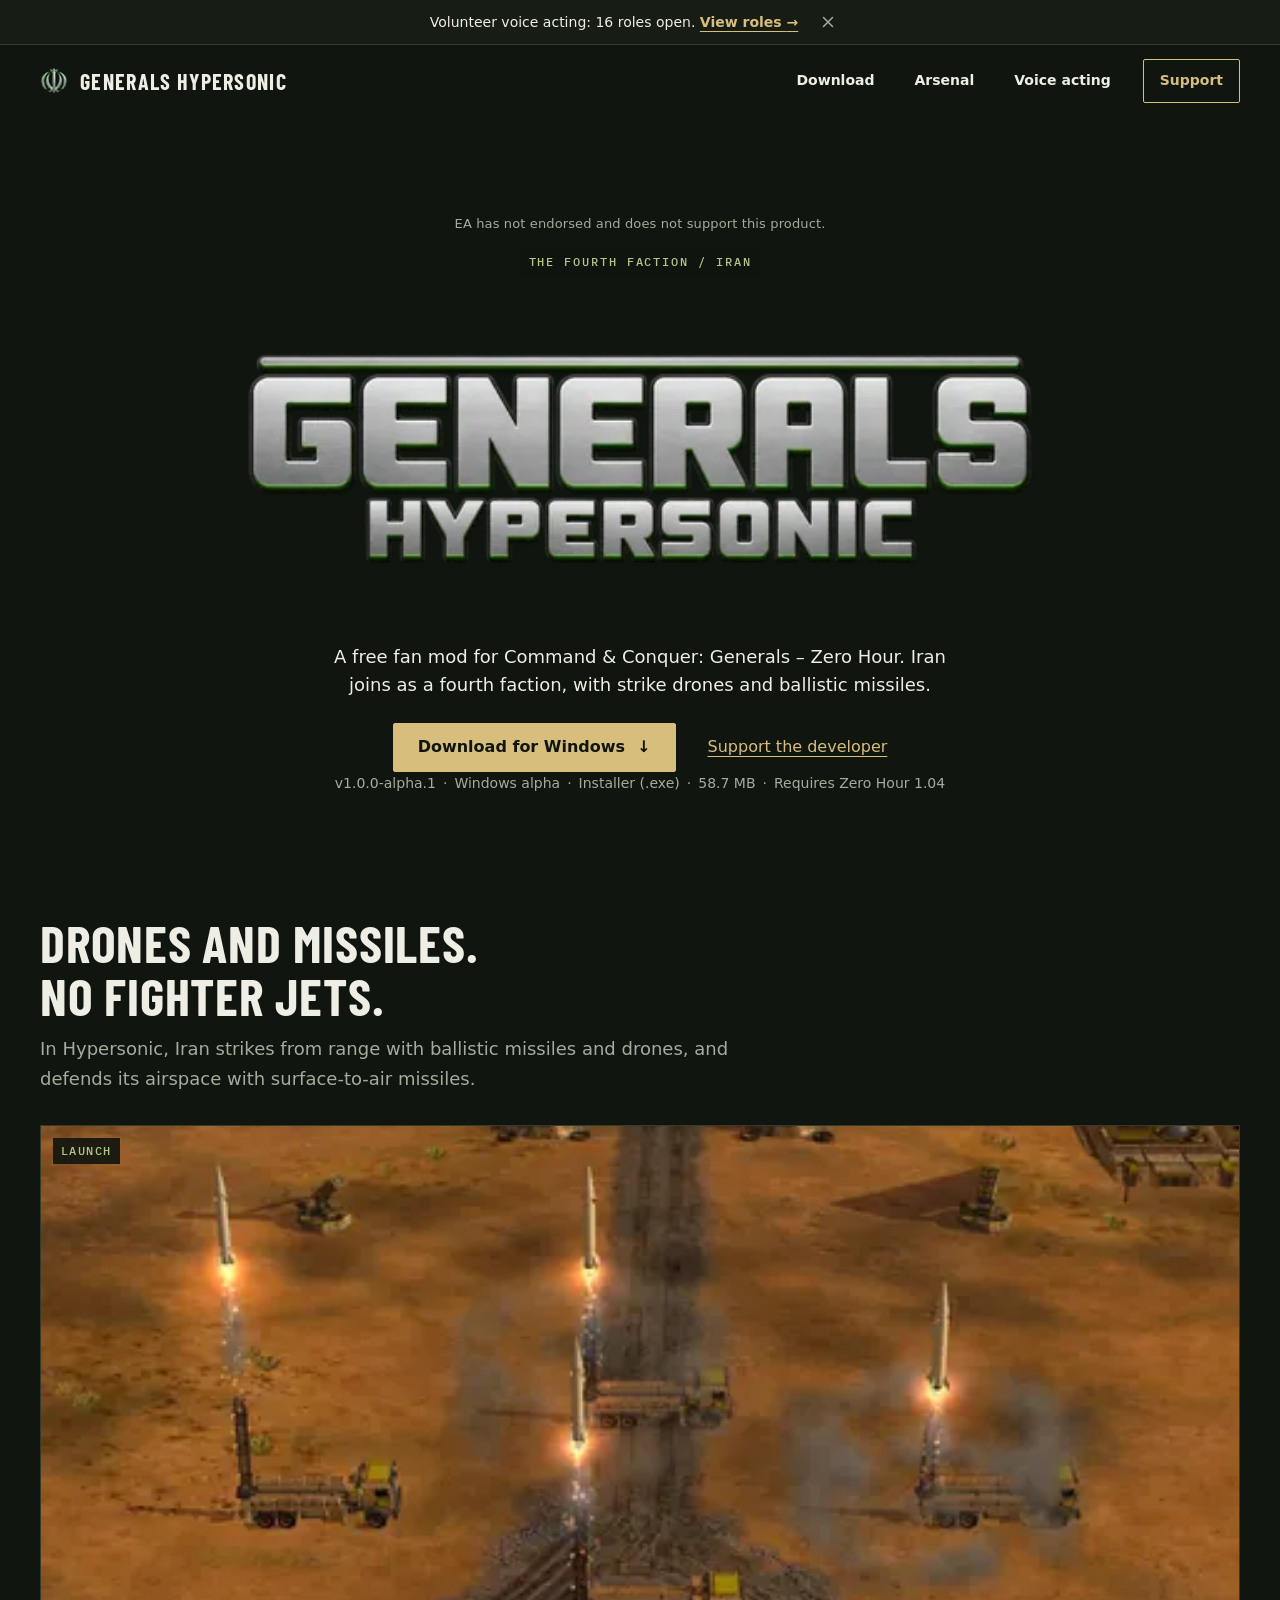
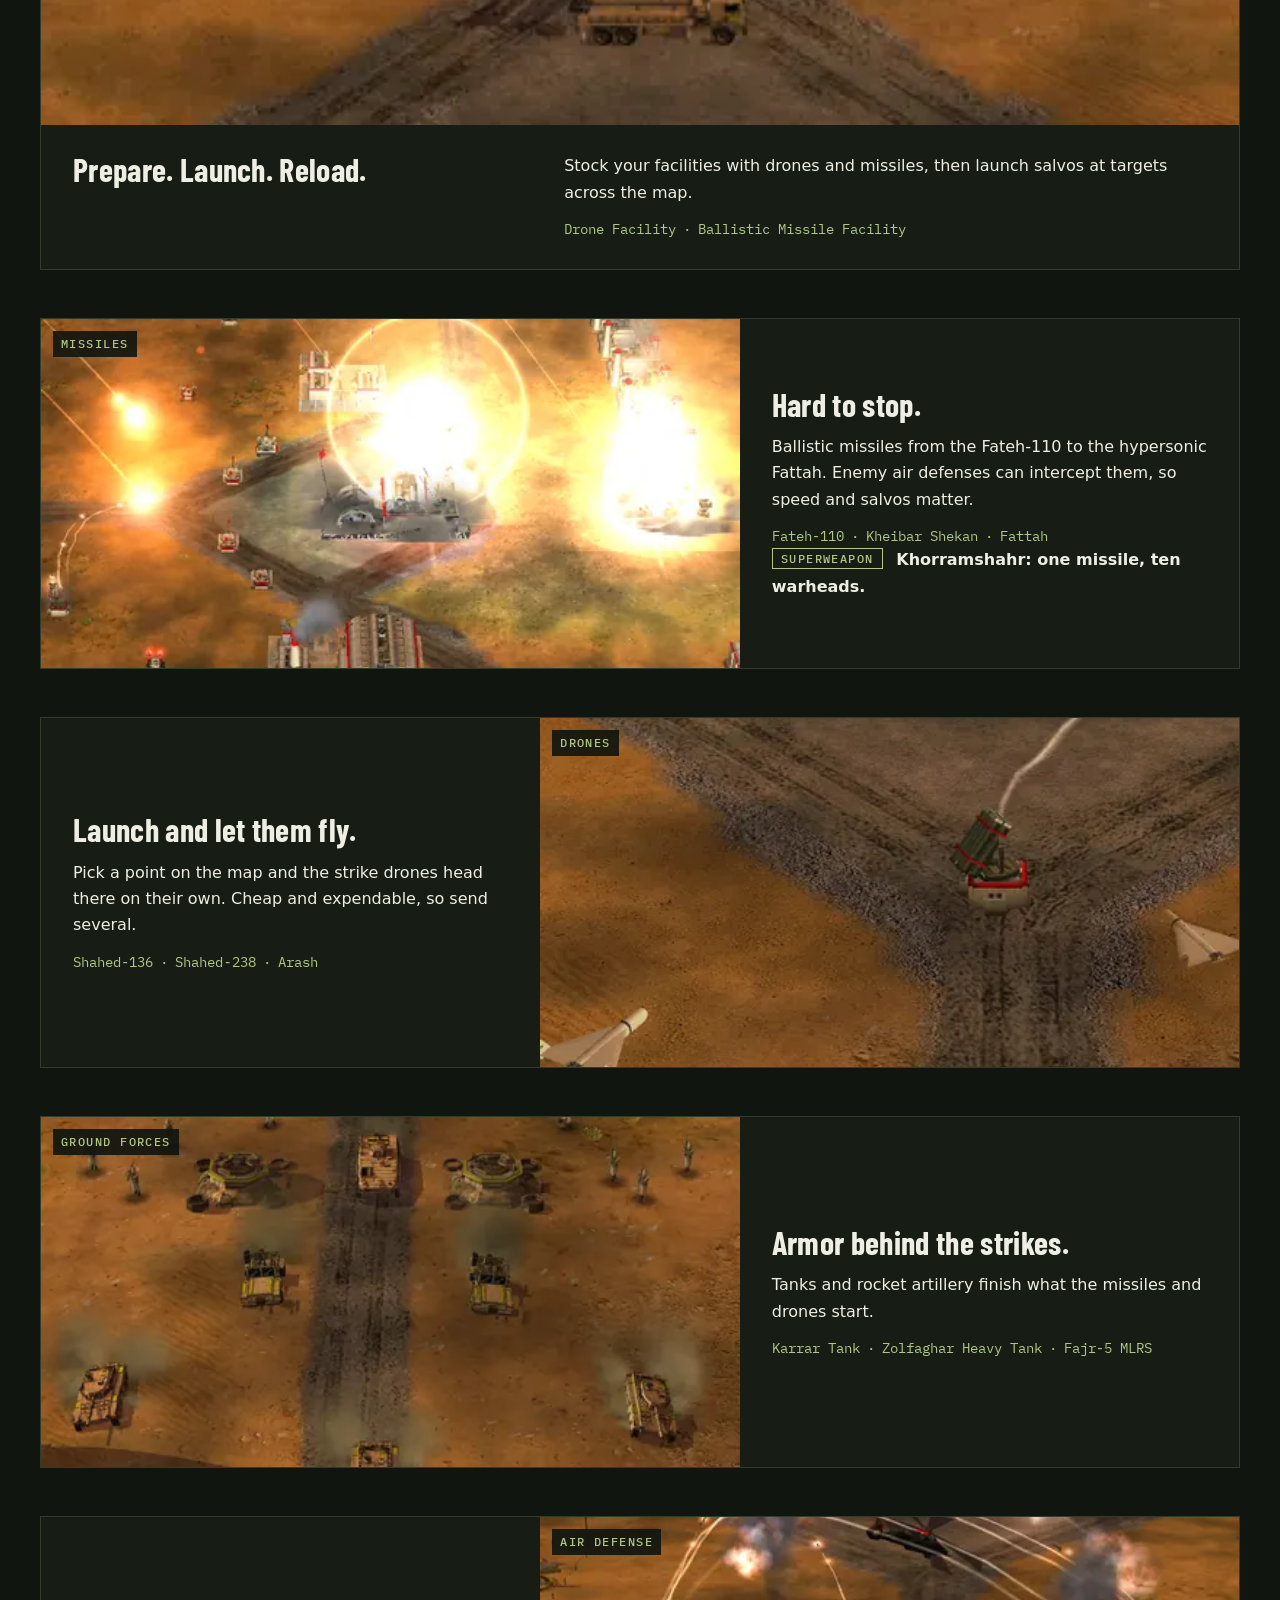
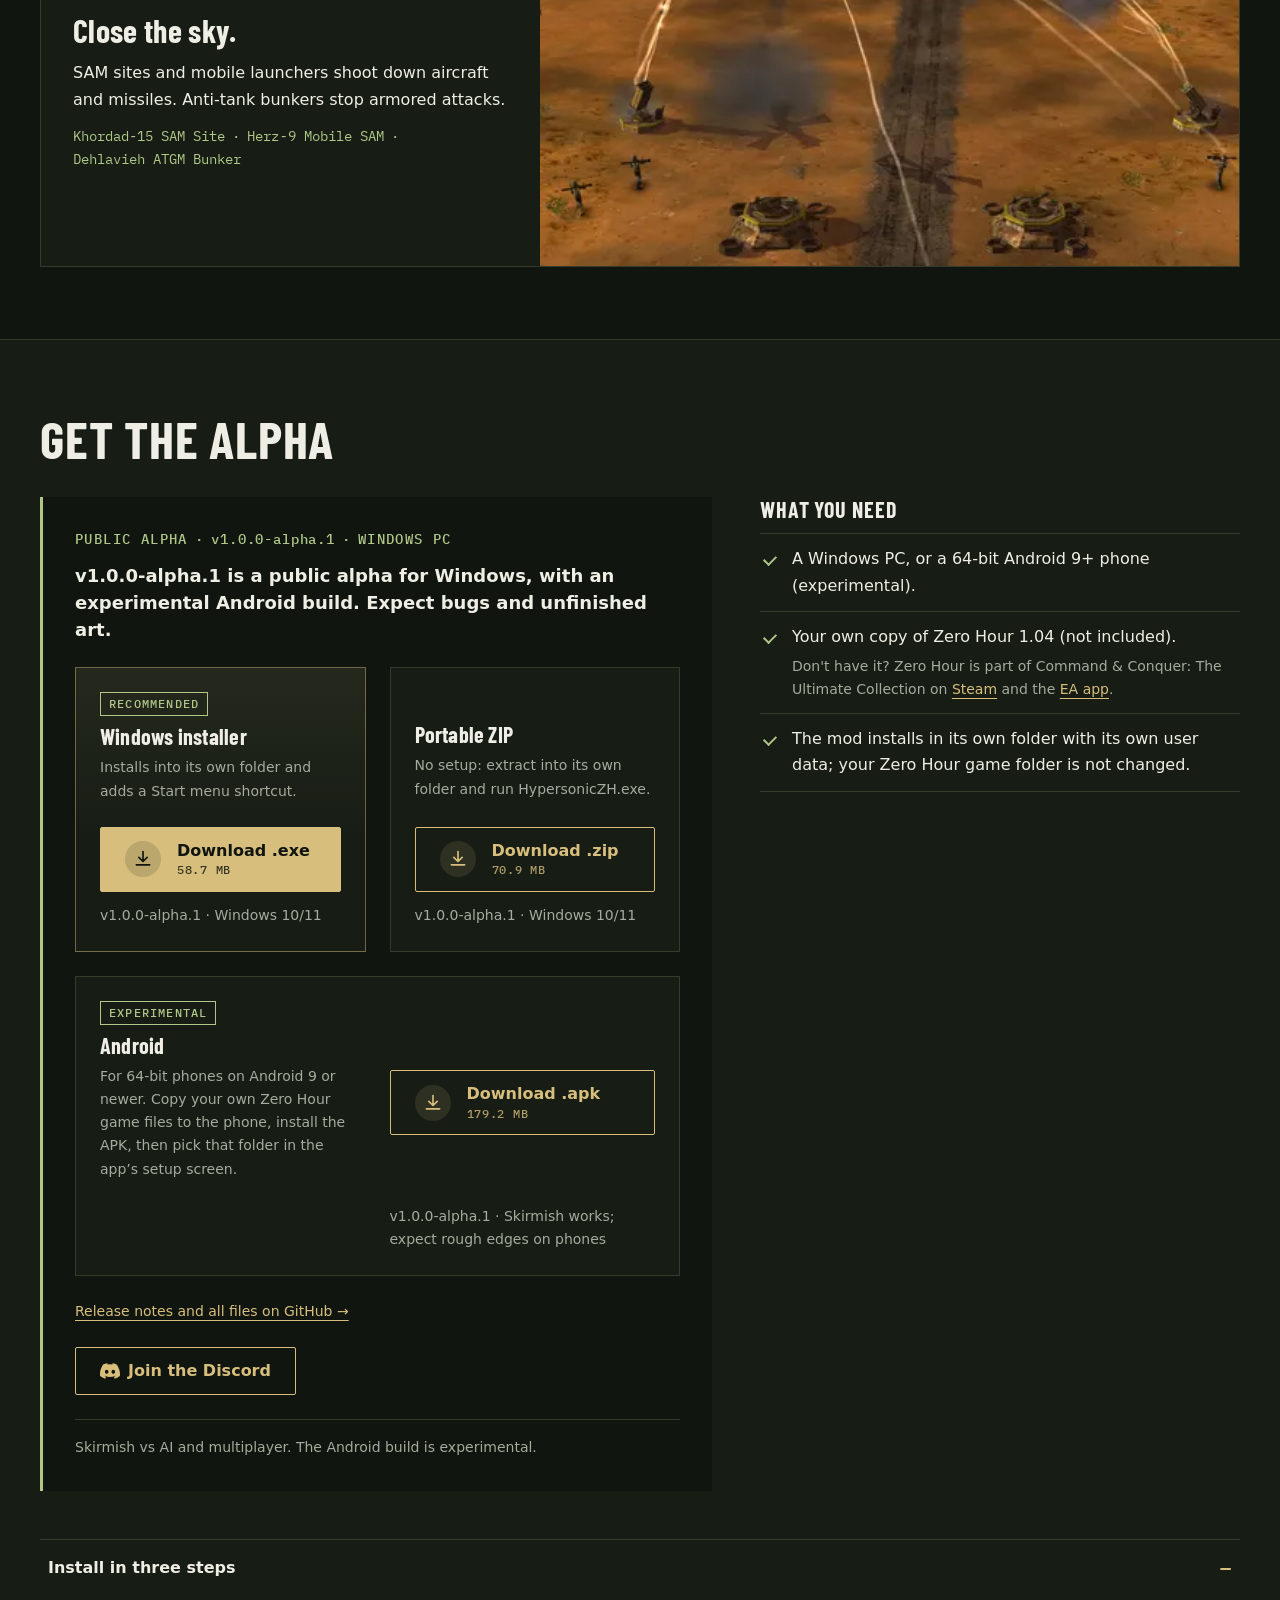
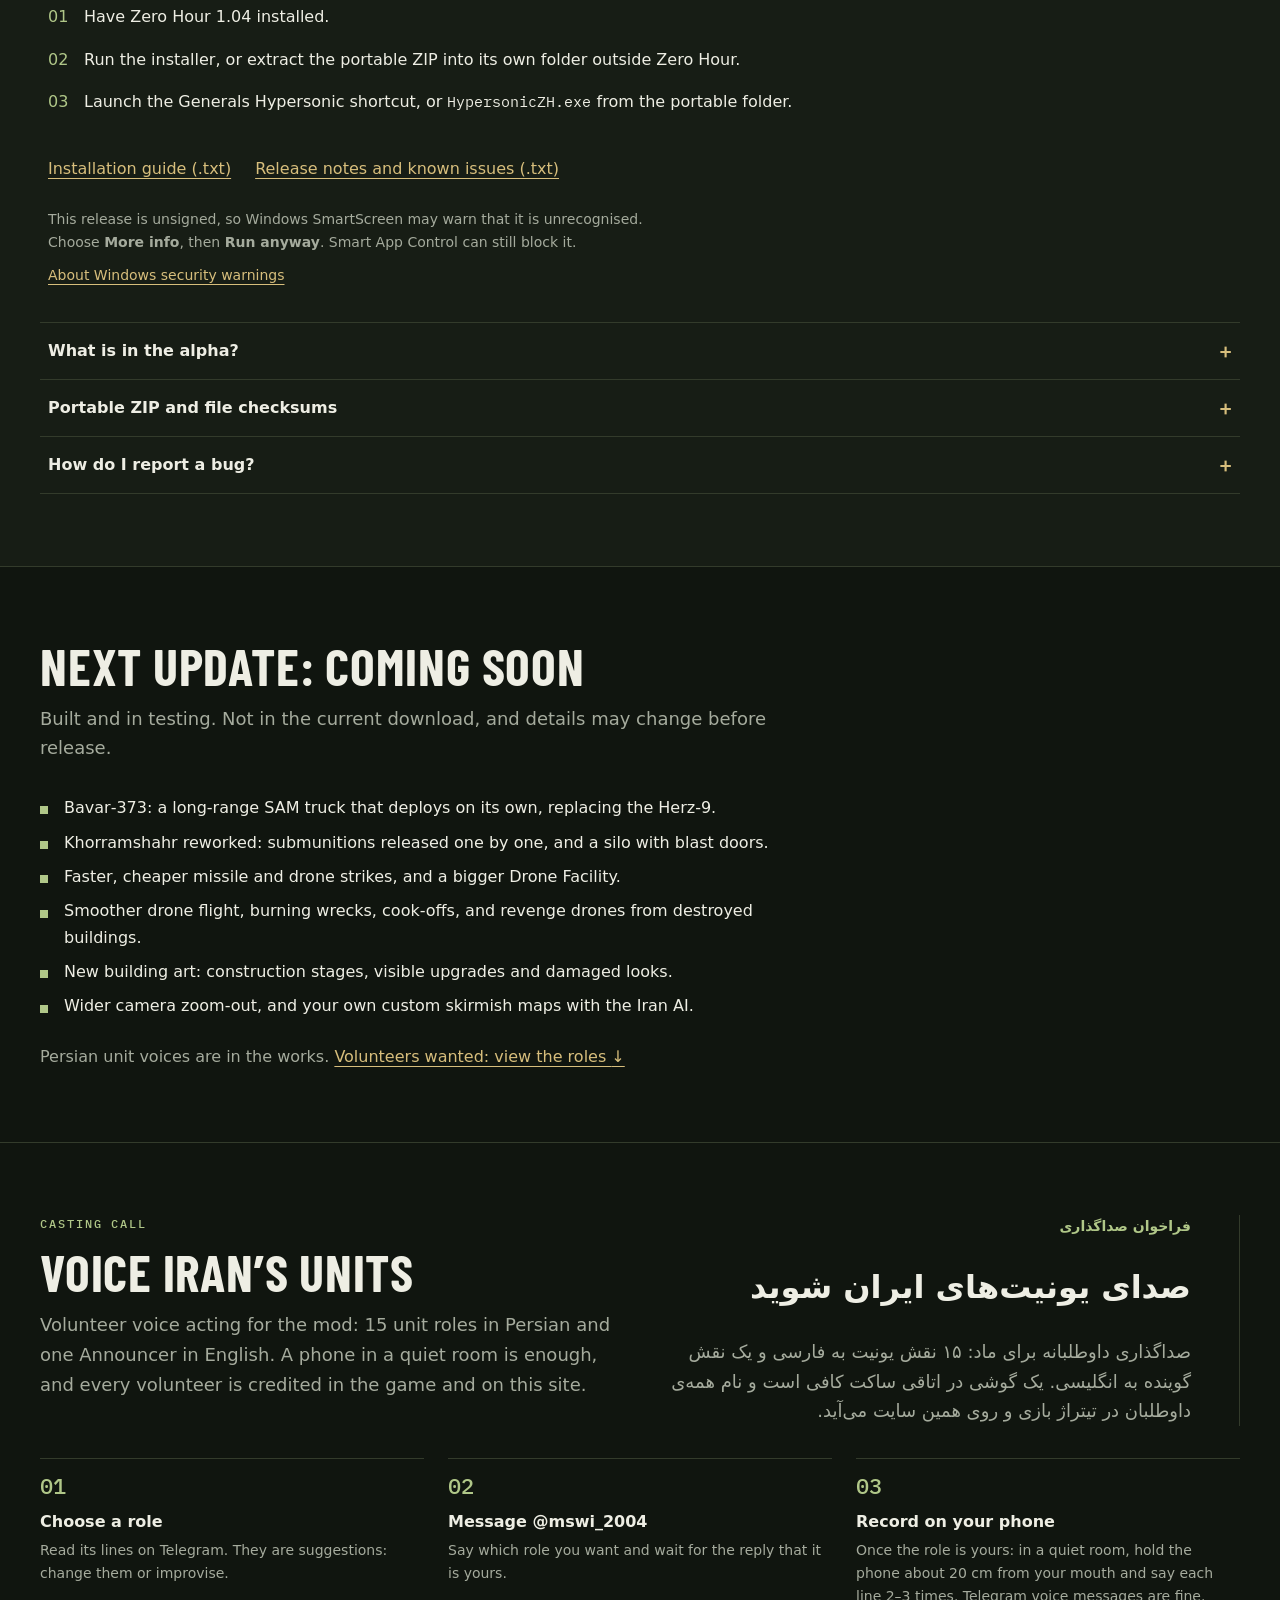
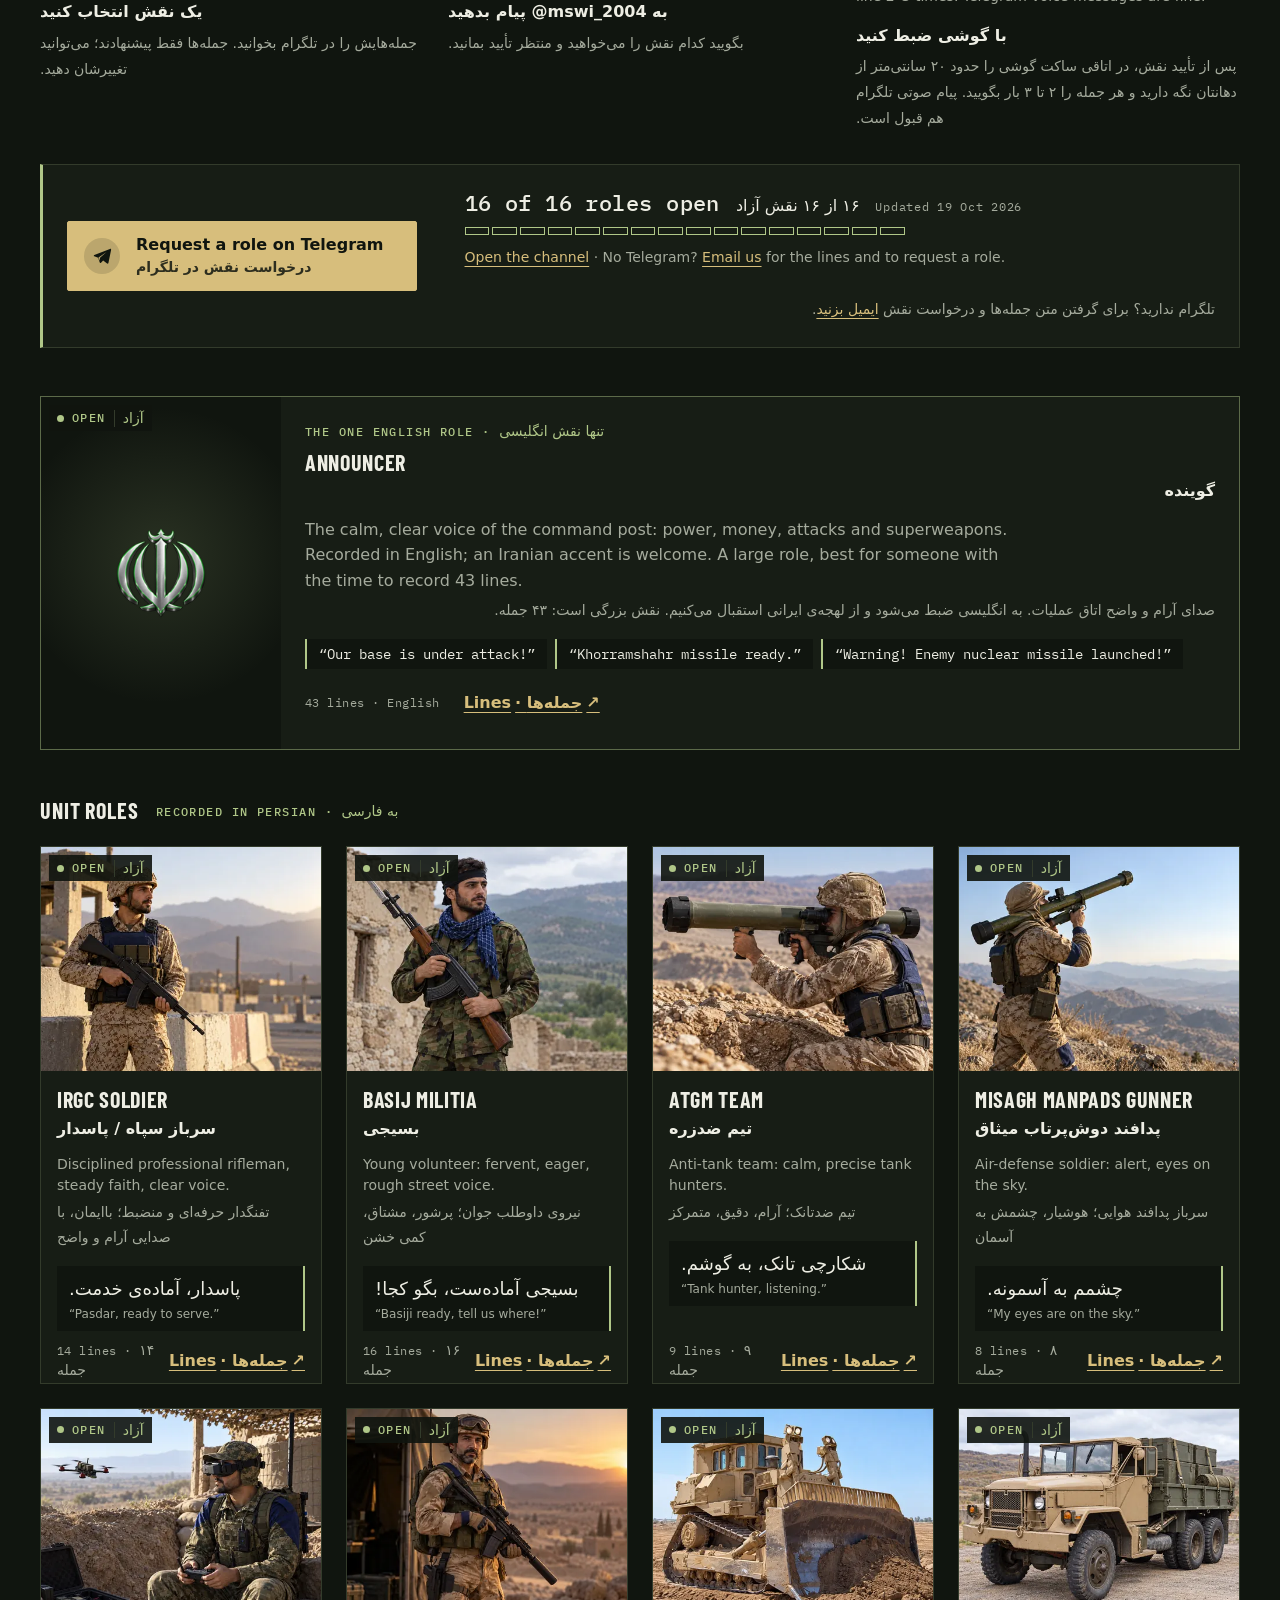
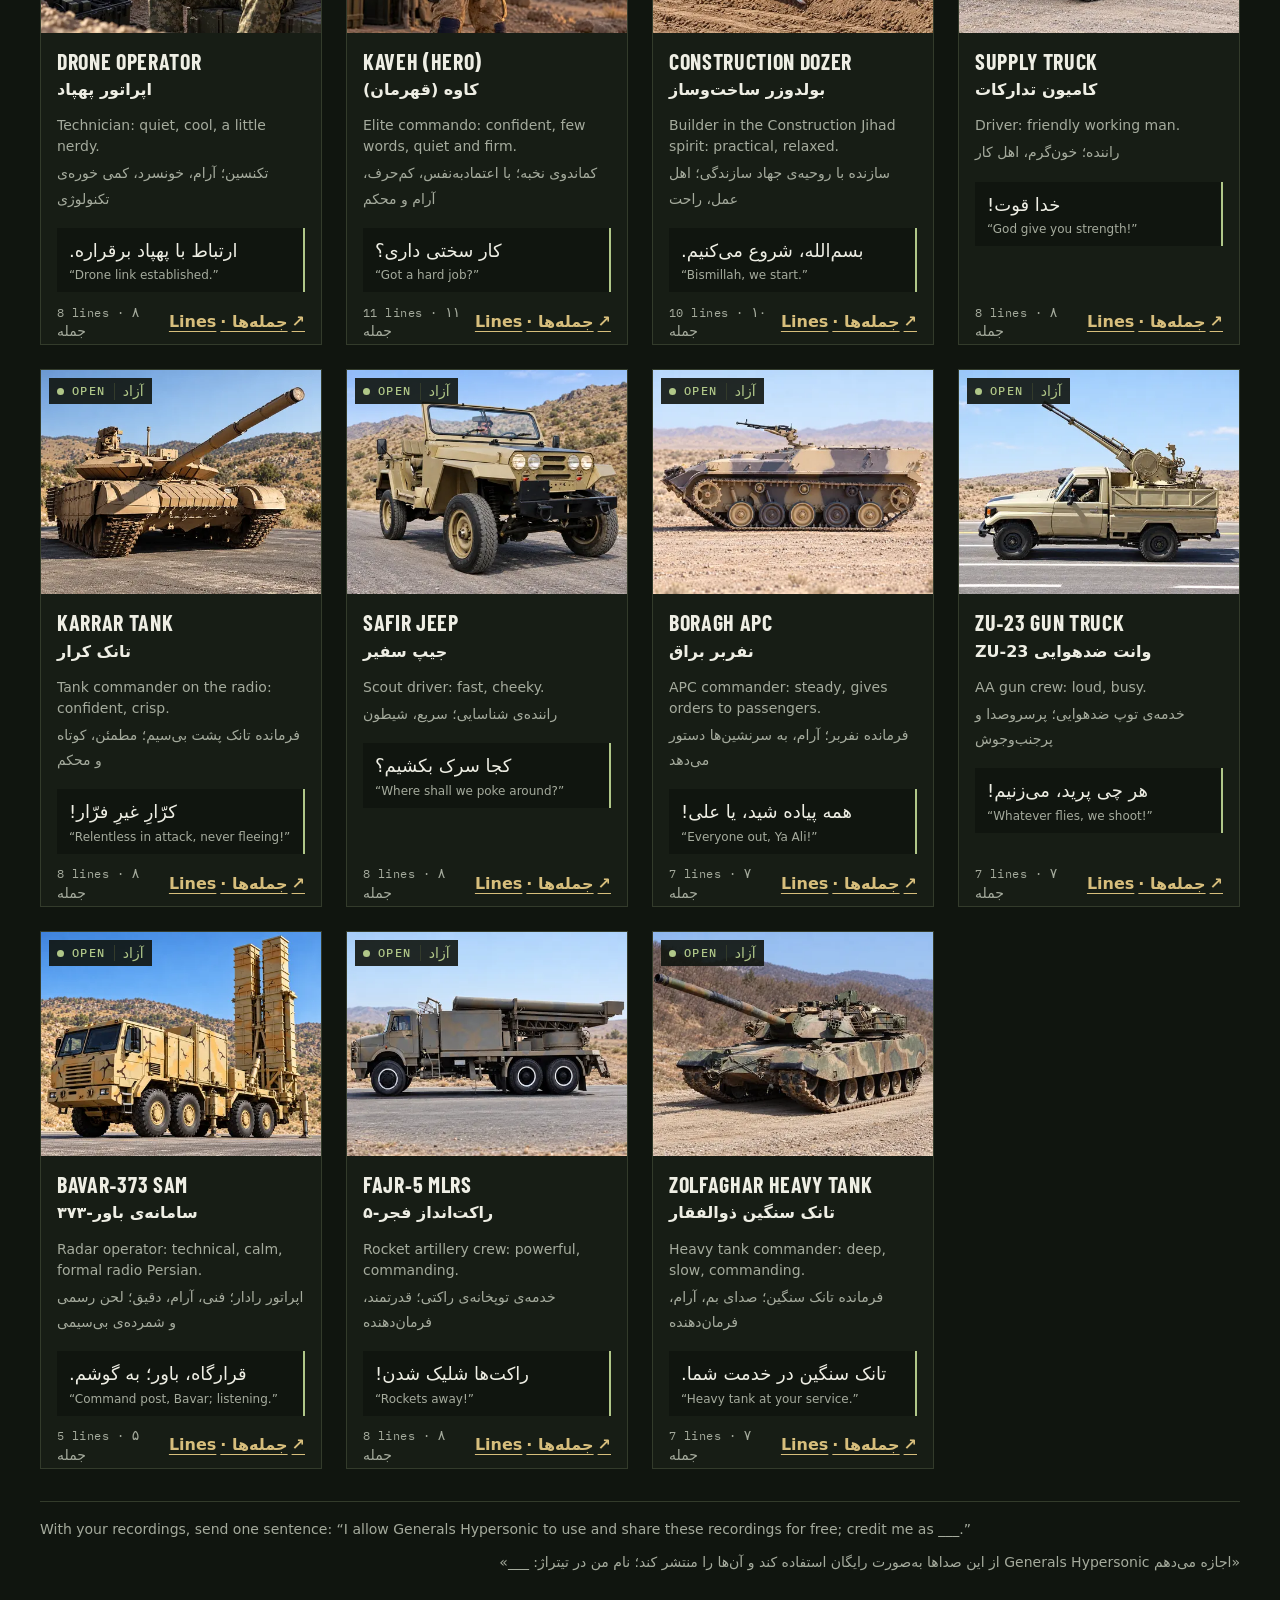
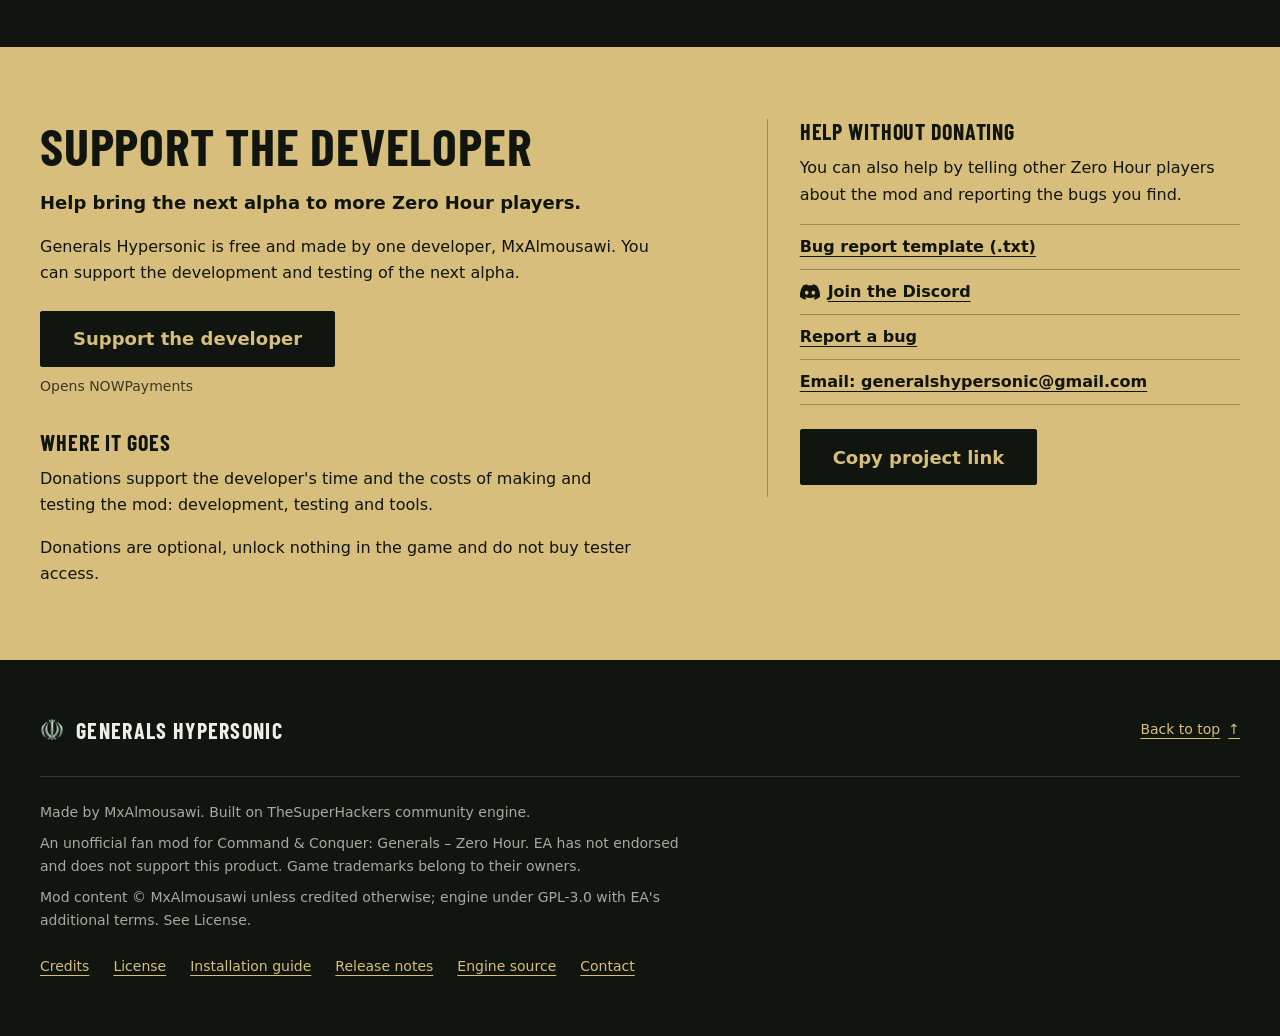
==== index.html @ f2d11898 "Voice acting casting call, announcement bar and next-update teaser Separate commit on purpose (owner" ====
<!doctype html>
<html lang="en">
<head>
  <meta charset="utf-8">
  <meta name="viewport" content="width=device-width, initial-scale=1, viewport-fit=cover">
  <meta name="description" content="A free fan mod for Command &amp; Conquer: Generals – Zero Hour. Iran joins as a fourth faction, with strike drones and ballistic missiles. Public Windows alpha; requires your own Zero Hour 1.04.">
  <meta name="color-scheme" content="dark">
  <title>Generals Hypersonic – Iran faction mod for Zero Hour</title>
  <link rel="canonical" href="https://mxalmousawi.github.io/generals-hypersonic-site/">
  <meta property="og:type" content="website">
  <meta property="og:site_name" content="Generals Hypersonic">
  <meta property="og:title" content="Generals Hypersonic – Iran faction mod for Zero Hour">
  <meta property="og:description" content="A free fan mod for Command &amp; Conquer: Generals – Zero Hour. Iran joins as a fourth faction, with strike drones and ballistic missiles.">
  <meta property="og:url" content="https://mxalmousawi.github.io/generals-hypersonic-site/">
  <meta property="og:image" content="https://mxalmousawi.github.io/generals-hypersonic-site/assets/generated/og-image.jpg">
  <meta property="og:image:width" content="1200">
  <meta property="og:image:height" content="630">
  <meta property="og:image:alt" content="Gameplay screenshot: missiles strike an enemy base, with bright explosions among the buildings.">
  <meta name="twitter:card" content="summary_large_image">
  <meta name="twitter:title" content="Generals Hypersonic – Iran faction mod for Zero Hour">
  <meta name="twitter:description" content="A free fan mod for Command &amp; Conquer: Generals – Zero Hour. Iran joins as a fourth faction, with strike drones and ballistic missiles.">
  <meta name="twitter:image" content="https://mxalmousawi.github.io/generals-hypersonic-site/assets/generated/og-image.jpg">
  <meta name="twitter:image:alt" content="Gameplay screenshot: missiles strike an enemy base, with bright explosions among the buildings.">
  <meta name="theme-color" content="#10150f">
  <link rel="icon" href="assets/generated/favicon.ico" sizes="any">
  <link rel="icon" type="image/png" sizes="32x32" href="assets/generated/iran-emblem-32.png">
  <link rel="icon" type="image/png" sizes="192x192" href="assets/generated/iran-emblem-192.png">
  <link rel="apple-touch-icon" href="assets/generated/apple-touch-icon.png">
  <script type="application/ld+json">{"@context":"https://schema.org","@type":"WebSite","name":"Generals Hypersonic","alternateName":"Hypersonic","url":"https://mxalmousawi.github.io/generals-hypersonic-site/"}</script>
  <link rel="preload" as="image" type="image/webp" imagesrcset="assets/generated/title-logo-480.webp 480w, assets/generated/title-logo-960.webp 960w, assets/generated/title-logo-1600.webp 1600w" imagesizes="(min-width: 864px) 800px, (min-width: 768px) calc(100vw - 64px), calc(100vw - 40px)" fetchpriority="high">
  <link rel="stylesheet" href="style.css">
  <script src="config.js"></script><!-- not deferred: the announcement bar below is decided before the first paint -->
  <script defer src="app.js"></script>
</head>
<body id="top">
  <a class="skip-link" href="#main">Skip to content</a>
  <div class="hero-backdrop" aria-hidden="true">
    <picture><source media="(max-width: 767px)" srcset="assets/generated/operations-map-768.webp"><img src="assets/generated/operations-map-1600.webp" width="1600" height="688" alt="" fetchpriority="high" decoding="async"></picture>
  </div>
  <!-- announce:start  Top announcement bar, shown by the script below (no JavaScript = no bar). Switch it off or start
       a new campaign (a new id shows it again to everyone) in config.js `announcement`; the count comes from `voices`. -->
  <section class="announce" id="announce" aria-label="Voice acting announcement" hidden>
    <div class="wrap announce-inner">
      <p>Volunteer voice acting: <span id="announce-count">roles open</span>. <a id="announce-link" href="#voices">View roles <span aria-hidden="true">→</span></a></p>
      <button class="announce-close" id="announce-close" type="button" aria-label="Dismiss announcement"><svg viewBox="0 0 24 24" aria-hidden="true"><path d="m6 6 12 12M18 6 6 18" fill="none" stroke="currentColor" stroke-width="2" stroke-linecap="round"/></svg></button>
    </div>
  </section>
  <script>
    /* Runs before the first paint, so the page does not jump. Shown when switched on, with a valid campaign id and
       link, not closed before in this browser, and at least one role open. */
    (function () {
      try {
        var config = window.HYPERSONIC_CONFIG || {}, notice = config.announcement || {}, roles = (config.voices || {}).roles || {};
        var open = Object.keys(roles).filter(function (key) { return roles[key] && roles[key].status === 'open'; }).length;
        var key = 'hypersonic.announce.' + notice.id;
        if (notice.enabled !== true || !/^[\w-]{1,40}$/.test(notice.id || '') || !/^#[A-Za-z][\w-]*$/.test(notice.href || '') || !open) return;
        try { if (localStorage.getItem(key)) return; } catch (error) { /* storage blocked: show it */ }
        var bar = document.getElementById('announce'), root = document.documentElement;
        document.getElementById('announce-count').textContent = open + (open === 1 ? ' role open' : ' roles open');
        document.getElementById('announce-link').href = notice.href;
        bar.hidden = false;
        root.style.setProperty('--announce-height', Math.ceil(bar.getBoundingClientRect().height) + 'px');
        document.getElementById('announce-close').addEventListener('click', function () {
          var hadFocus = bar.contains(document.activeElement);
          try { localStorage.setItem(key, '1'); } catch (error) { /* closed for this page view */ }
          bar.remove();
          root.style.setProperty('--announce-height', '0px');
          if (hadFocus) document.querySelector('.site-header .brand').focus({ preventScroll: true });
          dispatchEvent(new Event('resize'));
        });
      } catch (error) { /* no bar */ }
    })();
  </script>
  <!-- announce:end -->
  <header class="site-header">
    <div class="wrap header-inner">
      <a class="brand" href="#top"><img src="assets/generated/iran-emblem-64.png" srcset="assets/generated/iran-emblem-32.png 32w, assets/generated/iran-emblem-64.png 64w, assets/generated/iran-emblem-128.png 128w" sizes="28px" width="28" height="28" alt=""><span>Generals Hypersonic</span></a>
      <nav aria-label="Main navigation"><a href="#download">Download</a><a href="#arsenal">Arsenal</a><a href="#voices"><span class="nav-long">Voice acting</span><span class="nav-short" aria-hidden="true">Voices</span></a><a class="nav-support" href="#support">Support</a></nav>
    </div>
  </header>
  <main id="main">
    <section class="hero" aria-labelledby="site-title">
      <div class="wrap hero-content">
        <p class="ea-statement">EA has not endorsed and does not support this product.</p>
        <p class="eyebrow">The fourth faction / Iran</p>
        <h1 id="site-title"><span class="sr-only">Generals Hypersonic</span><picture class="title-picture" data-wordmark="Generals Hypersonic"><source type="image/webp" srcset="assets/generated/title-logo-480.webp 480w, assets/generated/title-logo-960.webp 960w, assets/generated/title-logo-1600.webp 1600w" sizes="(min-width: 864px) 800px, (min-width: 768px) calc(100vw - 64px), calc(100vw - 40px)"><img id="title-art" src="assets/generated/title-logo-960.png" srcset="assets/generated/title-logo-480.png 480w, assets/generated/title-logo-960.png 960w, assets/generated/title-logo-1600.png 1600w" sizes="(min-width: 864px) 800px, (min-width: 768px) calc(100vw - 64px), calc(100vw - 40px)" width="1600" height="688" alt="" fetchpriority="high" decoding="async"></picture><span id="title-fallback" hidden aria-hidden="true">Generals Hypersonic</span></h1>
        <p class="hero-pitch">A free fan mod for Command &amp; Conquer: Generals – Zero&nbsp;Hour. Iran joins as a fourth faction, with strike drones and ballistic missiles.</p>
        <div class="hero-actions"><a class="button primary" data-release-cta href="#download">How to get the alpha <span aria-hidden="true">↓</span></a><a class="quiet-link" href="#support">Support the developer</a></div>
        <p class="hero-meta sep" id="hero-release"><span>v1.0.0-alpha.1</span><span>Closed Windows alpha</span><span>Requires Zero&nbsp;Hour&nbsp;1.04</span><span>Android planned</span></p>
      </div>
    </section>

    <section class="section arsenal" id="arsenal" aria-labelledby="arsenal-title">
      <div class="wrap">
        <div class="section-heading"><h2 id="arsenal-title">Drones and missiles. No fighter jets.</h2><p>In Hypersonic, Iran strikes from range with ballistic missiles and drones, and defends its airspace with surface-to-air missiles.</p></div>
        <div class="scenes">
          <article class="scene launch" data-scene="launch" aria-labelledby="scene-launch">
            <div class="scene-frame"><a class="scene-view" href="assets/generated/showcase_launch-full-1920.webp" data-slot="launch" aria-label="View larger image: Prepare. Launch. Reload.">
              <div class="capture" data-nosnippet><!-- asset:launch --><picture data-full="assets/generated/showcase_launch-full-1440.webp 1440w, assets/generated/showcase_launch-full-1920.webp 1920w"><source media="(max-width: 767px)" type="image/webp" srcset="assets/generated/showcase_launch-phone-480.webp 480w, assets/generated/showcase_launch-phone-960.webp 960w" sizes="calc(100vw - 40px)"><source media="(max-width: 767px)" type="image/jpeg" srcset="assets/generated/showcase_launch-phone-480.jpg 480w, assets/generated/showcase_launch-phone-960.jpg 960w" sizes="calc(100vw - 40px)"><source type="image/webp" srcset="assets/generated/showcase_launch-wide-960.webp 960w, assets/generated/showcase_launch-wide-1440.webp 1440w, assets/generated/showcase_launch-wide-1520.webp 1520w" sizes="(min-width: 1264px) 1200px, calc(100vw - 64px)"><img src="assets/generated/showcase_launch-wide-960.jpg" srcset="assets/generated/showcase_launch-wide-960.jpg 960w, assets/generated/showcase_launch-wide-1440.jpg 1440w, assets/generated/showcase_launch-wide-1520.jpg 1520w" sizes="(min-width: 1264px) 1200px, calc(100vw - 64px)" width="1520" height="760" loading="lazy" decoding="async" alt="Gameplay screenshot: four truck-mounted launchers on a desert base fire ballistic missiles straight up, trailing smoke."></picture><!-- /asset:launch --><span class="category">Launch</span><span class="view-icon" aria-hidden="true"><svg viewBox="0 0 16 16" width="16" height="16"><path d="M9.5 2.5h4v4M13.5 2.5 9 7M6.5 13.5h-4v-4M2.5 13.5 7 9" fill="none" stroke="currentColor" stroke-width="1.5"/></svg></span></div>
            </a></div>
            <div class="briefing"><h3 id="scene-launch">Prepare. Launch. Reload.</h3><div class="briefing-text"><p>Stock your facilities with drones and missiles, then launch salvos at targets across the map.</p><ul class="names sep"><li>Drone&nbsp;Facility</li><li>Ballistic&nbsp;Missile&nbsp;Facility</li></ul></div></div>
          </article>
          <article class="scene row" data-scene="missiles" aria-labelledby="scene-missiles">
            <div class="scene-frame"><a class="scene-view" href="assets/generated/showcase_missiles-full-1920.webp" data-slot="missiles" aria-label="View larger image: Hard to stop.">
              <div class="capture" data-nosnippet><!-- asset:missiles --><picture data-full="assets/generated/showcase_missiles-full-1440.webp 1440w, assets/generated/showcase_missiles-full-1920.webp 1920w"><source media="(max-width: 767px)" type="image/webp" srcset="assets/generated/showcase_missiles-phone-480.webp 480w, assets/generated/showcase_missiles-phone-960.webp 960w" sizes="calc(100vw - 40px)"><source media="(max-width: 767px)" type="image/jpeg" srcset="assets/generated/showcase_missiles-phone-480.jpg 480w, assets/generated/showcase_missiles-phone-960.jpg 960w" sizes="calc(100vw - 40px)"><source type="image/webp" srcset="assets/generated/showcase_missiles-wide-960.webp 960w, assets/generated/showcase_missiles-wide-1440.webp 1440w" sizes="(min-width: 1264px) 700px, (min-width: 1024px) calc((100vw - 64px) * 7 / 12), calc(100vw - 64px)"><img src="assets/generated/showcase_missiles-wide-960.jpg" srcset="assets/generated/showcase_missiles-wide-960.jpg 960w, assets/generated/showcase_missiles-wide-1440.jpg 1440w" sizes="(min-width: 1264px) 700px, (min-width: 1024px) calc((100vw - 64px) * 7 / 12), calc(100vw - 64px)" width="1440" height="720" loading="lazy" decoding="async" alt="Gameplay screenshot: missiles strike an enemy base, with two bright explosions among the buildings and tracer lines crossing the sky."></picture><!-- /asset:missiles --><span class="category">Missiles</span><span class="view-icon" aria-hidden="true"><svg viewBox="0 0 16 16" width="16" height="16"><path d="M9.5 2.5h4v4M13.5 2.5 9 7M6.5 13.5h-4v-4M2.5 13.5 7 9" fill="none" stroke="currentColor" stroke-width="1.5"/></svg></span></div>
            </a></div>
            <div class="briefing"><h3 id="scene-missiles">Hard to stop.</h3><p>Ballistic missiles from the Fateh-110 to the hypersonic Fattah. Enemy air defenses can intercept them, so speed and salvos matter.</p><ul class="names sep"><li>Fateh&#8209;110</li><li>Kheibar&nbsp;Shekan</li><li>Fattah</li></ul><p class="hook"><span class="hook-label">Superweapon</span> Khorramshahr: one missile, ten warheads.</p></div>
          </article>
          <article class="scene row reverse" data-scene="drones" aria-labelledby="scene-drones">
            <div class="scene-frame"><a class="scene-view" href="assets/generated/showcase_drones-full-1920.webp" data-slot="drones" aria-label="View larger image: Launch and let them fly.">
              <div class="capture" data-nosnippet><!-- asset:drones --><picture data-full="assets/generated/showcase_drones-full-1440.webp 1440w, assets/generated/showcase_drones-full-1920.webp 1920w"><source media="(max-width: 767px)" type="image/webp" srcset="assets/generated/showcase_drones-phone-480.webp 480w, assets/generated/showcase_drones-phone-887.webp 887w" sizes="calc(100vw - 40px)"><source media="(max-width: 767px)" type="image/jpeg" srcset="assets/generated/showcase_drones-phone-480.jpg 480w, assets/generated/showcase_drones-phone-887.jpg 887w" sizes="calc(100vw - 40px)"><source type="image/webp" srcset="assets/generated/showcase_drones-wide-960.webp 960w, assets/generated/showcase_drones-wide-1350.webp 1350w" sizes="(min-width: 1264px) 700px, (min-width: 1024px) calc((100vw - 64px) * 7 / 12), calc(100vw - 64px)"><img src="assets/generated/showcase_drones-wide-960.jpg" srcset="assets/generated/showcase_drones-wide-960.jpg 960w, assets/generated/showcase_drones-wide-1350.jpg 1350w" sizes="(min-width: 1264px) 700px, (min-width: 1024px) calc((100vw - 64px) * 7 / 12), calc(100vw - 64px)" width="1350" height="675" loading="lazy" decoding="async" alt="Gameplay screenshot: delta-wing strike drones fly over a desert crossroads while a launcher at the junction fires toward a burning enemy building."></picture><!-- /asset:drones --><span class="category">Drones</span><span class="view-icon" aria-hidden="true"><svg viewBox="0 0 16 16" width="16" height="16"><path d="M9.5 2.5h4v4M13.5 2.5 9 7M6.5 13.5h-4v-4M2.5 13.5 7 9" fill="none" stroke="currentColor" stroke-width="1.5"/></svg></span></div>
            </a></div>
            <div class="briefing"><h3 id="scene-drones">Launch and let them fly.</h3><p>Pick a point on the map and the strike drones head there on their own. Cheap and expendable, so send several.</p><ul class="names sep"><li>Shahed&#8209;136</li><li>Shahed&#8209;238</li><li>Arash</li></ul></div>
          </article>
          <article class="scene row" data-scene="ground" aria-labelledby="scene-ground">
            <div class="scene-frame"><a class="scene-view" href="assets/generated/showcase_ground-full-1920.webp" data-slot="ground" aria-label="View larger image: Armor behind the strikes.">
              <div class="capture" data-nosnippet><!-- asset:ground --><picture data-full="assets/generated/showcase_ground-full-1440.webp 1440w, assets/generated/showcase_ground-full-1920.webp 1920w"><source media="(max-width: 767px)" type="image/webp" srcset="assets/generated/showcase_ground-phone-480.webp 480w, assets/generated/showcase_ground-phone-840.webp 840w" sizes="calc(100vw - 40px)"><source media="(max-width: 767px)" type="image/jpeg" srcset="assets/generated/showcase_ground-phone-480.jpg 480w, assets/generated/showcase_ground-phone-840.jpg 840w" sizes="calc(100vw - 40px)"><source type="image/webp" srcset="assets/generated/showcase_ground-wide-960.webp 960w, assets/generated/showcase_ground-wide-1260.webp 1260w" sizes="(min-width: 1264px) 700px, (min-width: 1024px) calc((100vw - 64px) * 7 / 12), calc(100vw - 64px)"><img src="assets/generated/showcase_ground-wide-960.jpg" srcset="assets/generated/showcase_ground-wide-960.jpg 960w, assets/generated/showcase_ground-wide-1260.jpg 1260w" sizes="(min-width: 1264px) 700px, (min-width: 1024px) calc((100vw - 64px) * 7 / 12), calc(100vw - 64px)" width="1260" height="630" loading="lazy" decoding="async" alt="Gameplay screenshot: tanks, armored vehicles and infantry stand in formation on both sides of a desert road, with rocket launchers behind them."></picture><!-- /asset:ground --><span class="category">Ground forces</span><span class="view-icon" aria-hidden="true"><svg viewBox="0 0 16 16" width="16" height="16"><path d="M9.5 2.5h4v4M13.5 2.5 9 7M6.5 13.5h-4v-4M2.5 13.5 7 9" fill="none" stroke="currentColor" stroke-width="1.5"/></svg></span></div>
            </a></div>
            <div class="briefing"><h3 id="scene-ground">Armor behind the strikes.</h3><p>Tanks and rocket artillery finish what the missiles and drones start.</p><ul class="names sep"><li>Karrar&nbsp;Tank</li><li>Zolfaghar&nbsp;Heavy&nbsp;Tank</li><li>Fajr&#8209;5&nbsp;MLRS</li></ul></div>
          </article>
          <article class="scene row reverse" data-scene="defense" aria-labelledby="scene-defense">
            <div class="scene-frame"><a class="scene-view" href="assets/generated/showcase_defense-full-1920.webp" data-slot="defense" aria-label="View larger image: Close the sky.">
              <div class="capture" data-nosnippet><!-- asset:defense --><picture data-full="assets/generated/showcase_defense-full-1440.webp 1440w, assets/generated/showcase_defense-full-1920.webp 1920w"><source media="(max-width: 767px)" type="image/webp" srcset="assets/generated/showcase_defense-phone-480.webp 480w, assets/generated/showcase_defense-phone-960.webp 960w" sizes="calc(100vw - 40px)"><source media="(max-width: 767px)" type="image/jpeg" srcset="assets/generated/showcase_defense-phone-480.jpg 480w, assets/generated/showcase_defense-phone-960.jpg 960w" sizes="calc(100vw - 40px)"><source type="image/webp" srcset="assets/generated/showcase_defense-wide-960.webp 960w, assets/generated/showcase_defense-wide-1440.webp 1440w" sizes="(min-width: 1264px) 700px, (min-width: 1024px) calc((100vw - 64px) * 7 / 12), calc(100vw - 64px)"><img src="assets/generated/showcase_defense-wide-960.jpg" srcset="assets/generated/showcase_defense-wide-960.jpg 960w, assets/generated/showcase_defense-wide-1440.jpg 1440w" sizes="(min-width: 1264px) 700px, (min-width: 1024px) calc((100vw - 64px) * 7 / 12), calc(100vw - 64px)" width="1440" height="720" loading="lazy" decoding="async" alt="Gameplay screenshot: surface-to-air missiles arc up from launchers on both sides of a road and burst in smoke around an enemy helicopter."></picture><!-- /asset:defense --><span class="category">Air defense</span><span class="view-icon" aria-hidden="true"><svg viewBox="0 0 16 16" width="16" height="16"><path d="M9.5 2.5h4v4M13.5 2.5 9 7M6.5 13.5h-4v-4M2.5 13.5 7 9" fill="none" stroke="currentColor" stroke-width="1.5"/></svg></span></div>
            </a></div>
            <div class="briefing"><h3 id="scene-defense">Close the sky.</h3><p>SAM sites and mobile launchers shoot down aircraft and missiles. Anti-tank bunkers stop armored attacks.</p><ul class="names sep"><li>Khordad&#8209;15&nbsp;SAM&nbsp;Site</li><li>Herz&#8209;9&nbsp;Mobile&nbsp;SAM</li><li>Dehlavieh&nbsp;ATGM&nbsp;Bunker</li></ul></div>
          </article>
        </div>
      </div>
    </section>

    <section class="section download" id="download" aria-labelledby="download-title">
      <div class="wrap">
        <h2 id="download-title">Alpha availability</h2>
        <div class="download-grid">
        <div class="status-card" id="status-card">
          <p class="status-label sep" id="status-label"><span>Closed alpha</span><span class="version">v1.0.0-alpha.1</span><span>Windows PC</span></p>
          <p class="status-lead" id="release-banner">This alpha is available by invitation only. Invited testers receive access instructions.</p>
          <p class="status-next" id="status-next">There is no public download or tester sign-up form on this site yet. The public download will be posted here when it is ready.</p>
                    <div id="public-packages" class="packages" hidden></div>
          <div id="tester-routes" class="routes" hidden></div>
          <noscript><p class="status-next">JavaScript is off: get the files from the <a href="https://github.com/MxAlmousawi/generals-hypersonic-site/releases/latest">GitHub release page</a>.</p></noscript>
          <div id="request-feedback" class="request-feedback" hidden><p id="request-status" role="status" aria-live="polite"></p><div id="request-links"></div></div>
          <p class="status-foot" id="status-foot">Skirmish vs AI and multiplayer. The Android build is experimental.</p>
        </div>

        <div class="requirements">
          <h3>What you need</h3>
          <ul>
            <li>A Windows PC, or a 64-bit Android&nbsp;9+ phone (experimental).</li>
            <li>Your own copy of Zero&nbsp;Hour&nbsp;1.04 (not included). <span id="store-help">Don't have it? Zero&nbsp;Hour is part of Command &amp; Conquer: The Ultimate Collection on <a id="store-steam" href="https://store.steampowered.com/bundle/39394/Command_Conquer_The_Ultimate_Collection/">Steam</a> and the <a id="store-ea" href="https://www.ea.com/games/command-and-conquer/command-and-conquer-the-ultimate-collection">EA app</a>.</span></li>
            <li>The mod installs in its own folder with its own user data; your Zero&nbsp;Hour game folder is not changed.</li>
          </ul>
        </div>
        </div>

        <div class="help">
          <details class="install" id="install"><summary id="install-summary">Installation for invited testers</summary><div class="detail-body">
            <ol class="steps"><li>Have Zero&nbsp;Hour&nbsp;1.04 installed.</li><li id="setup-two">Run the installer, or extract the portable ZIP into its own folder outside Zero&nbsp;Hour.</li><li id="setup-three">Launch the Generals Hypersonic shortcut, or <code>HypersonicZH.exe</code> from the portable folder.</li></ol>
            <p class="local-links"><a href="installation-guide.txt">Installation guide (.txt)</a><a href="release-notes.txt">Release notes and known issues (.txt)</a></p>
            <p id="signing-note" hidden>This release is unsigned, so Windows SmartScreen may warn that it is unrecognised. Choose <strong>More info</strong>, then <strong>Run anyway</strong>. Smart App Control can still block it. <a href="https://learn.microsoft.com/en-us/windows/apps/package-and-deploy/smartscreen-reputation">About Windows security warnings</a></p>
          </div></details>
          <details><summary>What is in the alpha?</summary><div class="detail-body"><p>This alpha includes skirmish against the AI and multiplayer. Expect bugs, unfinished art and balance changes. Multiplayer requires everyone to use the same mod and engine build. Campaign missions and Generals Challenge are not included.</p></div></details>
          <details><summary>Portable ZIP and file checksums</summary><div class="detail-body"><p>Extract the ZIP into its own folder, outside your Zero&nbsp;Hour folder, and run <code>HypersonicZH.exe</code>. If the game is not found, follow the <a href="installation-guide.txt">portable setup instructions</a>.</p><div id="file-verification"><p>Checksums will accompany the release packages.</p></div></div></details>
          <details><summary>How do I report a bug?</summary><div class="detail-body"><p>Include your mod version, the steps to reproduce the problem, what happened and what you expected. Add the map, factions and AI difficulty, if they apply. Attach a replay if you have one and, after a crash, <code>ReleaseCrashInfo.txt</code> from <code>Documents\Generals Hypersonic Data</code>.</p><p><a href="bug-report-template.txt">Bug report template (.txt)</a><span id="help-bug-link"></span></p><p id="bug-helper">Use the template to prepare your report. A submission link is not available on this site yet.</p></div></details>
        </div>
      </div>
    </section>

    <!-- next-update:start  Teaser of the unreleased next version. At release: delete this block and the
         "Next update" CSS block in style.css. -->
    <section class="section next" id="next" aria-labelledby="next-title">
      <div class="wrap">
        <div class="section-heading"><h2 id="next-title">Next update: coming soon</h2><p>Built and in testing. Not in the current download, and details may change before release.</p></div>
        <ul class="next-list">
          <li>Bavar&#8209;373: a long-range SAM truck that deploys on its own, replacing the Herz&#8209;9.</li>
          <li>Khorramshahr reworked: submunitions released one by one, and a silo with blast doors.</li>
          <li>Faster, cheaper missile and drone strikes, and a bigger Drone Facility.</li>
          <li>Smoother drone flight, burning wrecks, cook-offs, and revenge drones from destroyed buildings.</li>
          <li>New building art: construction stages, visible upgrades and damaged looks.</li>
          <li>Wider camera zoom-out, and your own custom skirmish maps with the Iran AI.</li>
        </ul>
        <p class="next-voices">Persian unit voices are in the works. <a href="#voices">Volunteers wanted: view the roles <span aria-hidden="true">↓</span></a></p>
      </div>
    </section>
    <!-- next-update:end -->

    <!-- voices:start -->
    <section class="section voices" id="voices" aria-labelledby="voices-title">
      <div class="wrap">
        <div class="voices-head">
          <div class="voices-intro">
            <p class="kicker">Casting call</p>
            <h2 id="voices-title">Voice Iran’s units</h2>
            <p class="voices-lead">Volunteer voice acting for the mod: 15 unit roles in Persian and one Announcer in English. A phone in a quiet room is enough, and every volunteer is credited in the game and on this site.</p>
          </div>
          <div class="voices-intro" lang="fa" dir="rtl">
            <p class="kicker">فراخوان صداگذاری</p>
            <p class="voices-title-fa">صدای یونیت‌های ایران شوید</p>
            <p class="voices-lead">صداگذاری داوطلبانه برای ماد: ۱۵ نقش یونیت به فارسی و یک نقش گوینده به انگلیسی. یک گوشی در اتاقی ساکت کافی است و نام همه‌ی داوطلبان در تیتراژ بازی و روی همین سایت می‌آید.</p>
          </div>
        </div>
        <ol class="steps-strip"><li class="step"><span class="step-no" aria-hidden="true">01</span><div class="step-text"><p class="step-title">Choose a role</p><p>Read its lines on Telegram. They are suggestions: change them or improvise.</p></div><div class="step-text" lang="fa" dir="rtl"><p class="step-title">یک نقش انتخاب کنید</p><p>جمله‌هایش را در تلگرام بخوانید. جمله‌ها فقط پیشنهادند؛ می‌توانید تغییرشان دهید.</p></div></li><li class="step"><span class="step-no" aria-hidden="true">02</span><div class="step-text"><p class="step-title">Message <bdi>@mswi_2004</bdi></p><p>Say which role you want and wait for the reply that it is yours.</p></div><div class="step-text" lang="fa" dir="rtl"><p class="step-title">به <bdi dir="ltr">@mswi_2004</bdi> پیام بدهید</p><p>بگویید کدام نقش را می‌خواهید و منتظر تأیید بمانید.</p></div></li><li class="step"><span class="step-no" aria-hidden="true">03</span><div class="step-text"><p class="step-title">Record on your phone</p><p>Once the role is yours: in a quiet room, hold the phone about 20&nbsp;cm from your mouth and say each line 2–3 times. Telegram voice messages are fine.</p></div><div class="step-text" lang="fa" dir="rtl"><p class="step-title">با گوشی ضبط کنید</p><p>پس از تأیید نقش، در اتاقی ساکت گوشی را حدود ۲۰ سانتی‌متر از دهانتان نگه دارید و هر جمله را ۲ تا ۳ بار بگویید. پیام صوتی تلگرام هم قبول است.</p></div></li></ol>
        <div class="voices-actions">
          <a class="button primary cast-button" href="https://t.me/mswi_2004"><span class="dl-icon"><svg viewBox="0 0 24 24" aria-hidden="true"><path d="M21.5 3.5 2.8 10.7c-.8.3-.8 1.4 0 1.7l4.6 1.6 1.8 5.6c.2.7 1.1.9 1.6.4l2.6-2.5 4.7 3.5c.6.4 1.4.1 1.6-.6L22.9 4.8c.2-.9-.6-1.6-1.4-1.3ZM9.6 14.2l-.5 3.6-1.3-4 9.6-6.6-7.8 7Z" fill="currentColor"/></svg></span><span class="dl-text"><span class="dl-label">Request a role on Telegram</span><span class="dl-meta" lang="fa" dir="rtl">درخواست نقش در تلگرام</span></span></a>
          <div class="voices-status">
            <p class="cast-count" id="cast-count">See which roles are open in the <a href="https://t.me/HypersonicVoices/19">role list on Telegram</a>.</p>
            <ol class="cast-strip" id="cast-strip" aria-hidden="true" hidden></ol>
            <p class="voices-alt"><a href="https://t.me/HypersonicVoices">Open the channel</a><span aria-hidden="true"> · </span>No Telegram? <a href="mailto:generalshypersonic@gmail.com?subject=Voice%20acting">Email us</a> for the lines and to request a role.</p>
            <p class="voices-alt" lang="fa" dir="rtl">تلگرام ندارید؟ برای گرفتن متن جمله‌ها و درخواست نقش <a href="mailto:generalshypersonic@gmail.com?subject=Voice%20acting">ایمیل بزنید</a>.</p>
          </div>
        </div>
        <div class="board">
          <div class="announcer role" data-role="announcer"><div class="role-portrait announcer-mark"><img src="assets/generated/iran-emblem-128.png" width="128" height="128" loading="lazy" decoding="async" alt=""><span class="role-status" hidden></span></div><div class="role-body"><p class="group-label">The one English role <span aria-hidden="true">·</span> <span lang="fa" dir="rtl">تنها نقش انگلیسی</span></p><h3 class="role-name">Announcer</h3><p class="role-name-fa" lang="fa" dir="rtl">گوینده</p><p class="role-brief">The calm, clear voice of the command post: power, money, attacks and superweapons. Recorded in English; an Iranian accent is welcome. A large role, best for someone with the time to record 43 lines.</p><p class="role-brief-fa" lang="fa" dir="rtl">صدای آرام و واضح اتاق عملیات. به انگلیسی ضبط می‌شود و از لهجه‌ی ایرانی استقبال می‌کنیم. نقش بزرگی است: ۴۳ جمله.</p><ul class="announcer-lines" aria-label="Sample lines"><li>“Our base is under attack!”</li><li>“Khorramshahr missile ready.”</li><li>“Warning! Enemy nuclear missile launched!”</li></ul><p class="role-credit" hidden></p><p class="role-foot"><span class="role-count">43 lines · English</span><a href="https://t.me/HypersonicVoices/18" aria-label="Announcer: read the 43 lines on Telegram">Lines <span lang="fa">· جمله‌ها</span> <span aria-hidden="true">↗</span></a></p></div></div>
          <h3 class="board-title">Unit roles <span class="board-title-meta">recorded in Persian <span aria-hidden="true">·</span> <span lang="fa" dir="rtl">به فارسی</span></span></h3>
          <ul class="roles"><li class="role" data-role="irgc"><div class="role-portrait"><img src="assets/generated/voice-irgc-240.webp" srcset="assets/generated/voice-irgc-240.webp 240w, assets/generated/voice-irgc-480.webp 480w" sizes="(max-width: 559px) 120px, (max-width: 1023px) calc((100vw - 104px) / 3), 280px" width="240" height="192" loading="lazy" decoding="async" alt=""><span class="role-status" hidden></span></div><div class="role-body"><h4 class="role-name">IRGC Soldier</h4><p class="role-name-fa" lang="fa" dir="rtl">سرباز سپاه / پاسدار</p><p class="role-brief">Disciplined professional rifleman, steady faith, clear voice.</p><p class="role-brief-fa" lang="fa" dir="rtl">تفنگدار حرفه‌ای و منضبط؛ باایمان، با صدایی آرام و واضح</p><figure class="role-line"><blockquote lang="fa" dir="rtl"><p>پاسدار، آماده‌ی خدمت.</p></blockquote><figcaption>“Pasdar, ready to serve.”</figcaption></figure><p class="role-credit" hidden></p><p class="role-foot"><span class="role-count">14 lines · <span lang="fa">۱۴ جمله</span></span><a href="https://t.me/HypersonicVoices/3" aria-label="IRGC Soldier: read the 14 lines on Telegram">Lines <span lang="fa">· جمله‌ها</span> <span aria-hidden="true">↗</span></a></p></div></li><li class="role" data-role="basij"><div class="role-portrait"><img src="assets/generated/voice-basij-240.webp" srcset="assets/generated/voice-basij-240.webp 240w, assets/generated/voice-basij-480.webp 480w" sizes="(max-width: 559px) 120px, (max-width: 1023px) calc((100vw - 104px) / 3), 280px" width="240" height="192" loading="lazy" decoding="async" alt=""><span class="role-status" hidden></span></div><div class="role-body"><h4 class="role-name">Basij Militia</h4><p class="role-name-fa" lang="fa" dir="rtl">بسیجی</p><p class="role-brief">Young volunteer: fervent, eager, rough street voice.</p><p class="role-brief-fa" lang="fa" dir="rtl">نیروی داوطلب جوان؛ پرشور، مشتاق، کمی خشن</p><figure class="role-line"><blockquote lang="fa" dir="rtl"><p>بسیجی آماده‌ست، بگو کجا!</p></blockquote><figcaption>“Basiji ready, tell us where!”</figcaption></figure><p class="role-credit" hidden></p><p class="role-foot"><span class="role-count">16 lines · <span lang="fa">۱۶ جمله</span></span><a href="https://t.me/HypersonicVoices/4" aria-label="Basij Militia: read the 16 lines on Telegram">Lines <span lang="fa">· جمله‌ها</span> <span aria-hidden="true">↗</span></a></p></div></li><li class="role" data-role="atgm"><div class="role-portrait"><img src="assets/generated/voice-atgm-240.webp" srcset="assets/generated/voice-atgm-240.webp 240w, assets/generated/voice-atgm-480.webp 480w" sizes="(max-width: 559px) 120px, (max-width: 1023px) calc((100vw - 104px) / 3), 280px" width="240" height="192" loading="lazy" decoding="async" alt=""><span class="role-status" hidden></span></div><div class="role-body"><h4 class="role-name">ATGM Team</h4><p class="role-name-fa" lang="fa" dir="rtl">تیم ضدزره</p><p class="role-brief">Anti-tank team: calm, precise tank hunters.</p><p class="role-brief-fa" lang="fa" dir="rtl">تیم ضدتانک؛ آرام، دقیق، متمرکز</p><figure class="role-line"><blockquote lang="fa" dir="rtl"><p>شکارچی تانک، به گوشم.</p></blockquote><figcaption>“Tank hunter, listening.”</figcaption></figure><p class="role-credit" hidden></p><p class="role-foot"><span class="role-count">9 lines · <span lang="fa">۹ جمله</span></span><a href="https://t.me/HypersonicVoices/5" aria-label="ATGM Team: read the 9 lines on Telegram">Lines <span lang="fa">· جمله‌ها</span> <span aria-hidden="true">↗</span></a></p></div></li><li class="role" data-role="misagh"><div class="role-portrait"><img src="assets/generated/voice-misagh-240.webp" srcset="assets/generated/voice-misagh-240.webp 240w, assets/generated/voice-misagh-480.webp 480w" sizes="(max-width: 559px) 120px, (max-width: 1023px) calc((100vw - 104px) / 3), 280px" width="240" height="192" loading="lazy" decoding="async" alt=""><span class="role-status" hidden></span></div><div class="role-body"><h4 class="role-name">Misagh MANPADS Gunner</h4><p class="role-name-fa" lang="fa" dir="rtl">پدافند دوش‌پرتاب میثاق</p><p class="role-brief">Air-defense soldier: alert, eyes on the sky.</p><p class="role-brief-fa" lang="fa" dir="rtl">سرباز پدافند هوایی؛ هوشیار، چشمش به آسمان</p><figure class="role-line"><blockquote lang="fa" dir="rtl"><p>چشمم به آسمونه.</p></blockquote><figcaption>“My eyes are on the sky.”</figcaption></figure><p class="role-credit" hidden></p><p class="role-foot"><span class="role-count">8 lines · <span lang="fa">۸ جمله</span></span><a href="https://t.me/HypersonicVoices/6" aria-label="Misagh MANPADS Gunner: read the 8 lines on Telegram">Lines <span lang="fa">· جمله‌ها</span> <span aria-hidden="true">↗</span></a></p></div></li><li class="role" data-role="drone-operator"><div class="role-portrait"><img src="assets/generated/voice-drone-operator-240.webp" srcset="assets/generated/voice-drone-operator-240.webp 240w, assets/generated/voice-drone-operator-480.webp 480w" sizes="(max-width: 559px) 120px, (max-width: 1023px) calc((100vw - 104px) / 3), 280px" width="240" height="192" loading="lazy" decoding="async" alt=""><span class="role-status" hidden></span></div><div class="role-body"><h4 class="role-name">Drone Operator</h4><p class="role-name-fa" lang="fa" dir="rtl">اپراتور پهپاد</p><p class="role-brief">Technician: quiet, cool, a little nerdy.</p><p class="role-brief-fa" lang="fa" dir="rtl">تکنسین؛ آرام، خونسرد، کمی خوره‌ی تکنولوژی</p><figure class="role-line"><blockquote lang="fa" dir="rtl"><p>ارتباط با پهپاد برقراره.</p></blockquote><figcaption>“Drone link established.”</figcaption></figure><p class="role-credit" hidden></p><p class="role-foot"><span class="role-count">8 lines · <span lang="fa">۸ جمله</span></span><a href="https://t.me/HypersonicVoices/7" aria-label="Drone Operator: read the 8 lines on Telegram">Lines <span lang="fa">· جمله‌ها</span> <span aria-hidden="true">↗</span></a></p></div></li><li class="role" data-role="kaveh"><div class="role-portrait"><img src="assets/generated/voice-kaveh-240.webp" srcset="assets/generated/voice-kaveh-240.webp 240w, assets/generated/voice-kaveh-480.webp 480w" sizes="(max-width: 559px) 120px, (max-width: 1023px) calc((100vw - 104px) / 3), 280px" width="240" height="192" loading="lazy" decoding="async" alt=""><span class="role-status" hidden></span></div><div class="role-body"><h4 class="role-name">Kaveh (hero)</h4><p class="role-name-fa" lang="fa" dir="rtl">کاوه (قهرمان)</p><p class="role-brief">Elite commando: confident, few words, quiet and firm.</p><p class="role-brief-fa" lang="fa" dir="rtl">کماندوی نخبه؛ با اعتمادبه‌نفس، کم‌حرف، آرام و محکم</p><figure class="role-line"><blockquote lang="fa" dir="rtl"><p>کار سختی داری؟</p></blockquote><figcaption>“Got a hard job?”</figcaption></figure><p class="role-credit" hidden></p><p class="role-foot"><span class="role-count">11 lines · <span lang="fa">۱۱ جمله</span></span><a href="https://t.me/HypersonicVoices/8" aria-label="Kaveh (hero): read the 11 lines on Telegram">Lines <span lang="fa">· جمله‌ها</span> <span aria-hidden="true">↗</span></a></p></div></li><li class="role" data-role="dozer"><div class="role-portrait"><img src="assets/generated/voice-dozer-240.webp" srcset="assets/generated/voice-dozer-240.webp 240w, assets/generated/voice-dozer-480.webp 480w" sizes="(max-width: 559px) 120px, (max-width: 1023px) calc((100vw - 104px) / 3), 280px" width="240" height="192" loading="lazy" decoding="async" alt=""><span class="role-status" hidden></span></div><div class="role-body"><h4 class="role-name">Construction Dozer</h4><p class="role-name-fa" lang="fa" dir="rtl">بولدوزر ساخت‌وساز</p><p class="role-brief">Builder in the Construction Jihad spirit: practical, relaxed.</p><p class="role-brief-fa" lang="fa" dir="rtl">سازنده با روحیه‌ی جهاد سازندگی؛ اهل عمل، راحت</p><figure class="role-line"><blockquote lang="fa" dir="rtl"><p>بسم‌الله، شروع می‌کنیم.</p></blockquote><figcaption>“Bismillah, we start.”</figcaption></figure><p class="role-credit" hidden></p><p class="role-foot"><span class="role-count">10 lines · <span lang="fa">۱۰ جمله</span></span><a href="https://t.me/HypersonicVoices/9" aria-label="Construction Dozer: read the 10 lines on Telegram">Lines <span lang="fa">· جمله‌ها</span> <span aria-hidden="true">↗</span></a></p></div></li><li class="role" data-role="supply-truck"><div class="role-portrait"><img src="assets/generated/voice-supply-truck-240.webp" srcset="assets/generated/voice-supply-truck-240.webp 240w, assets/generated/voice-supply-truck-480.webp 480w" sizes="(max-width: 559px) 120px, (max-width: 1023px) calc((100vw - 104px) / 3), 280px" width="240" height="192" loading="lazy" decoding="async" alt=""><span class="role-status" hidden></span></div><div class="role-body"><h4 class="role-name">Supply Truck</h4><p class="role-name-fa" lang="fa" dir="rtl">کامیون تدارکات</p><p class="role-brief">Driver: friendly working man.</p><p class="role-brief-fa" lang="fa" dir="rtl">راننده؛ خون‌گرم، اهل کار</p><figure class="role-line"><blockquote lang="fa" dir="rtl"><p>خدا قوت!</p></blockquote><figcaption>“God give you strength!”</figcaption></figure><p class="role-credit" hidden></p><p class="role-foot"><span class="role-count">8 lines · <span lang="fa">۸ جمله</span></span><a href="https://t.me/HypersonicVoices/10" aria-label="Supply Truck: read the 8 lines on Telegram">Lines <span lang="fa">· جمله‌ها</span> <span aria-hidden="true">↗</span></a></p></div></li><li class="role" data-role="karrar"><div class="role-portrait"><img src="assets/generated/voice-karrar-240.webp" srcset="assets/generated/voice-karrar-240.webp 240w, assets/generated/voice-karrar-480.webp 480w" sizes="(max-width: 559px) 120px, (max-width: 1023px) calc((100vw - 104px) / 3), 280px" width="240" height="192" loading="lazy" decoding="async" alt=""><span class="role-status" hidden></span></div><div class="role-body"><h4 class="role-name">Karrar Tank</h4><p class="role-name-fa" lang="fa" dir="rtl">تانک کرار</p><p class="role-brief">Tank commander on the radio: confident, crisp.</p><p class="role-brief-fa" lang="fa" dir="rtl">فرمانده تانک پشت بی‌سیم؛ مطمئن، کوتاه و محکم</p><figure class="role-line"><blockquote lang="fa" dir="rtl"><p>کرّارِ غیرِ فرّار!</p></blockquote><figcaption>“Relentless in attack, never fleeing!”</figcaption></figure><p class="role-credit" hidden></p><p class="role-foot"><span class="role-count">8 lines · <span lang="fa">۸ جمله</span></span><a href="https://t.me/HypersonicVoices/11" aria-label="Karrar Tank: read the 8 lines on Telegram">Lines <span lang="fa">· جمله‌ها</span> <span aria-hidden="true">↗</span></a></p></div></li><li class="role" data-role="safir"><div class="role-portrait"><img src="assets/generated/voice-safir-240.webp" srcset="assets/generated/voice-safir-240.webp 240w, assets/generated/voice-safir-480.webp 480w" sizes="(max-width: 559px) 120px, (max-width: 1023px) calc((100vw - 104px) / 3), 280px" width="240" height="192" loading="lazy" decoding="async" alt=""><span class="role-status" hidden></span></div><div class="role-body"><h4 class="role-name">Safir Jeep</h4><p class="role-name-fa" lang="fa" dir="rtl">جیپ سفیر</p><p class="role-brief">Scout driver: fast, cheeky.</p><p class="role-brief-fa" lang="fa" dir="rtl">راننده‌ی شناسایی؛ سریع، شیطون</p><figure class="role-line"><blockquote lang="fa" dir="rtl"><p>کجا سرک بکشیم؟</p></blockquote><figcaption>“Where shall we poke around?”</figcaption></figure><p class="role-credit" hidden></p><p class="role-foot"><span class="role-count">8 lines · <span lang="fa">۸ جمله</span></span><a href="https://t.me/HypersonicVoices/12" aria-label="Safir Jeep: read the 8 lines on Telegram">Lines <span lang="fa">· جمله‌ها</span> <span aria-hidden="true">↗</span></a></p></div></li><li class="role" data-role="boragh"><div class="role-portrait"><img src="assets/generated/voice-boragh-240.webp" srcset="assets/generated/voice-boragh-240.webp 240w, assets/generated/voice-boragh-480.webp 480w" sizes="(max-width: 559px) 120px, (max-width: 1023px) calc((100vw - 104px) / 3), 280px" width="240" height="192" loading="lazy" decoding="async" alt=""><span class="role-status" hidden></span></div><div class="role-body"><h4 class="role-name">Boragh APC</h4><p class="role-name-fa" lang="fa" dir="rtl">نفربر براق</p><p class="role-brief">APC commander: steady, gives orders to passengers.</p><p class="role-brief-fa" lang="fa" dir="rtl">فرمانده نفربر؛ آرام، به سرنشین‌ها دستور می‌دهد</p><figure class="role-line"><blockquote lang="fa" dir="rtl"><p>همه پیاده شید، یا علی!</p></blockquote><figcaption>“Everyone out, Ya Ali!”</figcaption></figure><p class="role-credit" hidden></p><p class="role-foot"><span class="role-count">7 lines · <span lang="fa">۷ جمله</span></span><a href="https://t.me/HypersonicVoices/13" aria-label="Boragh APC: read the 7 lines on Telegram">Lines <span lang="fa">· جمله‌ها</span> <span aria-hidden="true">↗</span></a></p></div></li><li class="role" data-role="zu23"><div class="role-portrait"><img src="assets/generated/voice-zu23-240.webp" srcset="assets/generated/voice-zu23-240.webp 240w, assets/generated/voice-zu23-480.webp 480w" sizes="(max-width: 559px) 120px, (max-width: 1023px) calc((100vw - 104px) / 3), 280px" width="240" height="192" loading="lazy" decoding="async" alt=""><span class="role-status" hidden></span></div><div class="role-body"><h4 class="role-name">ZU&#8209;23 Gun Truck</h4><p class="role-name-fa" lang="fa" dir="rtl">وانت ضدهوایی ZU-23</p><p class="role-brief">AA gun crew: loud, busy.</p><p class="role-brief-fa" lang="fa" dir="rtl">خدمه‌ی توپ ضدهوایی؛ پرسروصدا و پرجنب‌وجوش</p><figure class="role-line"><blockquote lang="fa" dir="rtl"><p>هر چی پرید، می‌زنیم!</p></blockquote><figcaption>“Whatever flies, we shoot!”</figcaption></figure><p class="role-credit" hidden></p><p class="role-foot"><span class="role-count">7 lines · <span lang="fa">۷ جمله</span></span><a href="https://t.me/HypersonicVoices/14" aria-label="ZU-23 Gun Truck: read the 7 lines on Telegram">Lines <span lang="fa">· جمله‌ها</span> <span aria-hidden="true">↗</span></a></p></div></li><li class="role" data-role="bavar"><div class="role-portrait"><img src="assets/generated/voice-bavar-240.webp" srcset="assets/generated/voice-bavar-240.webp 240w, assets/generated/voice-bavar-480.webp 480w" sizes="(max-width: 559px) 120px, (max-width: 1023px) calc((100vw - 104px) / 3), 280px" width="240" height="192" loading="lazy" decoding="async" alt=""><span class="role-status" hidden></span></div><div class="role-body"><h4 class="role-name">Bavar&#8209;373 SAM</h4><p class="role-name-fa" lang="fa" dir="rtl">سامانه‌ی باور-۳۷۳</p><p class="role-brief">Radar operator: technical, calm, formal radio Persian.</p><p class="role-brief-fa" lang="fa" dir="rtl">اپراتور رادار؛ فنی، آرام، دقیق؛ لحن رسمی و شمرده‌ی بی‌سیمی</p><figure class="role-line"><blockquote lang="fa" dir="rtl"><p>قرارگاه، باور؛ به گوشم.</p></blockquote><figcaption>“Command post, Bavar; listening.”</figcaption></figure><p class="role-credit" hidden></p><p class="role-foot"><span class="role-count">5 lines · <span lang="fa">۵ جمله</span></span><a href="https://t.me/HypersonicVoices/15" aria-label="Bavar-373 SAM: read the 5 lines on Telegram">Lines <span lang="fa">· جمله‌ها</span> <span aria-hidden="true">↗</span></a></p></div></li><li class="role" data-role="fajr5"><div class="role-portrait"><img src="assets/generated/voice-fajr5-240.webp" srcset="assets/generated/voice-fajr5-240.webp 240w, assets/generated/voice-fajr5-480.webp 480w" sizes="(max-width: 559px) 120px, (max-width: 1023px) calc((100vw - 104px) / 3), 280px" width="240" height="192" loading="lazy" decoding="async" alt=""><span class="role-status" hidden></span></div><div class="role-body"><h4 class="role-name">Fajr&#8209;5 MLRS</h4><p class="role-name-fa" lang="fa" dir="rtl">راکت‌انداز فجر-۵</p><p class="role-brief">Rocket artillery crew: powerful, commanding.</p><p class="role-brief-fa" lang="fa" dir="rtl">خدمه‌ی توپخانه‌ی راکتی؛ قدرتمند، فرمان‌دهنده</p><figure class="role-line"><blockquote lang="fa" dir="rtl"><p>راکت‌ها شلیک شدن!</p></blockquote><figcaption>“Rockets away!”</figcaption></figure><p class="role-credit" hidden></p><p class="role-foot"><span class="role-count">8 lines · <span lang="fa">۸ جمله</span></span><a href="https://t.me/HypersonicVoices/16" aria-label="Fajr-5 MLRS: read the 8 lines on Telegram">Lines <span lang="fa">· جمله‌ها</span> <span aria-hidden="true">↗</span></a></p></div></li><li class="role" data-role="zolfaghar"><div class="role-portrait"><img src="assets/generated/voice-zolfaghar-240.webp" srcset="assets/generated/voice-zolfaghar-240.webp 240w, assets/generated/voice-zolfaghar-480.webp 480w" sizes="(max-width: 559px) 120px, (max-width: 1023px) calc((100vw - 104px) / 3), 280px" width="240" height="192" loading="lazy" decoding="async" alt=""><span class="role-status" hidden></span></div><div class="role-body"><h4 class="role-name">Zolfaghar Heavy Tank</h4><p class="role-name-fa" lang="fa" dir="rtl">تانک سنگین ذوالفقار</p><p class="role-brief">Heavy tank commander: deep, slow, commanding.</p><p class="role-brief-fa" lang="fa" dir="rtl">فرمانده تانک سنگین؛ صدای بم، آرام، فرمان‌دهنده</p><figure class="role-line"><blockquote lang="fa" dir="rtl"><p>تانک سنگین در خدمت شما.</p></blockquote><figcaption>“Heavy tank at your service.”</figcaption></figure><p class="role-credit" hidden></p><p class="role-foot"><span class="role-count">7 lines · <span lang="fa">۷ جمله</span></span><a href="https://t.me/HypersonicVoices/17" aria-label="Zolfaghar Heavy Tank: read the 7 lines on Telegram">Lines <span lang="fa">· جمله‌ها</span> <span aria-hidden="true">↗</span></a></p></div></li></ul>
        </div>
        <div class="cast-credits" id="cast-credits" hidden><h3>Voices so far</h3><ul class="sep" id="cast-names"></ul></div>
        <p class="voices-consent">With your recordings, send one sentence: “I allow Generals Hypersonic to use and share these recordings for free; credit me as ___.” <span lang="fa" dir="rtl">«اجازه می‌دهم Generals Hypersonic از این صداها به‌صورت رایگان استفاده کند و آن‌ها را منتشر کند؛ نام من در تیتراژ: ___»</span></p>
      </div>
    </section>
    <!-- voices:end -->

    <section class="section support" id="support" aria-labelledby="support-title">
      <div class="wrap support-grid">
        <div class="support-copy">
          <h2 id="support-title">Support the developer</h2>
          <p class="support-lead">Help bring the next alpha to more Zero&nbsp;Hour players.</p>
          <p>Generals Hypersonic is free and made by one developer, MxAlmousawi. You can support the development and testing of the next alpha.</p>
          <div id="donation-action"><p class="donation-pending">Donations are not open yet. The donation link will appear here.</p></div>
          <h3>Where it goes</h3>
          <p>Donations support the developer's time and the costs of making and testing the mod: development, testing and tools.</p>
          <p id="confirmed-costs" hidden></p>
          <p>Donations are optional, unlock nothing in the game and do not buy tester access.</p>
        </div>
        <div class="help-without">
          <h3>Help without donating</h3>
          <p>You can also help by telling other Zero&nbsp;Hour players about the mod and reporting the bugs you find.</p>
          <ul class="help-links"><li><a href="bug-report-template.txt">Bug report template (.txt)</a></li><li id="community-links"><span class="pending-note">A community link will be added here.</span></li></ul>
          <div id="share-action" hidden><button class="button dark" id="copy-project" type="button">Copy project link</button><p id="share-status" role="status" aria-live="polite"></p><input id="share-url" aria-label="Public project URL, select and copy" readonly hidden></div>
        </div>
      </div>
    </section>
  </main>

  <footer class="footer"><div class="wrap">
    <div class="footer-top"><span class="footer-brand"><img src="assets/generated/iran-emblem-64.png" width="24" height="24" alt="">Generals Hypersonic</span><a href="#top">Back to top <span aria-hidden="true">↑</span></a></div>
    <p>Made by MxAlmousawi. Built on TheSuperHackers community engine.</p>
    <p>An unofficial fan mod for Command &amp; Conquer: Generals – Zero&nbsp;Hour. EA has not endorsed and does not support this product. Game trademarks belong to their owners.</p>
    <p>Mod content © MxAlmousawi unless credited otherwise; engine under GPL-3.0 with EA's additional terms. See License.</p>
    <div class="footer-links"><a href="credits.txt">Credits</a><a href="LICENSE.txt">License</a><a href="installation-guide.txt">Installation guide</a><span id="footer-config-links"></span></div>
    <p id="footer-source" hidden></p>
  </div></footer>
  <dialog id="image-dialog" aria-labelledby="dialog-caption"><div class="dialog-content"><div class="dialog-bar"><p id="dialog-caption"></p><button id="dialog-close" type="button" autofocus aria-label="Close larger image">×</button></div><img id="dialog-image" alt=""><p id="dialog-status"></p></div></dialog>
</body>
</html>
---- style.css ----
/* Generals Hypersonic site, revision 2.
   Layout: one centred column (max 1200px). Hero = logo over the operations map; arsenal = one wide launch
   card, then four alternating 7/5 image-and-briefing rows; download = status card + requirements, then
   disclosures; support = the one brass slab; footer. Single deliberate dark look (no light theme). */

@font-face{font-family:"Barlow Condensed";font-style:normal;font-weight:700;font-display:swap;src:url("assets/fonts/barlow-condensed-700.woff2") format("woff2")}
@font-face{font-family:"IBM Plex Mono";font-style:normal;font-weight:400;font-display:swap;src:url("assets/fonts/ibm-plex-mono-400.woff2") format("woff2")}
@font-face{font-family:"IBM Plex Mono";font-style:normal;font-weight:500;font-display:swap;src:url("assets/fonts/ibm-plex-mono-500.woff2") format("woff2")}

:root{
  color-scheme:dark;
  /* Colour: olive-black ground, field-olive labels, brass reserved for things you can click. */
  --bg:#10150f;
  --surface:#171d15;
  --ink:#eeeee4;
  --muted:#a5ab9d;
  --rule:#333b2b;
  --olive:#b0c788;
  --brass:#d7be7c;
  --brass-hover:#e5d09b;
  --on-brass:#10150f;
  --on-brass-muted:#3a3a24;
  --rule-on-brass:rgb(16 21 15 / .3);
  --dark-hover:#26311d;
  --overlay:rgb(16 21 15 / .9);
  --overlay-clear:rgb(16 21 15 / .38);
  --overlay-mid:rgb(16 21 15 / .85);
  --backdrop:rgb(5 9 5 / .95);
  --radius:2px;
  /* Type: condensed display for headings, system sans for reading, Plex Mono for labels and data. */
  --font-display:"Barlow Condensed","Arial Narrow","Roboto Condensed",Arial,sans-serif;
  --font-body:"Segoe UI",system-ui,-apple-system,Roboto,Arial,sans-serif;
  --font-mono:"IBM Plex Mono",ui-monospace,"Cascadia Mono",Menlo,Consolas,monospace;
  /* Persian: system fonts with Persian glyphs (Windows, Android, Apple); no web font download. */
  --font-fa:"Segoe UI","Tahoma","Noto Naskh Arabic","Noto Sans Arabic","Geeza Pro",system-ui,sans-serif;
  --text-xs:.75rem;      /* 12  labels, chips */
  --text-legal:.8125rem; /* 13  EA line */
  --text-sm:.875rem;     /* 14  meta, notes */
  --text-base:1rem;      /* 16  body */
  --text-md:1.125rem;    /* 18  leads */
  --text-lg:1.375rem;    /* 22  utility headings */
  --text-xl:clamp(1.625rem,1.2rem + 1vw,2rem);    /* 26-32  card slogans */
  --text-2xl:clamp(2.125rem,1.4rem + 2.4vw,3.25rem); /* 34-52  section headings */
  /* Space: 4-based steps. */
  --space-1:4px;--space-2:8px;--space-3:12px;--space-4:16px;--space-5:24px;--space-6:32px;--space-7:48px;--space-8:64px;--space-9:72px;
  --gutter:32px;
  --header-min:72px;   /* fixed design height; app.js measures the real one into --header-height */
  --header-height:73px;
  --anchor-offset:73px;
  --announce-height:0px; /* app.js: height of the announcement bar while it is shown */
}

*{box-sizing:border-box}
html{scroll-behavior:smooth;scroll-padding-top:var(--anchor-offset);-webkit-text-size-adjust:100%}
body{margin:0;background:var(--bg);color:var(--ink);font:var(--text-base)/1.65 var(--font-body)}
[hidden]{display:none!important}
h1,h2,h3,h4,p,ul,ol,figure,blockquote{margin:0}
ul,ol{padding:0;list-style:none}
img{display:block;max-width:100%}
button,input{font:inherit}
button{cursor:pointer}
a{color:var(--brass);text-underline-offset:4px;text-decoration-thickness:1px}
a:hover{color:var(--brass-hover)}
a,button,input,summary{touch-action:manipulation}
a:focus-visible,button:focus-visible,summary:focus-visible,input:focus-visible{outline:3px solid var(--brass);outline-offset:3px}
code{font-family:var(--font-mono);font-size:.92em;overflow-wrap:anywhere}
h2,h3{font-family:var(--font-display);font-weight:700;font-synthesis:none;text-wrap:balance}
h2{font-size:var(--text-2xl);line-height:1.02;text-transform:uppercase;letter-spacing:.015em}
h3{font-size:var(--text-xl);line-height:1.1;letter-spacing:.01em}
p+p{margin-top:var(--space-4)}

.wrap{width:calc(100% - 2 * var(--gutter));max-width:1200px;margin-inline:auto}
.sr-only{position:absolute;width:1px;height:1px;padding:0;margin:-1px;overflow:hidden;clip:rect(0,0,0,0);white-space:nowrap;border:0}
.skip-link{position:fixed;z-index:100;left:var(--space-4);top:var(--space-4);background:var(--brass);color:var(--on-brass);padding:var(--space-3) var(--space-5);transform:translateY(-160%)}
.skip-link:focus{transform:none}

/* Buttons and quiet links */
.button{display:inline-flex;align-items:center;justify-content:center;gap:var(--space-3);min-height:48px;padding:var(--space-3) var(--space-5);border:1px solid var(--brass);border-radius:var(--radius);font-size:var(--text-base);font-weight:600;line-height:1.4;text-decoration:none;color:var(--brass);background:transparent}
.button:hover{color:var(--brass-hover);border-color:var(--brass-hover)}
.button.primary{background:var(--brass);color:var(--on-brass)}
.button.primary:hover{background:var(--brass-hover);color:var(--on-brass)}
.quiet-link{display:inline-flex;align-items:center;min-height:44px}

/* Header: transparent over the hero scrim, solid once scrolled. */
.hero-backdrop{position:absolute;inset:0 0 auto;height:760px;height:max(760px,100svh);overflow:hidden;pointer-events:none}
.hero-backdrop picture,.hero-backdrop img{width:100%;height:100%}
.hero-backdrop img{object-fit:cover;object-position:center 30%}
.hero-backdrop::after{content:"";position:absolute;inset:0;background:linear-gradient(to bottom,var(--overlay) 0,var(--overlay) calc(var(--header-height) + 40px),var(--overlay-clear) calc(var(--header-height) + 110px),var(--overlay-clear) calc(var(--header-height) + 330px),var(--overlay-mid) calc(var(--header-height) + 390px),var(--overlay) 82%,var(--bg) 100%)}
.site-header{position:sticky;top:0;z-index:20;background:var(--bg);border-bottom:1px solid var(--rule)}
.site-header.at-top{background:transparent;border-bottom-color:transparent}
.header-inner{display:flex;align-items:center;justify-content:space-between;gap:var(--space-5);min-height:var(--header-min)}
.brand{display:flex;align-items:center;gap:var(--space-3);min-height:44px;text-decoration:none;color:var(--ink);font:700 var(--text-lg)/1 var(--font-display);text-transform:uppercase;letter-spacing:.06em}
.brand:hover{color:var(--ink)}
.brand img{flex:0 0 28px}
nav{display:flex;align-items:center;gap:var(--space-5)}
nav a{display:flex;align-items:center;justify-content:center;min-height:44px;padding:var(--space-1) var(--space-2);color:var(--ink);text-decoration:none;font-size:var(--text-sm);font-weight:600}
nav a:hover{color:var(--brass-hover)}
.nav-short{display:none}
@media (max-width:399px){.header-inner nav{gap:var(--space-1)}nav a{padding-inline:6px}nav .nav-support{padding-inline:var(--space-3)}}
@media (max-width:309px){.header-inner nav{flex-wrap:wrap;justify-content:center}}
@media (max-width:479px){.nav-long{position:absolute;width:1px;height:1px;overflow:hidden;clip:rect(0,0,0,0);white-space:nowrap}.nav-short{display:inline}}
nav .nav-support{padding-inline:var(--space-4);border:1px solid var(--brass);border-radius:var(--radius);color:var(--brass)}

/* Hero */
.hero{position:relative;text-align:center;padding-block:var(--space-4) var(--space-5);min-height:calc(100vh - var(--header-height));min-height:calc(100svh - var(--header-height));display:flex;flex-direction:column;justify-content:center} /* owner: the first screen ends cleanly, nothing of the next section peeks in */
.hero-content{position:relative;display:flex;flex-direction:column;align-items:center}
.ea-statement{font-size:var(--text-legal);line-height:1.4;color:var(--muted);letter-spacing:.01em}
.eyebrow{margin-top:var(--space-4);padding:var(--space-1) var(--space-2);background:var(--overlay);font:500 var(--text-xs)/1.5 var(--font-mono);color:var(--olive);letter-spacing:.16em;text-transform:uppercase}
h1{width:100%;max-width:800px;max-width:clamp(300px,calc((100svh - 430px) * 2.3),800px);margin-top:var(--space-3);line-height:1}
.title-picture{position:relative;display:block;aspect-ratio:1600/688}
.title-picture img{width:100%;height:auto}
/* While the logo downloads: a blurred preview with a light sweep, then the logo fades in (class set by app.js). */
.title-picture{background:url("assets/generated/title-logo-lqip.webp") center/100% 100% no-repeat}
.title-picture img{transition:opacity .6s ease,filter .6s ease}
.title-picture.pending img{opacity:0;filter:blur(8px)}
.title-picture.pending{filter:blur(6px) saturate(.8)}
.title-picture.pending::after{content:"";position:absolute;inset:0;background:linear-gradient(100deg,transparent 30%,rgb(238 238 228 / .14) 50%,transparent 70%) 0 0/250% 100% no-repeat;animation:sweep 1.4s linear infinite;-webkit-mask:url("assets/generated/title-logo-lqip.webp") center/100% 100%;mask:url("assets/generated/title-logo-lqip.webp") center/100% 100%}
@keyframes sweep{from{background-position:150% 0}to{background-position:-100% 0}}
.title-picture.loaded{background:none}
#title-fallback{display:block;font:700 clamp(2.5rem,7vw,5.5rem)/1.05 var(--font-display);text-transform:uppercase;letter-spacing:.04em;color:var(--ink);padding-block:var(--space-6)}
.hero-pitch{max-width:640px;margin-top:var(--space-3);font-size:var(--text-md);line-height:1.55;text-wrap:pretty}
.hero-actions{display:flex;gap:var(--space-6);align-items:center;justify-content:center;margin-top:var(--space-5)}
.hero-meta{margin-top:var(--space-4);font-size:var(--text-sm);color:var(--muted)}

/* Sections */
.section{padding-block:var(--space-9)}
/* Section head: heading on top, intro under it. Never side by side (a squeezed intro column
   and a bottom-aligned heading left a large hole at wide widths, round 3c). */
.section-heading{display:flex;flex-direction:column;gap:var(--space-3);margin-bottom:var(--space-6)}
.section-heading h2{max-width:24ch}
.section-heading p{margin:0;color:var(--muted);font-size:var(--text-md);max-width:64ch}
.arsenal{position:relative;padding-top:var(--space-4)}

/* Arsenal cards */
.scenes{display:flex;flex-direction:column;gap:var(--space-7)}
.scene{min-width:0;border:1px solid var(--rule);background:var(--surface)}
.scene-frame{min-width:0;position:relative}
.scene-view{position:relative;display:block;cursor:zoom-in}
/* The box is sized by its column width (aspect-ratio on an auto height). Never give it height:100%:
   with a definite height, aspect-ratio derives the WIDTH from a stretched row and the image
   overflows its grid track over the text (round-3 bug). */
.capture{position:relative;width:100%;aspect-ratio:2/1;overflow:hidden;background:var(--bg)}
.capture picture,.capture img{display:block;width:100%;height:100%;object-fit:cover}
.category{position:absolute;top:var(--space-3);left:var(--space-3);padding:var(--space-1) var(--space-2);background:var(--overlay);font:500 var(--text-xs)/1.5 var(--font-mono);letter-spacing:.12em;text-transform:uppercase;color:var(--olive)}
.view-icon{position:absolute;top:var(--space-3);right:var(--space-3);display:grid;place-items:center;width:32px;height:32px;background:var(--overlay);color:var(--brass);opacity:0;transition:opacity .15s}
.view-icon svg{display:block}
.scene-view:hover .view-icon,.scene-view:focus-visible .view-icon{opacity:1}
/* Touch screens have no hover: keep the enlarge mark visible. */
@media (hover:none){.view-icon{opacity:1}}
.scene-view:focus-visible{outline:none}
.scene-view:focus-visible::after{content:"";position:absolute;inset:0;z-index:2;box-shadow:inset 0 0 0 3px var(--brass);pointer-events:none}
.briefing{min-width:0;padding:var(--space-6)}
.briefing h3{margin-bottom:var(--space-3)}
.briefing p{max-width:46ch}
.briefing p+p{margin-top:var(--space-3)}
.briefing .names{margin-top:var(--space-3);font:400 var(--text-sm)/1.6 var(--font-mono);color:var(--olive)}
/* Separated lists (unit names, status label, hero meta): each "·" is drawn after an item, so a
   wrapped line can end with a separator but never start with one. */
.sep{display:flex;flex-wrap:wrap;margin:0;padding:0;list-style:none}
.sep>*{white-space:nowrap}
.sep>:not(:last-child)::after{content:"\00B7";padding-inline:.5em}
.hero-meta.sep{justify-content:center}
.briefing .hook{font-weight:600;color:var(--ink)}
.hook-label{display:inline-block;margin-right:var(--space-2);padding:0 var(--space-2);border:1px solid var(--olive);font:500 var(--text-xs)/1.6 var(--font-mono);letter-spacing:.12em;text-transform:uppercase;color:var(--olive);vertical-align:2px}
.briefing .capture-status{font-size:var(--text-sm);color:var(--muted)}

/* Download */
.download{border-top:1px solid var(--rule);background:var(--surface)}
.download h2{margin-bottom:var(--space-6)}
.download-grid{display:grid;gap:var(--space-6)}
.status-card{padding:var(--space-6);border-left:3px solid var(--olive);background:var(--bg)}
.status-label .version{text-transform:none;letter-spacing:.06em}
.status-label{font:500 var(--text-sm)/1.5 var(--font-mono);letter-spacing:.1em;text-transform:uppercase;color:var(--olive)}
.status-lead{margin-top:var(--space-3);font-size:var(--text-md);font-weight:600;line-height:1.5;max-width:52ch}
.status-next{color:var(--muted);max-width:60ch}
.discord-link{display:inline-flex;align-items:center;gap:var(--space-2)}
.discord-icon{display:inline-grid;place-items:center;flex:none}
.discord-icon svg{width:1.25em;height:1.25em}
.routes{display:flex;flex-wrap:wrap;gap:var(--space-4) var(--space-5);margin-top:var(--space-5)}
.route{display:flex;flex-direction:column;gap:var(--space-2)}
.route p{margin:0;font-size:var(--text-sm);color:var(--muted);max-width:40ch}
.status-foot{margin-top:var(--space-5);padding-top:var(--space-4);border-top:1px solid var(--rule);font-size:var(--text-sm);color:var(--muted)}
.packages{display:grid;grid-template-columns:repeat(2,minmax(0,1fr));gap:var(--space-5);margin-top:var(--space-5)}
.package{display:flex;flex-direction:column;padding:var(--space-5);border:1px solid var(--rule);background:var(--surface);transition:border-color .2s}
.package:hover{border-color:var(--olive)}
.package.recommended{border-color:rgb(215 190 124 / .45);background:linear-gradient(180deg,rgb(215 190 124 / .07),transparent 60%),var(--surface)}
.package-head{display:flex;flex-direction:column;align-items:flex-start;gap:var(--space-2);margin-bottom:var(--space-2)}
.package:not(.recommended):not(.android) .package-head{padding-top:calc(var(--text-xs) * 1.5 + 4px + var(--space-2))}
.package h3{font-size:var(--text-lg)}
.badge{padding:2px var(--space-2);border:1px solid var(--olive);font:500 var(--text-xs)/1.5 var(--font-mono);letter-spacing:.1em;text-transform:uppercase;color:var(--olive);white-space:nowrap}
.package-desc{color:var(--muted);font-size:var(--text-sm);margin-bottom:var(--space-5)}
.package .download-button{align-self:stretch;width:auto;margin-top:auto;margin-bottom:var(--space-3)}
.package-meta{color:var(--muted);font-size:var(--text-sm)}
.packages-more{grid-column:1/-1;font-size:var(--text-sm)}
.package.android{grid-column:1/-1}
@media (min-width:768px){.package.android{display:grid;grid-template-columns:minmax(0,1fr) minmax(0,1fr);column-gap:var(--space-5);align-items:center}.package.android .package-head,.package.android .package-desc{grid-column:1}.package.android .download-button{grid-column:2;grid-row:1/3;align-self:center;margin:0}.package.android .package-meta{grid-column:2}}
.download-button{justify-content:flex-start;gap:var(--space-4);min-height:64px;padding:var(--space-3) var(--space-5);text-align:left;transition:background .2s,color .2s,border-color .2s,transform .1s}
.download-button:active{transform:translateY(1px)}
.dl-icon{display:grid;place-items:center;flex:none;width:36px;height:36px;border-radius:50%;background:rgb(16 21 15 / .14)}
.button:not(.primary) .dl-icon{background:rgb(215 190 124 / .12)}
.dl-icon svg{width:20px;height:20px}
.download-button:hover .dl-icon svg{animation:nudge .6s ease}
@keyframes nudge{50%{transform:translateY(3px)}}
.dl-text{display:flex;flex-direction:column;min-width:0;overflow:hidden}
.dl-label,.dl-meta{overflow:hidden;text-overflow:ellipsis}
.dl-label{font-weight:700;white-space:nowrap}
.dl-meta{font:500 var(--text-xs)/1.4 var(--font-mono);letter-spacing:.06em;opacity:.8;white-space:nowrap}
.spinner{width:18px;height:18px;border:2px solid currentColor;border-right-color:transparent;border-radius:50%;animation:spin .8s linear infinite}
@keyframes spin{to{transform:rotate(360deg)}}
.download-button.is-starting{cursor:progress}
.download-button.is-started{border-color:var(--olive)}
.download-button.primary.is-started{background:var(--olive);color:var(--on-brass)}
.download-button:not(.primary).is-started{color:var(--olive)}
.request-feedback{margin-top:var(--space-5);padding:var(--space-4) var(--space-5);border-left:3px solid var(--olive);background:var(--surface)}
#request-links{display:flex;flex-wrap:wrap;gap:var(--space-4)}
#request-links a{display:inline-flex;align-items:center;min-height:44px}
.requirements h3{font-size:var(--text-lg);text-transform:uppercase;letter-spacing:.04em}
.requirements ul{margin-top:var(--space-3)}
.requirements li{position:relative;padding:var(--space-3) 0 var(--space-3) var(--space-6);border-top:1px solid var(--rule)}
.requirements li:last-child{border-bottom:1px solid var(--rule)}
.requirements li::before{content:"";position:absolute;left:var(--space-1);top:calc(var(--space-3) + .55em);width:10px;height:6px;border-left:2px solid var(--olive);border-bottom:2px solid var(--olive);transform:rotate(-45deg)}
#store-help{display:block;margin-top:var(--space-1);color:var(--muted);font-size:var(--text-sm)}
.help{margin-top:var(--space-7)}
.help details{border-top:1px solid var(--rule)}
.help details:last-child{border-bottom:1px solid var(--rule)}
summary{display:flex;align-items:center;justify-content:space-between;gap:var(--space-4);min-height:56px;padding:var(--space-3) var(--space-2);cursor:pointer;font-weight:600;list-style:none}
summary::-webkit-details-marker{display:none}
summary::after{content:"+";flex:0 0 auto;font:500 var(--text-lg)/1 var(--font-mono);color:var(--brass)}
details[open]>summary::after{content:"\2212"}
.detail-body{padding:0 var(--space-2) var(--space-5);color:var(--muted)}
.detail-body p{max-width:70ch}
.steps{counter-reset:step;margin-bottom:var(--space-5)}
.steps li{counter-increment:step;position:relative;padding:var(--space-2) 0 var(--space-2) 2.25em;color:var(--ink)}
.steps li::before{content:counter(step,decimal-leading-zero);position:absolute;left:0;font:500 var(--text-sm)/inherit var(--font-mono);color:var(--olive)}
.steps code{overflow-wrap:anywhere}
.local-links{display:flex;flex-wrap:wrap;gap:0 var(--space-5)}
.local-links a,.detail-body a{display:inline-flex;align-items:center;min-height:44px}
#signing-note{font-size:var(--text-sm)}
.hash{overflow-wrap:anywhere;user-select:text;font-family:var(--font-mono);font-size:var(--text-sm)}
.hash-row{display:flex;align-items:flex-start;gap:var(--space-3);margin-bottom:var(--space-3)}
.hash-row .hash{flex:1;min-width:0}
.copy-hash{flex:none;min-height:32px;padding:0 var(--space-3);border:1px solid var(--rule);border-radius:var(--radius);background:transparent;color:var(--brass);font:500 var(--text-xs)/1 var(--font-mono);letter-spacing:.06em;cursor:pointer}
.copy-hash:hover{border-color:var(--brass)}

/* Support: the one brass slab. */
.support{background:var(--brass);color:var(--on-brass)}
.support-grid{display:grid;grid-template-columns:minmax(0,7fr) minmax(0,5fr);gap:var(--space-8);align-items:start}
.support h3{font-size:var(--text-lg);text-transform:uppercase;letter-spacing:.04em}
.support-copy>p{max-width:60ch}
.support-copy h3{margin-top:var(--space-6)}
.support-copy h3+p{margin-top:var(--space-3)}
.support-lead{margin-top:var(--space-4);font-size:var(--text-md);font-weight:600}
.support a{color:var(--on-brass)}
.support a:hover{color:var(--dark-hover)}
.support a:focus-visible,.support button:focus-visible,.support input:focus-visible,.support summary:focus-visible{outline-color:var(--on-brass)}
.support .button.dark{min-height:56px;padding-inline:var(--space-6);font-size:var(--text-md);background:var(--on-brass);color:var(--brass);border-color:var(--on-brass)}
.support .button.dark:hover{background:var(--dark-hover);color:var(--brass-hover)}
#donation-action{margin-top:var(--space-5)}
#donation-action .provider-note{margin-top:var(--space-2);font-size:var(--text-sm);color:var(--on-brass-muted)}
.donation-pending{display:inline-block;padding:var(--space-3) var(--space-4);border:1px dashed var(--on-brass-muted);font-weight:600}
.help-without{padding-left:var(--space-6);border-left:1px solid var(--rule-on-brass)}
.help-without>p{margin-top:var(--space-3)}
.help-links{margin-top:var(--space-4)}
.help-links li{display:flex;align-items:center;min-height:44px;border-top:1px solid var(--rule-on-brass)}
.help-links li:last-child{border-bottom:1px solid var(--rule-on-brass)}
.help-links a{display:flex;align-items:center;min-height:44px;font-weight:600}
.pending-note{font-size:var(--text-sm);color:var(--on-brass-muted)}
#share-action{margin-top:var(--space-5)}
#share-status{font-size:var(--text-sm);margin-top:var(--space-3)}
#share-url{width:100%;margin-top:var(--space-4);border:1px solid var(--on-brass);padding:var(--space-3);background:var(--ink);color:var(--on-brass)}

/* Voice acting: a casting board. English and Persian side by side (Persian in its own lang="fa" dir="rtl" blocks),
   the owner's unit portraits as headshots, status per role from config.js (app.js). */
.voices{border-top:1px solid var(--rule)}
:root [lang="fa"],:root [lang="fa"] *{font-family:var(--font-fa);letter-spacing:0;text-transform:none;font-style:normal}
.voices-head{display:grid;grid-template-columns:minmax(0,1fr) minmax(0,1fr);gap:var(--space-7);margin-bottom:var(--space-6)}
.voices-intro{display:flex;flex-direction:column;gap:var(--space-3)}
.voices-intro[dir="rtl"]{padding-inline-start:var(--space-7);border-inline-start:1px solid var(--rule)}
.kicker{font:500 var(--text-xs)/1.5 var(--font-mono);letter-spacing:.16em;text-transform:uppercase;color:var(--olive)}
[lang="fa"] .kicker{font:600 var(--text-sm)/1.6 var(--font-fa)}
.voices-title-fa{font:700 var(--text-xl)/1.35 var(--font-fa);color:var(--ink)}
.voices-lead{font-size:var(--text-md);color:var(--muted);max-width:56ch}
.voices-lead[lang="fa"]{line-height:1.9}
.steps-strip{display:grid;grid-template-columns:repeat(3,minmax(0,1fr));gap:0 var(--space-5);margin-bottom:var(--space-6);counter-reset:none}
.step{display:flex;flex-direction:column;gap:var(--space-3);padding-top:var(--space-4);border-top:1px solid var(--rule)}
.step-no{font:500 var(--text-lg)/1 var(--font-mono);color:var(--olive)}
.step-text p{font-size:var(--text-sm);color:var(--muted);max-width:44ch}
.step-text p+p{margin-top:var(--space-1)}
.step-text .step-title{font-size:var(--text-base);font-weight:600;color:var(--ink)}
.step-text[lang="fa"] p{line-height:1.85}
.voices-actions{display:flex;flex-wrap:wrap;align-items:center;gap:var(--space-5) var(--space-7);margin-bottom:var(--space-7);padding:var(--space-5);border:1px solid var(--rule);border-left:3px solid var(--olive);background:var(--surface)}
.cast-button{justify-content:flex-start;gap:var(--space-4);min-height:64px;padding:var(--space-3) var(--space-6) var(--space-3) var(--space-4);text-align:left}
.cast-button .dl-label{white-space:normal}
.cast-button .dl-meta{font:600 var(--text-sm)/1.5 var(--font-fa);letter-spacing:0;opacity:.85;text-align:left}
.voices-status{display:flex;flex-direction:column;gap:var(--space-2);min-width:0;flex:1 1 280px}
.cast-count{font-size:var(--text-sm);color:var(--muted)}
.cast-count.filled{display:flex;flex-wrap:wrap;align-items:baseline;gap:var(--space-1) var(--space-4);font-size:var(--text-sm);color:var(--muted)}
.cast-count strong{font:500 var(--text-lg)/1.3 var(--font-mono);color:var(--ink);letter-spacing:.02em}
.cast-count-fa{font-size:var(--text-base);color:var(--ink)}
.cast-updated{font:400 var(--text-xs)/1.5 var(--font-mono);letter-spacing:.06em}
.cast-strip{display:flex;gap:3px;max-width:440px}
.cast-cell{flex:1 1 0;height:8px;border:1px solid var(--olive)}
.cast-cell.taken{background:rgb(176 199 136 / .45)}
.cast-cell.recorded{background:var(--olive)}
.voices-alt{font-size:var(--text-sm);color:var(--muted)}
.voices-alt{line-height:2}
.voices-alt a{padding-block:12px}
.board{display:flex;flex-direction:column;gap:var(--space-5)}
.board-title{margin-top:var(--space-5);font-size:var(--text-lg);text-transform:uppercase;letter-spacing:.04em}
.board-title-meta{margin-inline-start:var(--space-3);font:500 var(--text-xs)/1.5 var(--font-mono);letter-spacing:.12em;color:var(--olive);vertical-align:3px}
.board-title-meta [lang="fa"]{font-size:var(--text-sm)}
.roles{display:grid;grid-template-columns:repeat(4,minmax(0,1fr));gap:var(--space-5)}
.role{position:relative;display:flex;flex-direction:column;min-width:0;border:1px solid var(--rule);background:var(--surface)}
.role-portrait{position:relative;aspect-ratio:5/4;overflow:hidden;background:var(--bg)}
.role-portrait img{width:100%;height:100%;object-fit:cover;transition:filter .3s}
.role-status{position:absolute;top:var(--space-2);left:var(--space-2);display:flex;align-items:center;gap:var(--space-2);padding:var(--space-1) var(--space-2);background:var(--overlay);font:500 var(--text-xs)/1.5 var(--font-mono);letter-spacing:.12em;text-transform:uppercase;color:var(--olive)}
.role-status::before{content:"";width:7px;height:7px;border-radius:50%;background:currentColor}
.role-status [lang="fa"]{padding-left:var(--space-2);border-left:1px solid var(--rule);font-size:var(--text-sm);line-height:1.2}
.role[data-status="taken"] .role-status{color:var(--muted)}
.role[data-status="taken"] .role-status::before{background:none;border:1px solid currentColor}
.role[data-status="taken"] .role-portrait img{filter:grayscale(1) brightness(.55)}
.role[data-status="recorded"] .role-status{background:var(--olive);color:var(--on-brass)}
.role-body{display:flex;flex-direction:column;flex:1;padding:var(--space-4) var(--space-4) 0}
.role-name{font:700 var(--text-lg)/1.1 var(--font-display);text-transform:uppercase;letter-spacing:.03em}
.role-name-fa{margin-top:var(--space-1);font-size:var(--text-base);font-weight:600;color:var(--ink)}
.role-brief{margin-top:var(--space-3);font-size:var(--text-sm);line-height:1.5;color:var(--muted)}
.role-brief-fa{margin-top:var(--space-1);font-size:var(--text-sm);line-height:1.8;color:var(--muted)}
.role-line{margin:var(--space-4) 0 0;padding:var(--space-2) var(--space-3);border-right:2px solid var(--olive);background:var(--bg)}
.role-line blockquote{margin:0;font-size:var(--text-md);line-height:1.7;color:var(--ink)}
.role-line figcaption{font-size:var(--text-xs);line-height:1.5;color:var(--muted)}
.role-credit{display:flex;align-items:center;gap:var(--space-2);margin-top:var(--space-3);font-size:var(--text-sm);font-weight:600;color:var(--olive)}
.role-credit .mic svg{display:block;width:16px;height:16px}
.role-foot{display:flex;align-items:center;justify-content:space-between;gap:var(--space-3);margin-top:auto;padding-top:var(--space-2)}
.role-line+.role-foot,.role-credit+.role-foot{margin-top:auto}
.role-count{font:400 var(--text-xs)/1.4 var(--font-mono);letter-spacing:.04em;color:var(--muted)}
.role-count [lang="fa"]{font-size:var(--text-sm)}
.role-foot a{display:inline-flex;align-items:center;gap:var(--space-1);min-height:44px;font-weight:600;white-space:nowrap}
.announcer{display:grid;grid-template-columns:minmax(0,240px) minmax(0,1fr);border-color:rgb(176 199 136 / .45)}
.announcer-mark{display:grid;place-items:center;aspect-ratio:auto;min-height:100%;background:radial-gradient(circle at 50% 45%,rgb(176 199 136 / .16),transparent 65%),var(--bg)}
.announcer-mark img{width:96px;height:96px;object-fit:contain}
.announcer .role-body{padding:var(--space-5)}
.group-label{margin-bottom:var(--space-2);font:500 var(--text-xs)/1.5 var(--font-mono);letter-spacing:.12em;text-transform:uppercase;color:var(--olive)}
.group-label [lang="fa"]{font-size:var(--text-sm)}
.announcer .role-brief{max-width:70ch;font-size:var(--text-base);line-height:1.6}
.announcer-lines{display:flex;flex-wrap:wrap;gap:var(--space-2);margin-top:var(--space-4)}
.announcer-lines li{padding:var(--space-1) var(--space-3);border-left:2px solid var(--olive);background:var(--bg);font:400 var(--text-sm)/1.6 var(--font-mono);color:var(--ink)}
.announcer .role-foot{justify-content:flex-start;gap:var(--space-5);padding-top:var(--space-3)}
.cast-credits{margin-top:var(--space-6);padding:var(--space-5);border:1px solid var(--rule)}
.cast-credits h3{font-size:var(--text-lg);text-transform:uppercase;letter-spacing:.04em;margin-bottom:var(--space-3)}
.voices-consent{margin-top:var(--space-6);padding-top:var(--space-4);border-top:1px solid var(--rule);font-size:var(--text-sm);color:var(--muted);max-width:none}
.voices-consent [lang="fa"]{display:block;margin-top:var(--space-2);line-height:1.9}
@media (hover:hover){.role:hover{border-color:var(--olive)}}
@media (max-width:1180px){.roles{grid-template-columns:repeat(3,minmax(0,1fr))}}
@media (max-width:1023px){
  .voices-head{grid-template-columns:1fr;gap:var(--space-5)}
  .voices-intro[dir="rtl"]{padding-inline-start:0;border-inline-start:0;padding-top:var(--space-5);border-top:1px solid var(--rule)}
  .steps-strip{grid-template-columns:1fr;gap:var(--space-4)}
  .step{display:grid;grid-template-columns:40px minmax(0,1fr) minmax(0,1fr);gap:var(--space-5)}
}
@media (max-width:767px){
  .roles{grid-template-columns:repeat(2,minmax(0,1fr));gap:var(--space-4)}
  .step{grid-template-columns:32px minmax(0,1fr);gap:var(--space-2) var(--space-3)}
  .step-text[lang="fa"]{grid-column:2}
  .voices-actions{padding:var(--space-4);gap:var(--space-4)}
  .cast-button{width:100%}
  .announcer{grid-template-columns:96px minmax(0,1fr)}
  .announcer-mark img{width:64px;height:64px}
  .announcer .role-body{padding:var(--space-4)}
}
/* Phones: one row per role, a small headshot beside the names, the rest underneath. */
@media (max-width:559px){
  .roles{grid-template-columns:1fr}
  .role:not(.announcer){display:grid;grid-template-columns:120px minmax(0,1fr);grid-template-rows:auto 1fr;column-gap:var(--space-4)}
  .role:not(.announcer) .role-portrait{grid-row:1/3}
  .role:not(.announcer) .role-body{display:contents}
  .role:not(.announcer) .role-name{grid-column:2;padding-top:var(--space-3);padding-right:var(--space-3)}
  .role:not(.announcer) .role-name-fa{grid-column:2;padding-right:var(--space-3)}
  .role:not(.announcer) .role-brief,.role:not(.announcer) .role-brief-fa,.role:not(.announcer) .role-line,.role:not(.announcer) .role-credit,.role:not(.announcer) .role-foot{grid-column:1/-1;margin-inline:var(--space-4)}
  .role:not(.announcer) .role-foot{margin-top:0}
  .role-status{top:auto;bottom:0;left:0;right:0;justify-content:center;gap:var(--space-1);padding:2px var(--space-1);letter-spacing:.04em;white-space:nowrap;font-size:11px}
  .role-status::before{display:none}
  .role-status [lang="fa"]{padding-left:var(--space-1);font-size:var(--text-xs)}
  .announcer{display:flex}
  .announcer-mark{min-height:0;padding-block:var(--space-4)}
  .announcer-mark .role-status{position:absolute}
}

/* Announcement bar (index.html "announce" block, config.js `announcement`): one line above the header that scrolls
   away with the page. The hero makes room for it (--announce-height, set by the inline script and app.js). */
.announce{background:var(--surface);border-bottom:1px solid var(--rule)}
.announce-inner{display:flex;align-items:center;justify-content:center;gap:var(--space-2)}
.announce p{min-width:0;padding-block:var(--space-2);font-size:var(--text-sm);line-height:1.45;text-align:center}
.announce a{font-weight:600;white-space:nowrap}
.announce-close{flex:none;display:grid;place-items:center;width:44px;height:44px;padding:0;border:0;background:none;color:var(--muted)}
.announce-close:hover{color:var(--ink)}
.announce-close svg{width:18px;height:18px}
.hero-backdrop{top:var(--announce-height)}
.hero{min-height:calc(100vh - var(--header-height) - var(--announce-height));min-height:calc(100svh - var(--header-height) - var(--announce-height))}

/* Next update teaser (index.html "next-update" block). Delete with the block at release. */
.next{border-top:1px solid var(--rule)}
.next-list{display:flex;flex-direction:column;gap:var(--space-2);max-width:72ch}
.next-list li{position:relative;padding-left:var(--space-5)}
.next-list li::before{content:"";position:absolute;left:0;top:.7em;width:8px;height:8px;background:var(--olive)}
.next-voices{margin-top:var(--space-5);color:var(--muted)}

/* Footer */
.footer{padding-block:var(--space-7);color:var(--muted);font-size:var(--text-sm)}
.footer-top{display:flex;justify-content:space-between;align-items:center;gap:var(--space-5);padding-bottom:var(--space-5);margin-bottom:var(--space-5);border-bottom:1px solid var(--rule)}
.footer-brand{display:flex;align-items:center;gap:var(--space-3);font:700 var(--text-lg)/1 var(--font-display);text-transform:uppercase;letter-spacing:.06em;color:var(--ink)}
.footer p{max-width:72ch}
.footer p+p{margin-top:var(--space-2)}
.footer a{display:inline-flex;align-items:center;min-height:44px}
.footer-top a{gap:var(--space-2);white-space:nowrap}
.footer-links{display:flex;flex-wrap:wrap;gap:0 var(--space-5);margin-top:var(--space-3)}
#footer-config-links{display:contents}
#footer-source{margin-top:var(--space-1)}

/* Enlarged image */
dialog{padding:var(--space-4);border:1px solid var(--olive);background:var(--bg);color:var(--ink);width:min(1320px,calc(100vw - 32px));max-width:calc(100vw - 32px);max-height:calc(100dvh - 32px);overflow:auto}
dialog::backdrop{background:var(--backdrop)}
.dialog-content{display:flex;flex-direction:column;gap:var(--space-3);max-height:calc(100dvh - 66px)}
.dialog-bar{position:sticky;top:0;z-index:1;display:flex;align-items:center;justify-content:space-between;gap:var(--space-4);flex-shrink:0;background:var(--bg)}
.dialog-bar p{font:700 var(--text-lg)/1.2 var(--font-display)}
#dialog-close{width:44px;min-width:44px;height:44px;background:var(--surface);color:var(--ink);border:1px solid var(--olive);font-size:28px;line-height:1}
#dialog-image{width:100%;min-height:0;flex:1 1 auto;object-fit:contain}
#dialog-status{flex-shrink:0;font-size:var(--text-sm);color:var(--muted);margin:0}

/* Wide screens */
@media (min-width:1024px){
  .launch .briefing{display:grid;grid-template-columns:minmax(0,5fr) minmax(0,7fr);gap:var(--space-6);align-items:start;padding:28px var(--space-6)}
  .launch .briefing h3{margin:0;line-height:1}
  .launch .briefing p{max-width:60ch}
  /* minmax(0,…) keeps both tracks at their share whatever the content's min-content width. */
  .row{display:grid;grid-template-columns:minmax(0,7fr) minmax(0,5fr);align-items:stretch}
  .reverse{grid-template-columns:minmax(0,5fr) minmax(0,7fr)}
  .row>*{min-width:0}
  /* The image column is at least 2:1 tall (padding box) and fills the row when the text is taller;
     the picture is laid over it and cropped by object-fit, so it can never widen the track. */
  .row .scene-frame{position:relative;overflow:hidden}
  .row .scene-frame::before{content:"";display:block;padding-top:50%}
  .row .scene-view{position:absolute;inset:0}
  .row .capture{position:absolute;inset:0;aspect-ratio:auto}
  .row .briefing{display:flex;flex-direction:column;justify-content:center}
  .reverse .scene-frame{grid-column:2;grid-row:1}
  .reverse .briefing{grid-column:1;grid-row:1}
  .download-grid{grid-template-columns:minmax(0,7fr) minmax(0,5fr);align-items:start;gap:var(--space-7)}
}

/* Tablets and phones */
@media (max-width:767px){
  :root{--gutter:20px;--header-min:88px;--header-height:88px;--anchor-offset:0px;
    --text-sm:.8125rem;--text-base:.9375rem;--text-md:1rem;--text-lg:1.25rem;--text-xl:1.5rem;--text-2xl:2rem;--space-7:40px}
  body{line-height:1.6}
  /* Flat download area on phones: no card inside a card. */
  .status-card{border-left-width:2px}
  .packages{gap:0;margin-top:var(--space-4)}
  .package,.package.recommended{padding:var(--space-4) 0;border:0;border-top:1px solid var(--rule);background:none}
  .package:not(.recommended):not(.android) .package-head{padding-top:0}
  .package-desc{margin-bottom:var(--space-4)}
  .download-button{min-height:56px}
  .packages-more{padding-top:var(--space-3);border-top:1px solid var(--rule)}
  .hash-row{flex-direction:column;gap:var(--space-2)}
  .section{padding-block:var(--space-7)}
  .arsenal{padding-top:var(--space-4)}
  .site-header{position:relative}
  .header-inner{flex-direction:column;justify-content:center;gap:0;padding-block:0}
  .brand{font-size:var(--text-md)}
  nav{gap:var(--space-4)}
  .hero{padding-block:var(--space-3) var(--space-6)}
  .hero-backdrop{height:700px;height:max(700px,100svh)}
  .hero-backdrop::after{background:linear-gradient(to bottom,var(--overlay) 0,var(--overlay) calc(var(--header-height) + 60px),var(--overlay-clear) calc(var(--header-height) + 110px),var(--overlay-clear) calc(var(--header-height) + 200px),var(--overlay-mid) calc(var(--header-height) + 250px),var(--overlay) 80%,var(--bg) 100%)}
  .ea-statement{font-size:var(--text-xs)}
  .eyebrow{margin-top:var(--space-3);letter-spacing:.12em}
  .hero-pitch{font-size:var(--text-base)}
  .hero-actions{flex-direction:column;align-self:stretch;gap:var(--space-1)}
  .hero-actions .button{width:100%}
  .scenes{gap:var(--space-6)}
  .capture{aspect-ratio:4/3}
  .briefing{padding:var(--space-5) var(--space-4)}
  .category{top:var(--space-2);left:var(--space-2)}
  .status-card{padding:var(--space-4) var(--space-4)}
  .packages{grid-template-columns:1fr}
  .support .button.dark{width:100%}
  .footer{padding-block:var(--space-6)}
  .footer-brand{font-size:var(--text-md)}
}
@media (max-width:1023px){
  .support-grid{grid-template-columns:1fr;gap:var(--space-6)}
  .help-without{padding-left:0;border-left:0;padding-top:var(--space-5);border-top:1px solid var(--rule-on-brass)}
}
@media (min-width:768px) and (max-width:1023px){
  .hero-backdrop::after{background:linear-gradient(to bottom,var(--overlay) 0,var(--overlay) calc(var(--header-height) + 40px),var(--overlay-clear) calc(var(--header-height) + 110px),var(--overlay-clear) calc(var(--header-height) + 240px),var(--overlay-mid) calc(var(--header-height) + 290px),var(--overlay) 82%,var(--bg) 100%)}
  /* Tablet caption grid: heading left, copy right, under the full-width image. */
  .launch .briefing,.row .briefing{display:grid;grid-template-columns:220px minmax(0,1fr);column-gap:var(--space-5);align-items:start;padding:var(--space-5) var(--space-6)}
  .briefing>h3{grid-column:1;grid-row:1 / span 8;margin:0}
  .briefing>:not(h3){grid-column:2}
  .briefing p{max-width:none}
  .briefing>p:first-of-type{margin-top:0}
}
@media (max-width:359px){
  :root{--gutter:16px}
  nav{gap:var(--space-2)}
  .brand{font-size:var(--text-base)}
}
@media (prefers-reduced-motion:reduce){
  html{scroll-behavior:auto}
  *,*::before,*::after{animation:none!important;transition:none!important}
}
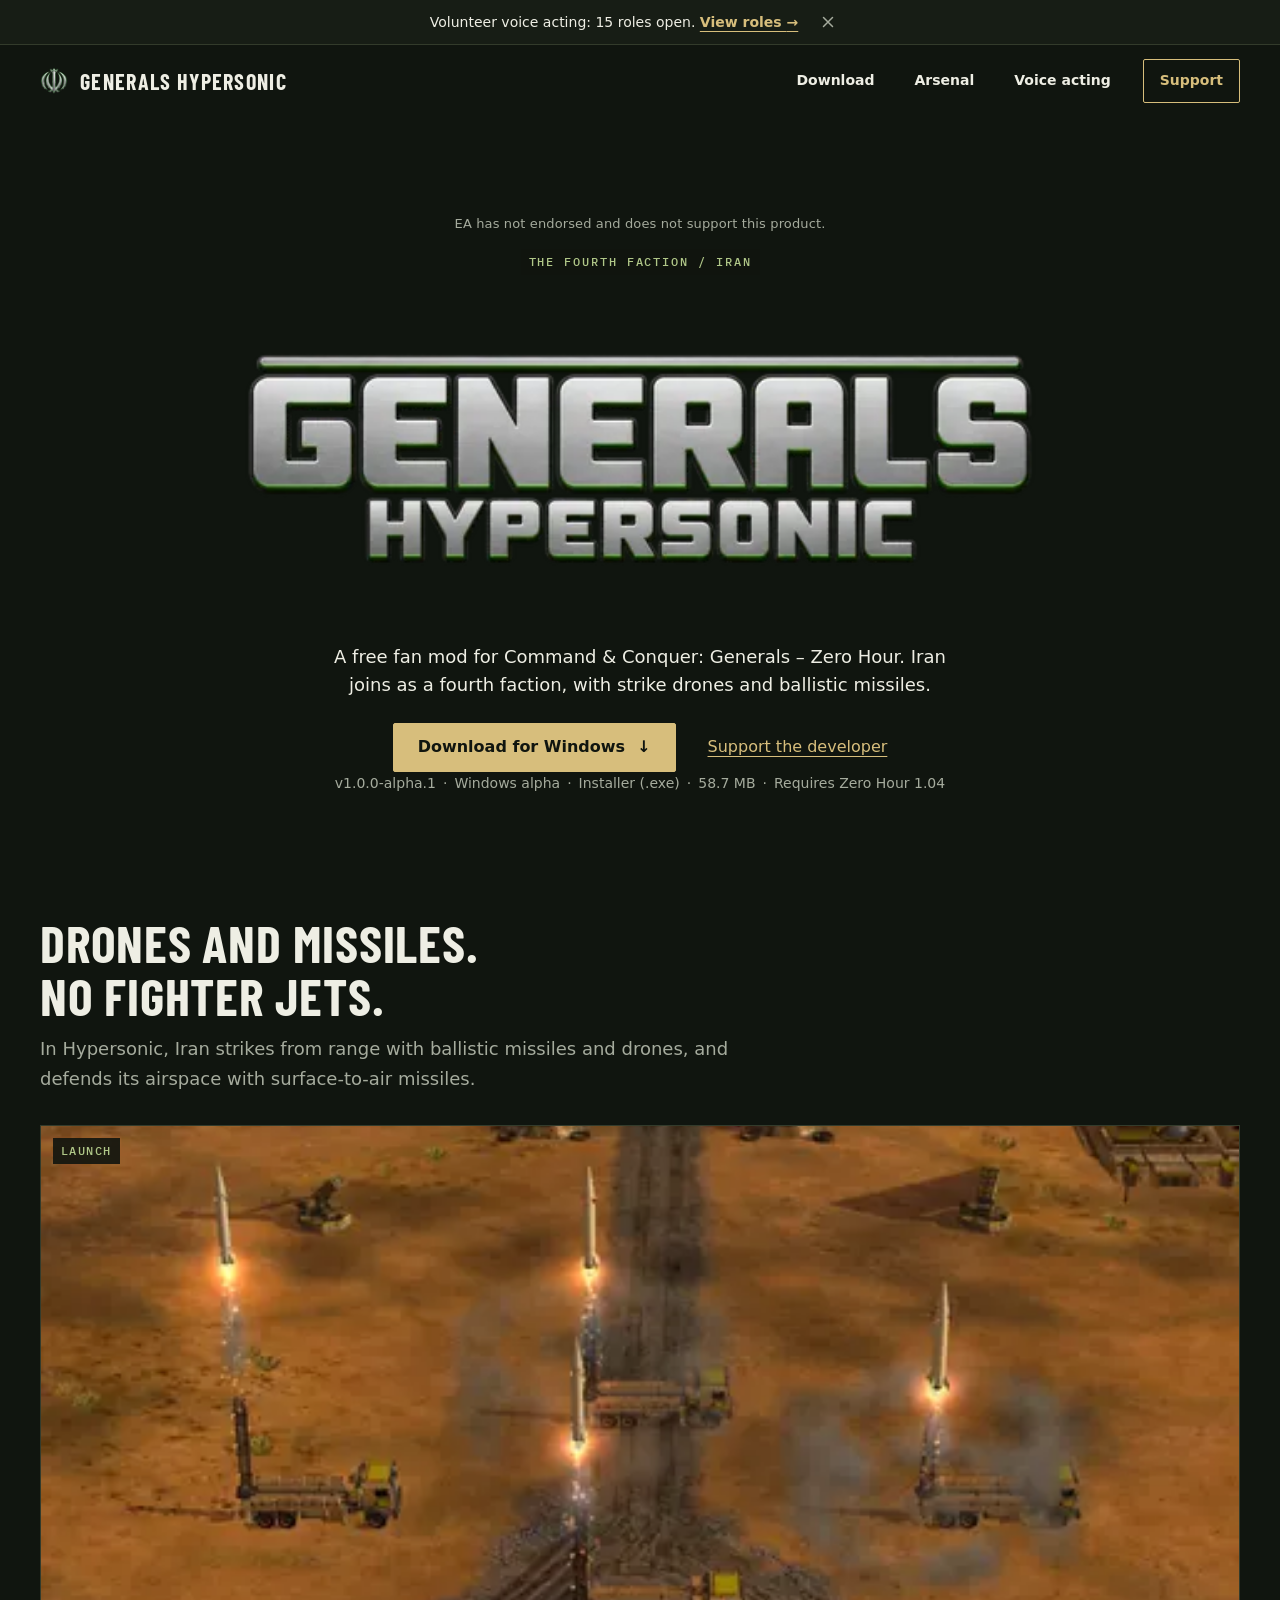
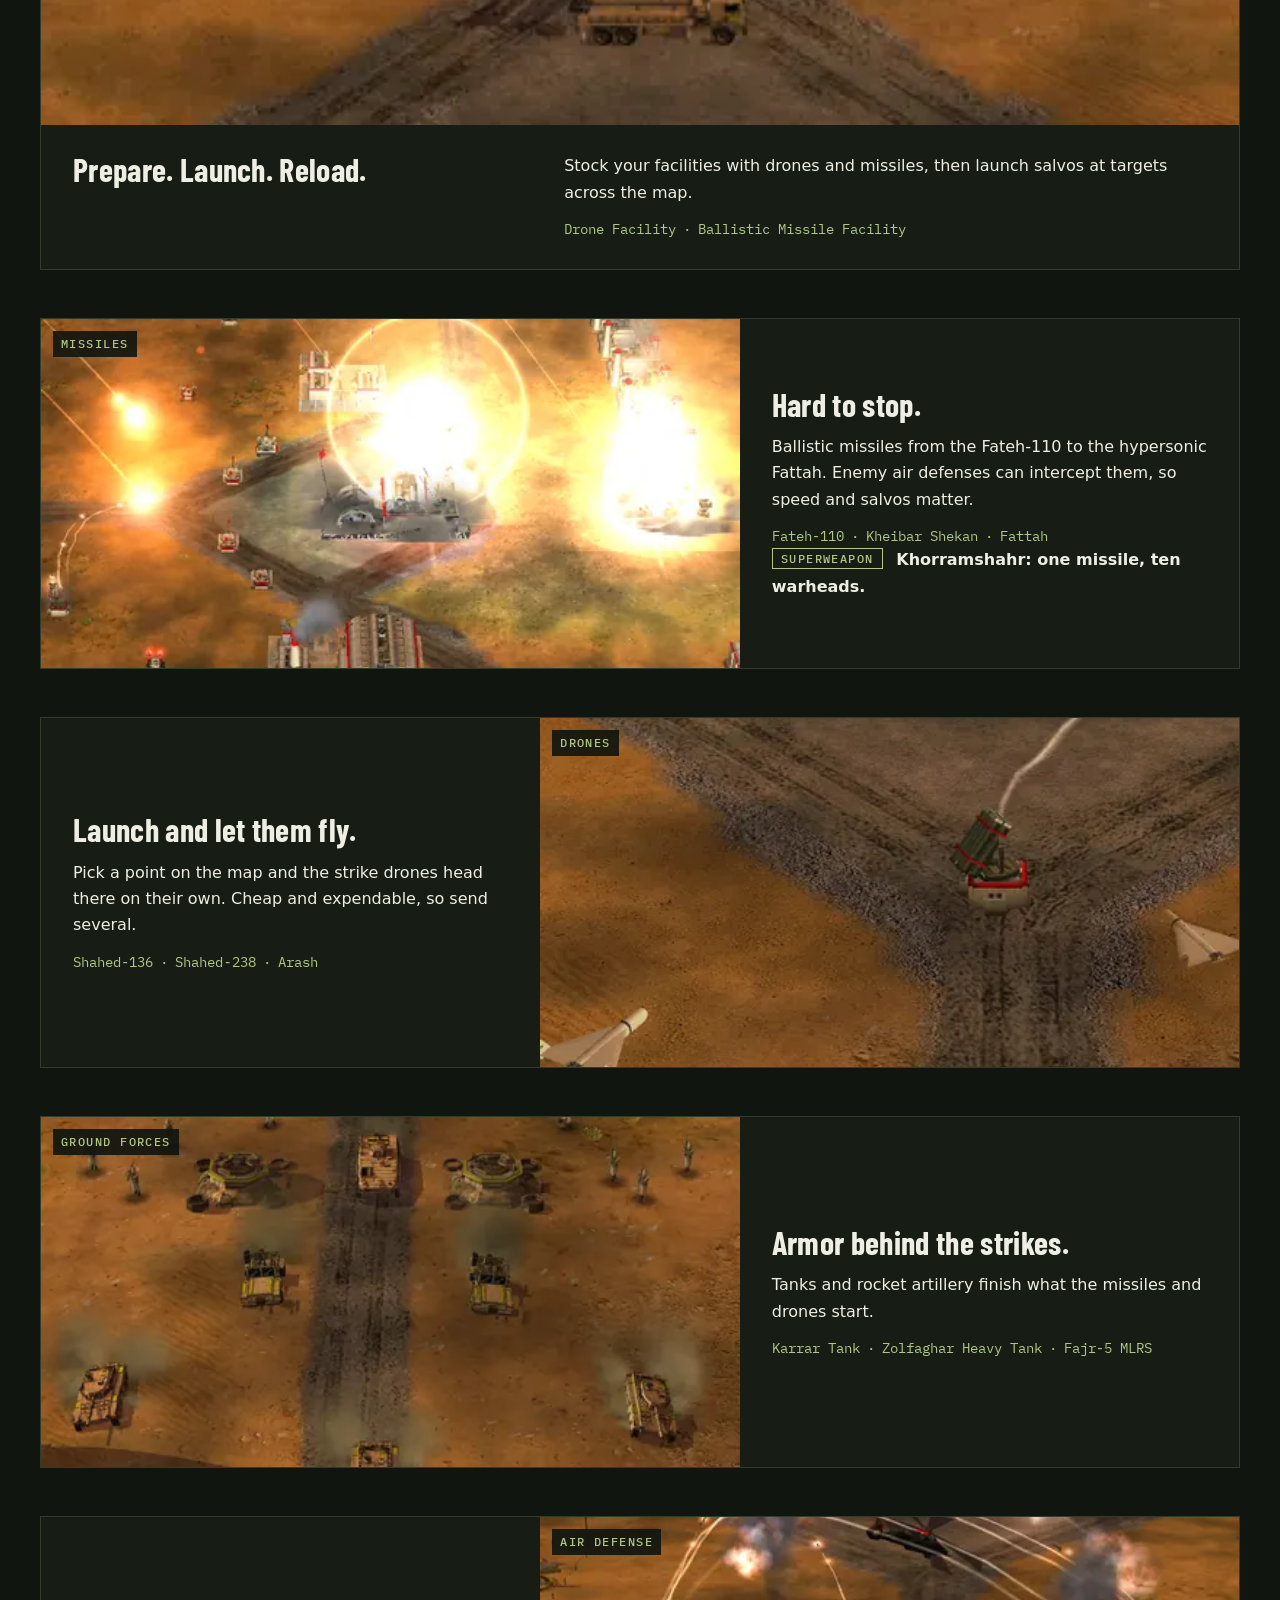
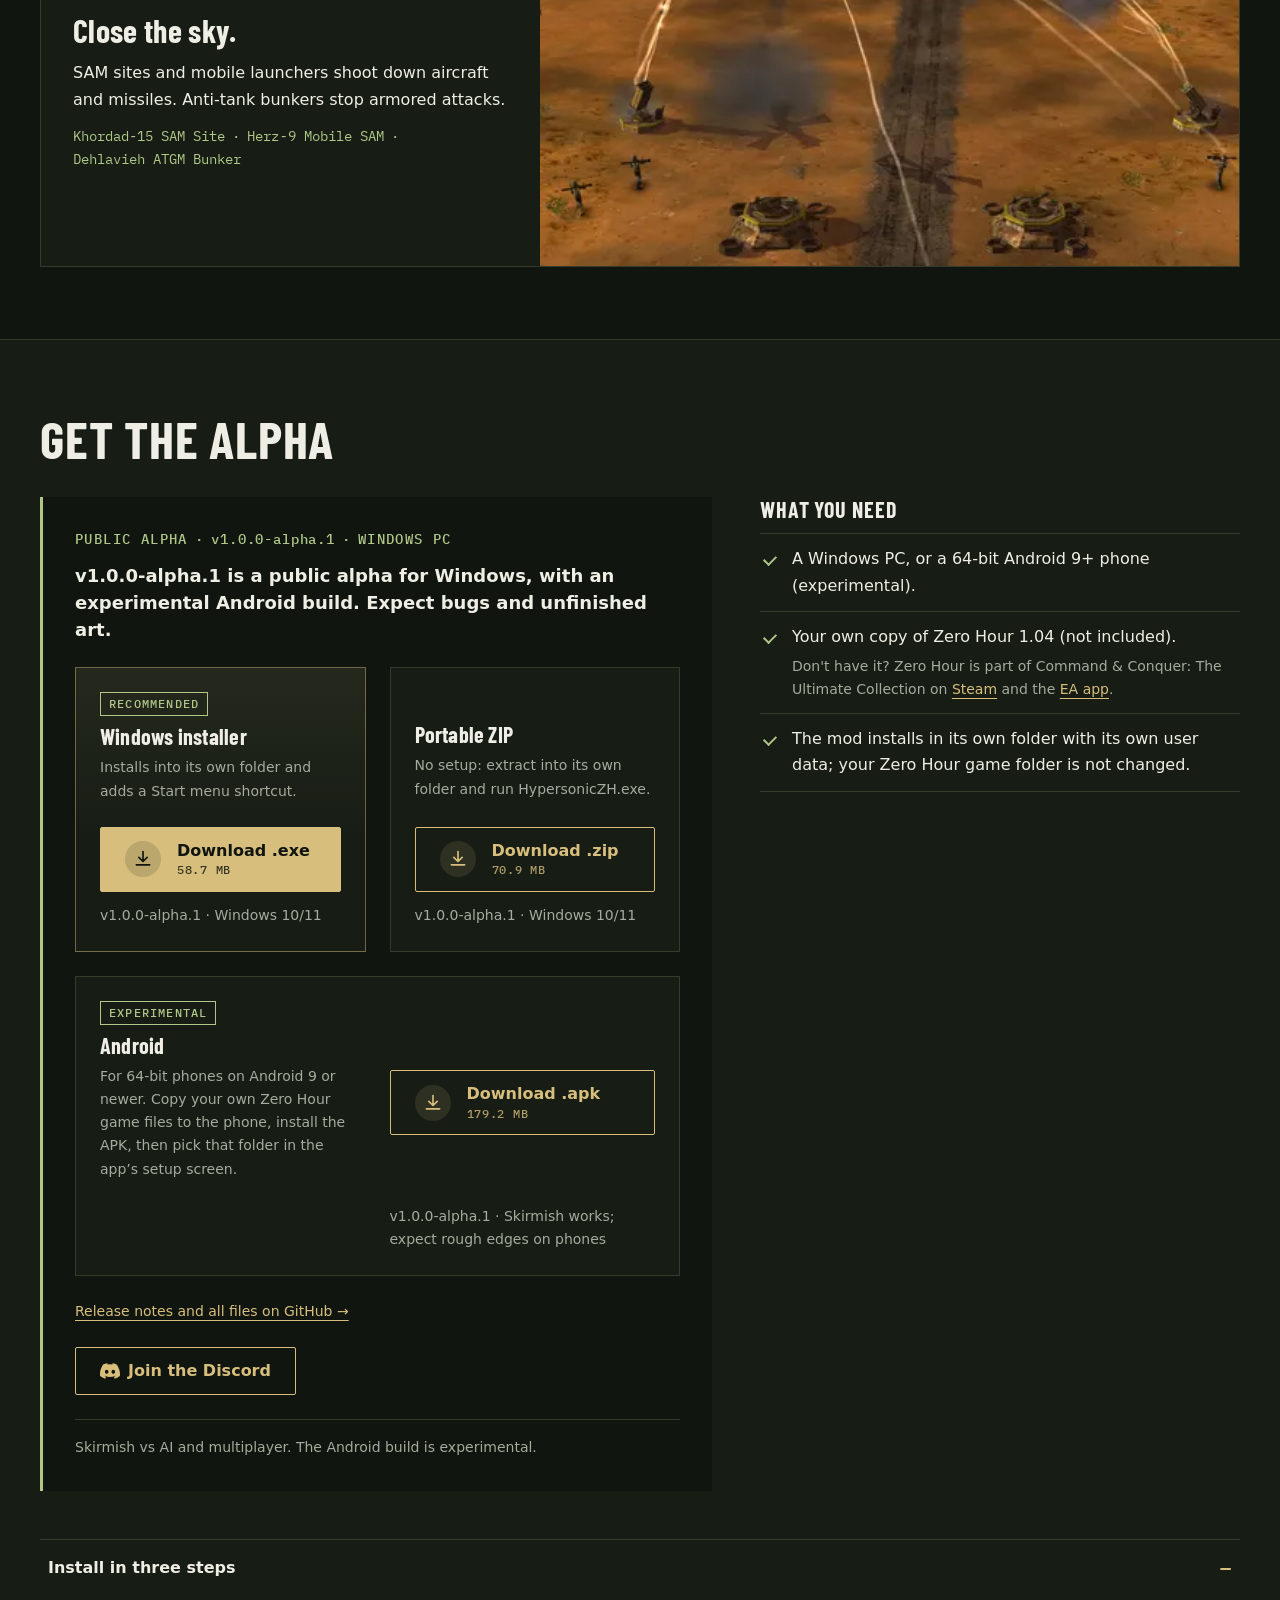
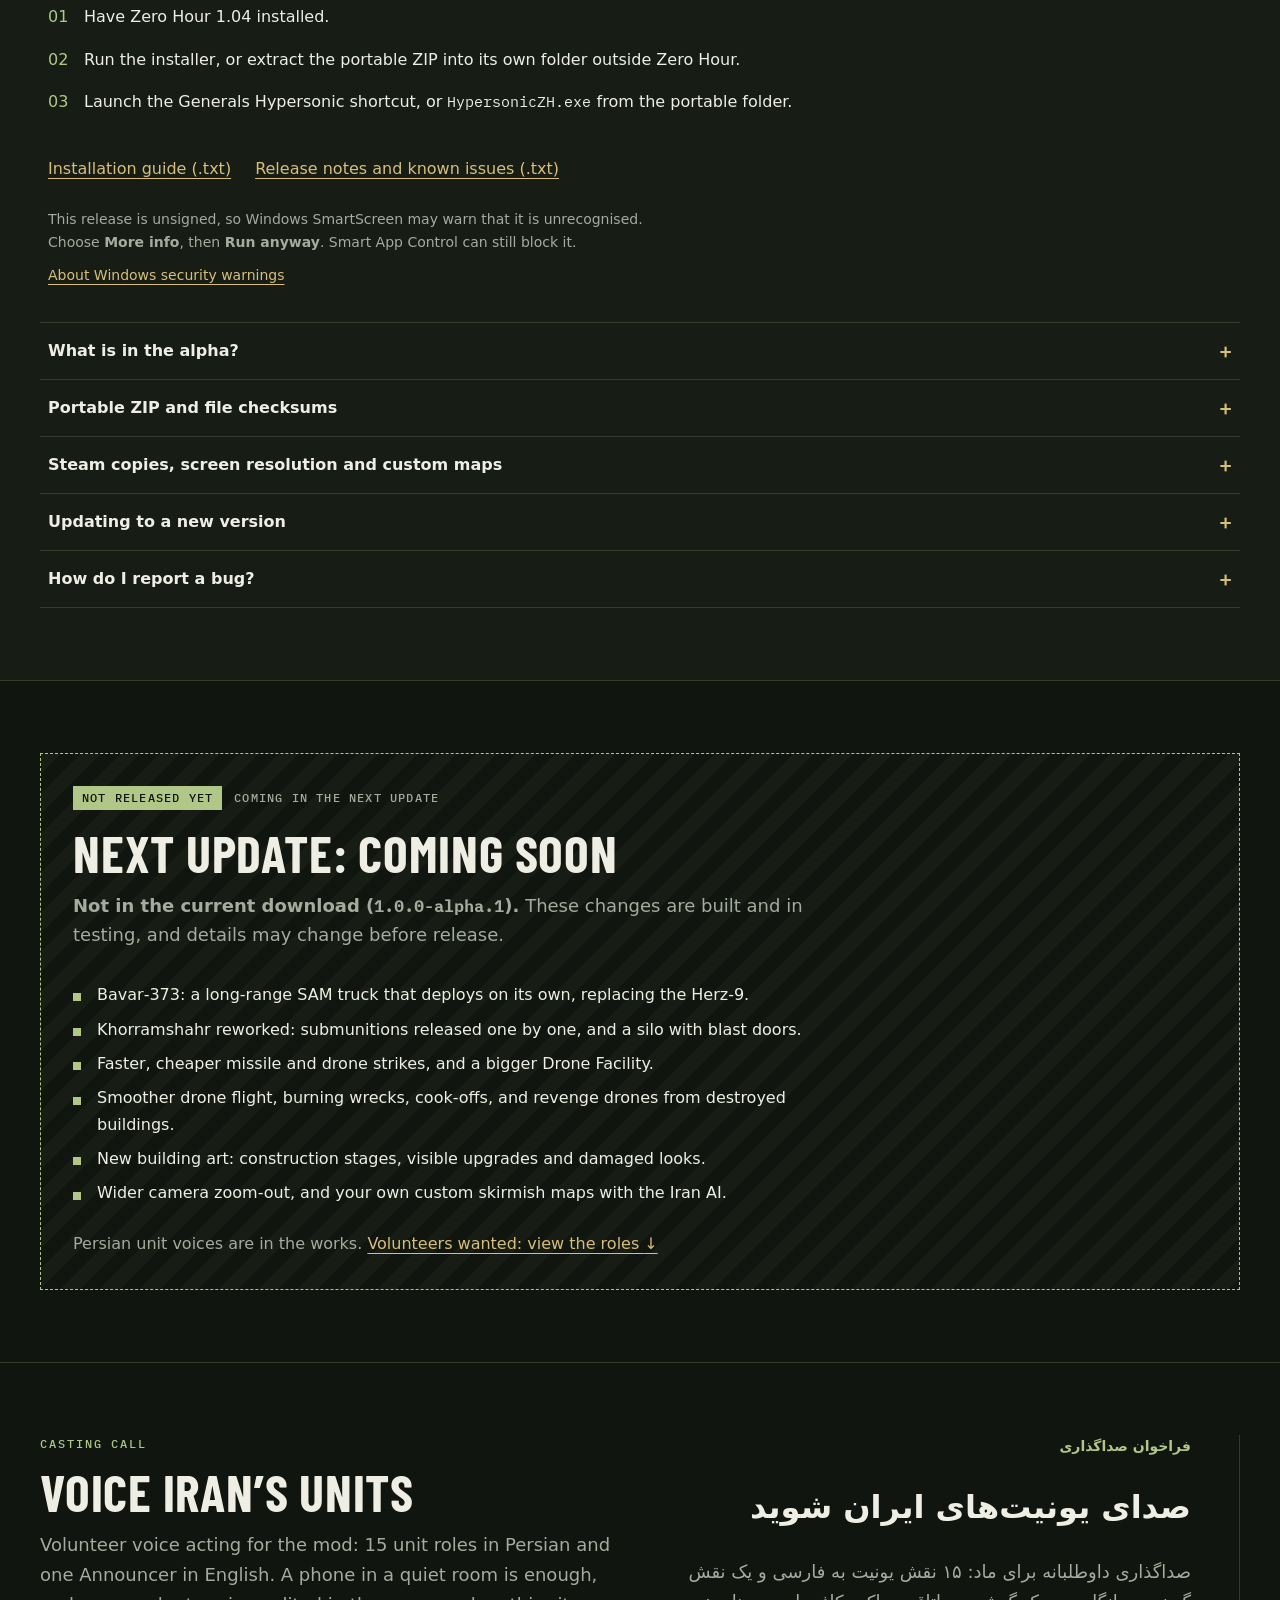
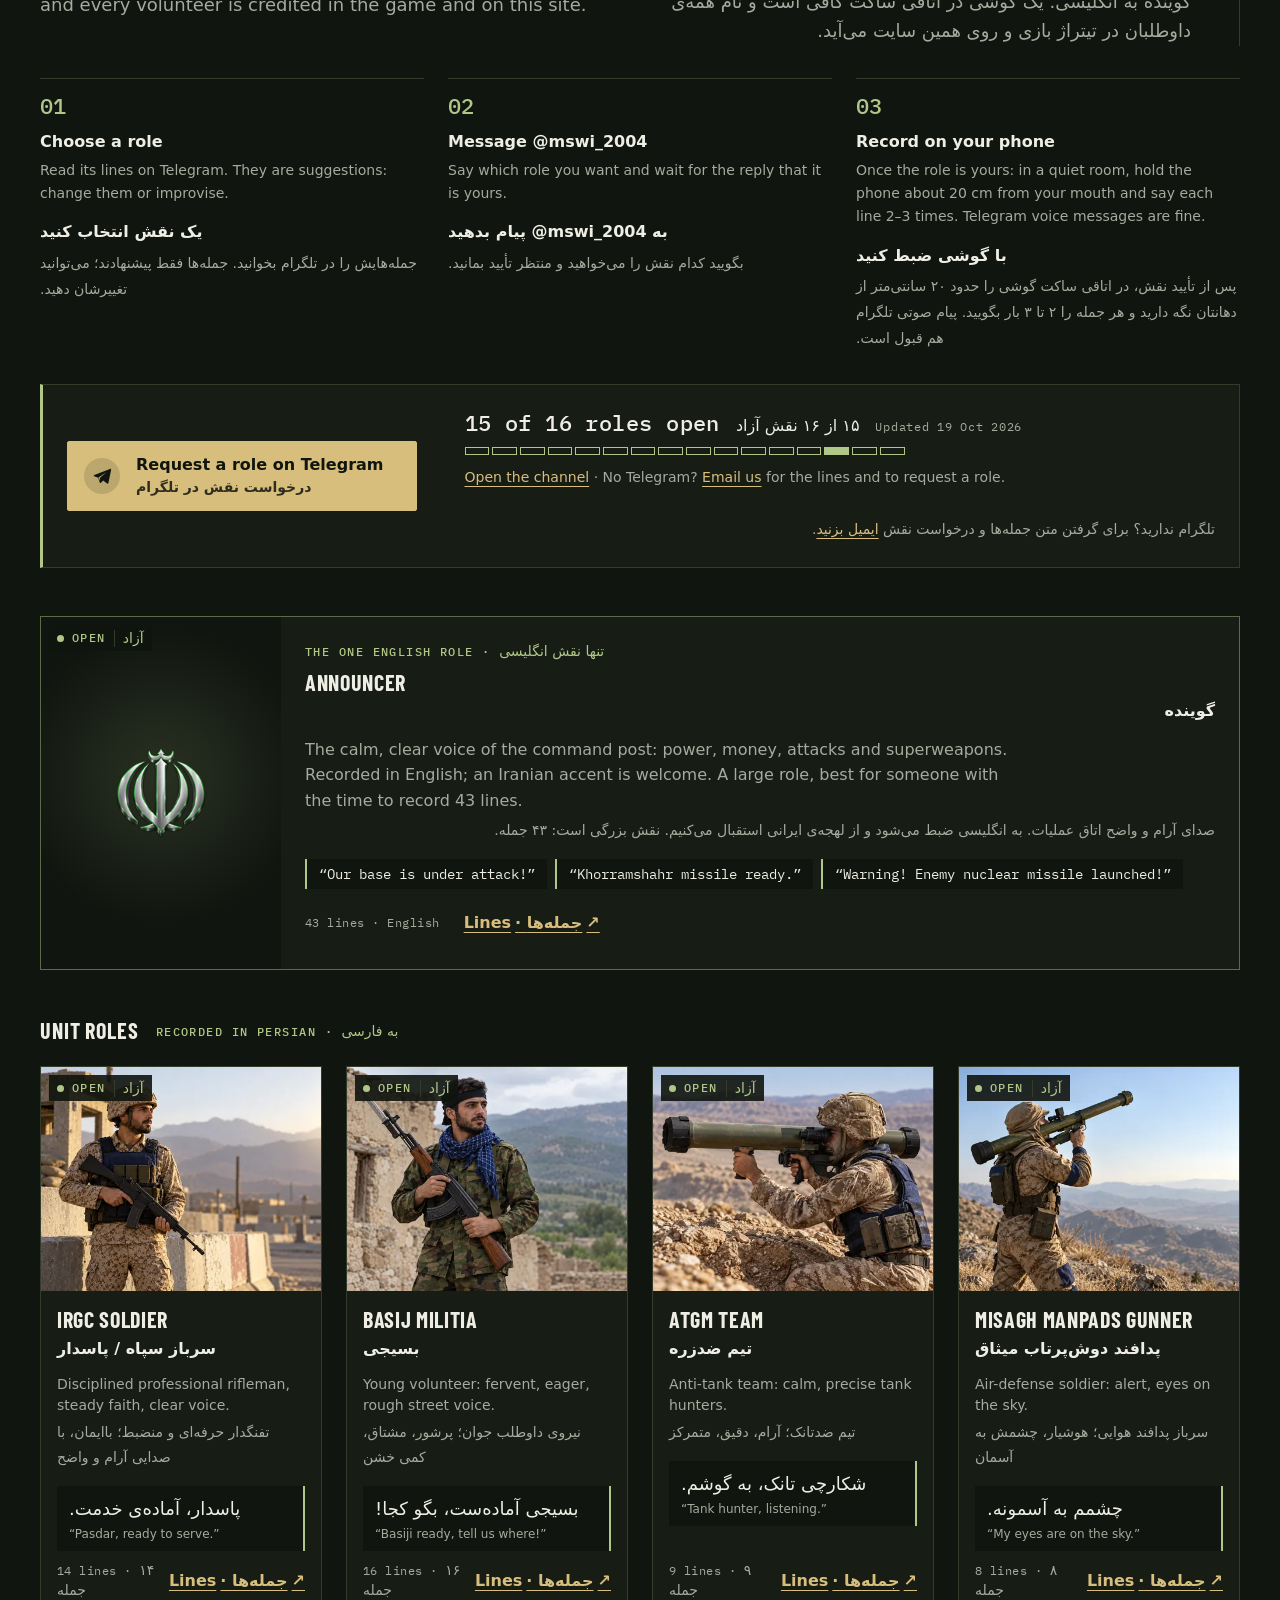
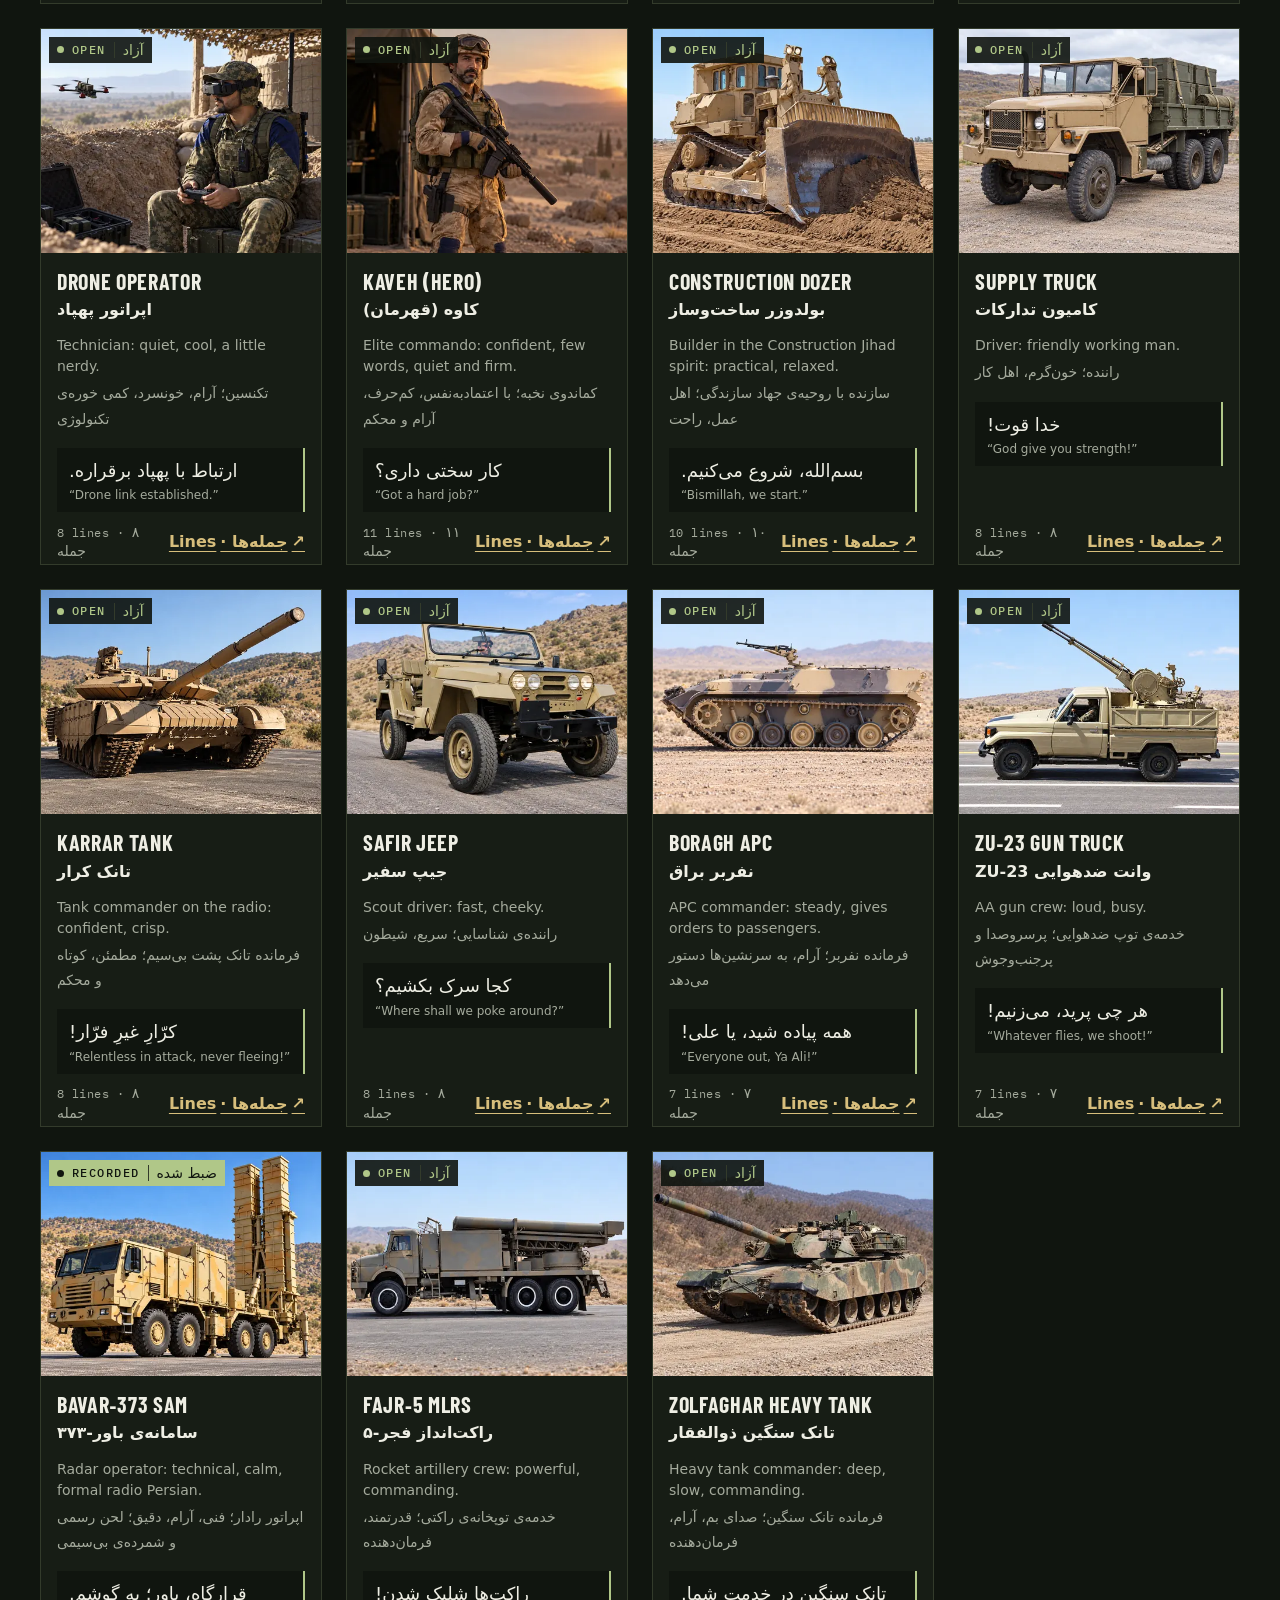
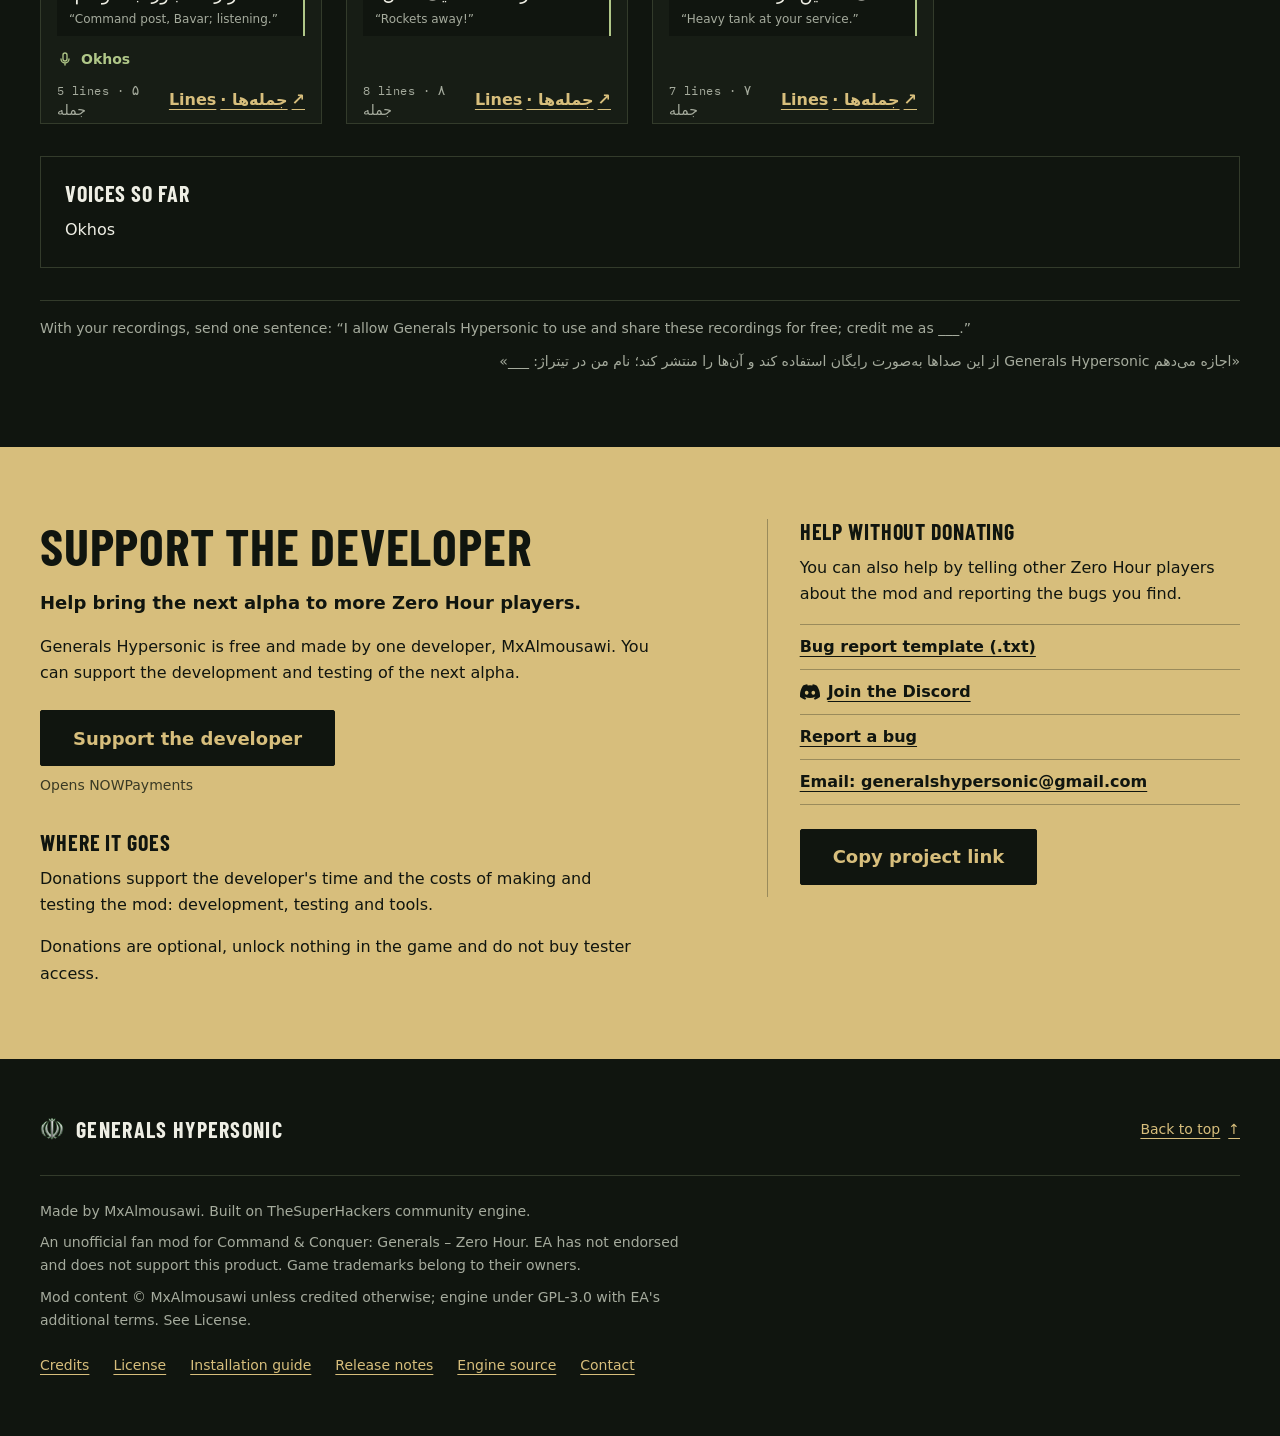
==== commit a4c81e14: "Next update teaser: clearly marked as not released yet Co-Authored-By: Claude Opus 5.5 <noreply@anth" ====
--- a/index.html
+++ b/index.html
@@ -161,6 +161,8 @@
           </div></details>
           <details><summary>What is in the alpha?</summary><div class="detail-body"><p>This alpha includes skirmish against the AI and multiplayer. Expect bugs, unfinished art and balance changes. Multiplayer requires everyone to use the same mod and engine build. Campaign missions and Generals Challenge are not included.</p></div></details>
           <details><summary>Portable ZIP and file checksums</summary><div class="detail-body"><p>Extract the ZIP into its own folder, outside your Zero&nbsp;Hour folder, and run <code>HypersonicZH.exe</code>. If the game is not found, follow the <a href="installation-guide.txt">portable setup instructions</a>.</p><div id="file-verification"><p>Checksums will accompany the release packages.</p></div></div></details>
+          <details><summary>Steam copies, screen resolution and custom maps</summary><div class="detail-body"><p><strong>Steam:</strong> Steam copies of Zero&nbsp;Hour work. The installer finds Zero&nbsp;Hour in your Steam library, also on other drives. If it does not, select the folder that contains <code>game.dat</code> and <code>INIZH.big</code>.</p><p><strong>Screen resolution:</strong> in the game open Options, pick your screen size under Resolution (for example 1920×1080) and choose Accept. Or, with the game closed, edit <code>Documents\Generals Hypersonic Data\Options.ini</code> and set a line like <code>Resolution = 1280 720</code>. If the game runs slowly, use a smaller resolution and set Detail to Low.</p><p><strong>Camera:</strong> <span class="badge next-badge">Next update</span> The camera zooms out much further than in Zero&nbsp;Hour (height 550 instead of 310), so you can follow missiles and drones across the map.</p><p><strong>Custom maps:</strong> <span class="badge next-badge">Next update</span> Skirmish maps in your normal Zero&nbsp;Hour maps folder (<code>Documents\Command and Conquer Generals Zero Hour Data\Maps</code>) appear in the map list automatically, and the Iran AI plays on them too.</p></div></details>
+          <details><summary>Updating to a new version</summary><div class="detail-body"><p><strong>Installer:</strong> run the new setup. It installs over the old version and removes files the new version no longer uses; there is no need to uninstall first. Close the game before you start.</p><p><strong>Portable ZIP:</strong> delete the old mod folder (never your Zero&nbsp;Hour folder) and extract the new ZIP in its place.</p><p>Saved games and replays from an older version do not work in a new version, and online or LAN games need the same version for every player. Your options are kept.</p></div></details>
           <details><summary>How do I report a bug?</summary><div class="detail-body"><p>Include your mod version, the steps to reproduce the problem, what happened and what you expected. Add the map, factions and AI difficulty, if they apply. Attach a replay if you have one and, after a crash, <code>ReleaseCrashInfo.txt</code> from <code>Documents\Generals Hypersonic Data</code>.</p><p><a href="bug-report-template.txt">Bug report template (.txt)</a><span id="help-bug-link"></span></p><p id="bug-helper">Use the template to prepare your report. A submission link is not available on this site yet.</p></div></details>
         </div>
       </div>
@@ -170,7 +172,9 @@
          "Next update" CSS block in style.css. -->
     <section class="section next" id="next" aria-labelledby="next-title">
       <div class="wrap">
-        <div class="section-heading"><h2 id="next-title">Next update: coming soon</h2><p>Built and in testing. Not in the current download, and details may change before release.</p></div>
+        <div class="next-panel">
+        <p class="next-flag"><span class="badge next-badge">Not released yet</span><span>Coming in the next update</span></p>
+        <div class="section-heading"><h2 id="next-title">Next update: coming soon</h2><p><strong>Not in the current download (<span class="next-current">1.0.0-alpha.1</span>).</strong> These changes are built and in testing, and details may change before release.</p></div>
         <ul class="next-list">
           <li>Bavar&#8209;373: a long-range SAM truck that deploys on its own, replacing the Herz&#8209;9.</li>
           <li>Khorramshahr reworked: submunitions released one by one, and a silo with blast doors.</li>
@@ -180,6 +184,7 @@
           <li>Wider camera zoom-out, and your own custom skirmish maps with the Iran AI.</li>
         </ul>
         <p class="next-voices">Persian unit voices are in the works. <a href="#voices">Volunteers wanted: view the roles <span aria-hidden="true">↓</span></a></p>
+        </div>
       </div>
     </section>
     <!-- next-update:end -->
--- a/style.css
+++ b/style.css
@@ -399,6 +399,11 @@
 
 /* Next update teaser (index.html "next-update" block). Delete with the block at release. */
 .next{border-top:1px solid var(--rule)}
+.next-panel{padding:var(--space-6);border:1px dashed var(--olive);background:repeating-linear-gradient(135deg,var(--surface) 0 14px,var(--bg) 14px 28px)}
+.next-flag{display:flex;flex-wrap:wrap;align-items:center;gap:var(--space-3);margin-bottom:var(--space-4);font:500 var(--text-xs)/1.5 var(--font-mono);letter-spacing:.1em;text-transform:uppercase;color:var(--muted)}
+.next-badge{background:var(--olive);color:var(--on-brass);vertical-align:middle}
+.next-current{font-family:var(--font-mono);font-size:.9em}
+@media (max-width:640px){.next-panel{padding:var(--space-4)}}
 .next-list{display:flex;flex-direction:column;gap:var(--space-2);max-width:72ch}
 .next-list li{position:relative;padding-left:var(--space-5)}
 .next-list li::before{content:"";position:absolute;left:0;top:.7em;width:8px;height:8px;background:var(--olive)}
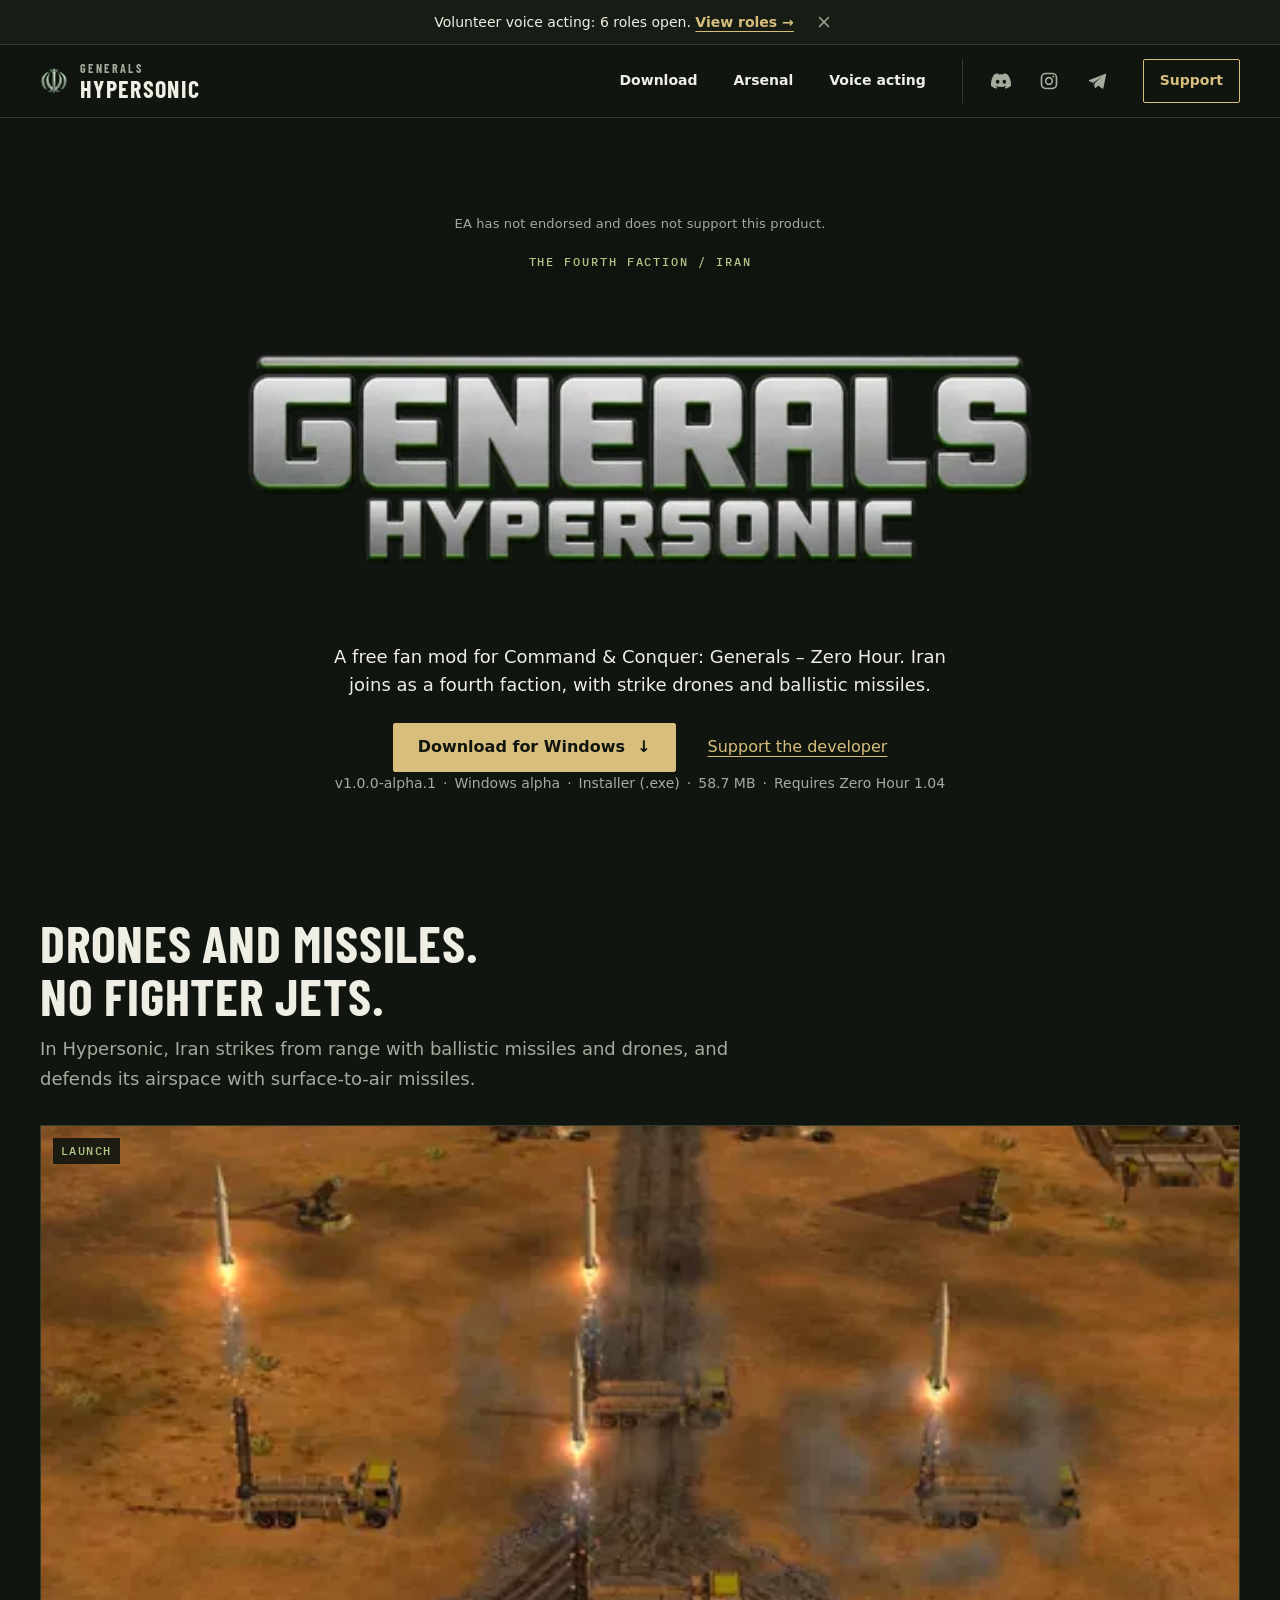
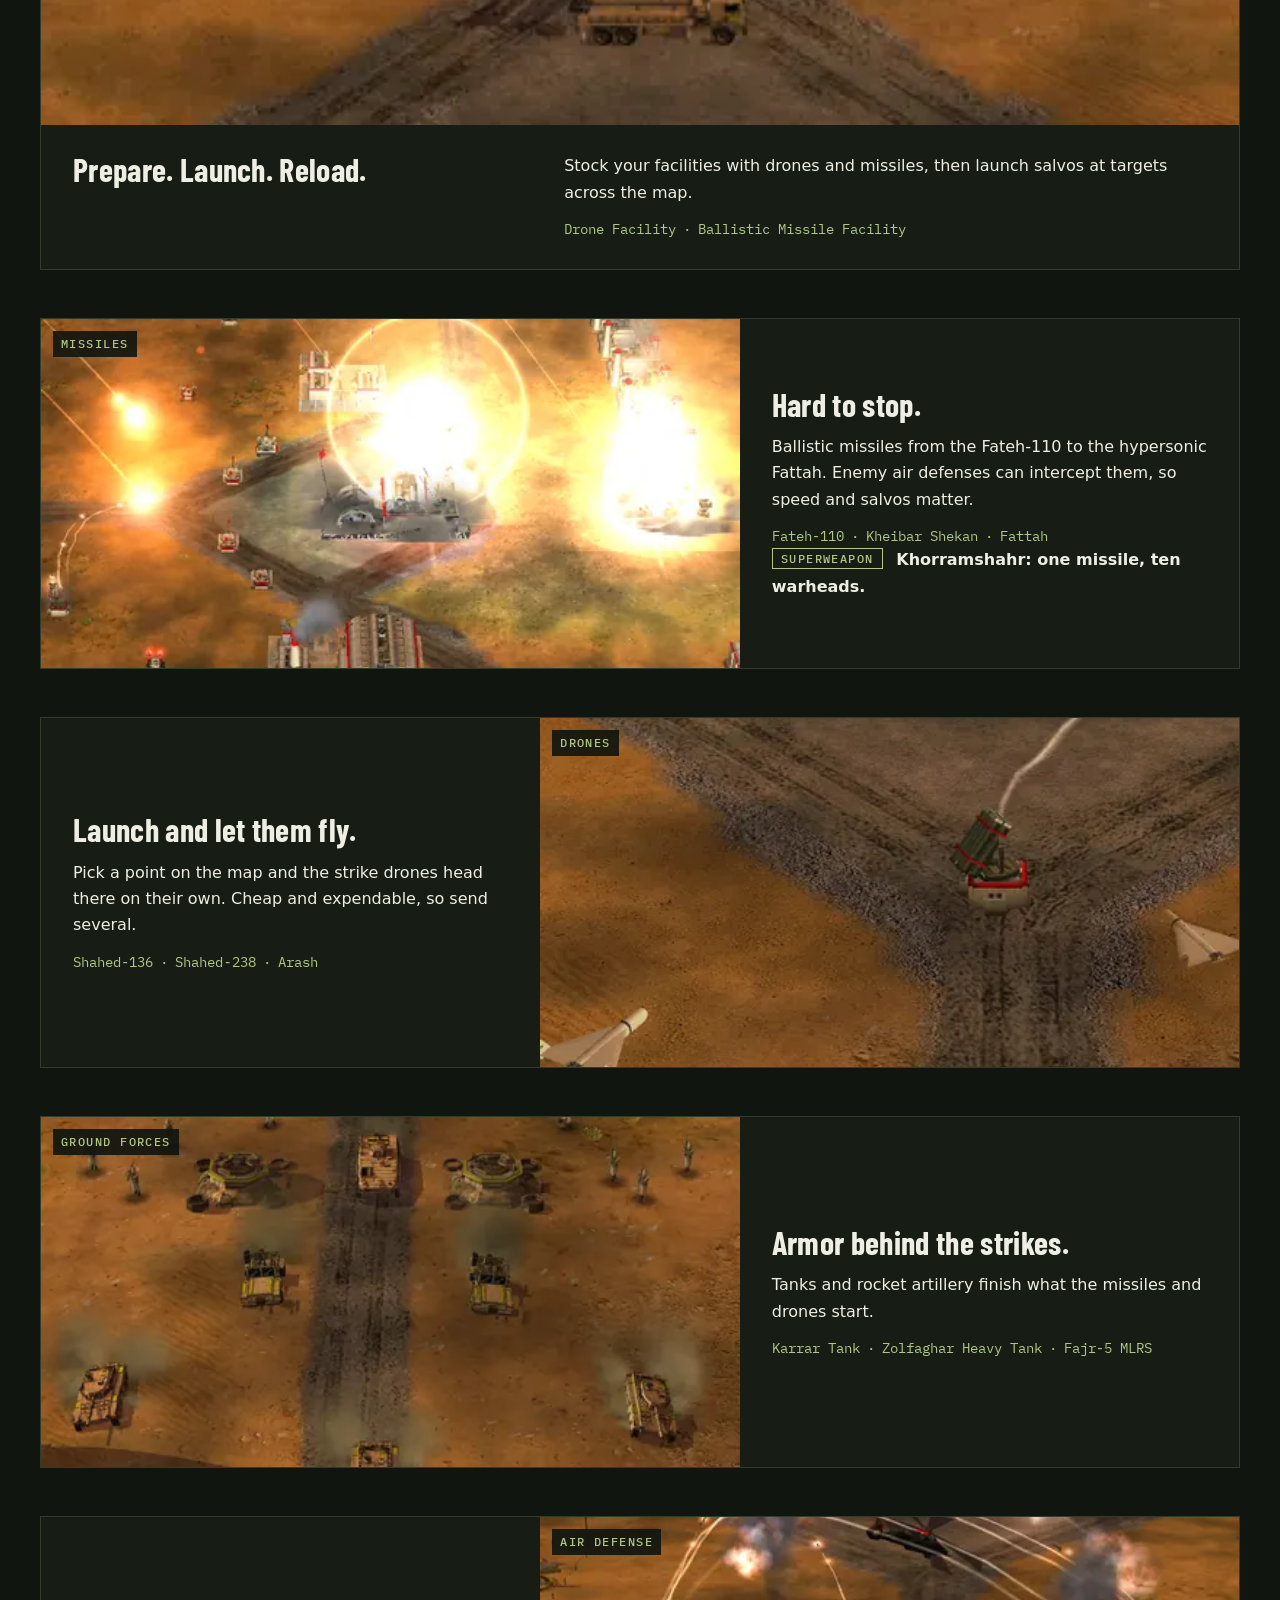
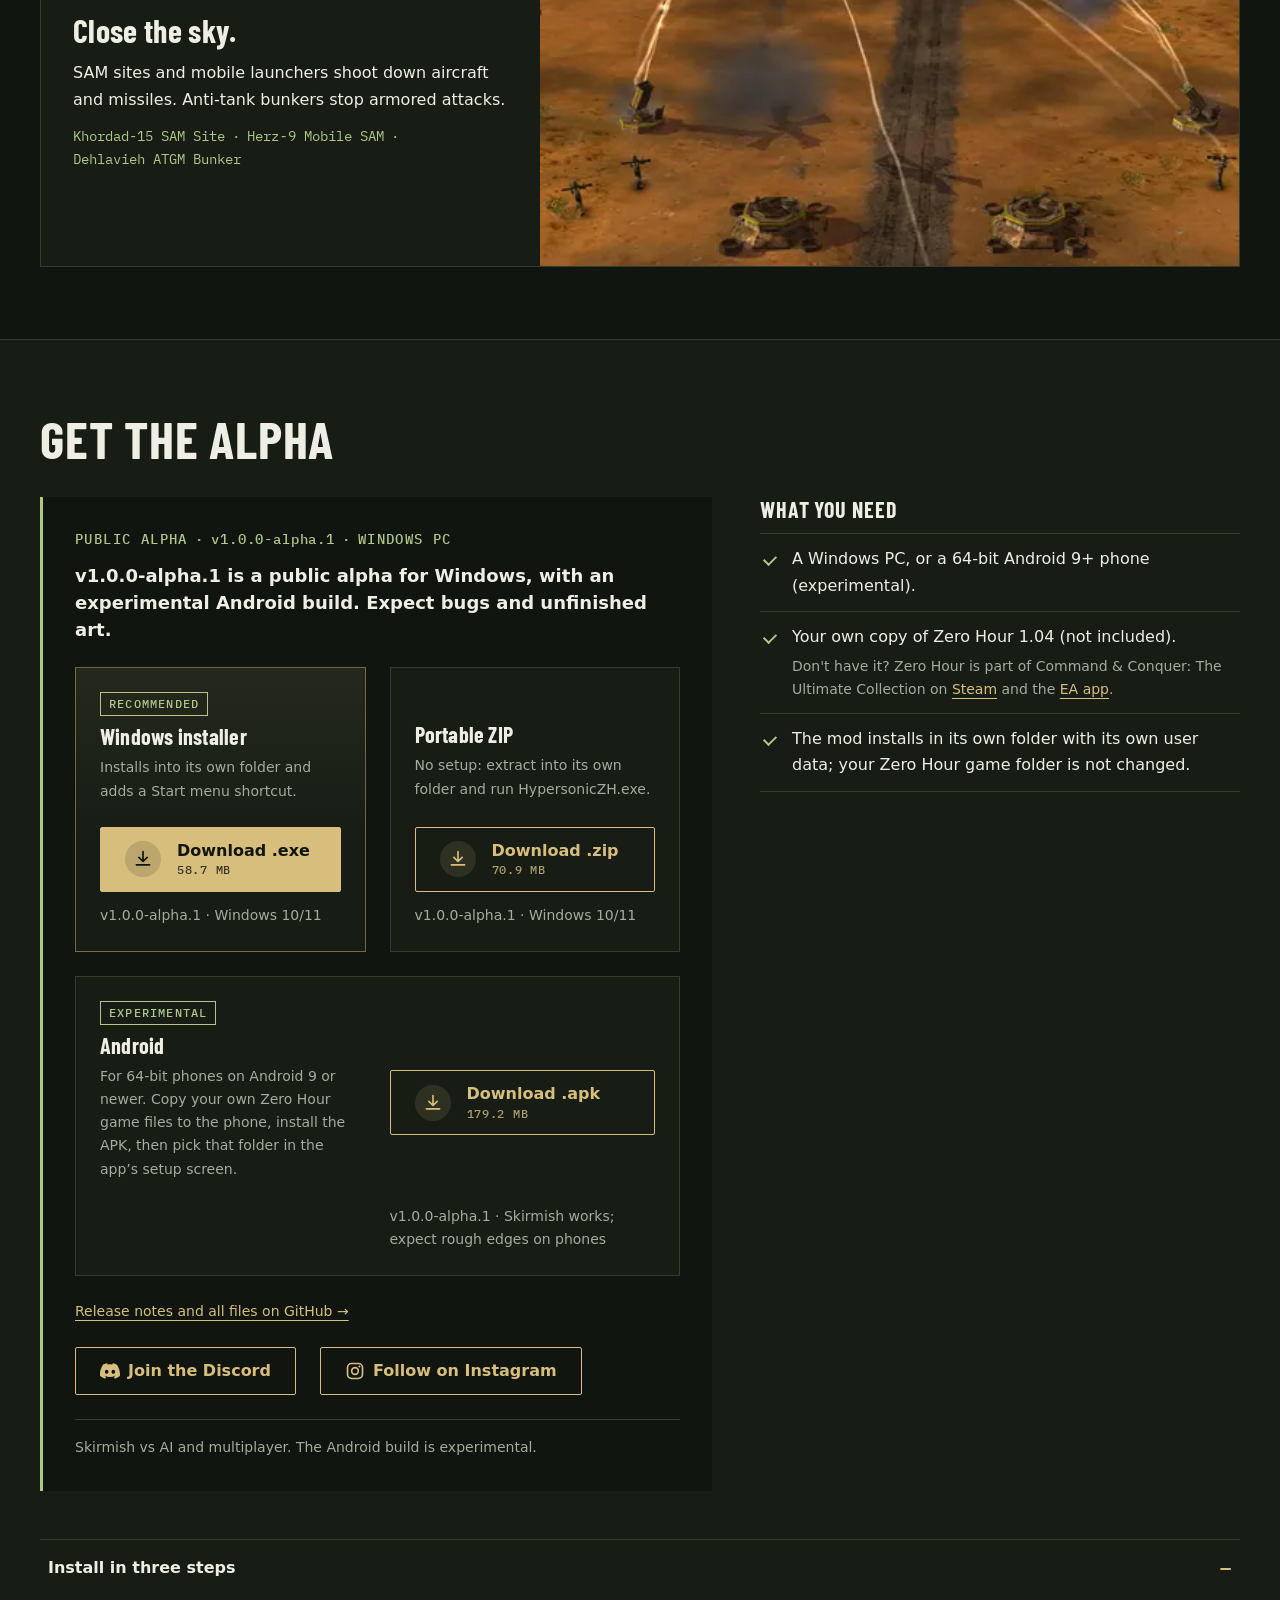
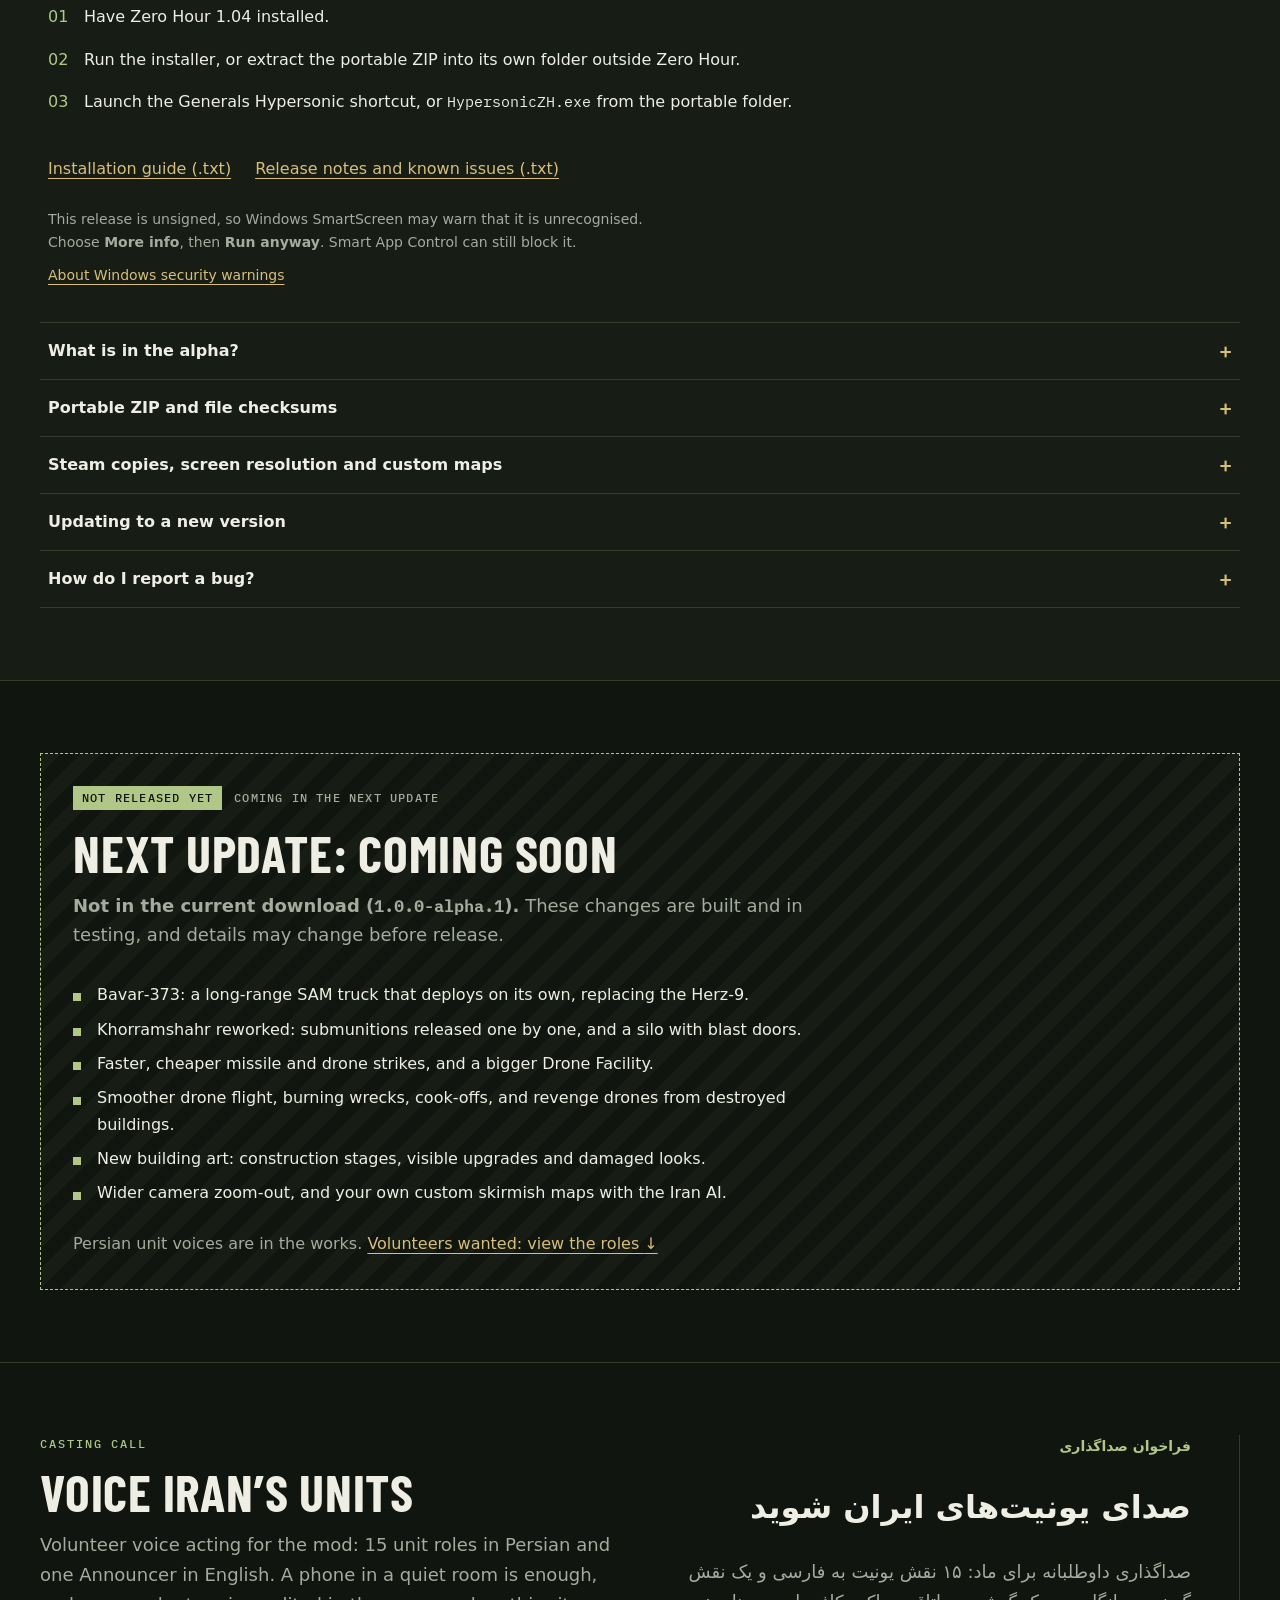
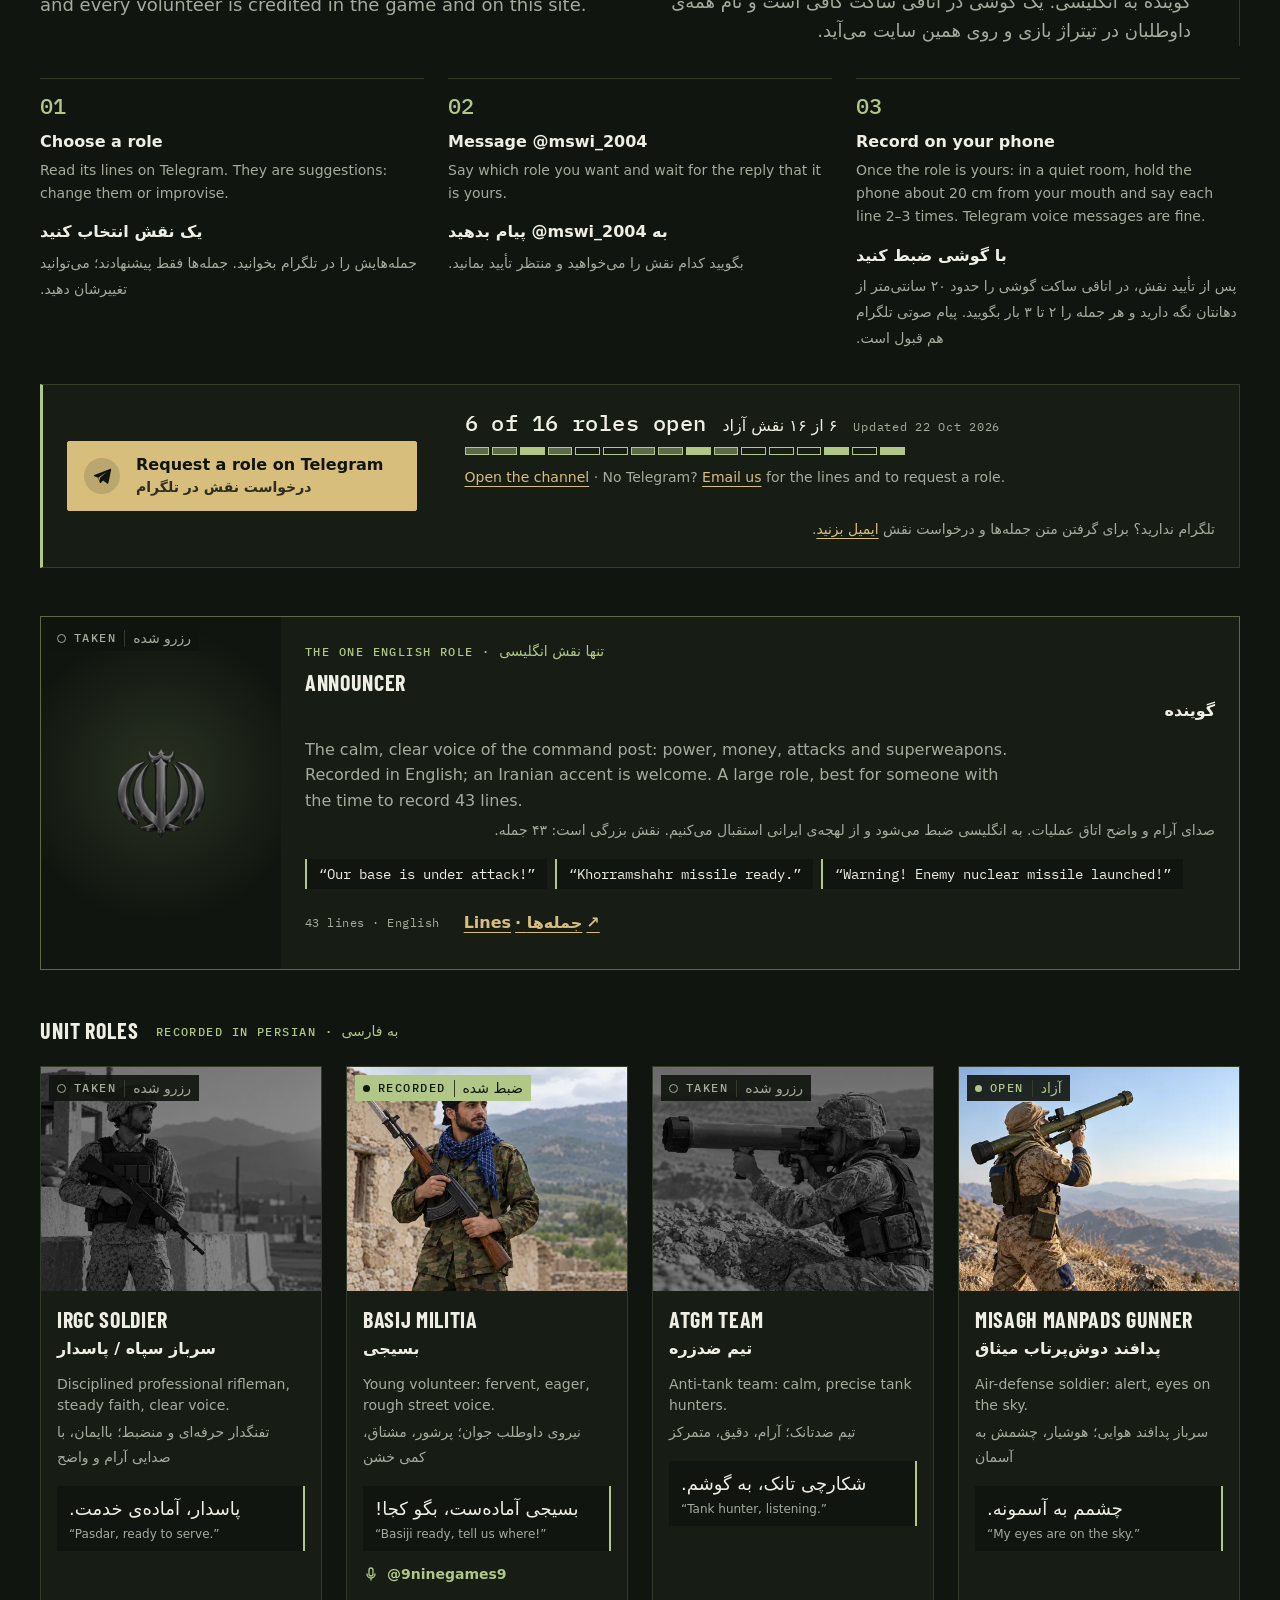
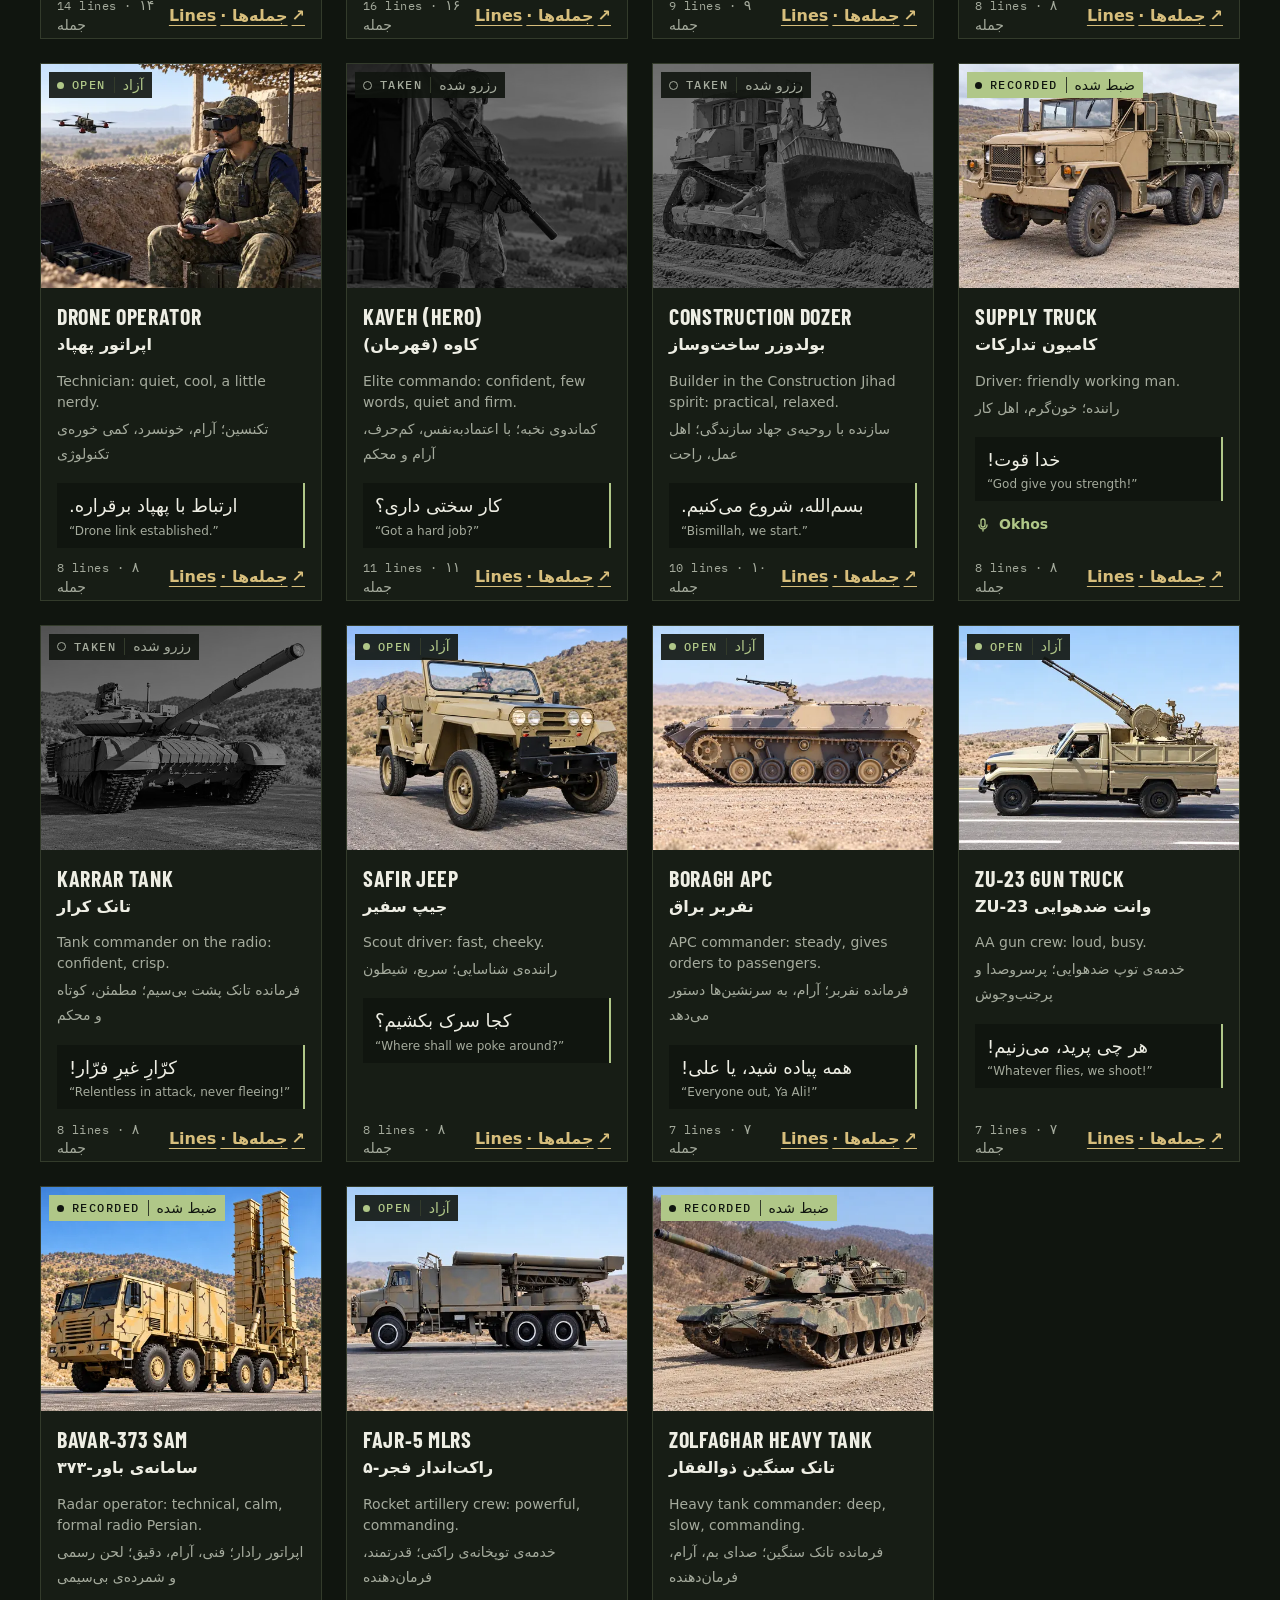
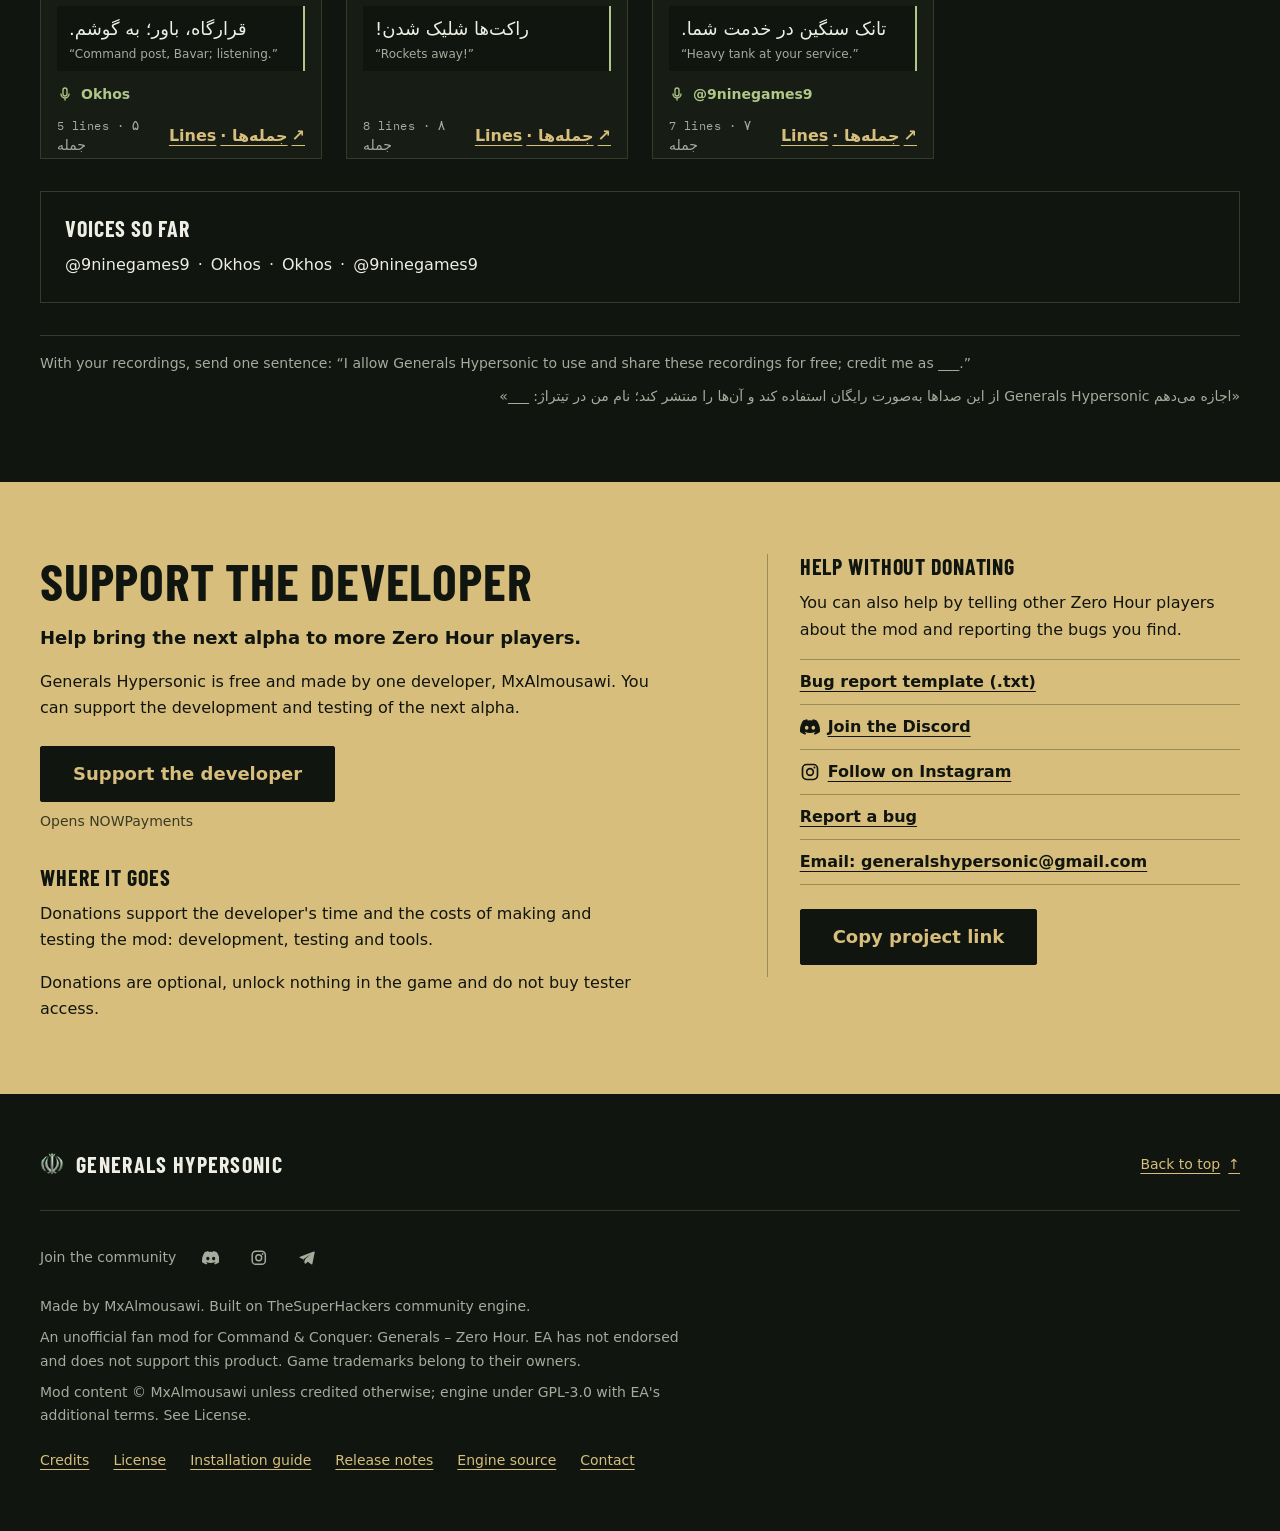
==== commit 7185caf8: "New header with community links (Discord, Instagram, Telegram) Two-line wordmark; Download, Arsenal," ====
--- a/index.html
+++ b/index.html
@@ -74,8 +74,11 @@
   <!-- announce:end -->
   <header class="site-header">
     <div class="wrap header-inner">
-      <a class="brand" href="#top"><img src="assets/generated/iran-emblem-64.png" srcset="assets/generated/iran-emblem-32.png 32w, assets/generated/iran-emblem-64.png 64w, assets/generated/iran-emblem-128.png 128w" sizes="28px" width="28" height="28" alt=""><span>Generals Hypersonic</span></a>
-      <nav aria-label="Main navigation"><a href="#download">Download</a><a href="#arsenal">Arsenal</a><a href="#voices"><span class="nav-long">Voice acting</span><span class="nav-short" aria-hidden="true">Voices</span></a><a class="nav-support" href="#support">Support</a></nav>
+      <a class="brand" href="#top"><img src="assets/generated/iran-emblem-64.png" srcset="assets/generated/iran-emblem-32.png 32w, assets/generated/iran-emblem-64.png 64w, assets/generated/iran-emblem-128.png 128w" sizes="28px" width="28" height="28" alt=""><span><span class="brand-kicker">Generals</span>Hypersonic</span></a>
+      <button class="menu-toggle" type="button" aria-expanded="false" aria-controls="main-nav" aria-label="Menu" hidden><span class="menu-label">Menu</span> <svg viewBox="0 0 20 20" aria-hidden="true"><path d="M3 6h14M3 10h14M3 14h14" fill="none" stroke="currentColor" stroke-width="1.5"/></svg></button>
+      <nav id="main-nav" aria-label="Main navigation"><a href="#download">Download</a><a href="#arsenal">Arsenal</a><a href="#voices">Voice acting</a></nav>
+      <div class="social-links header-social" id="header-social" role="group" aria-label="Community" hidden></div>
+      <a class="nav-support" href="#support">Support</a>
     </div>
   </header>
   <main id="main">
@@ -249,6 +252,7 @@
 
   <footer class="footer"><div class="wrap">
     <div class="footer-top"><span class="footer-brand"><img src="assets/generated/iran-emblem-64.png" width="24" height="24" alt="">Generals Hypersonic</span><a href="#top">Back to top <span aria-hidden="true">↑</span></a></div>
+    <div class="footer-community" id="footer-community" hidden><span>Join the community</span><div class="social-links" id="footer-social" role="group" aria-label="Community"></div></div>
     <p>Made by MxAlmousawi. Built on TheSuperHackers community engine.</p>
     <p>An unofficial fan mod for Command &amp; Conquer: Generals – Zero&nbsp;Hour. EA has not endorsed and does not support this product. Game trademarks belong to their owners.</p>
     <p>Mod content © MxAlmousawi unless credited otherwise; engine under GPL-3.0 with EA's additional terms. See License.</p>
--- a/style.css
+++ b/style.css
@@ -87,19 +87,35 @@
 .hero-backdrop img{object-fit:cover;object-position:center 30%}
 .hero-backdrop::after{content:"";position:absolute;inset:0;background:linear-gradient(to bottom,var(--overlay) 0,var(--overlay) calc(var(--header-height) + 40px),var(--overlay-clear) calc(var(--header-height) + 110px),var(--overlay-clear) calc(var(--header-height) + 330px),var(--overlay-mid) calc(var(--header-height) + 390px),var(--overlay) 82%,var(--bg) 100%)}
 .site-header{position:sticky;top:0;z-index:20;background:var(--bg);border-bottom:1px solid var(--rule)}
-.site-header.at-top{background:transparent;border-bottom-color:transparent}
+.site-header.at-top{background:transparent;border-bottom-color:var(--rule)}
 .header-inner{display:flex;align-items:center;justify-content:space-between;gap:var(--space-5);min-height:var(--header-min)}
-.brand{display:flex;align-items:center;gap:var(--space-3);min-height:44px;text-decoration:none;color:var(--ink);font:700 var(--text-lg)/1 var(--font-display);text-transform:uppercase;letter-spacing:.06em}
+.brand{display:flex;flex-shrink:0;align-items:center;gap:var(--space-3);min-height:44px;text-decoration:none;color:var(--ink);font:700 24px/1 var(--font-display);text-transform:uppercase;letter-spacing:.055em}
+.brand-kicker{display:block;margin-bottom:3px;font-size:12px;letter-spacing:.2em;color:var(--muted)}
 .brand:hover{color:var(--ink)}
 .brand img{flex:0 0 28px}
-nav{display:flex;align-items:center;gap:var(--space-5)}
-nav a{display:flex;align-items:center;justify-content:center;min-height:44px;padding:var(--space-1) var(--space-2);color:var(--ink);text-decoration:none;font-size:var(--text-sm);font-weight:600}
-nav a:hover{color:var(--brass-hover)}
-.nav-short{display:none}
-@media (max-width:399px){.header-inner nav{gap:var(--space-1)}nav a{padding-inline:6px}nav .nav-support{padding-inline:var(--space-3)}}
-@media (max-width:309px){.header-inner nav{flex-wrap:wrap;justify-content:center}}
-@media (max-width:479px){.nav-long{position:absolute;width:1px;height:1px;overflow:hidden;clip:rect(0,0,0,0);white-space:nowrap}.nav-short{display:inline}}
-nav .nav-support{padding-inline:var(--space-4);border:1px solid var(--brass);border-radius:var(--radius);color:var(--brass)}
+.site-header nav{display:flex;align-items:center;gap:var(--space-3);margin-left:auto}
+.site-header nav a{display:flex;align-items:center;justify-content:center;min-width:44px;min-height:44px;padding:var(--space-1) var(--space-3);color:var(--ink);text-decoration:none;font-size:var(--text-sm);font-weight:600;white-space:nowrap}
+.site-header nav a:hover{color:var(--brass-hover);background:var(--surface)}
+.site-header .nav-support{display:flex;flex:none;align-items:center;justify-content:center;min-width:44px;min-height:44px;padding:var(--space-1) var(--space-4);border:1px solid var(--brass);border-radius:var(--radius);color:var(--brass);text-decoration:none;font-size:var(--text-sm);font-weight:600;white-space:nowrap}
+.site-header .nav-support:hover{background:var(--brass);color:var(--on-brass)}
+.social-links{display:flex;align-items:center;gap:var(--space-1)}
+.social-links a{display:inline-flex;align-items:center;justify-content:center;flex:none;width:44px;height:44px;border-radius:var(--radius);color:var(--muted);text-decoration:none}
+.social-links a:hover{color:var(--brass-hover);background:var(--surface)}
+.social-links svg{display:block;width:19px;height:19px}
+.header-social{padding-left:var(--space-4);border-left:1px solid var(--rule)}
+.menu-toggle{display:none;align-items:center;justify-content:center;gap:var(--space-2);min-width:80px;min-height:44px;padding:var(--space-2) var(--space-3);border:1px solid var(--rule);border-radius:var(--radius);background:transparent;color:var(--ink);font-size:var(--text-sm);font-weight:600}
+.menu-toggle:hover,.menu-toggle[aria-expanded="true"]{border-color:var(--brass);color:var(--brass)}
+.menu-toggle svg{width:18px;height:18px}
+@media (min-width:768px) and (max-width:1023px){.header-inner{gap:var(--space-4)}.site-header nav{gap:var(--space-1)}.site-header nav a{padding-inline:var(--space-2)}.header-social{padding-left:var(--space-3)}}
+@media (max-width:767px){
+  .header-inner{position:relative}
+  .header-social{display:none}
+  .menu-toggle{display:inline-flex}
+  .site-header .nav-support{margin-left:auto;padding-inline:var(--space-3)}
+  .site-header.has-menu nav{display:none;position:absolute;left:0;right:0;top:100%;z-index:1;grid-template-columns:1fr 1fr;gap:var(--space-2);margin:0;padding:var(--space-3);border:1px solid var(--rule);background:var(--bg);box-shadow:0 12px 24px rgb(0 0 0 / .2)}
+  .site-header.menu-open nav{display:grid}
+  .site-header nav a{min-height:48px}
+}
 
 /* Hero */
 .hero{position:relative;text-align:center;padding-block:var(--space-4) var(--space-5);min-height:calc(100vh - var(--header-height));min-height:calc(100svh - var(--header-height));display:flex;flex-direction:column;justify-content:center} /* owner: the first screen ends cleanly, nothing of the next section peeks in */
@@ -417,6 +433,7 @@
 .footer p+p{margin-top:var(--space-2)}
 .footer a{display:inline-flex;align-items:center;min-height:44px}
 .footer-top a{gap:var(--space-2);white-space:nowrap}
+.footer-community{display:flex;flex-wrap:wrap;align-items:center;gap:var(--space-3);margin-bottom:var(--space-4)}
 .footer-links{display:flex;flex-wrap:wrap;gap:0 var(--space-5);margin-top:var(--space-3)}
 #footer-config-links{display:contents}
 #footer-source{margin-top:var(--space-1)}
@@ -454,7 +471,7 @@
 
 /* Tablets and phones */
 @media (max-width:767px){
-  :root{--gutter:20px;--header-min:88px;--header-height:88px;--anchor-offset:0px;
+  :root{--gutter:20px;--header-min:64px;--header-height:65px;--anchor-offset:0px;
     --text-sm:.8125rem;--text-base:.9375rem;--text-md:1rem;--text-lg:1.25rem;--text-xl:1.5rem;--text-2xl:2rem;--space-7:40px}
   body{line-height:1.6}
   /* Flat download area on phones: no card inside a card. */
@@ -469,9 +486,9 @@
   .section{padding-block:var(--space-7)}
   .arsenal{padding-top:var(--space-4)}
   .site-header{position:relative}
-  .header-inner{flex-direction:column;justify-content:center;gap:0;padding-block:0}
-  .brand{font-size:var(--text-md)}
-  nav{gap:var(--space-4)}
+  .header-inner{flex-wrap:wrap;gap:var(--space-2);padding-block:var(--space-2)}
+  .site-header:not(.has-menu) nav{width:100%;margin:0;justify-content:space-between;flex-wrap:wrap}
+  .brand{font-size:22px}
   .hero{padding-block:var(--space-3) var(--space-6)}
   .hero-backdrop{height:700px;height:max(700px,100svh)}
   .hero-backdrop::after{background:linear-gradient(to bottom,var(--overlay) 0,var(--overlay) calc(var(--header-height) + 60px),var(--overlay-clear) calc(var(--header-height) + 110px),var(--overlay-clear) calc(var(--header-height) + 200px),var(--overlay-mid) calc(var(--header-height) + 250px),var(--overlay) 80%,var(--bg) 100%)}
@@ -505,8 +522,10 @@
 }
 @media (max-width:359px){
   :root{--gutter:16px}
-  nav{gap:var(--space-2)}
-  .brand{font-size:var(--text-base)}
+  .brand{font-size:22px}
+  .menu-toggle{width:44px;min-width:44px;height:44px;padding:0}
+  .menu-label{display:none}
+  .footer-top{flex-wrap:wrap;gap:var(--space-2)}
 }
 @media (prefers-reduced-motion:reduce){
   html{scroll-behavior:auto}
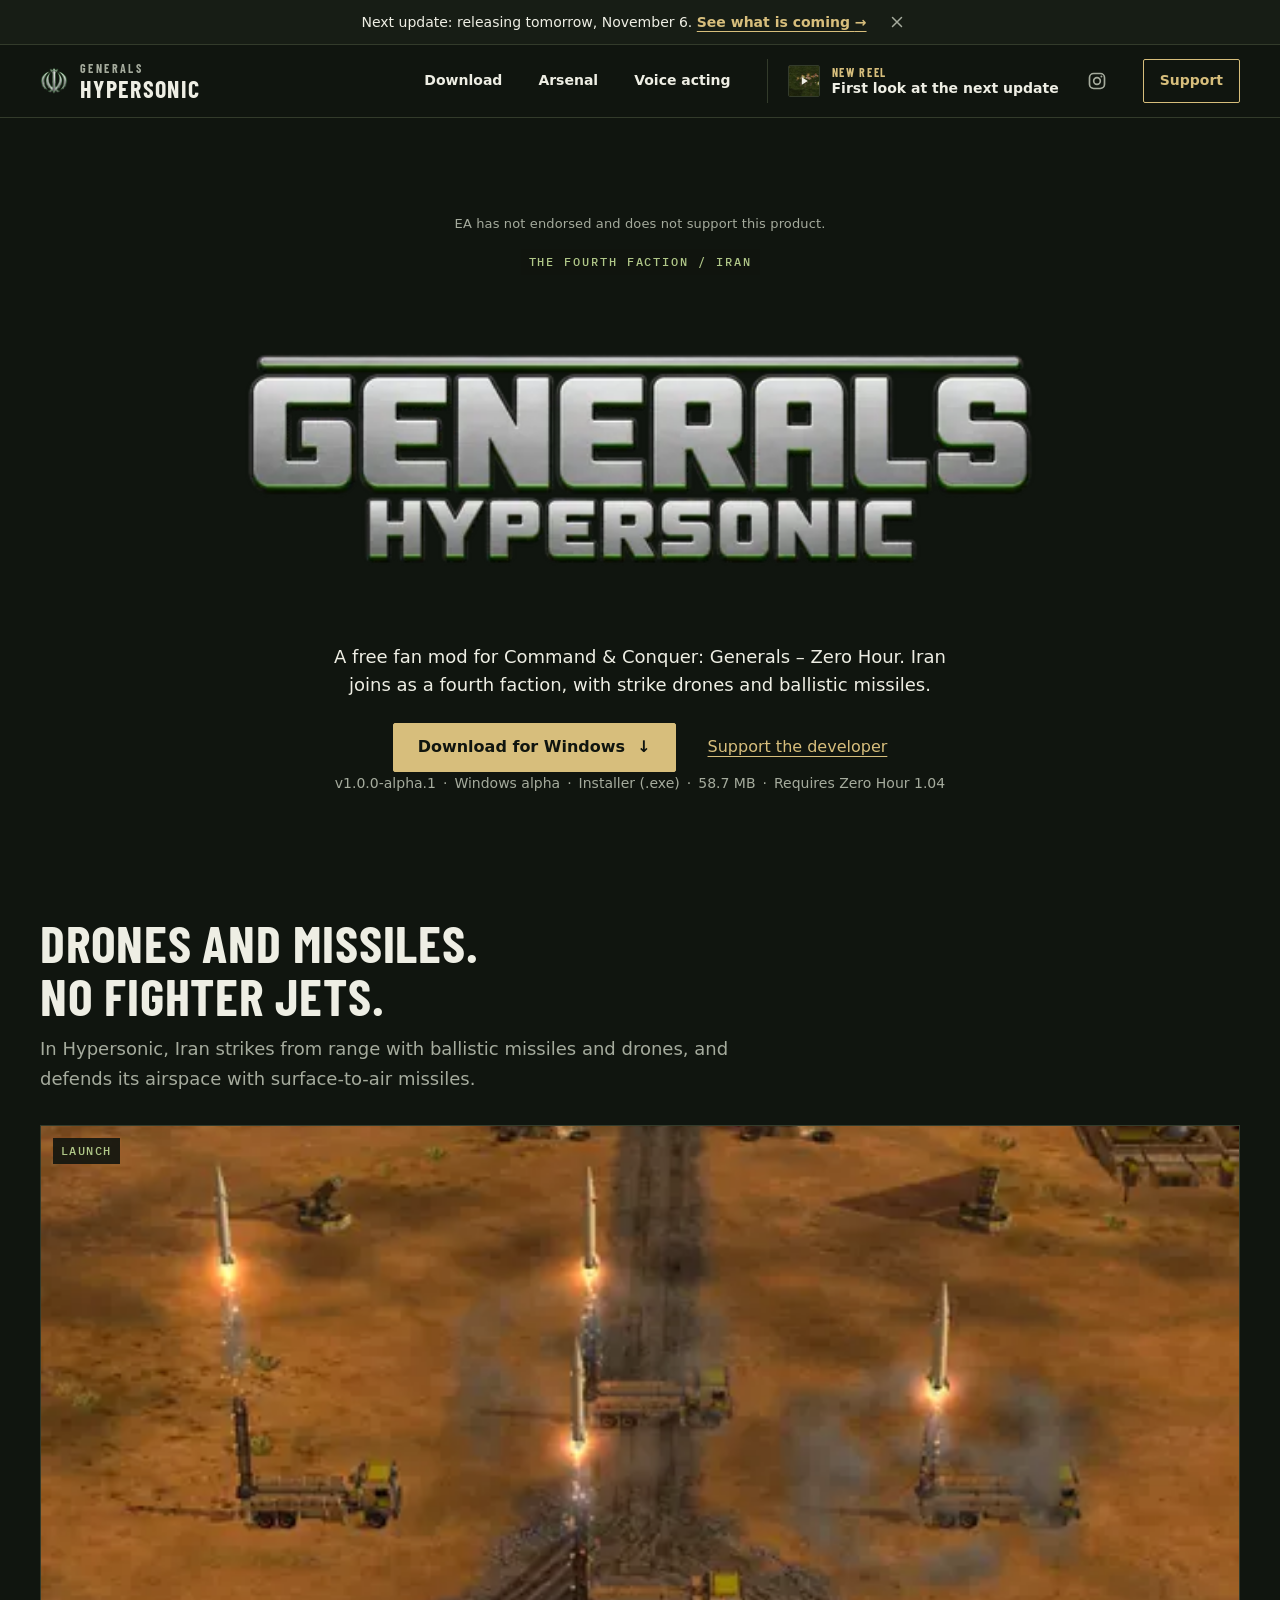
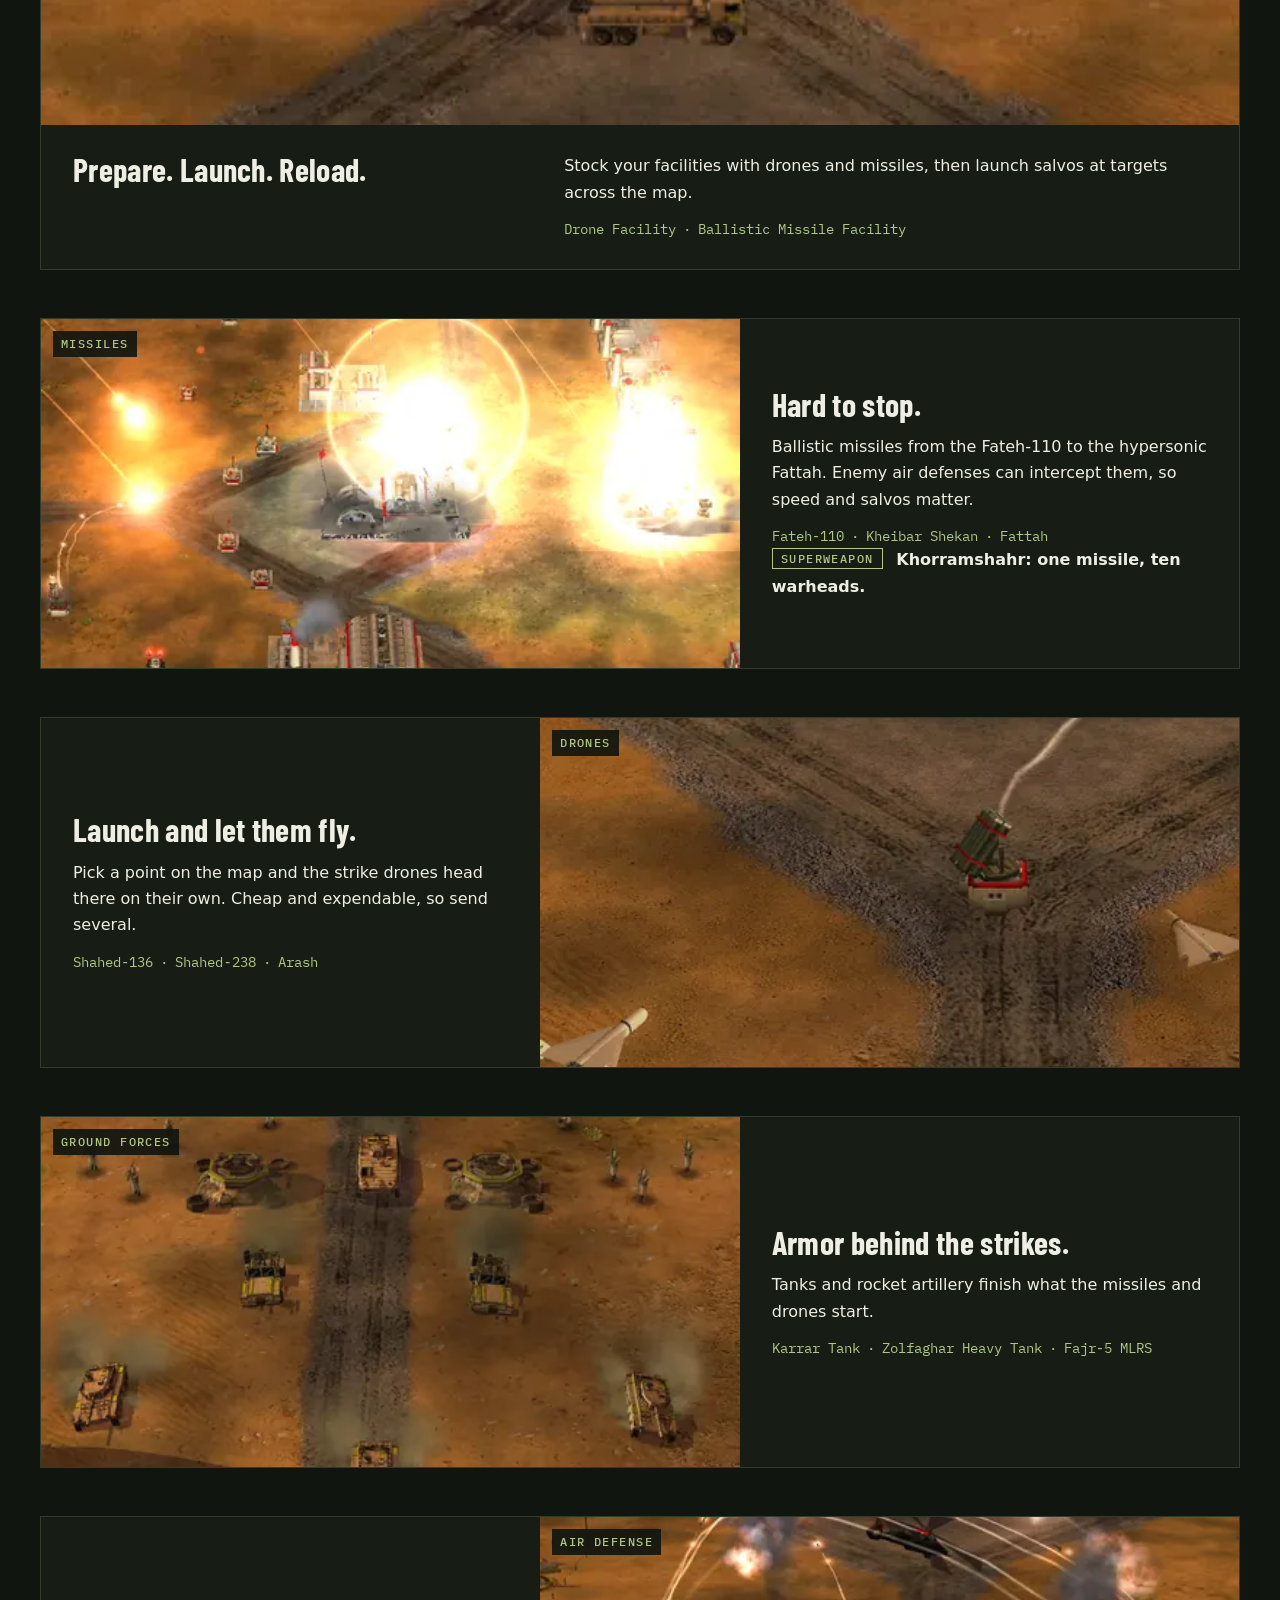
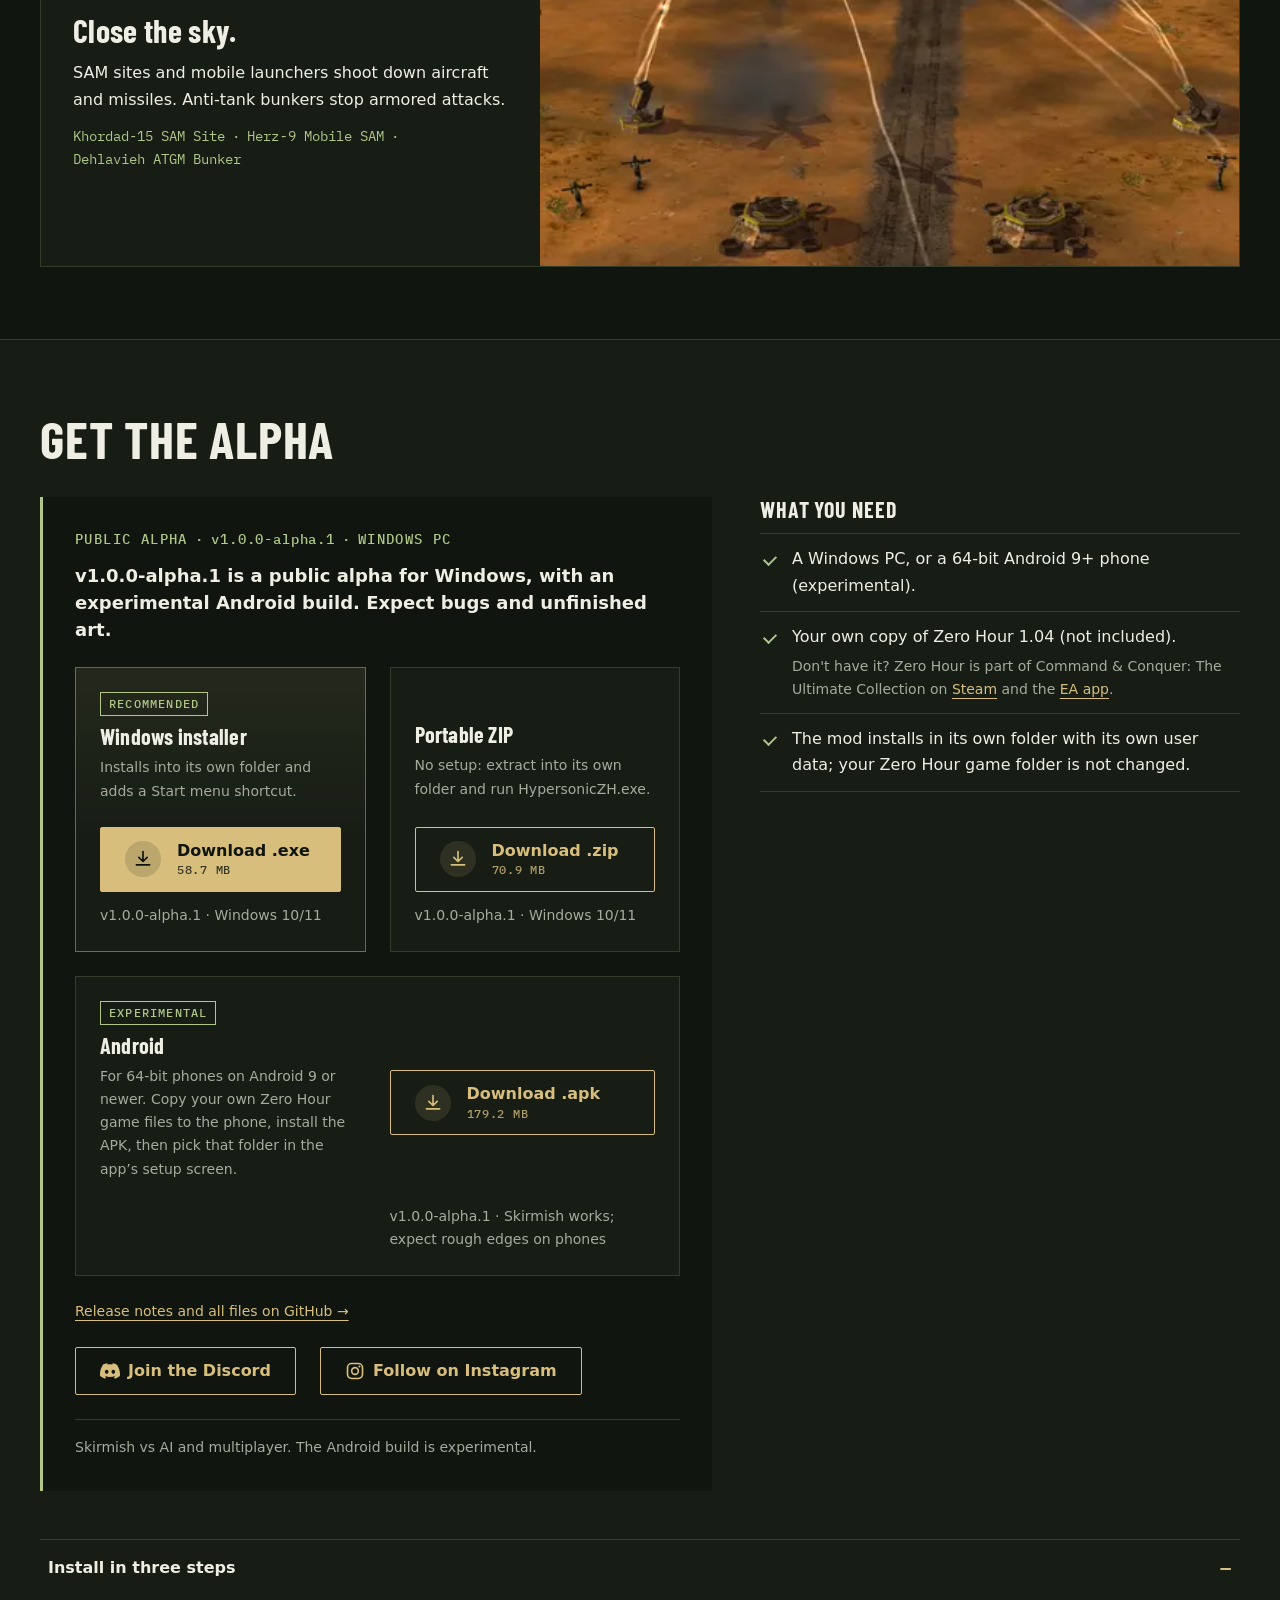
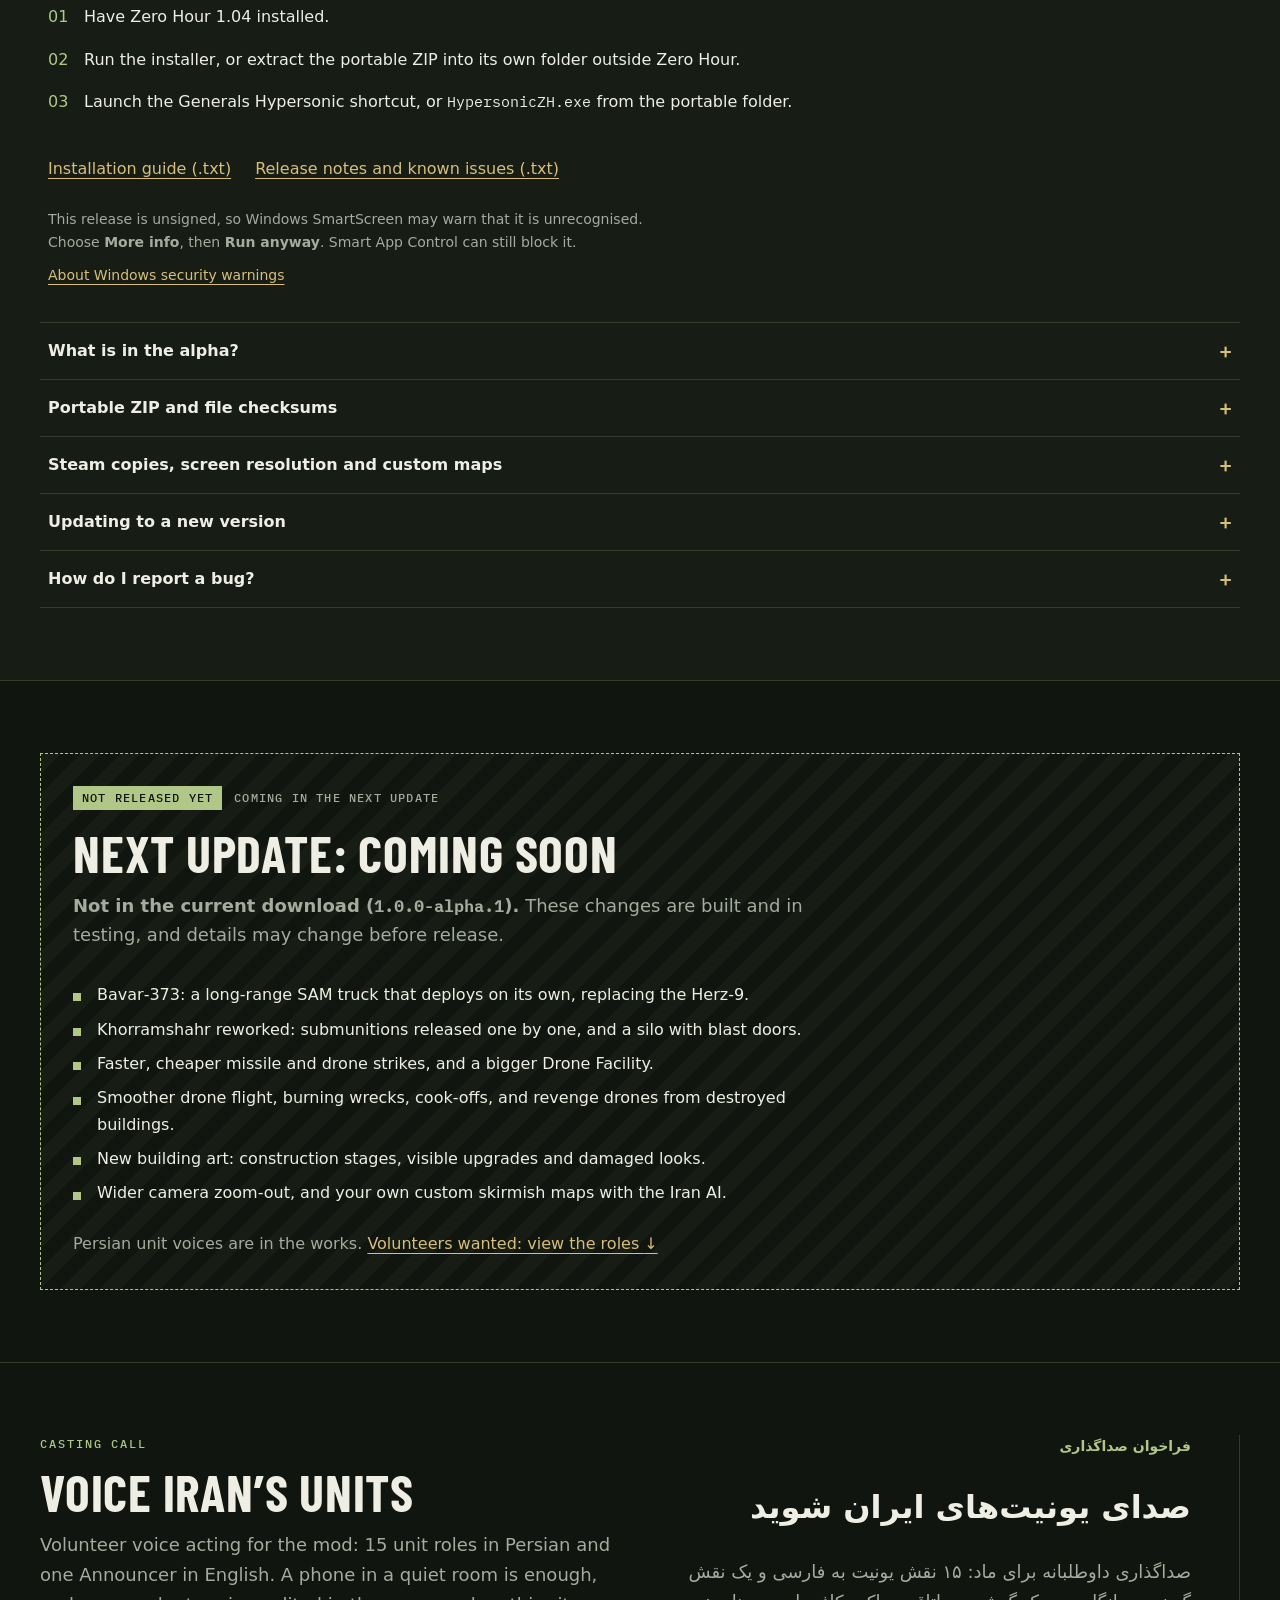
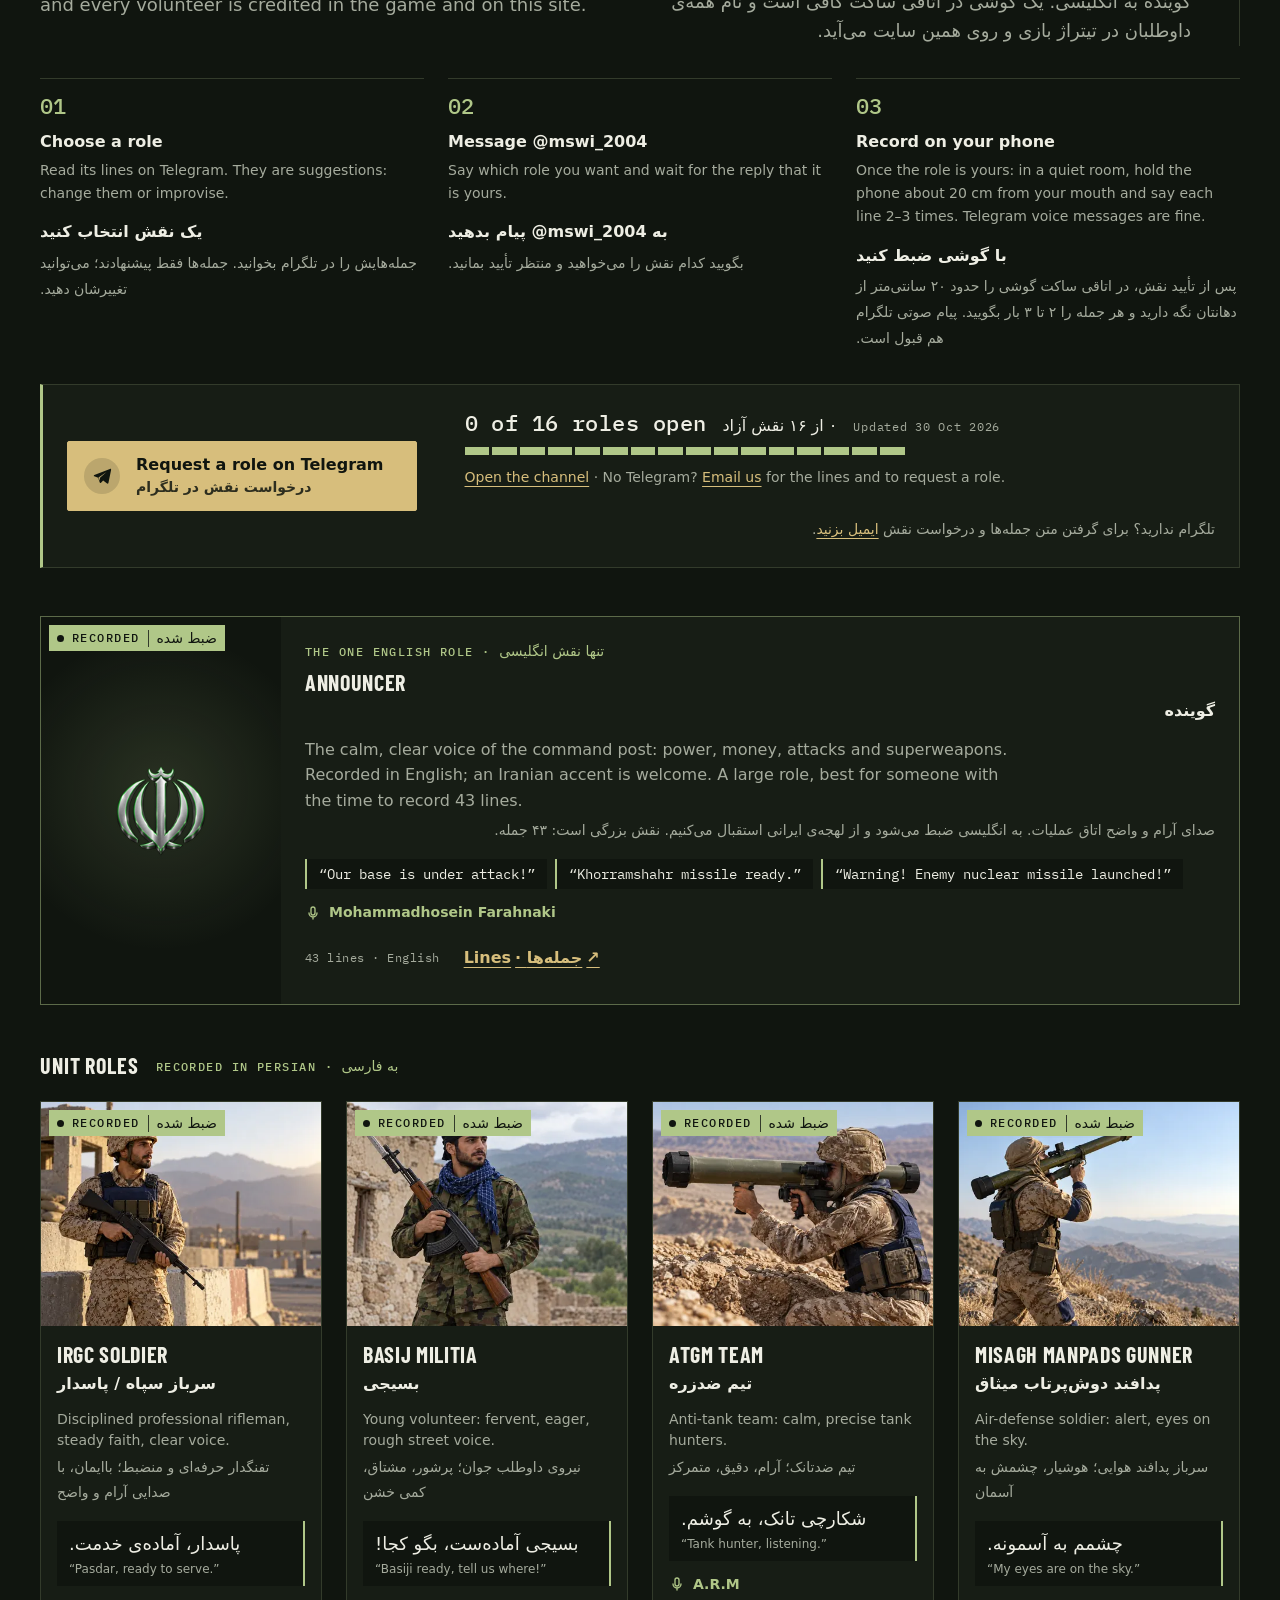
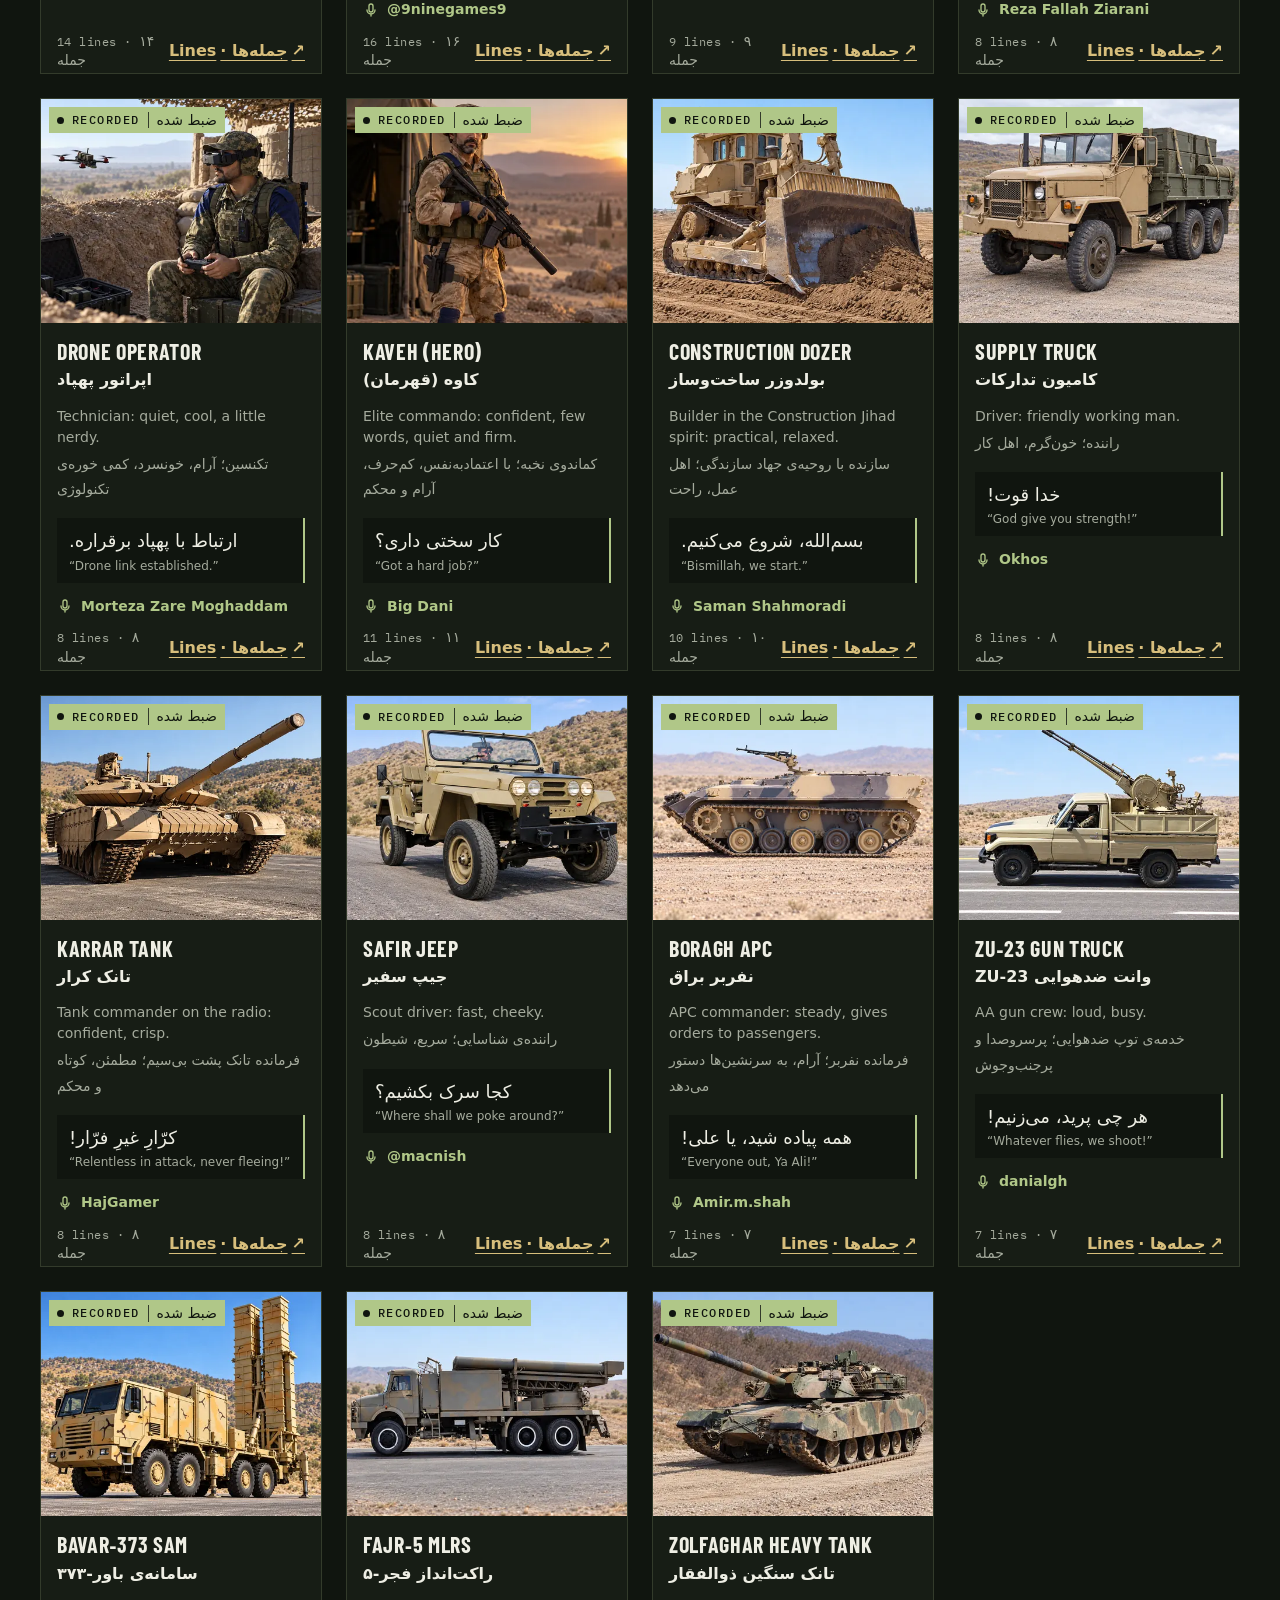
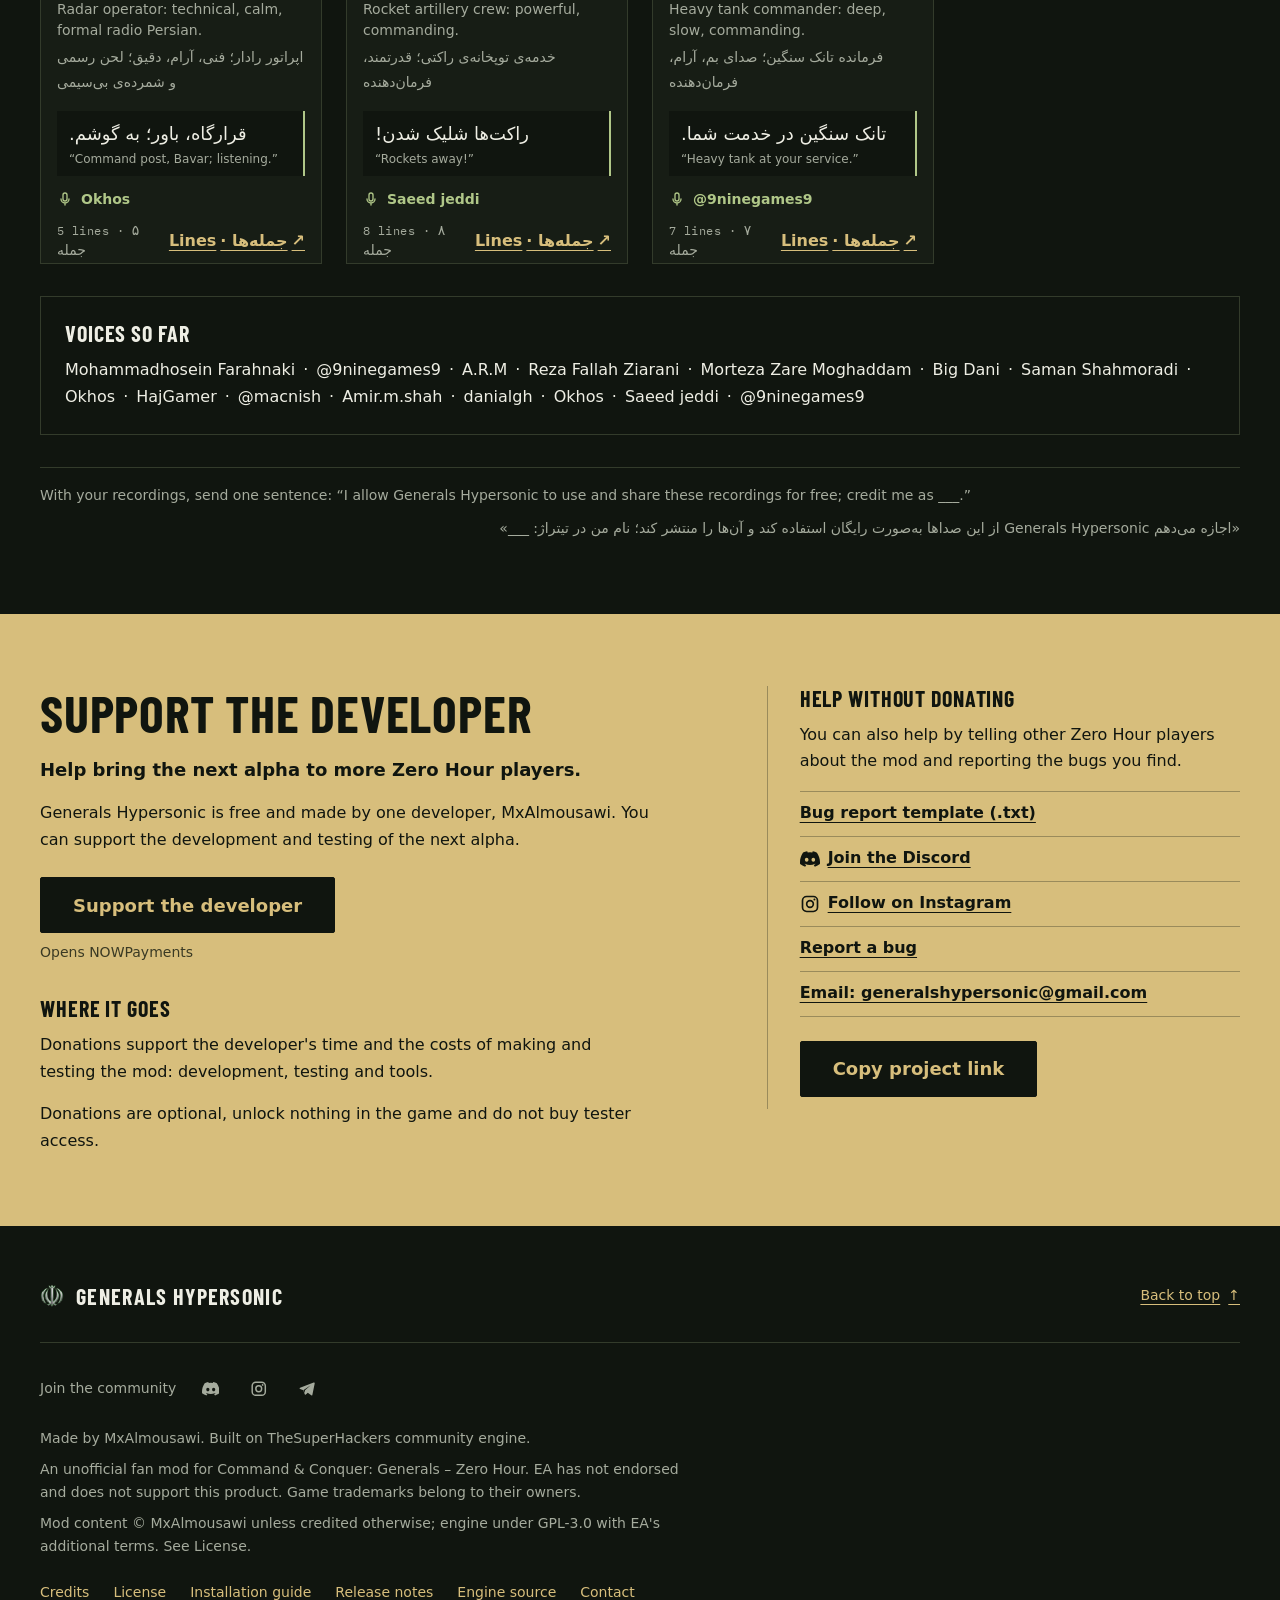
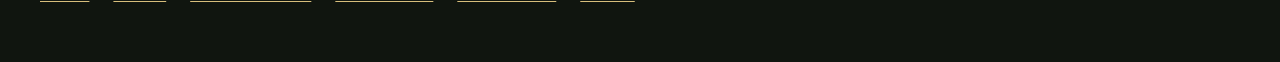
==== commit 0268c410: "Announcement bar: next update releases tomorrow, November 6" ====
--- a/index.html
+++ b/index.html
@@ -41,22 +41,28 @@
        a new campaign (a new id shows it again to everyone) in config.js `announcement`; the count comes from `voices`. -->
   <section class="announce" id="announce" aria-label="Voice acting announcement" hidden>
     <div class="wrap announce-inner">
-      <p>Volunteer voice acting: <span id="announce-count">roles open</span>. <a id="announce-link" href="#voices">View roles <span aria-hidden="true">→</span></a></p>
+      <p><span id="announce-text">Volunteer voice acting: <span id="announce-count">roles open</span>.</span> <a id="announce-link" href="#voices"><span id="announce-link-text">View roles</span> <span aria-hidden="true">→</span></a></p>
       <button class="announce-close" id="announce-close" type="button" aria-label="Dismiss announcement"><svg viewBox="0 0 24 24" aria-hidden="true"><path d="m6 6 12 12M18 6 6 18" fill="none" stroke="currentColor" stroke-width="2" stroke-linecap="round"/></svg></button>
     </div>
   </section>
   <script>
     /* Runs before the first paint, so the page does not jump. Shown when switched on, with a valid campaign id and
-       link, not closed before in this browser, and at least one role open. */
+       link, not closed before in this browser, and either its own text (config `announcement.text`) or a role open. */
     (function () {
       try {
         var config = window.HYPERSONIC_CONFIG || {}, notice = config.announcement || {}, roles = (config.voices || {}).roles || {};
         var open = Object.keys(roles).filter(function (key) { return roles[key] && roles[key].status === 'open'; }).length;
         var key = 'hypersonic.announce.' + notice.id;
-        if (notice.enabled !== true || !/^[\w-]{1,40}$/.test(notice.id || '') || !/^#[A-Za-z][\w-]*$/.test(notice.href || '') || !open) return;
+        if (notice.enabled !== true || !/^[\w-]{1,40}$/.test(notice.id || '') || !/^#[A-Za-z][\w-]*$/.test(notice.href || '') || (!notice.text && !open)) return;
         try { if (localStorage.getItem(key)) return; } catch (error) { /* storage blocked: show it */ }
         var bar = document.getElementById('announce'), root = document.documentElement;
-        document.getElementById('announce-count').textContent = open + (open === 1 ? ' role open' : ' roles open');
+        if (notice.text) {
+          document.getElementById('announce-text').textContent = notice.text;
+          document.getElementById('announce-link-text').textContent = notice.linkText || 'Read more';
+          bar.setAttribute('aria-label', 'Announcement');
+        } else {
+          document.getElementById('announce-count').textContent = open + (open === 1 ? ' role open' : ' roles open');
+        }
         document.getElementById('announce-link').href = notice.href;
         bar.hidden = false;
         root.style.setProperty('--announce-height', Math.ceil(bar.getBoundingClientRect().height) + 'px');
--- a/style.css
+++ b/style.css
@@ -103,18 +103,43 @@
 .social-links a:hover{color:var(--brass-hover);background:var(--surface)}
 .social-links svg{display:block;width:19px;height:19px}
 .header-social{padding-left:var(--space-4);border-left:1px solid var(--rule)}
+.social-name{display:none}
 .menu-toggle{display:none;align-items:center;justify-content:center;gap:var(--space-2);min-width:80px;min-height:44px;padding:var(--space-2) var(--space-3);border:1px solid var(--rule);border-radius:var(--radius);background:transparent;color:var(--ink);font-size:var(--text-sm);font-weight:600}
 .menu-toggle:hover,.menu-toggle[aria-expanded="true"]{border-color:var(--brass);color:var(--brass)}
 .menu-toggle svg{width:18px;height:18px}
 @media (min-width:768px) and (max-width:1023px){.header-inner{gap:var(--space-4)}.site-header nav{gap:var(--space-1)}.site-header nav a{padding-inline:var(--space-2)}.header-social{padding-left:var(--space-3)}}
 @media (max-width:767px){
-  .header-inner{position:relative}
-  .header-social{display:none}
+  .header-inner{position:relative;flex-wrap:wrap;row-gap:0}
+  /* phones: the community links on a thin strip under the header row (most Instagram visitors are on a phone) */
+  .header-social{order:5;flex:0 0 100%;justify-content:center;gap:var(--space-5);padding:0;border-left:0;border-top:1px solid var(--rule)}
+  .header-social a{width:auto;gap:var(--space-2);padding-inline:var(--space-2);font-size:var(--text-sm);font-weight:600}
+  .header-social svg{width:16px;height:16px}
+  .social-name{display:inline}
   .menu-toggle{display:inline-flex}
   .site-header .nav-support{margin-left:auto;padding-inline:var(--space-3)}
   .site-header.has-menu nav{display:none;position:absolute;left:0;right:0;top:100%;z-index:1;grid-template-columns:1fr 1fr;gap:var(--space-2);margin:0;padding:var(--space-3);border:1px solid var(--rule);background:var(--bg);box-shadow:0 12px 24px rgb(0 0 0 / .2)}
   .site-header.menu-open nav{display:grid}
   .site-header nav a{min-height:48px}
+}
+@media (max-width:399px){.header-social{justify-content:space-between;gap:0}.header-social a{padding-inline:var(--space-1)}}
+/* Temporary header promo (config.promo): reel link + Instagram account in the header icons' slot. */
+.header-feature .feature-reel{width:auto;gap:var(--space-3);padding:0 var(--space-3) 0 var(--space-1);color:var(--ink);font-weight:400}
+.header-feature .feature-reel:hover{color:var(--ink);background:var(--surface)}
+.feature-thumb{position:relative;flex:none;width:32px;height:32px;overflow:hidden;border:1px solid var(--rule);border-radius:var(--radius);color:var(--ink)}
+.feature-thumb img{width:100%;height:100%;object-fit:cover}
+.header-feature .feature-thumb svg{position:absolute;inset:0;width:100%;height:100%;padding:8px;background:rgb(16 21 15 / .35)}
+.feature-text{display:flex;flex-direction:column;line-height:1.2;white-space:nowrap}
+.feature-kicker{font:700 var(--text-xs)/1.2 var(--font-display);letter-spacing:.14em;text-transform:uppercase;color:var(--brass)}
+.feature-title{font-size:var(--text-sm);font-weight:600}
+.feature-reel:hover .feature-title{color:var(--brass-hover)}
+@media (min-width:768px) and (max-width:1023px){.feature-title{display:none}.feature-kicker{font-size:var(--text-sm)}}
+@media (max-width:767px){
+  .header-feature{justify-content:space-between;gap:var(--space-2)}
+  .header-feature .feature-reel{gap:var(--space-2);min-width:0;padding-inline:0 var(--space-2)}
+  .feature-thumb{width:28px;height:28px}
+  .header-feature .feature-thumb svg{padding:7px}
+  .feature-text{flex-direction:row;align-items:baseline;gap:var(--space-2);min-width:0}
+  .feature-title{overflow:hidden;text-overflow:ellipsis}
 }
 
 /* Hero */
@@ -523,10 +548,10 @@
 @media (max-width:359px){
   :root{--gutter:16px}
   .brand{font-size:22px}
-  .menu-toggle{width:44px;min-width:44px;height:44px;padding:0}
-  .menu-label{display:none}
   .footer-top{flex-wrap:wrap;gap:var(--space-2)}
 }
+/* icon-only Menu up to 374px: with its label it wraps onto a row of its own at 360 (the common Android width) */
+@media (max-width:374px){.menu-toggle{width:44px;min-width:44px;height:44px;padding:0}.menu-label{display:none}}
 @media (prefers-reduced-motion:reduce){
   html{scroll-behavior:auto}
   *,*::before,*::after{animation:none!important;transition:none!important}
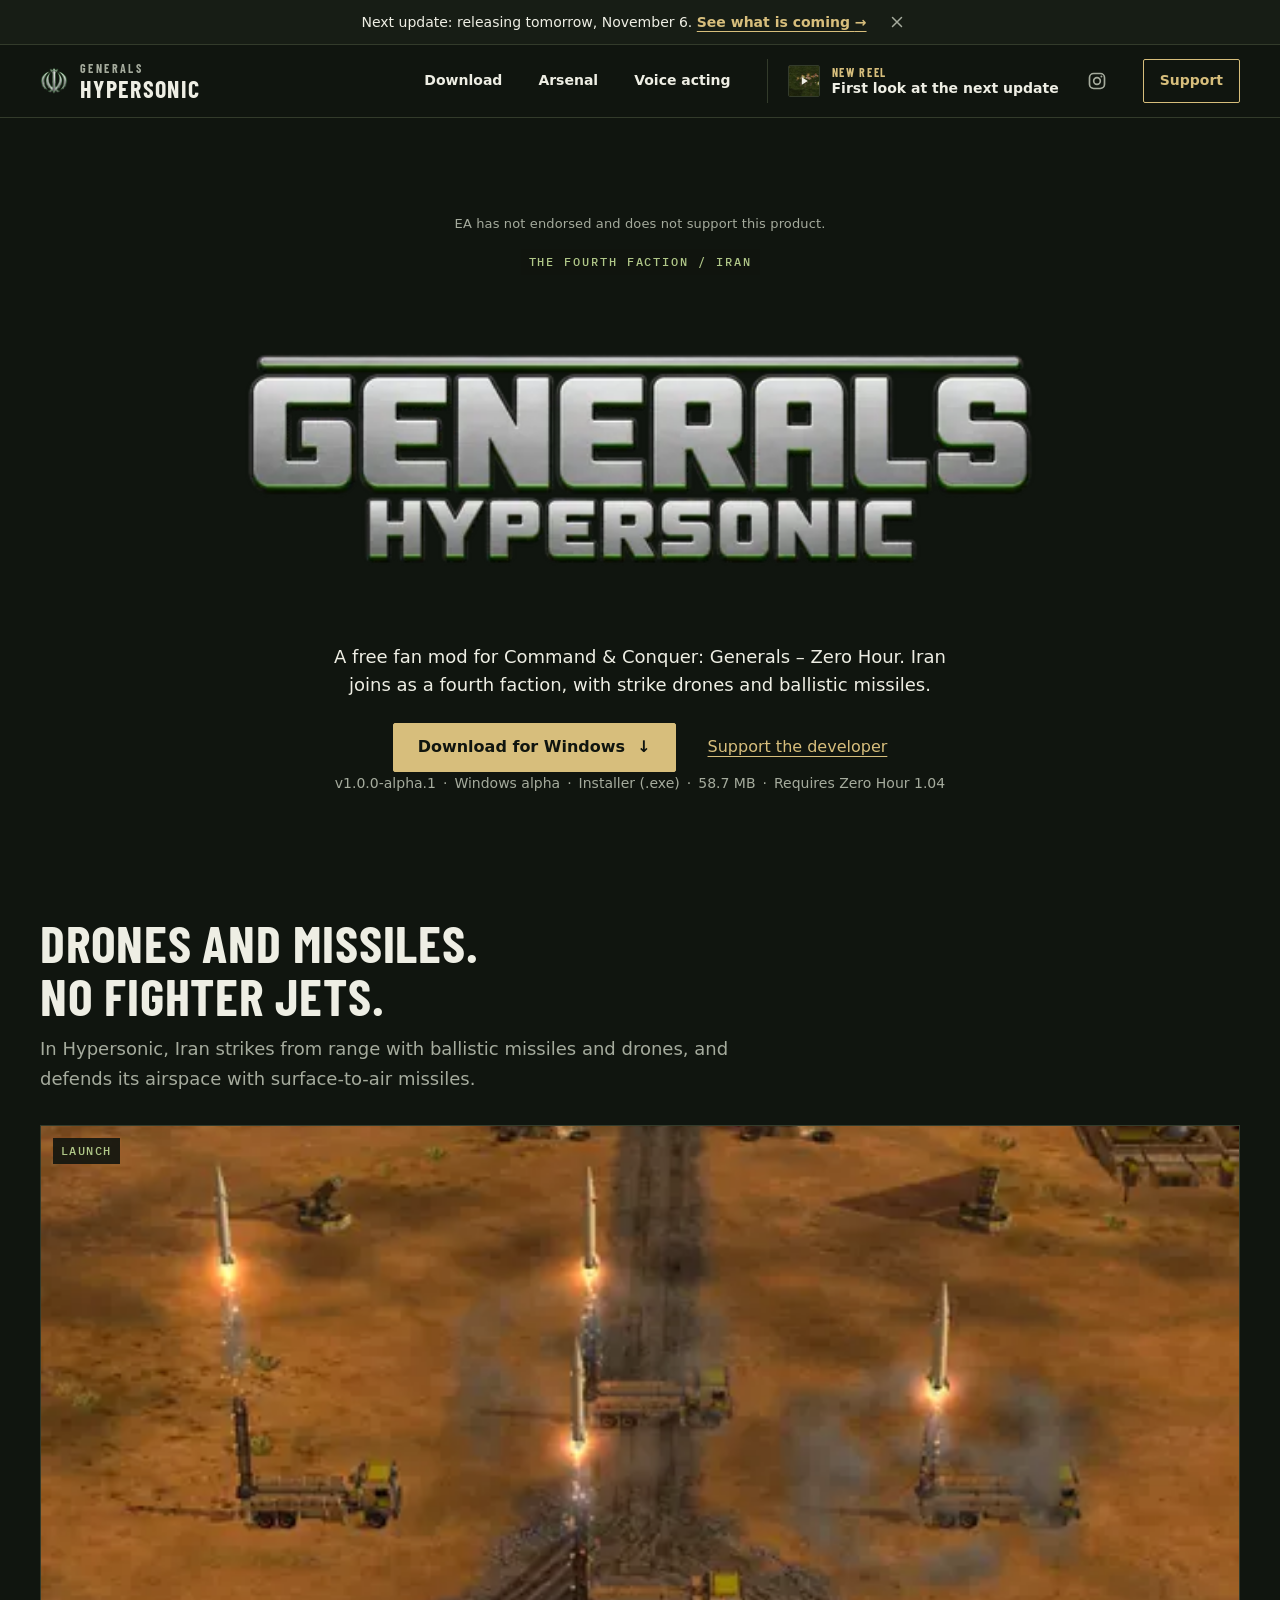
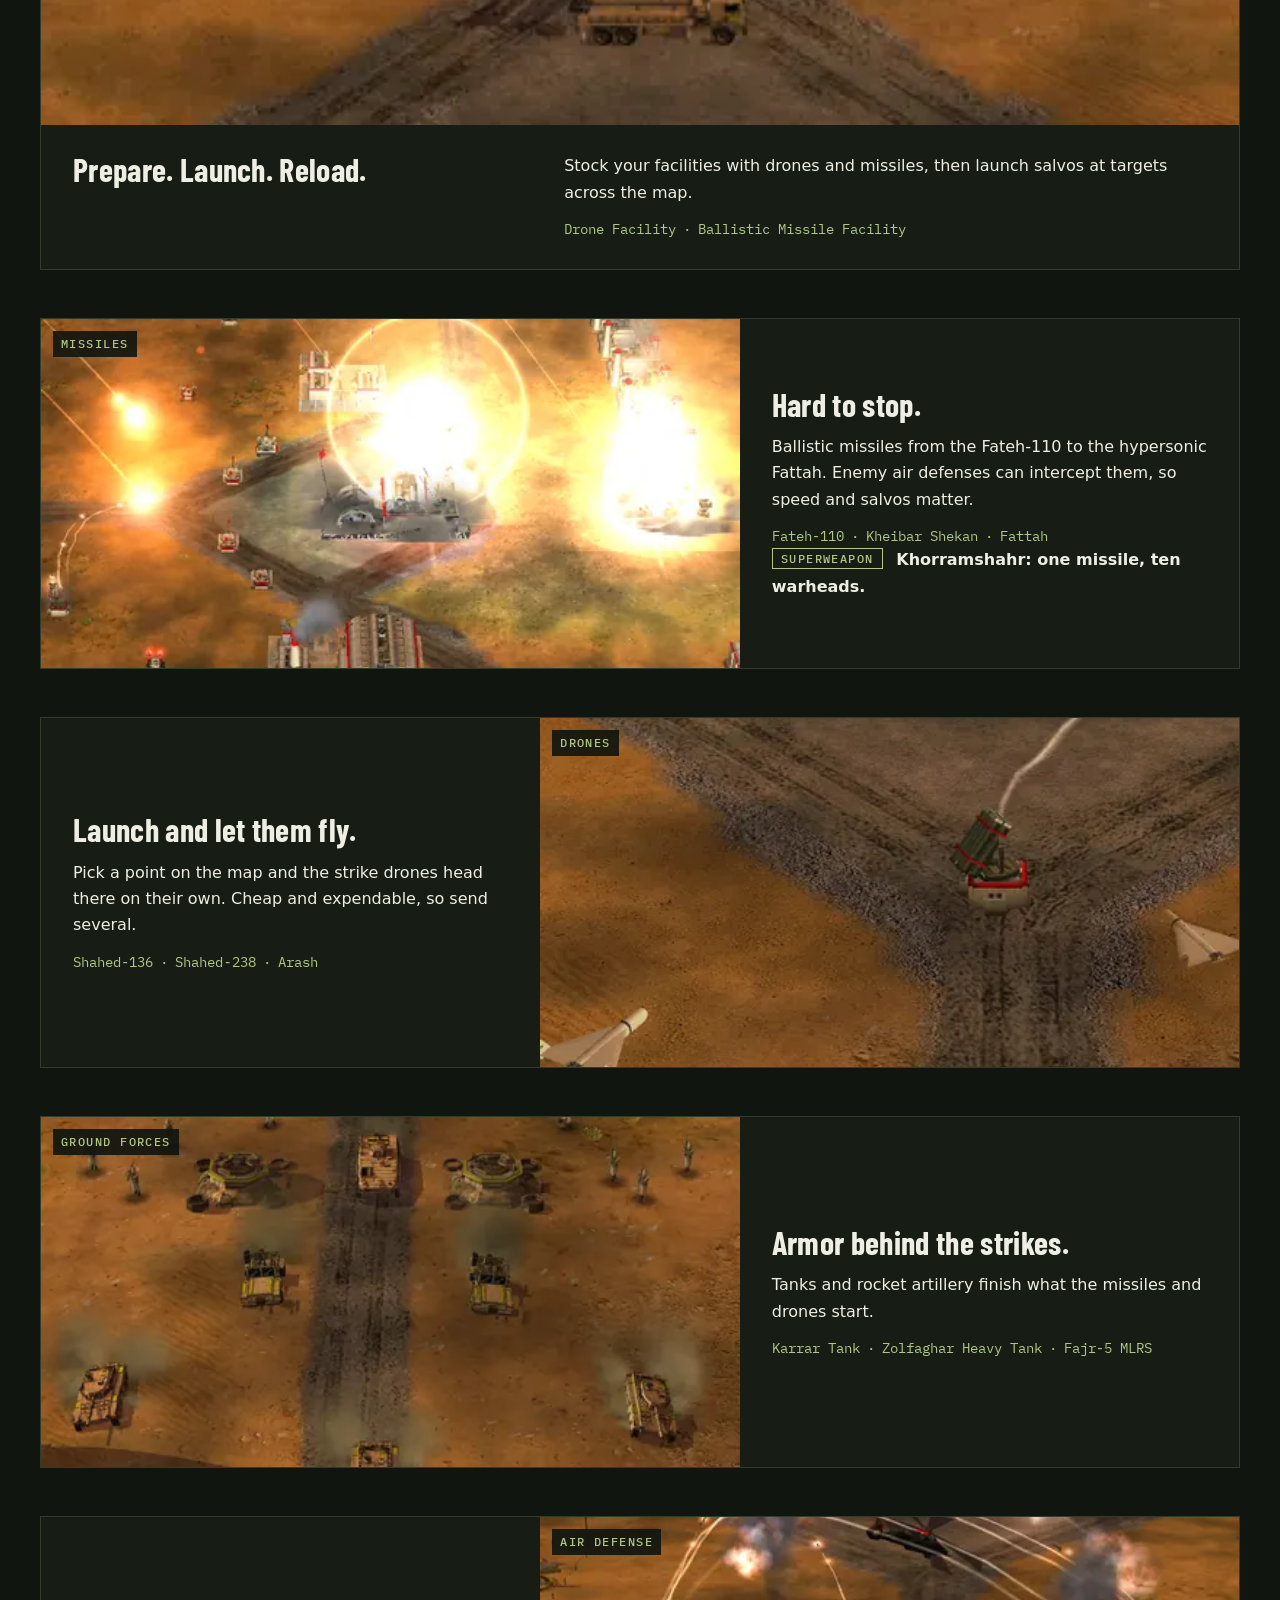
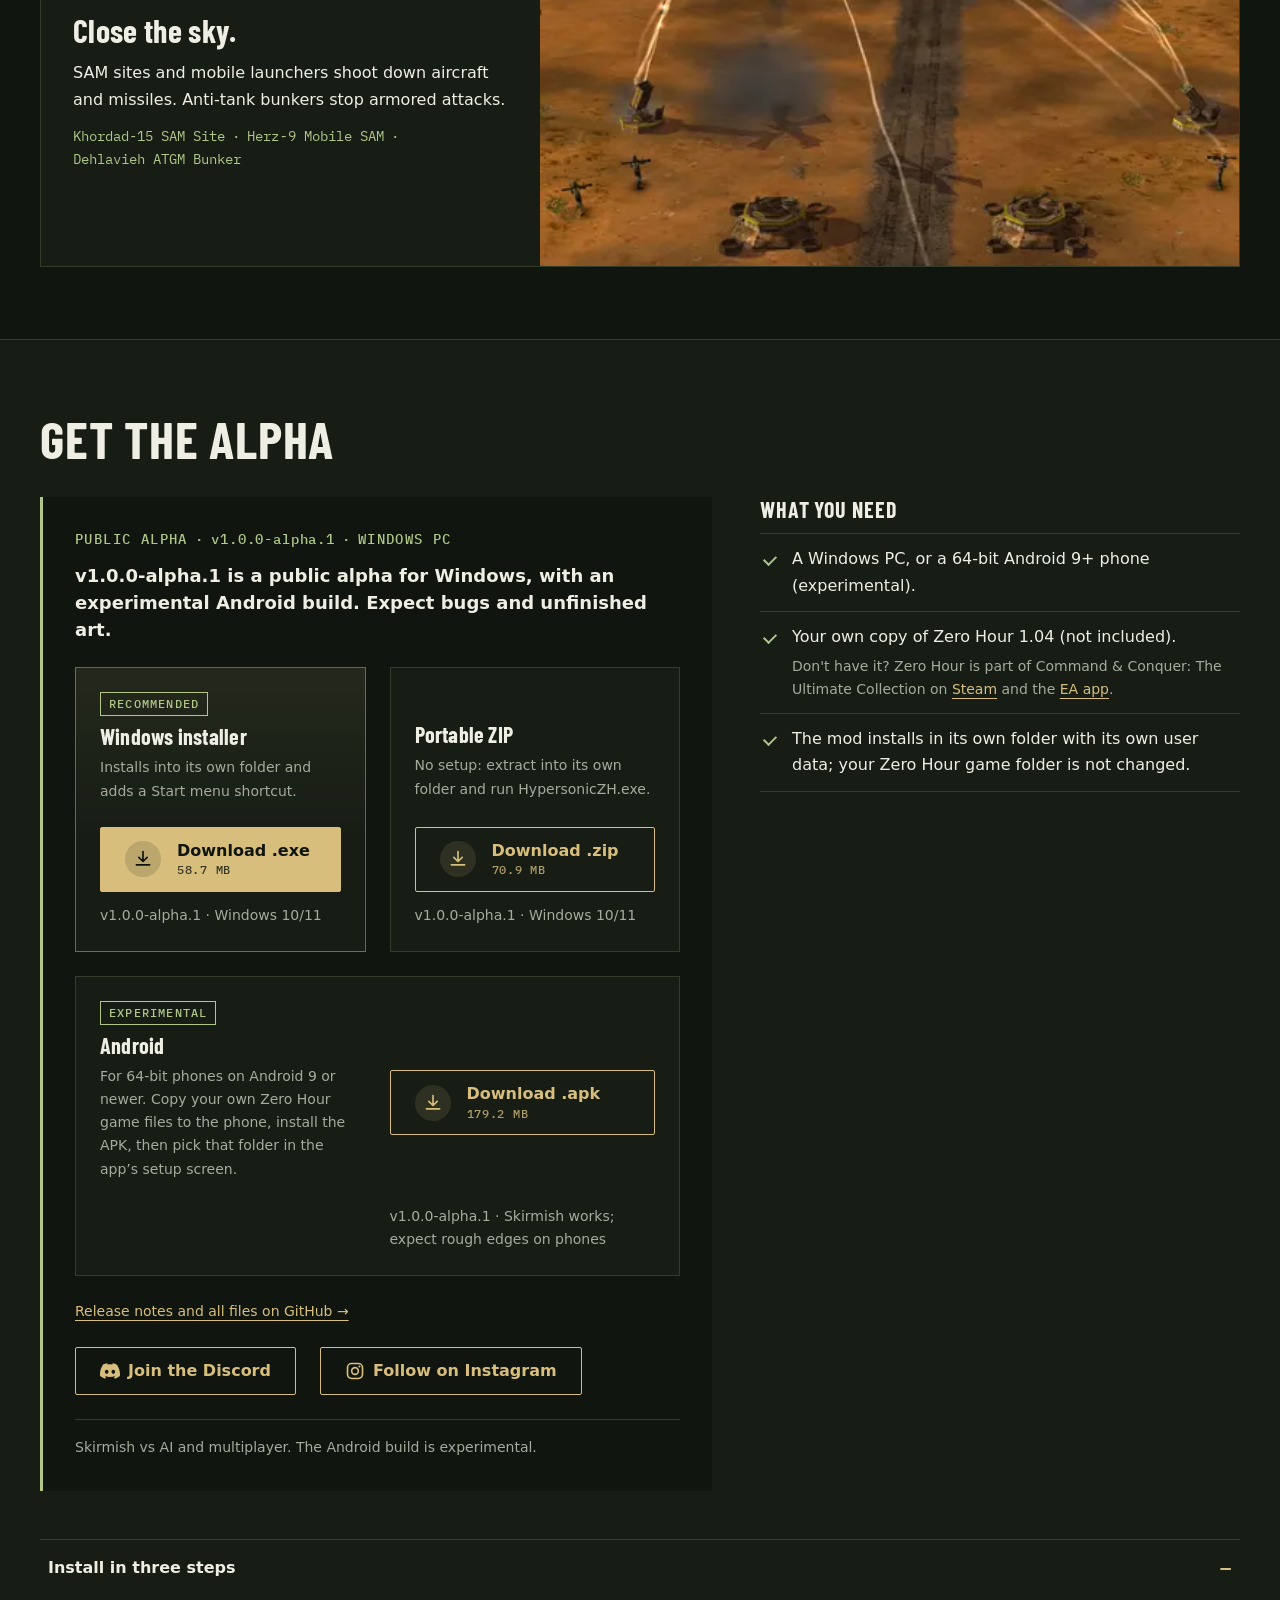
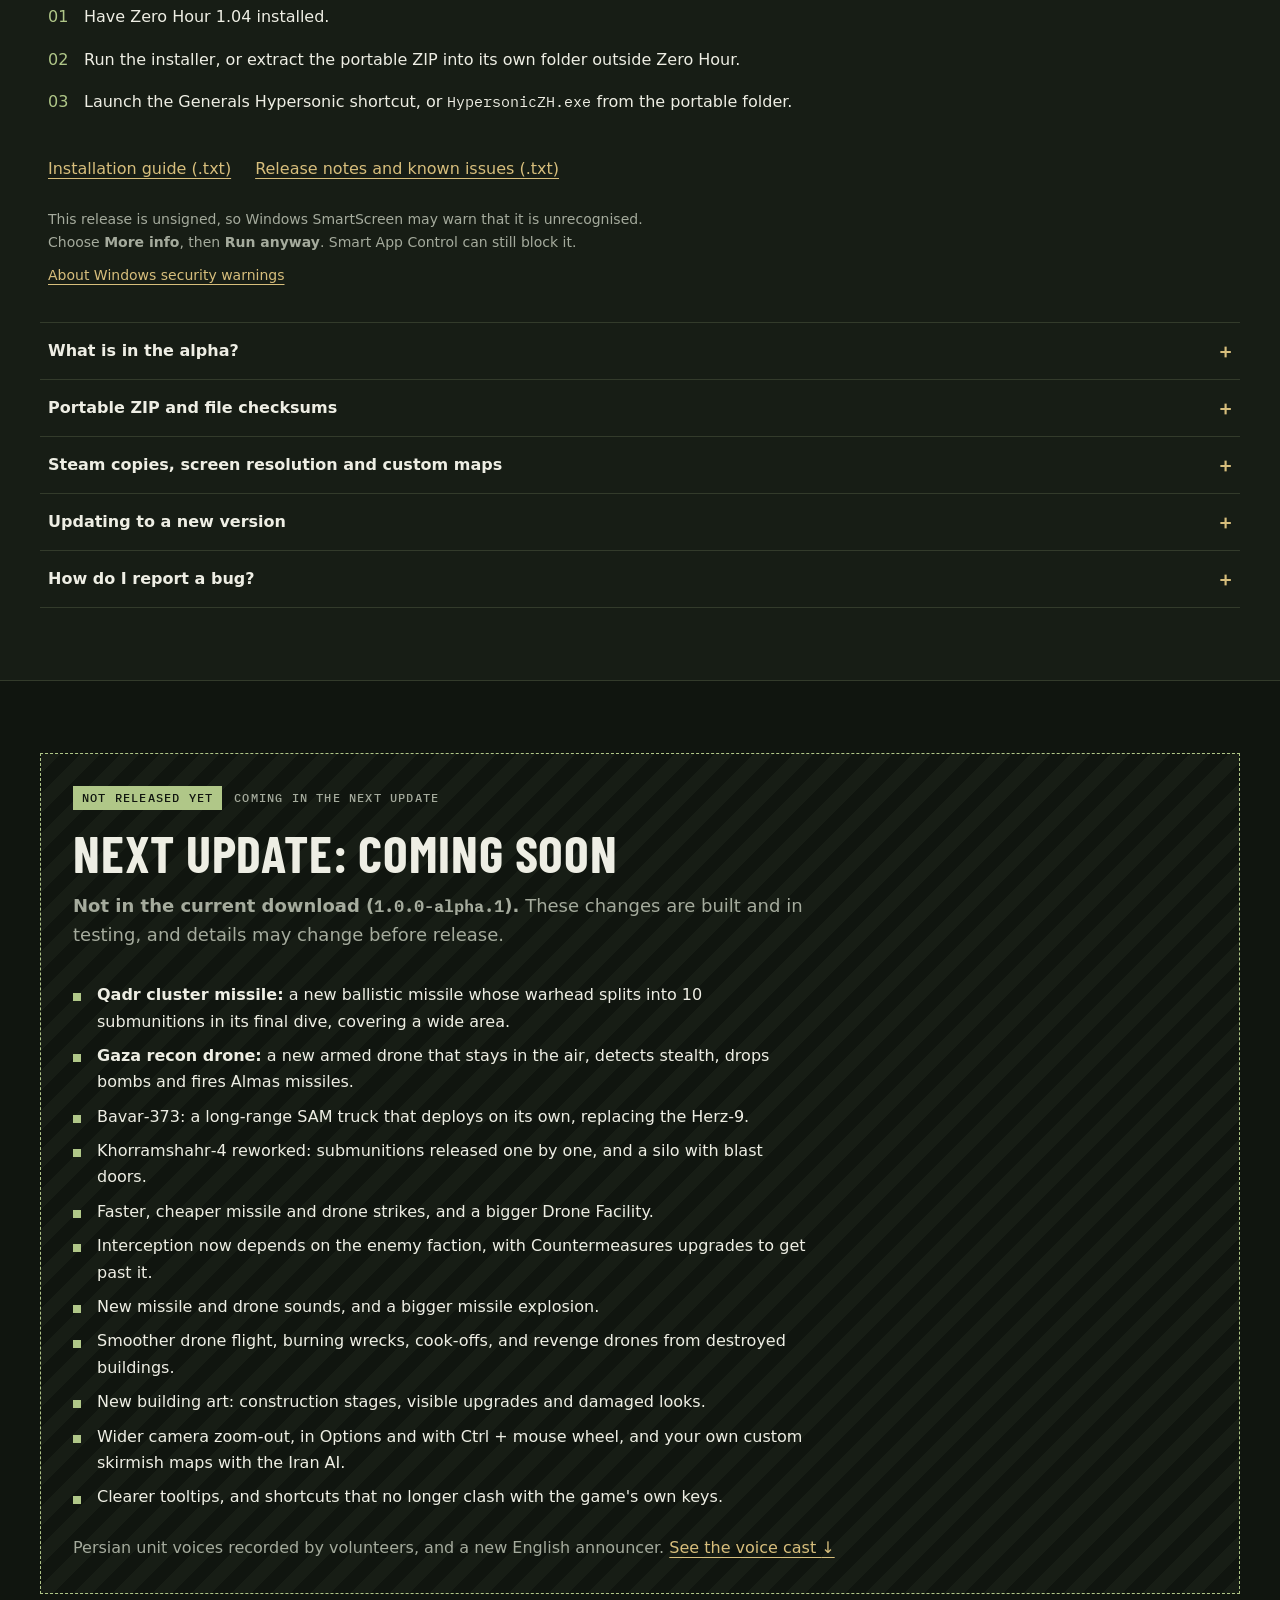
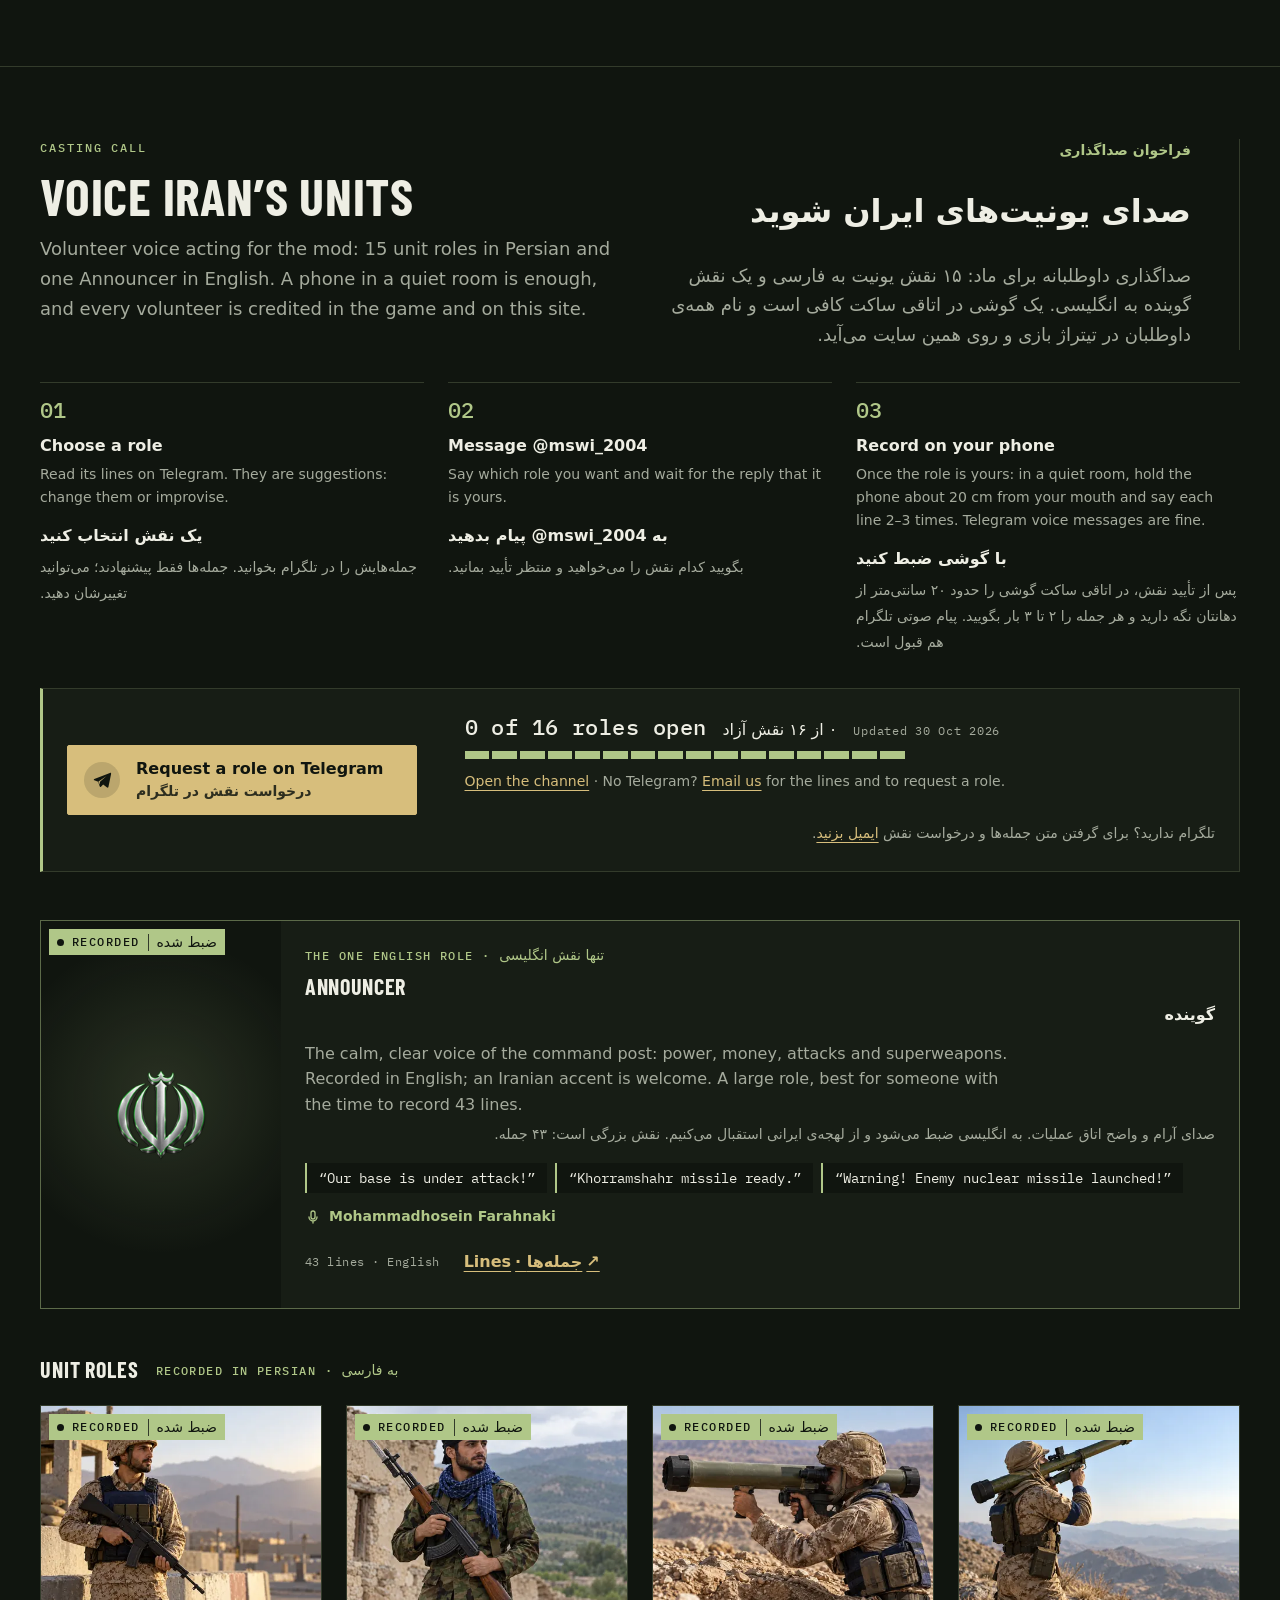
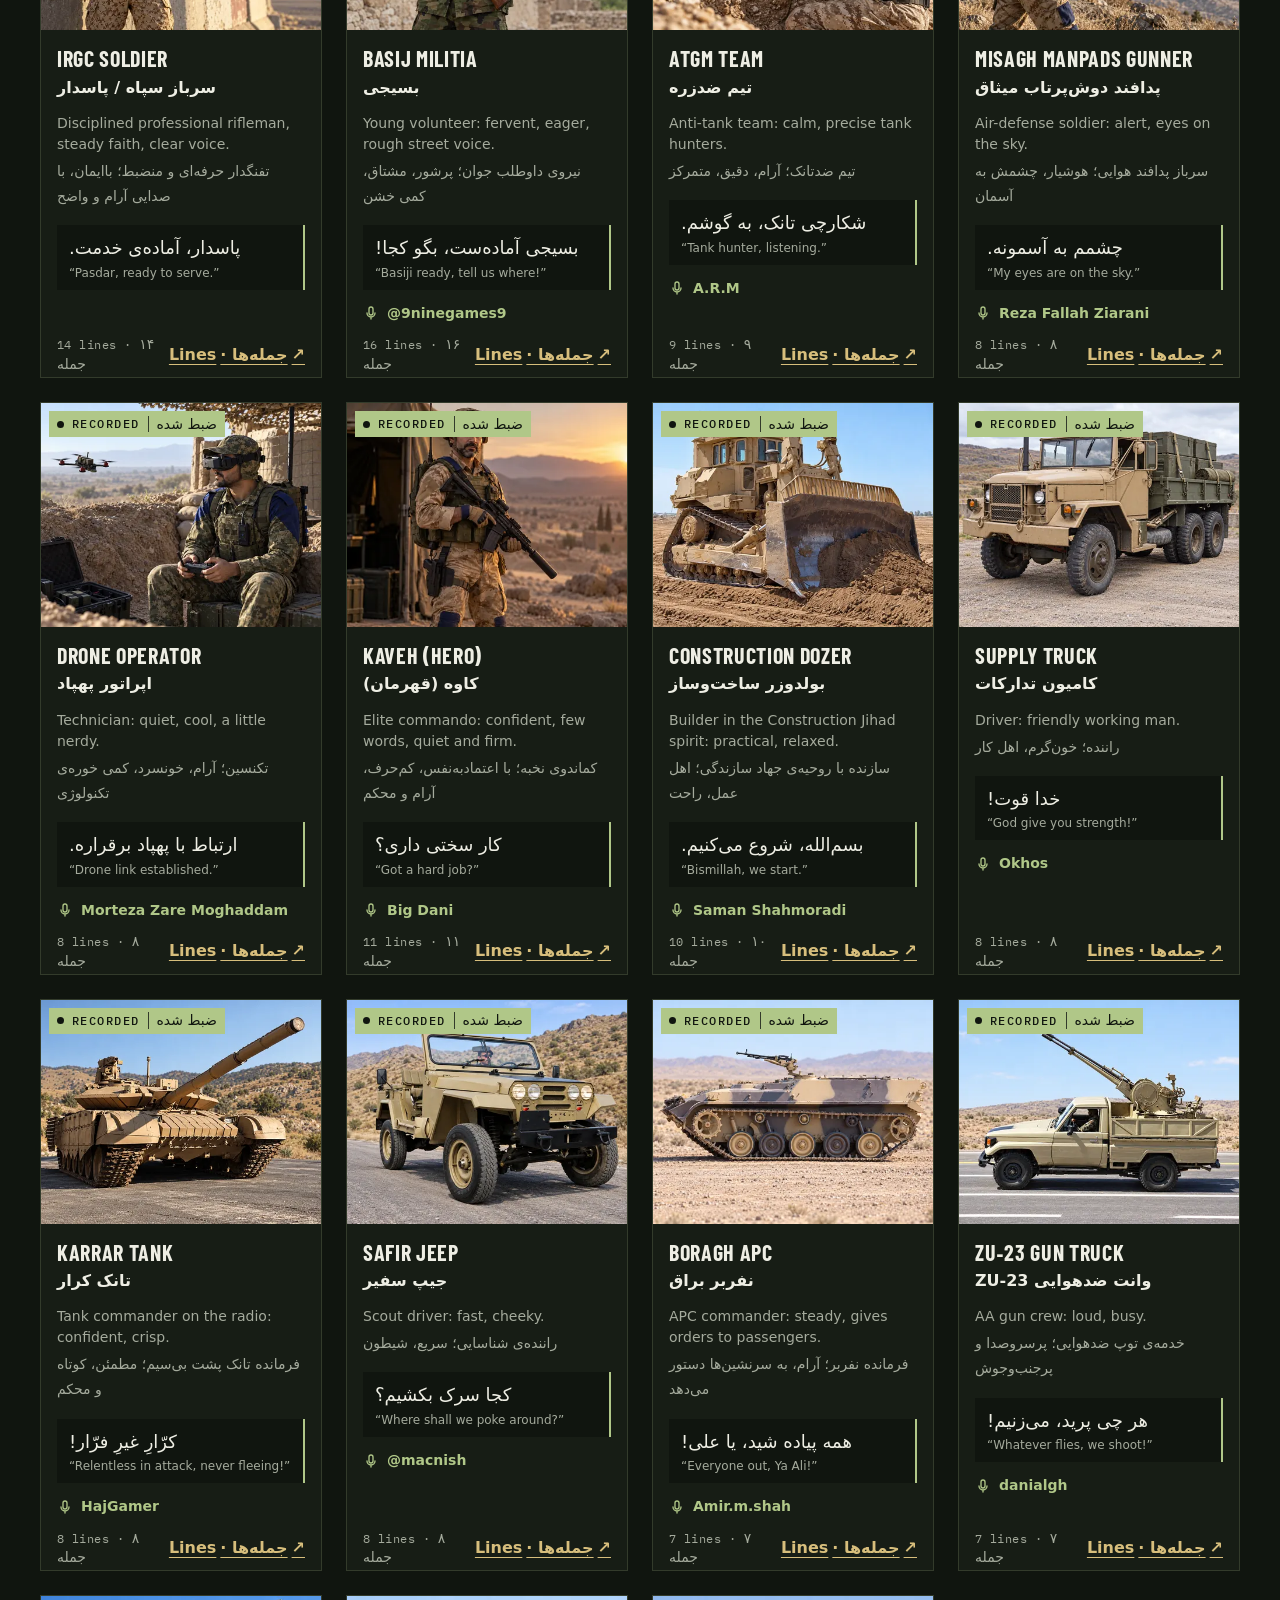
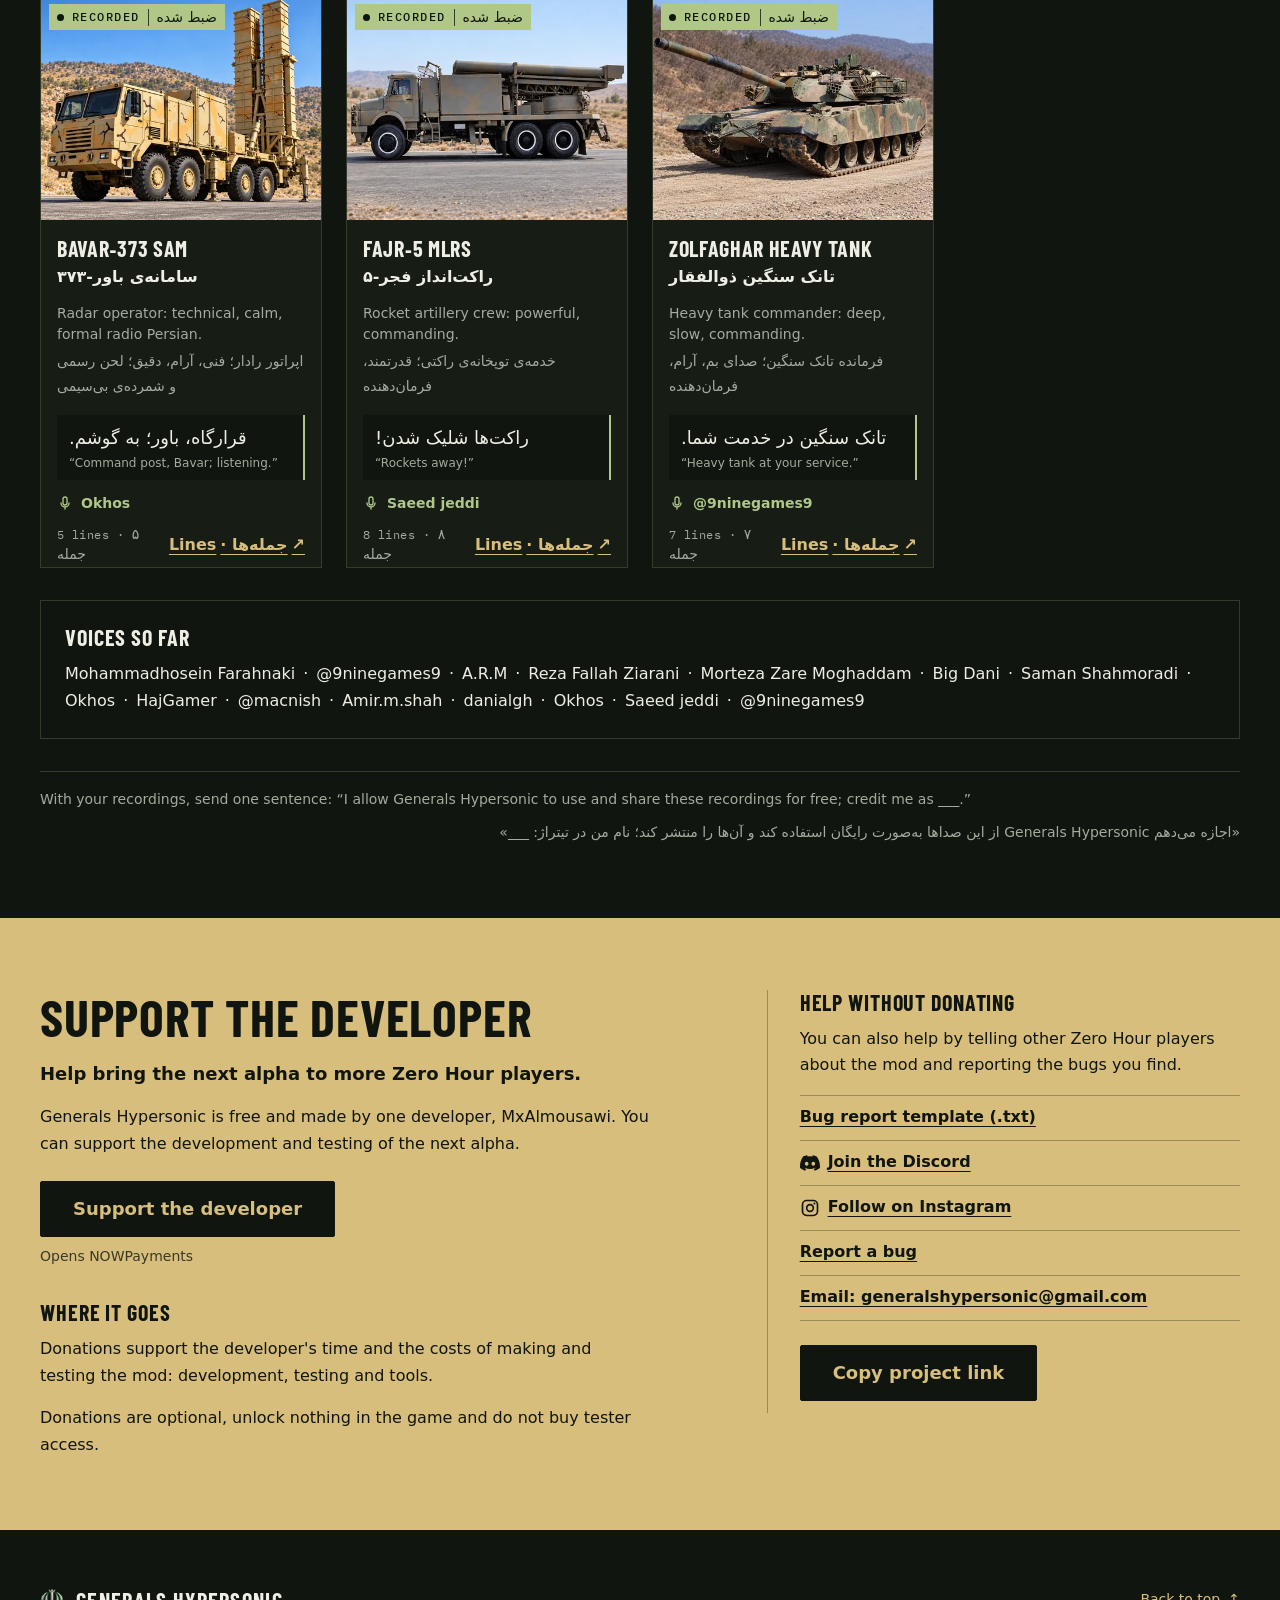
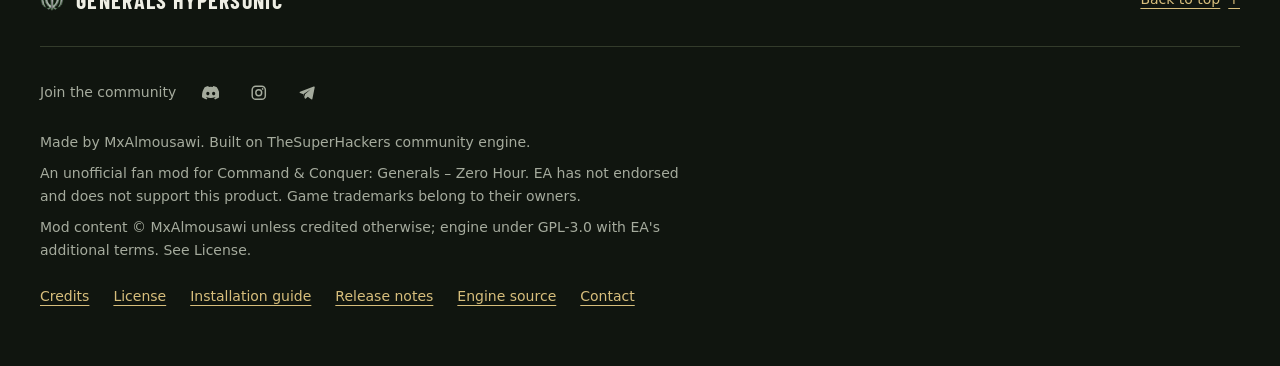
==== commit 4d79f9af: "Next update section: Qadr cluster missile, Gaza recon drone, voices and the other new features" ====
--- a/index.html
+++ b/index.html
@@ -185,14 +185,19 @@
         <p class="next-flag"><span class="badge next-badge">Not released yet</span><span>Coming in the next update</span></p>
         <div class="section-heading"><h2 id="next-title">Next update: coming soon</h2><p><strong>Not in the current download (<span class="next-current">1.0.0-alpha.1</span>).</strong> These changes are built and in testing, and details may change before release.</p></div>
         <ul class="next-list">
+          <li><strong>Qadr cluster missile:</strong> a new ballistic missile whose warhead splits into 10 submunitions in its final dive, covering a wide area.</li>
+          <li><strong>Gaza recon drone:</strong> a new armed drone that stays in the air, detects stealth, drops bombs and fires Almas missiles.</li>
           <li>Bavar&#8209;373: a long-range SAM truck that deploys on its own, replacing the Herz&#8209;9.</li>
-          <li>Khorramshahr reworked: submunitions released one by one, and a silo with blast doors.</li>
+          <li>Khorramshahr&#8209;4 reworked: submunitions released one by one, and a silo with blast doors.</li>
           <li>Faster, cheaper missile and drone strikes, and a bigger Drone Facility.</li>
+          <li>Interception now depends on the enemy faction, with Countermeasures upgrades to get past it.</li>
+          <li>New missile and drone sounds, and a bigger missile explosion.</li>
           <li>Smoother drone flight, burning wrecks, cook-offs, and revenge drones from destroyed buildings.</li>
           <li>New building art: construction stages, visible upgrades and damaged looks.</li>
-          <li>Wider camera zoom-out, and your own custom skirmish maps with the Iran AI.</li>
+          <li>Wider camera zoom-out, in Options and with Ctrl + mouse wheel, and your own custom skirmish maps with the Iran AI.</li>
+          <li>Clearer tooltips, and shortcuts that no longer clash with the game's own keys.</li>
         </ul>
-        <p class="next-voices">Persian unit voices are in the works. <a href="#voices">Volunteers wanted: view the roles <span aria-hidden="true">↓</span></a></p>
+        <p class="next-voices">Persian unit voices recorded by volunteers, and a new English announcer. <a href="#voices">See the voice cast <span aria-hidden="true">↓</span></a></p>
         </div>
       </div>
     </section>
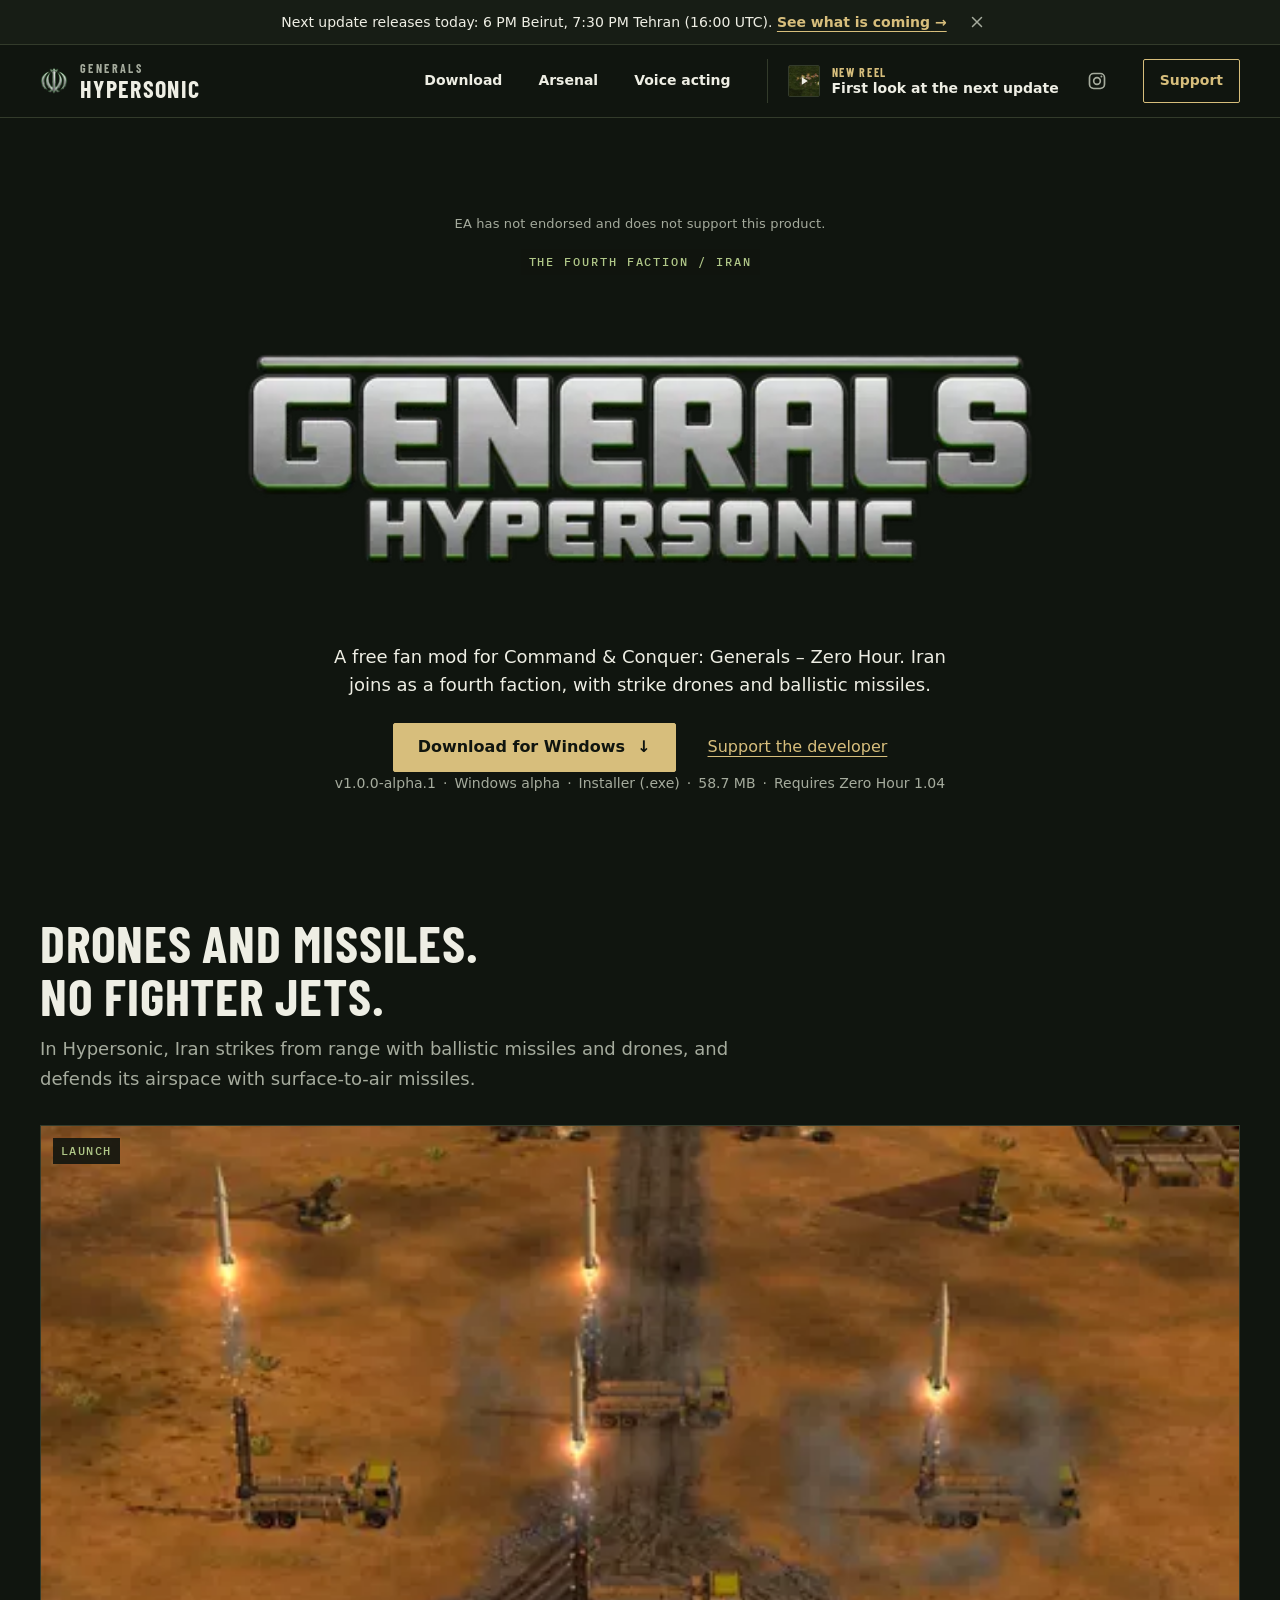
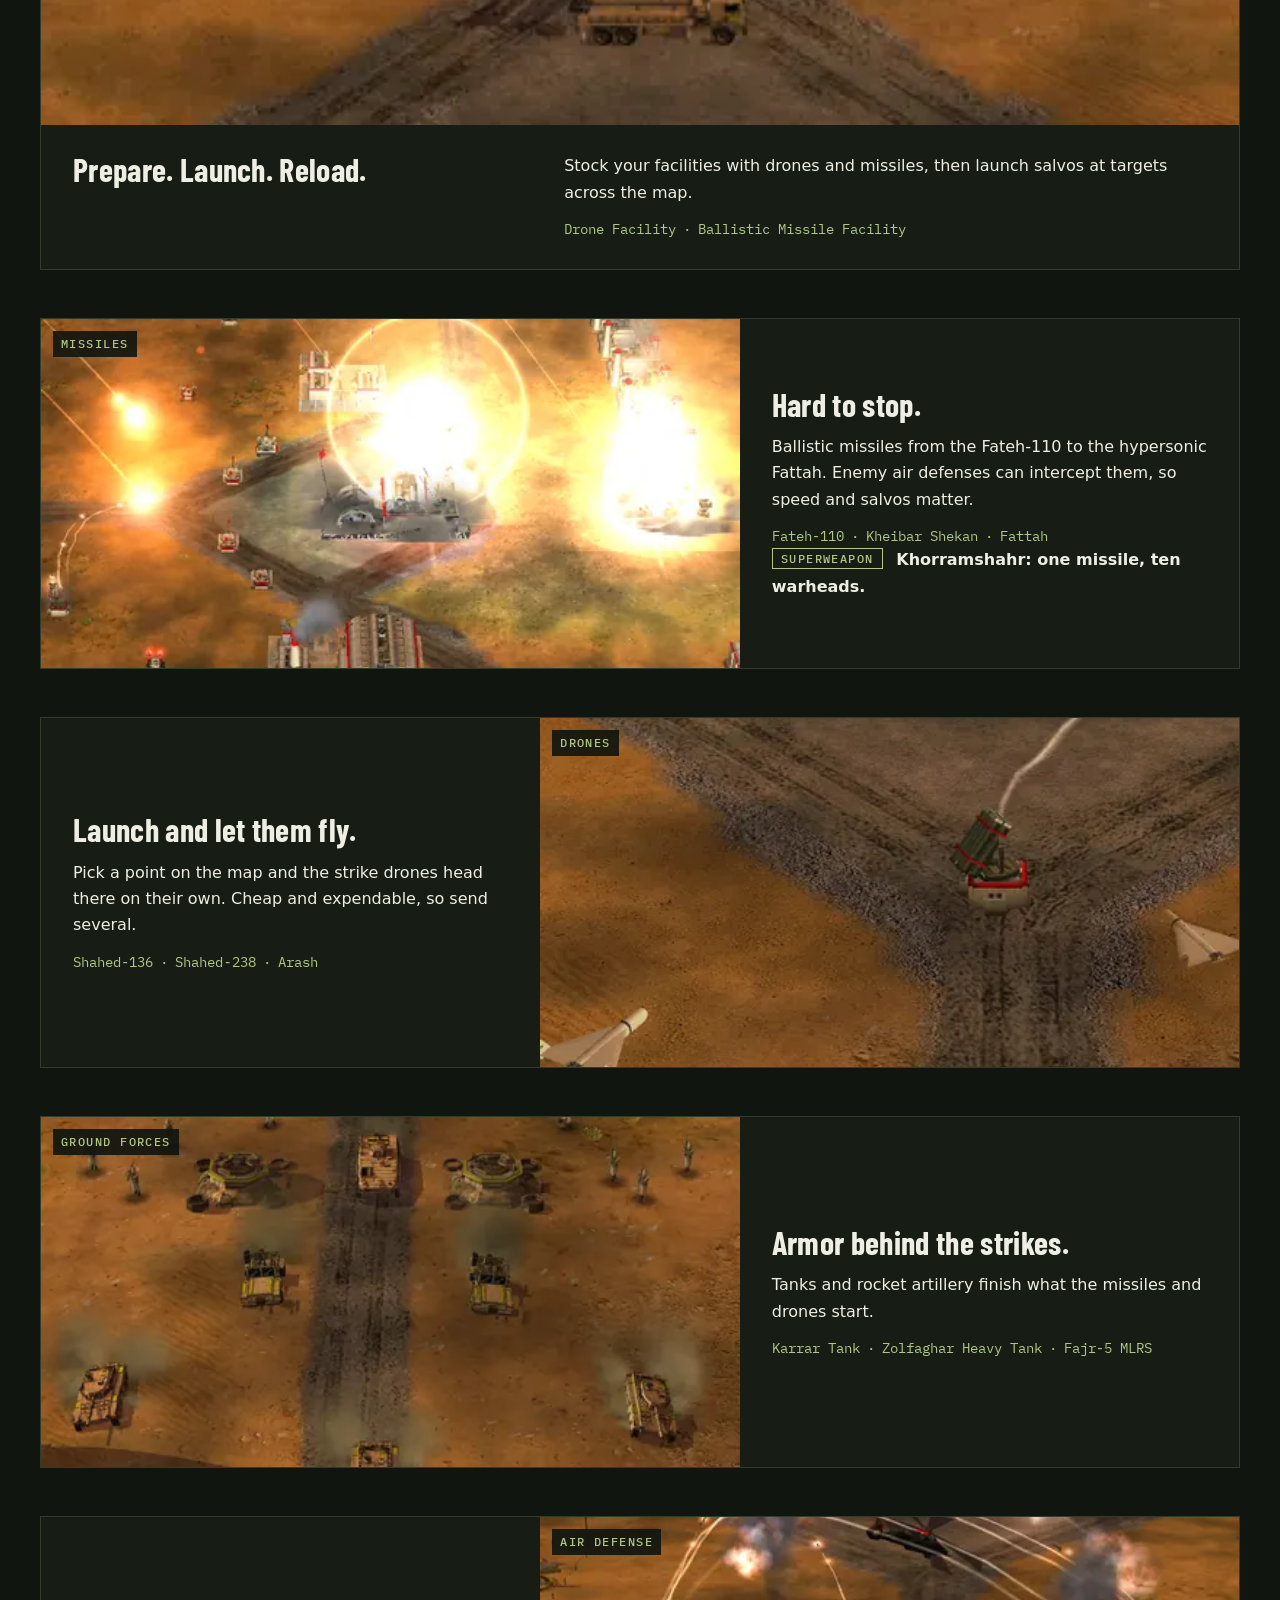
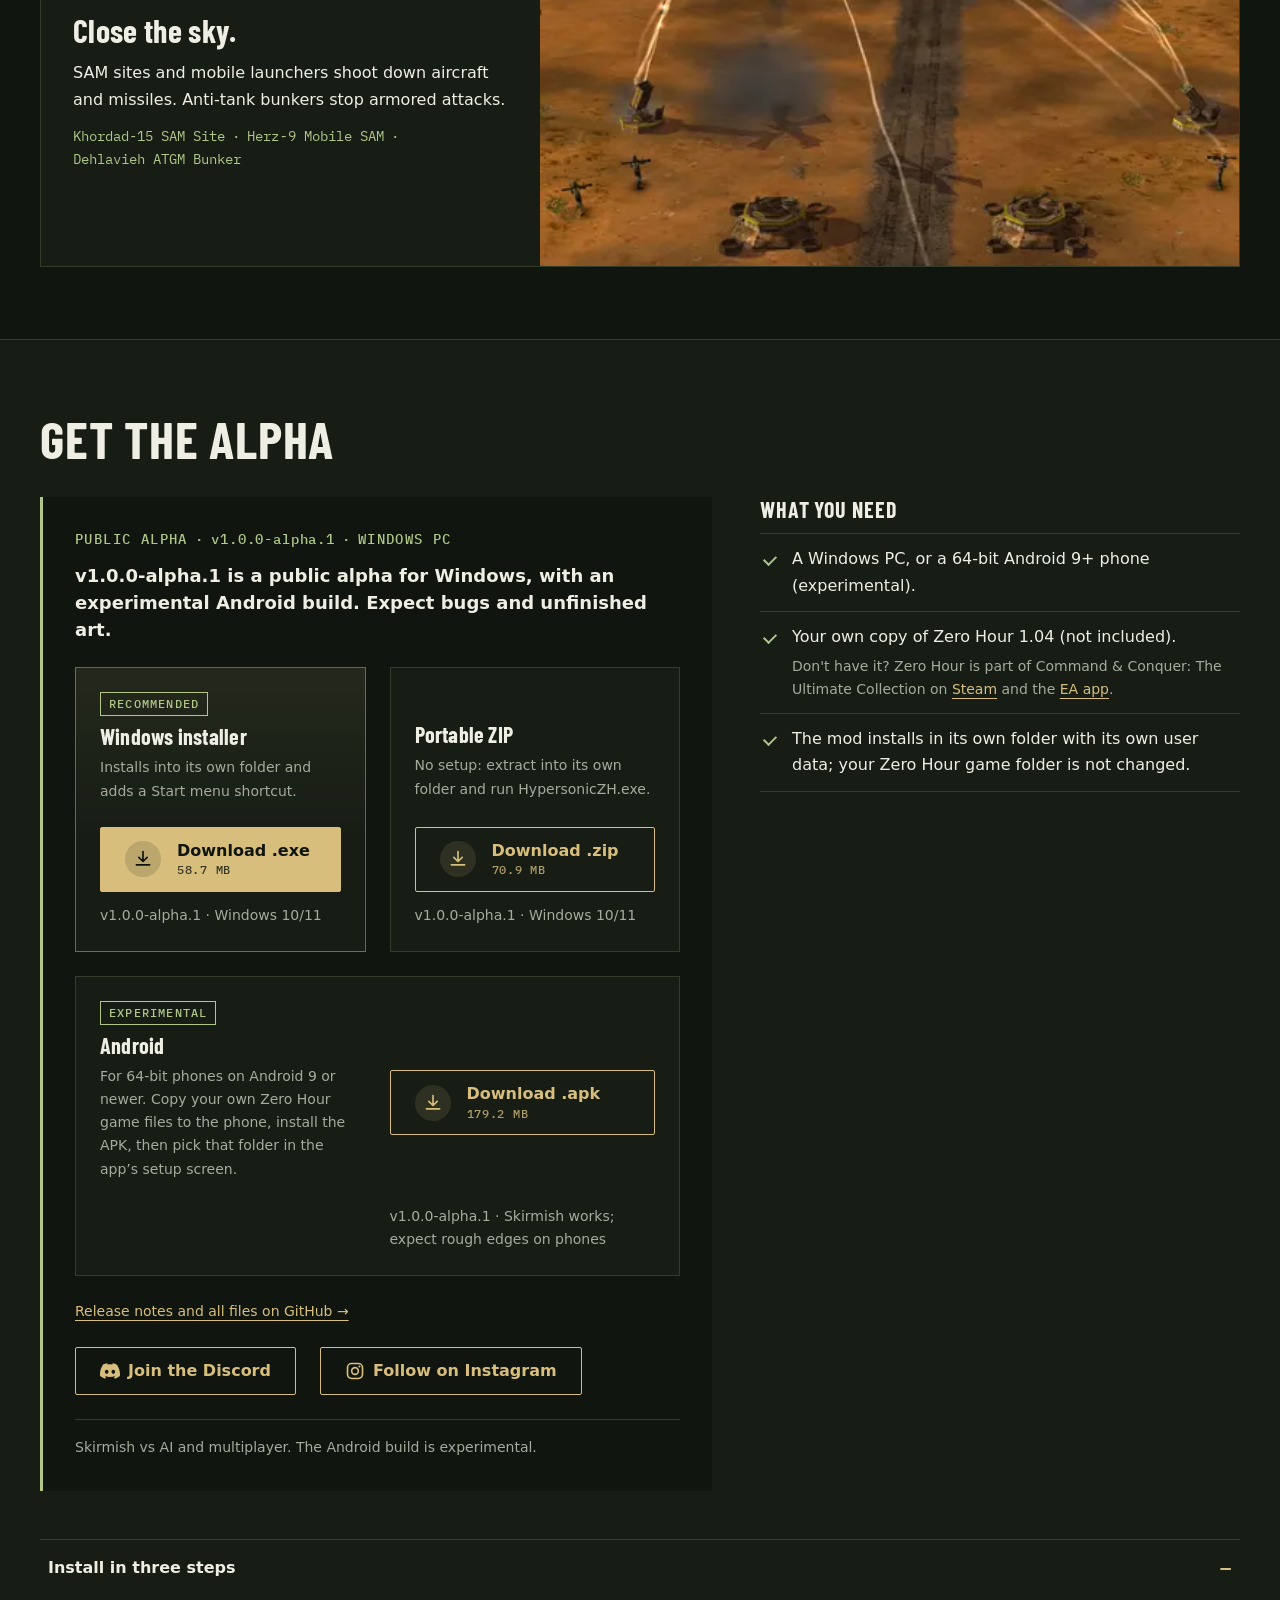
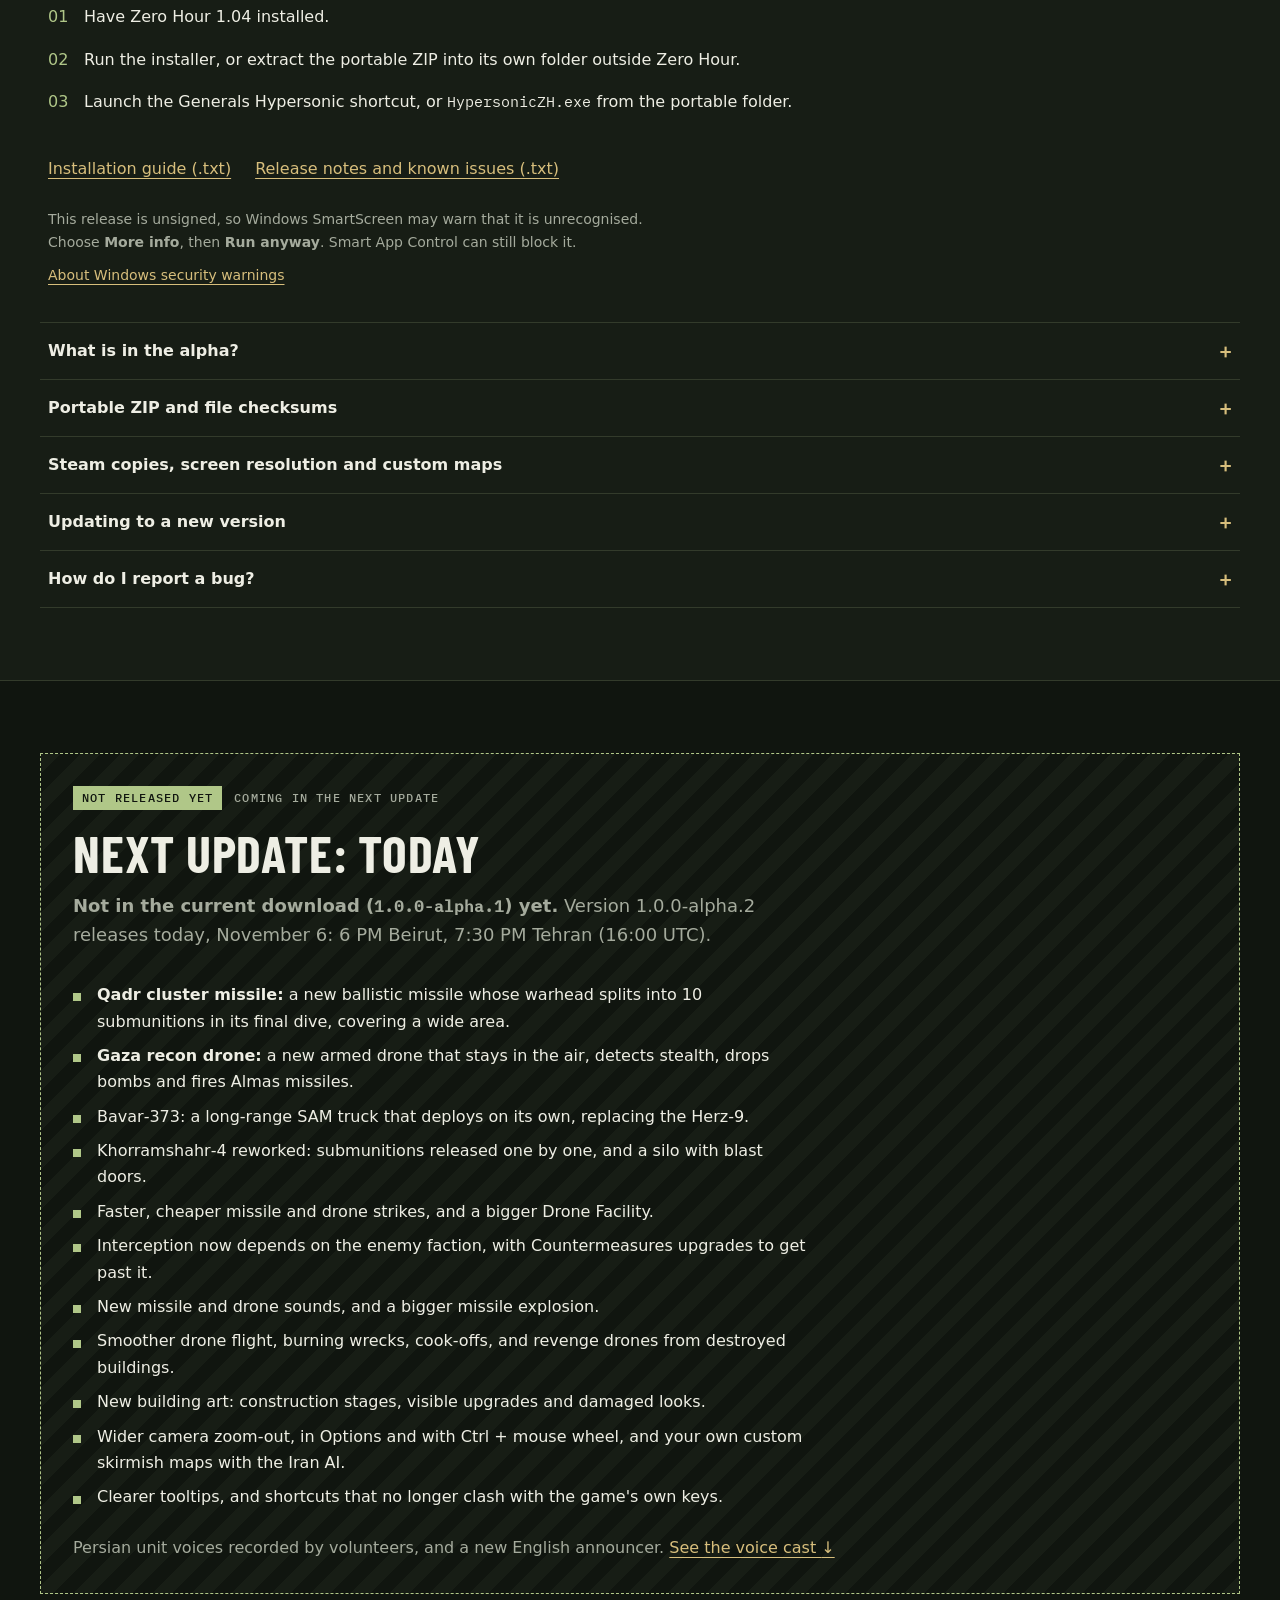
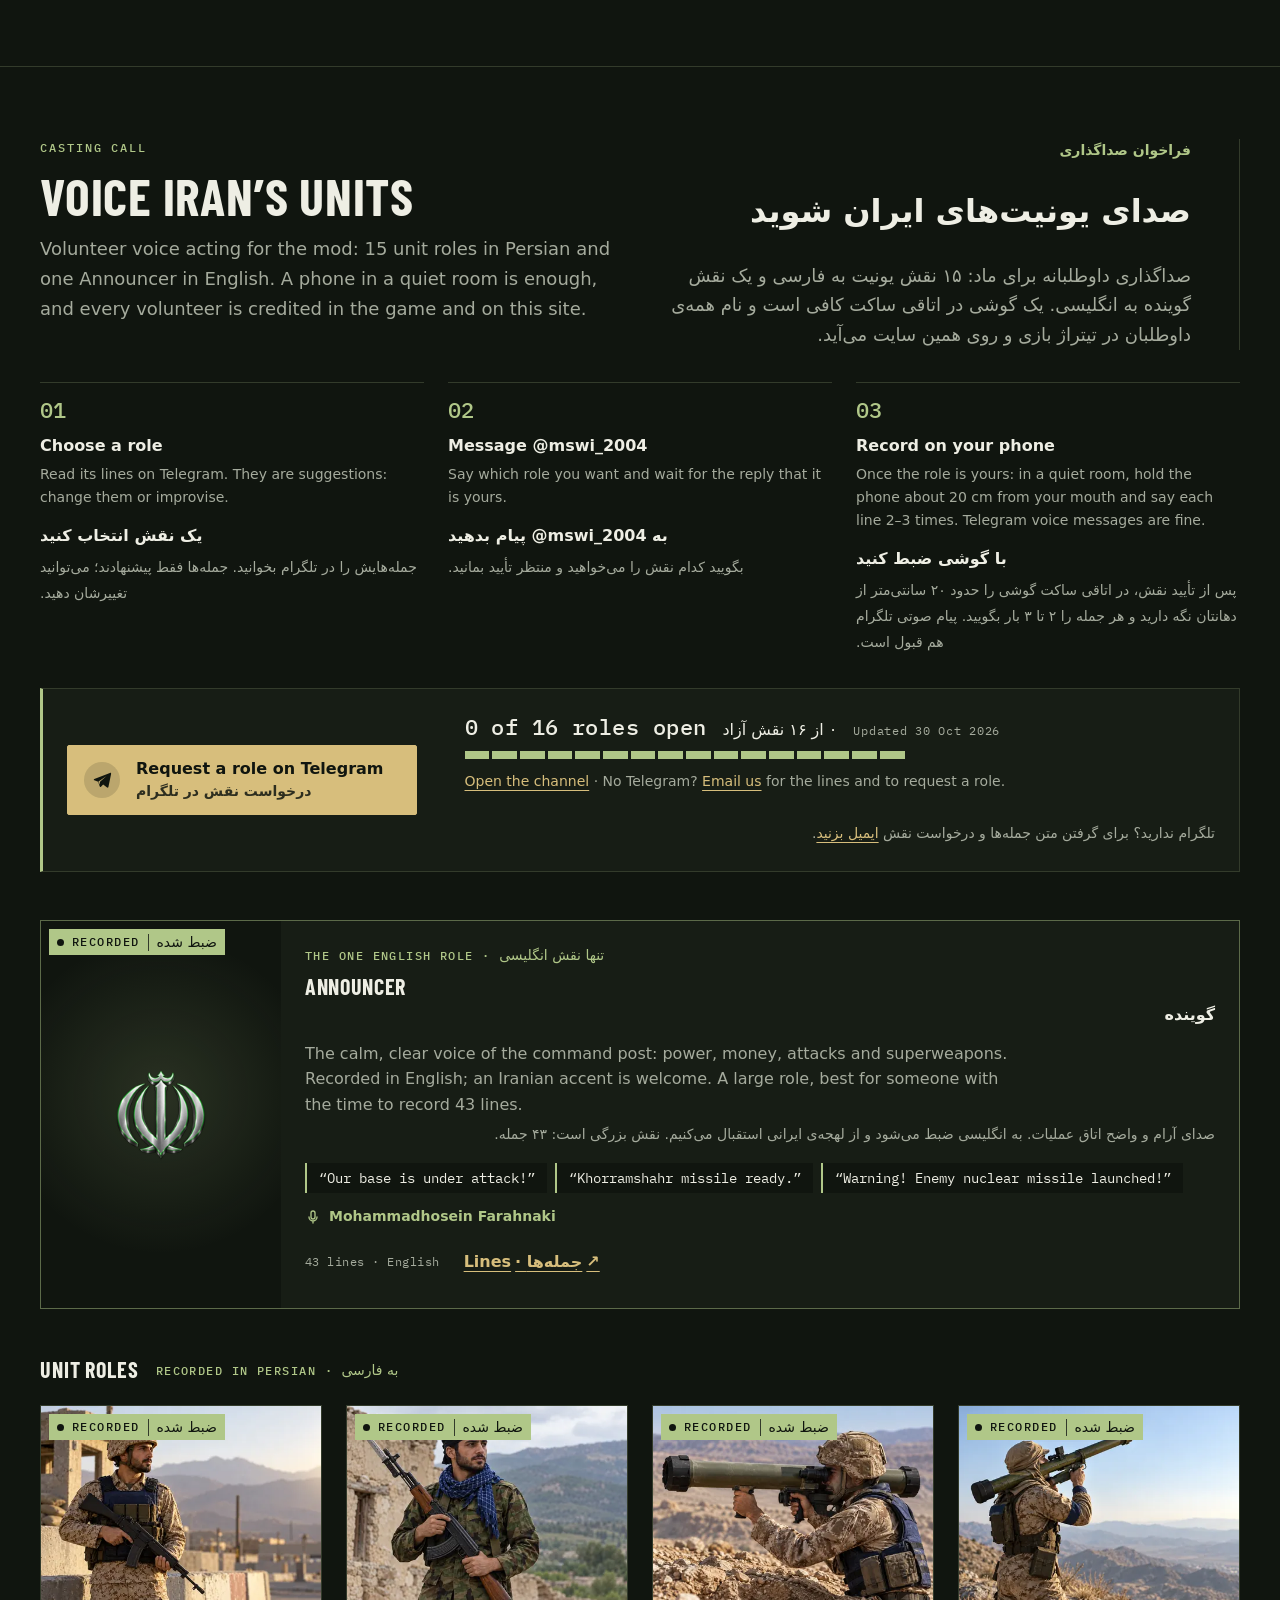
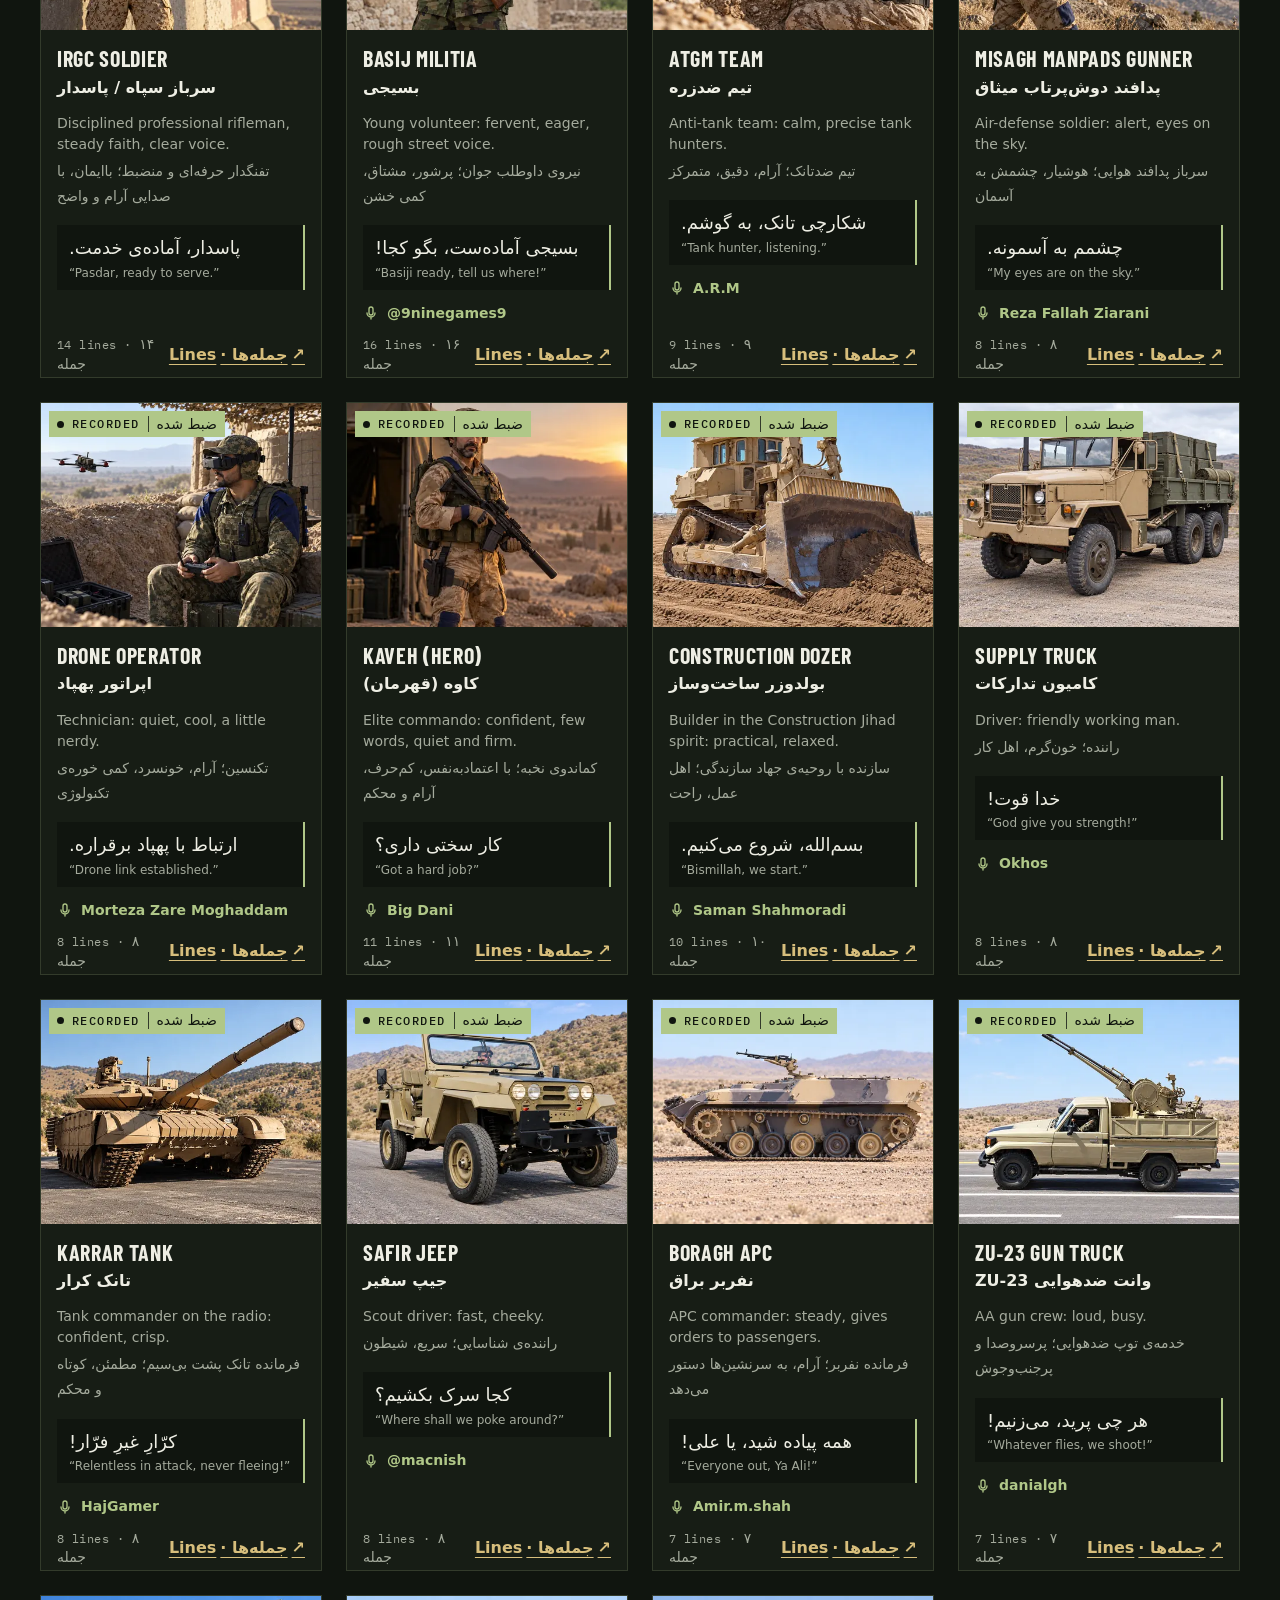
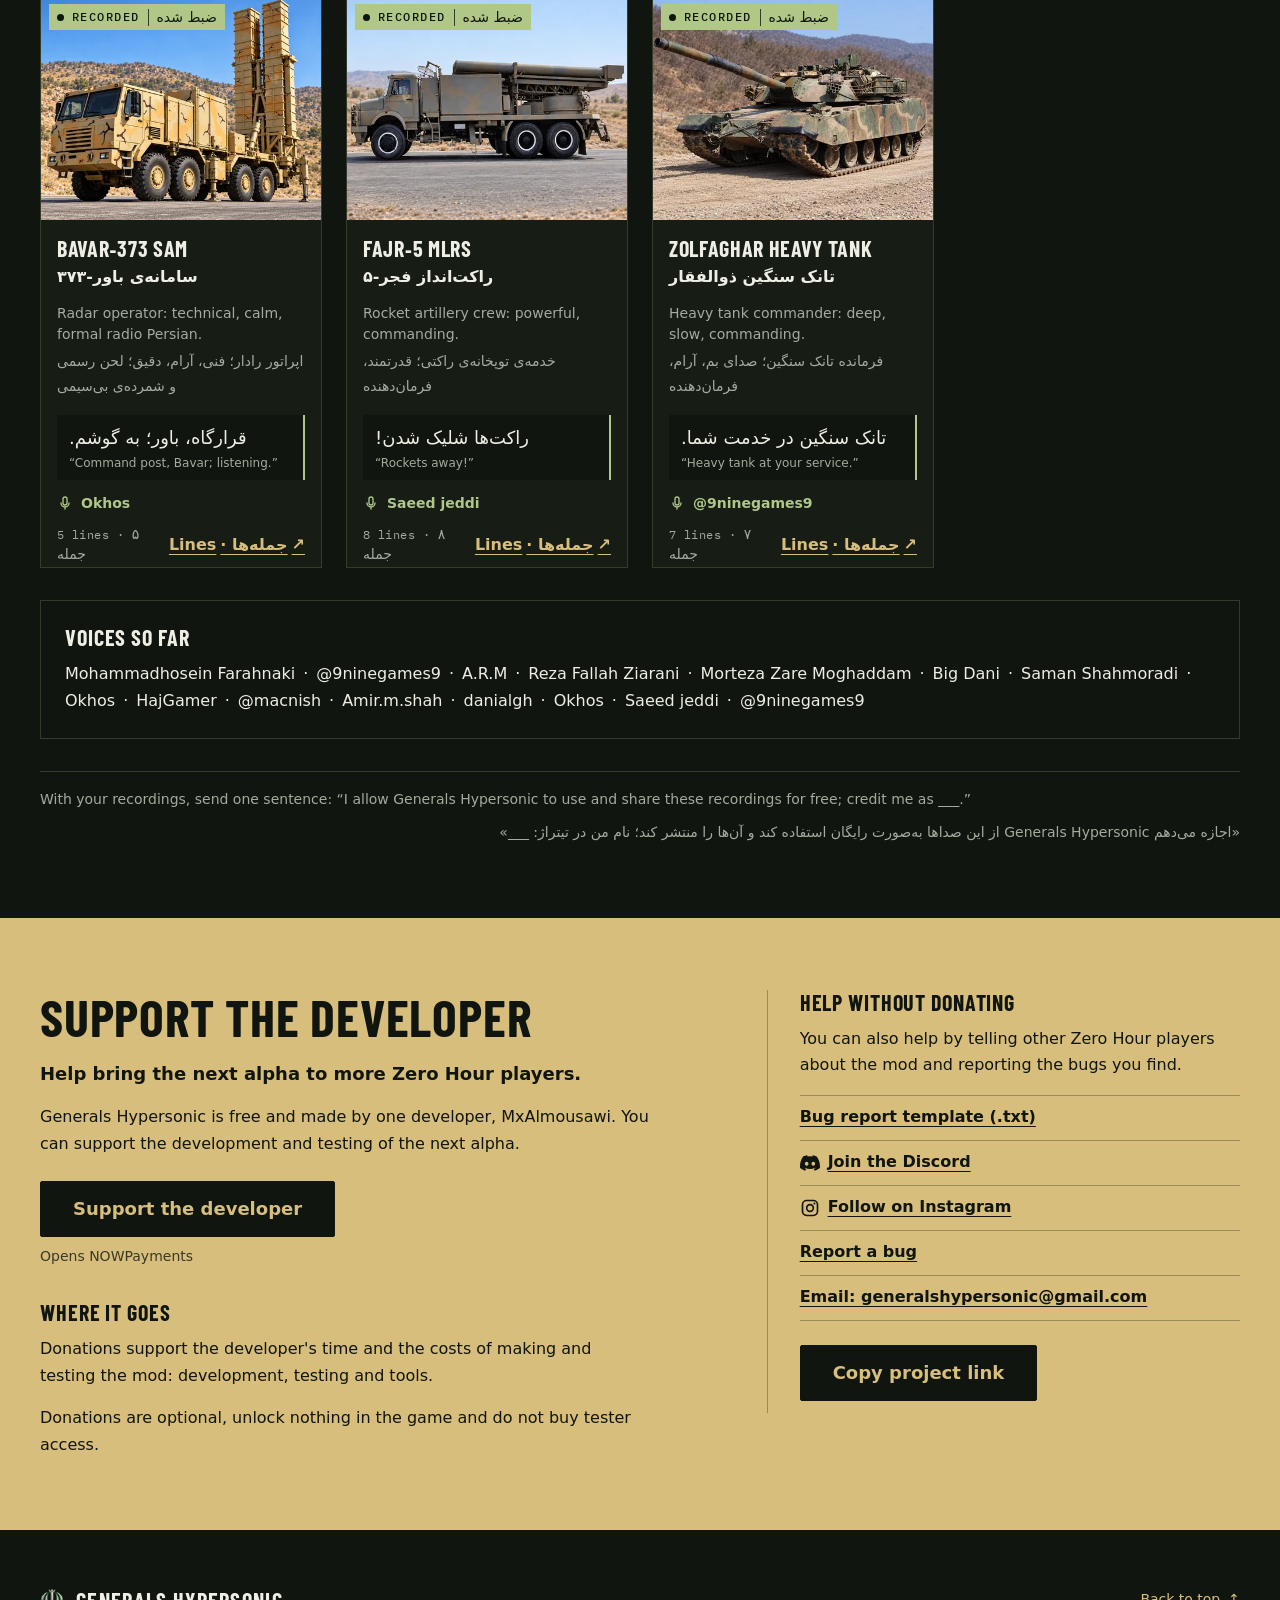
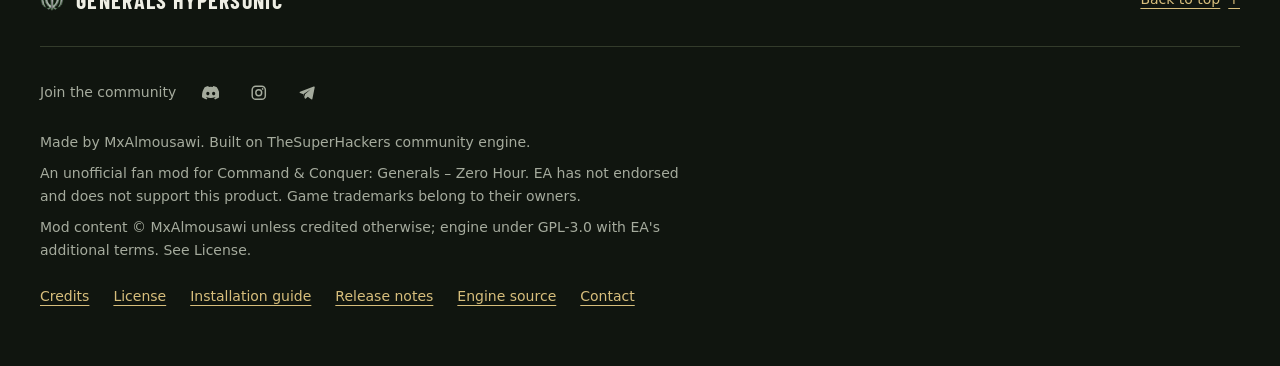
==== commit 0415b97a: "Next update: releases today, 6 PM Beirut / 7:30 PM Tehran (16:00 UTC) Co-Authored-By: Claude Opus 5." ====
--- a/index.html
+++ b/index.html
@@ -183,7 +183,7 @@
       <div class="wrap">
         <div class="next-panel">
         <p class="next-flag"><span class="badge next-badge">Not released yet</span><span>Coming in the next update</span></p>
-        <div class="section-heading"><h2 id="next-title">Next update: coming soon</h2><p><strong>Not in the current download (<span class="next-current">1.0.0-alpha.1</span>).</strong> These changes are built and in testing, and details may change before release.</p></div>
+        <div class="section-heading"><h2 id="next-title">Next update: today</h2><p><strong>Not in the current download (<span class="next-current">1.0.0-alpha.1</span>) yet.</strong> Version 1.0.0-alpha.2 releases today, November 6: 6 PM Beirut, 7:30 PM Tehran (16:00 UTC).</p></div>
         <ul class="next-list">
           <li><strong>Qadr cluster missile:</strong> a new ballistic missile whose warhead splits into 10 submunitions in its final dive, covering a wide area.</li>
           <li><strong>Gaza recon drone:</strong> a new armed drone that stays in the air, detects stealth, drops bombs and fires Almas missiles.</li>
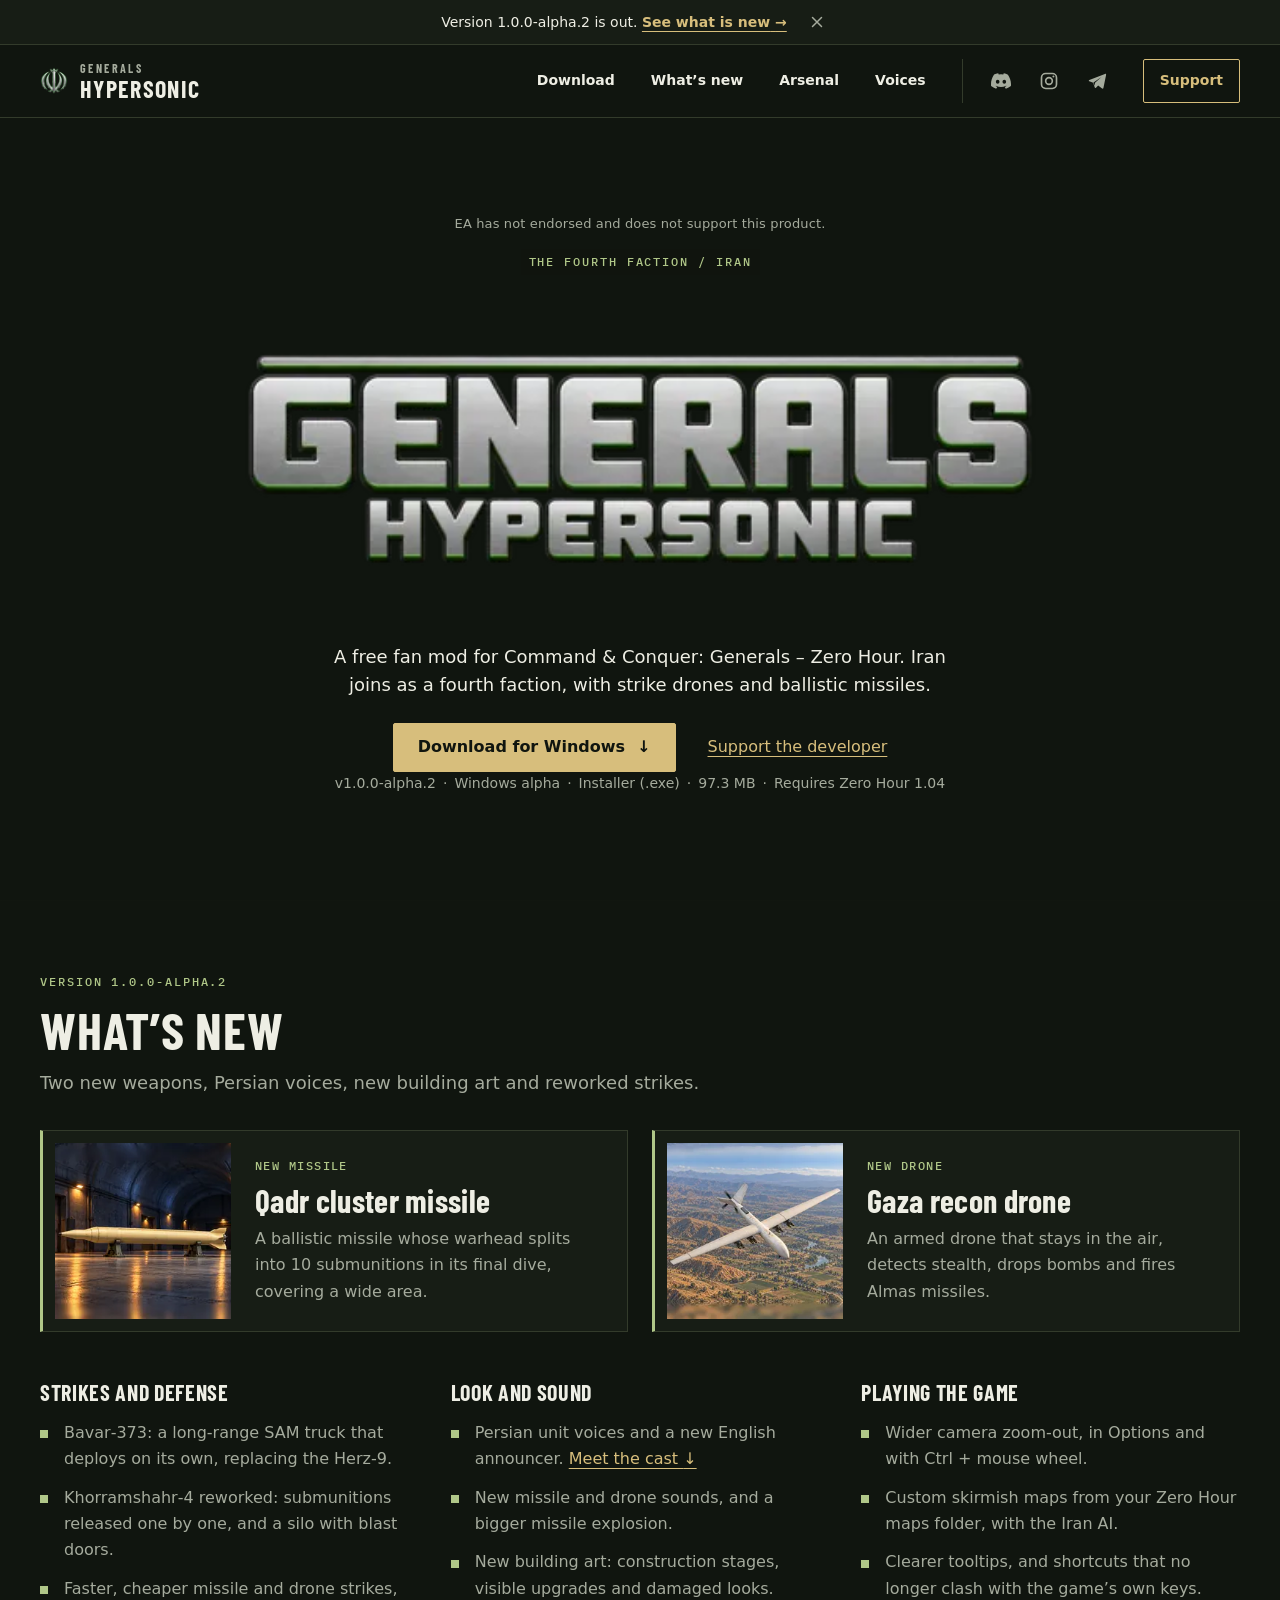
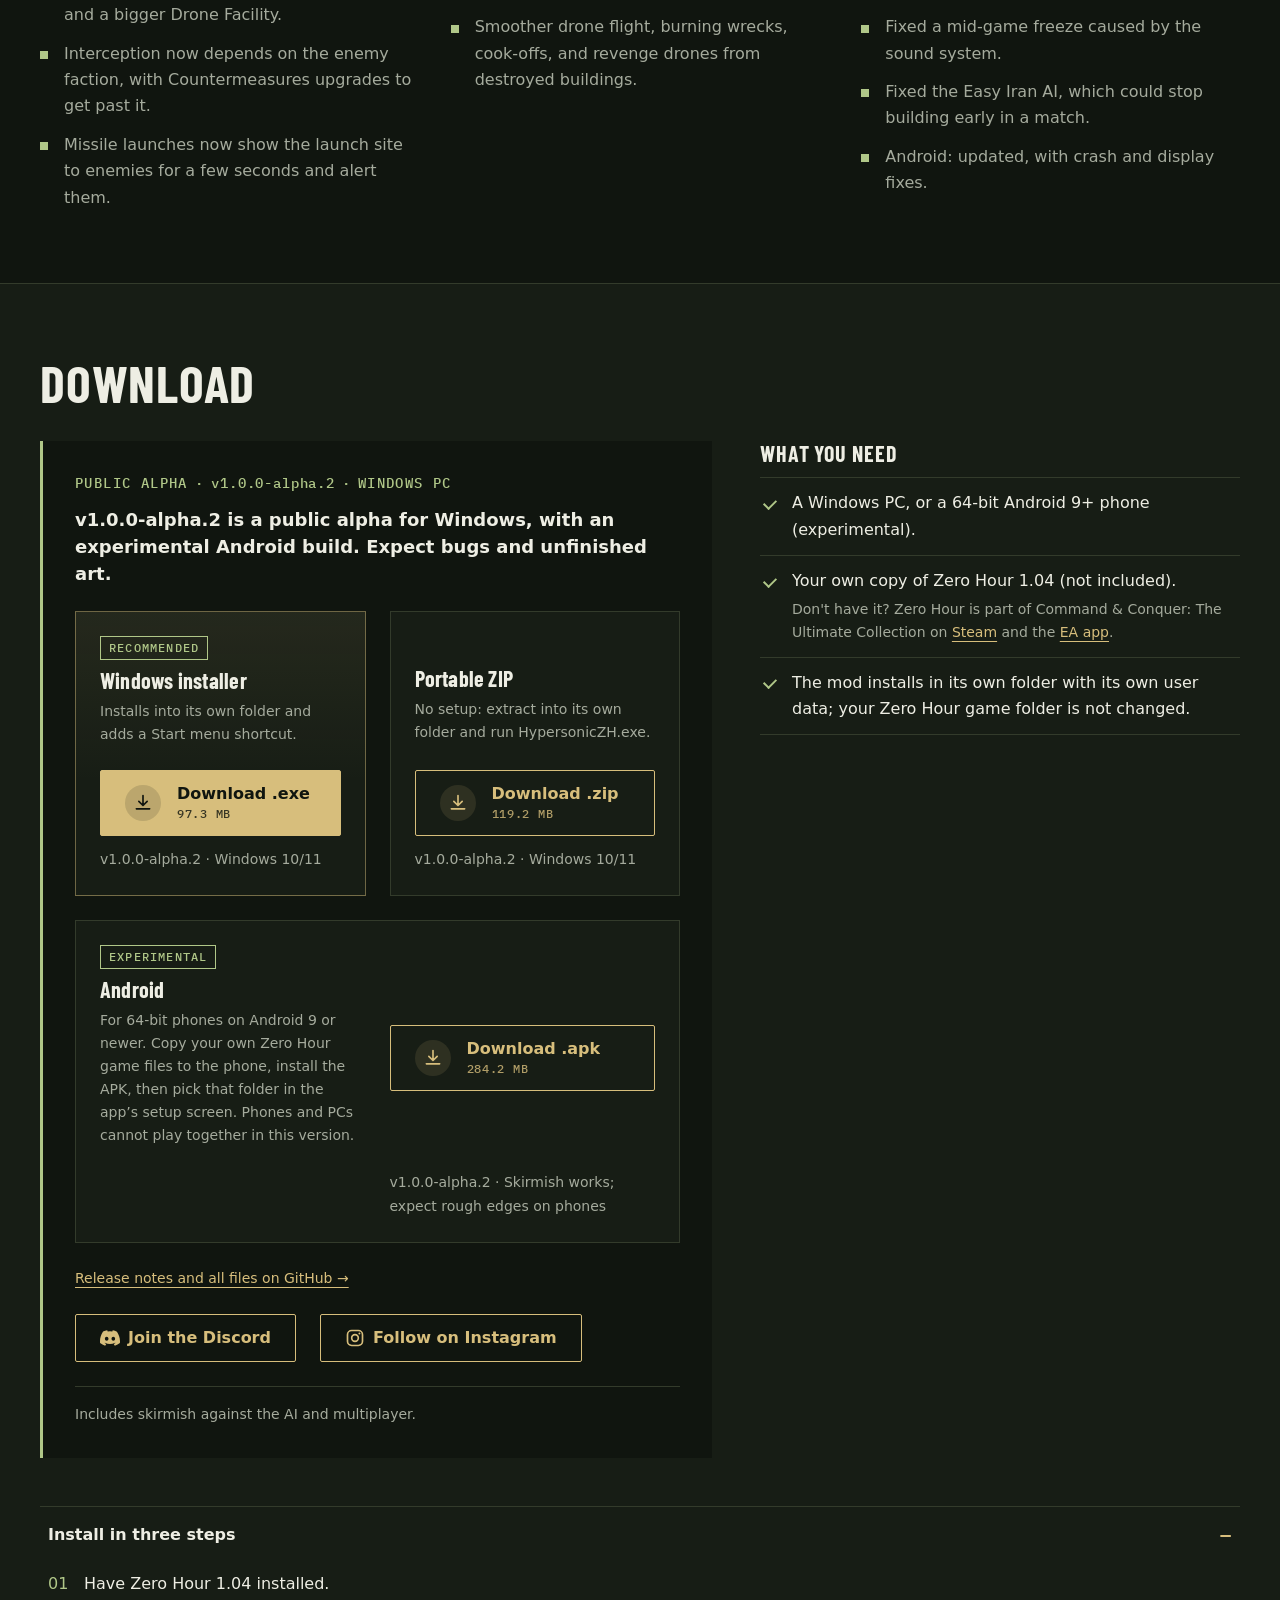
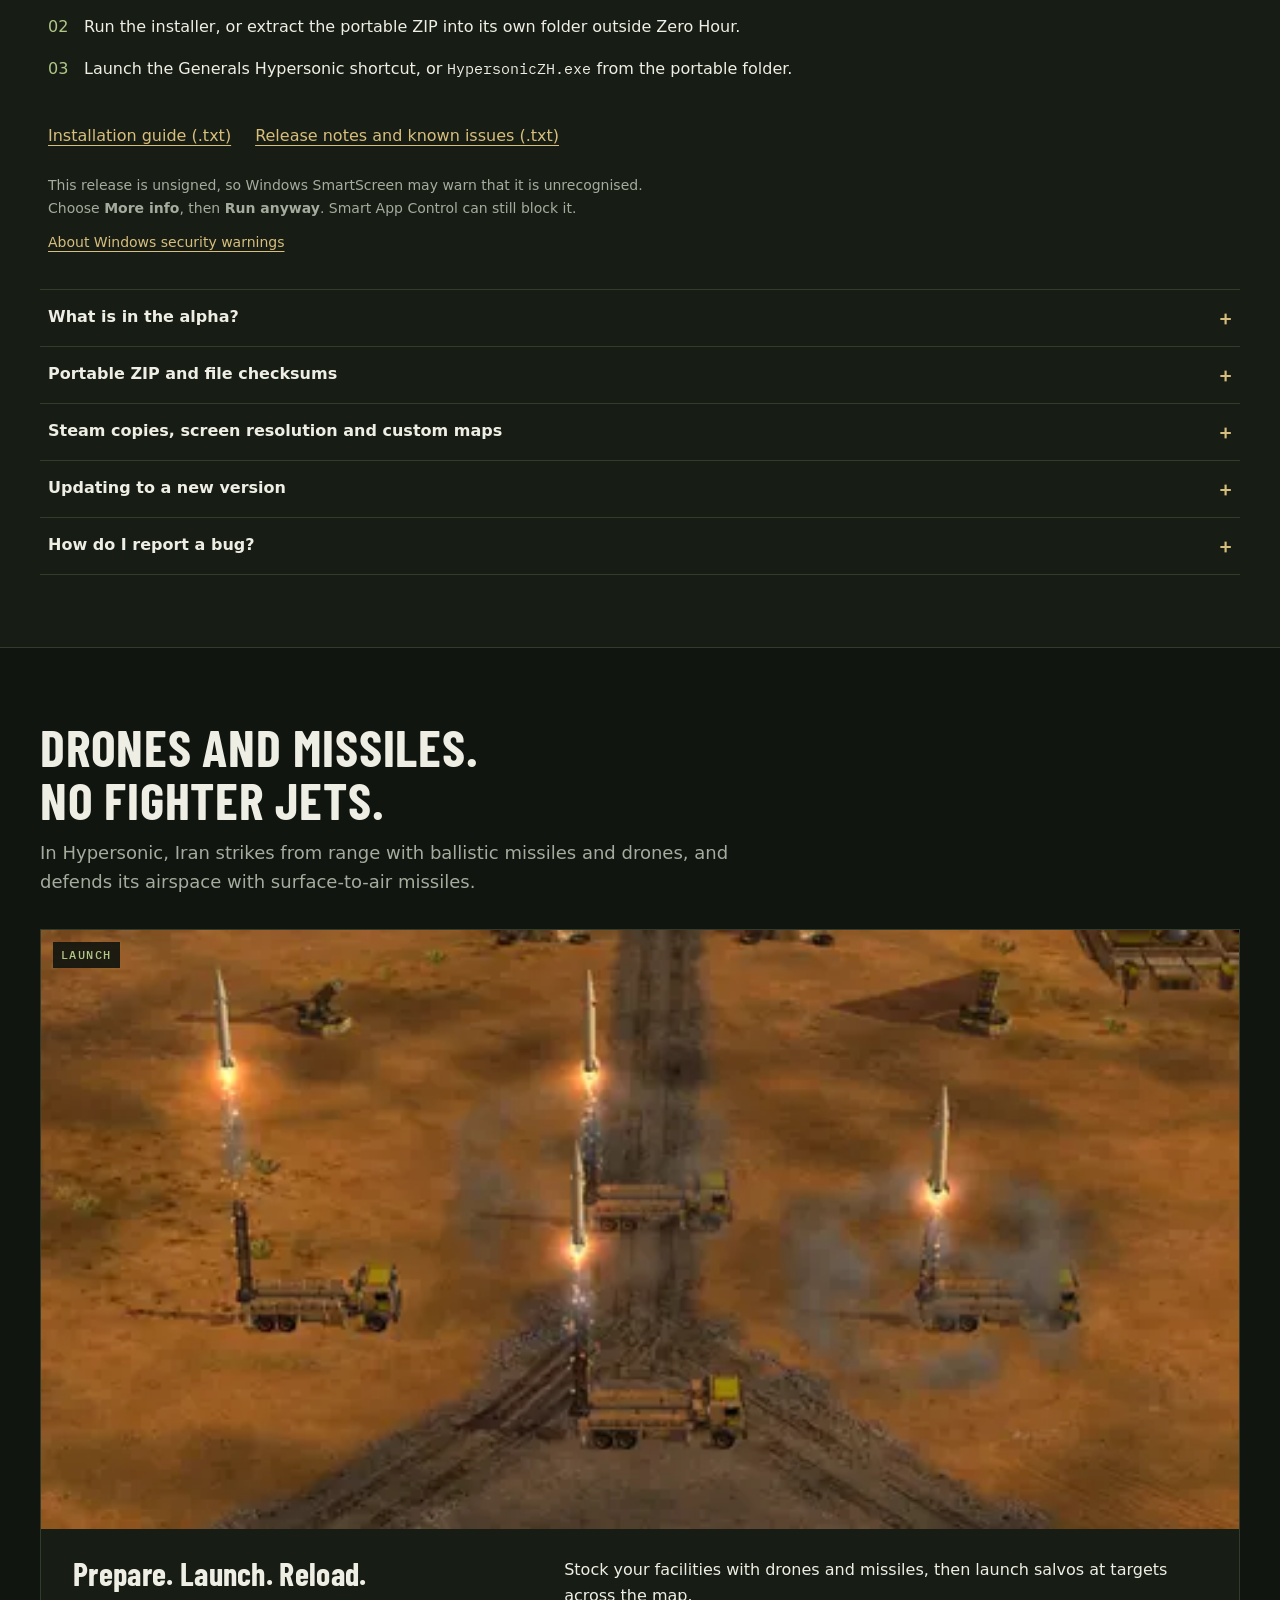
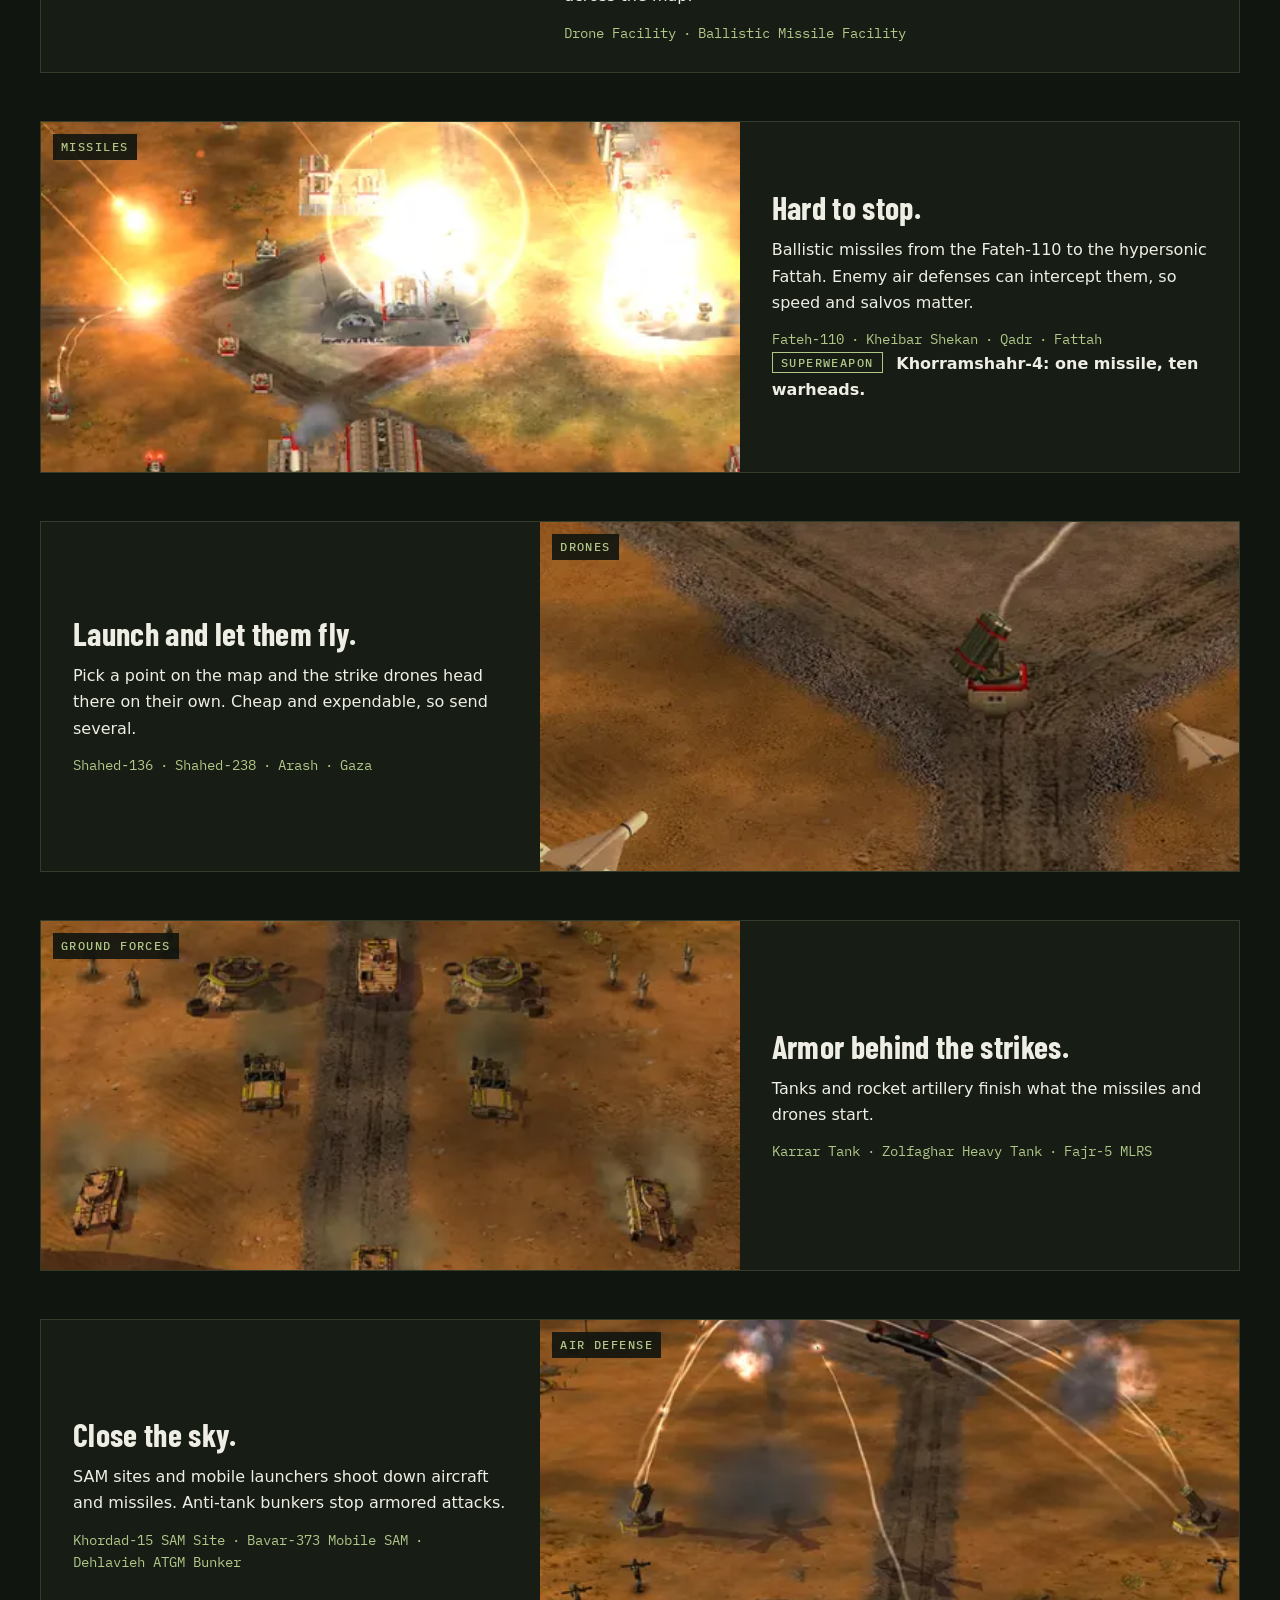
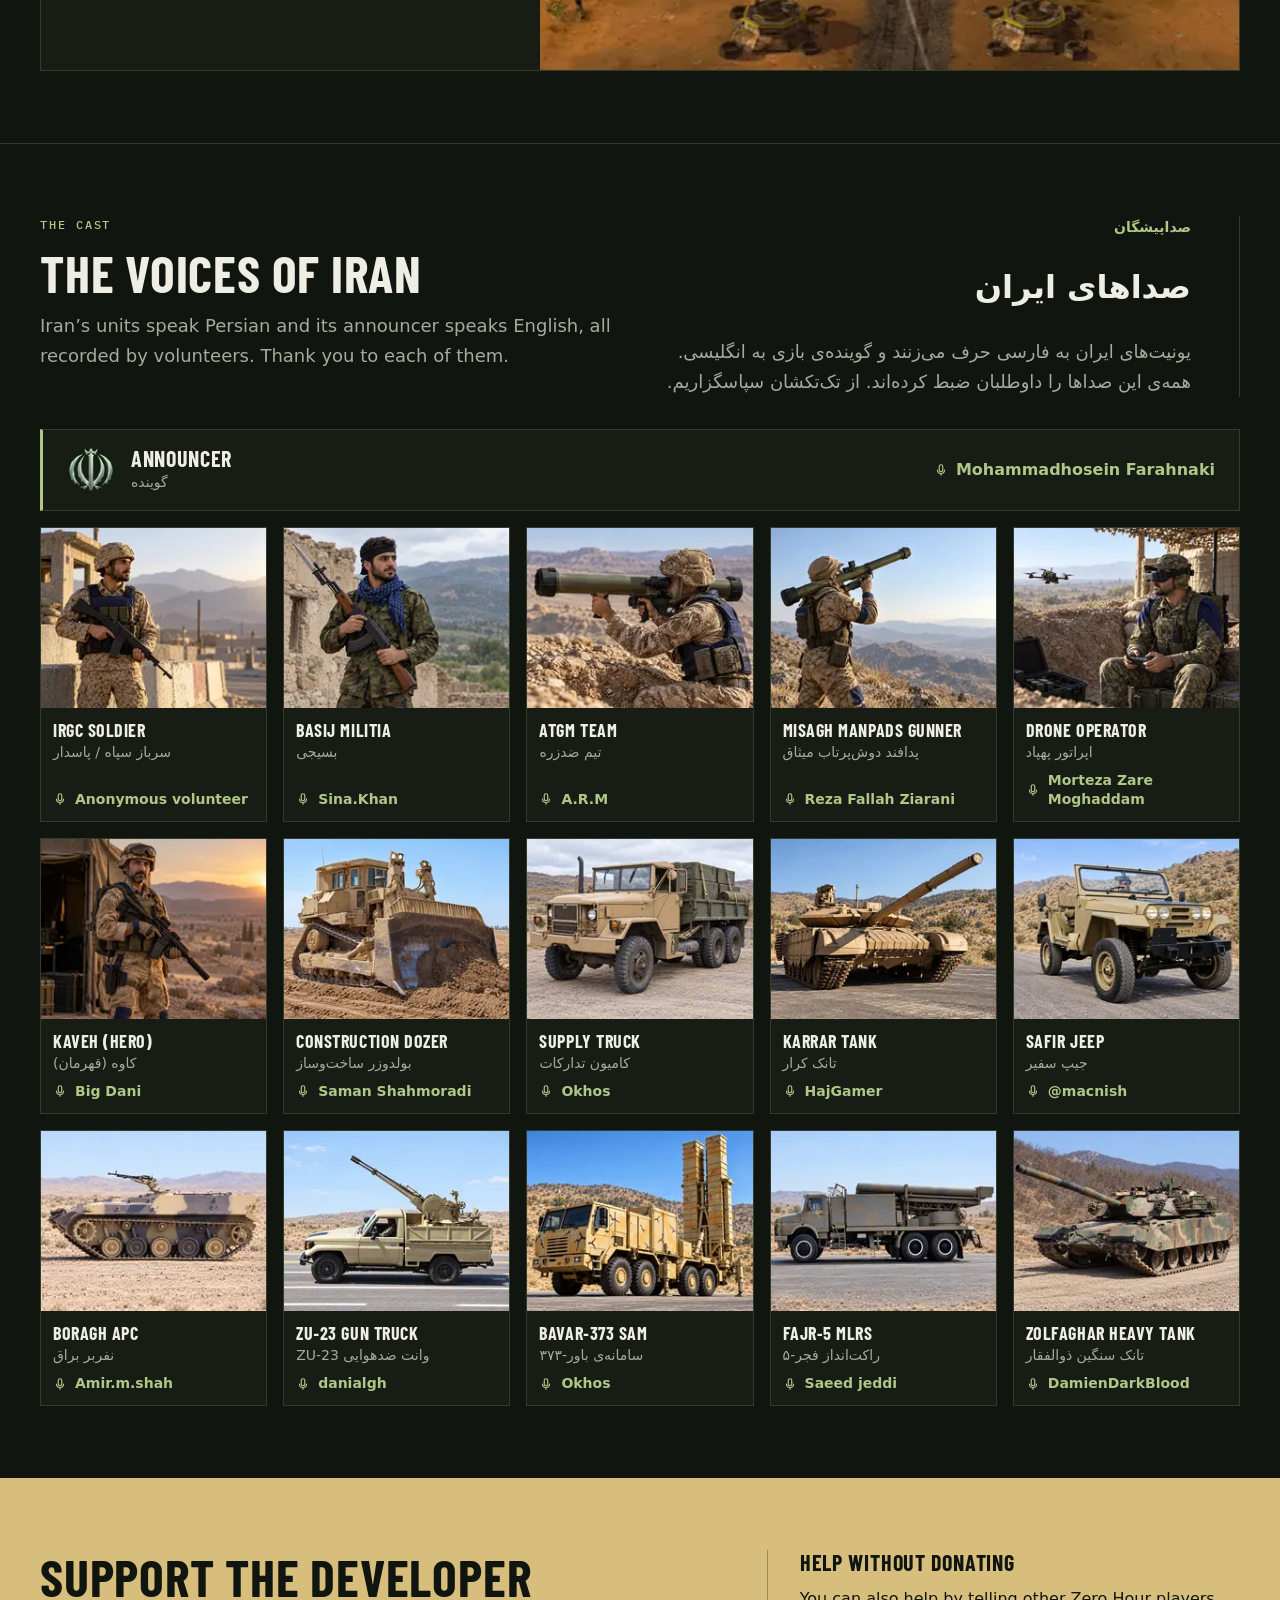
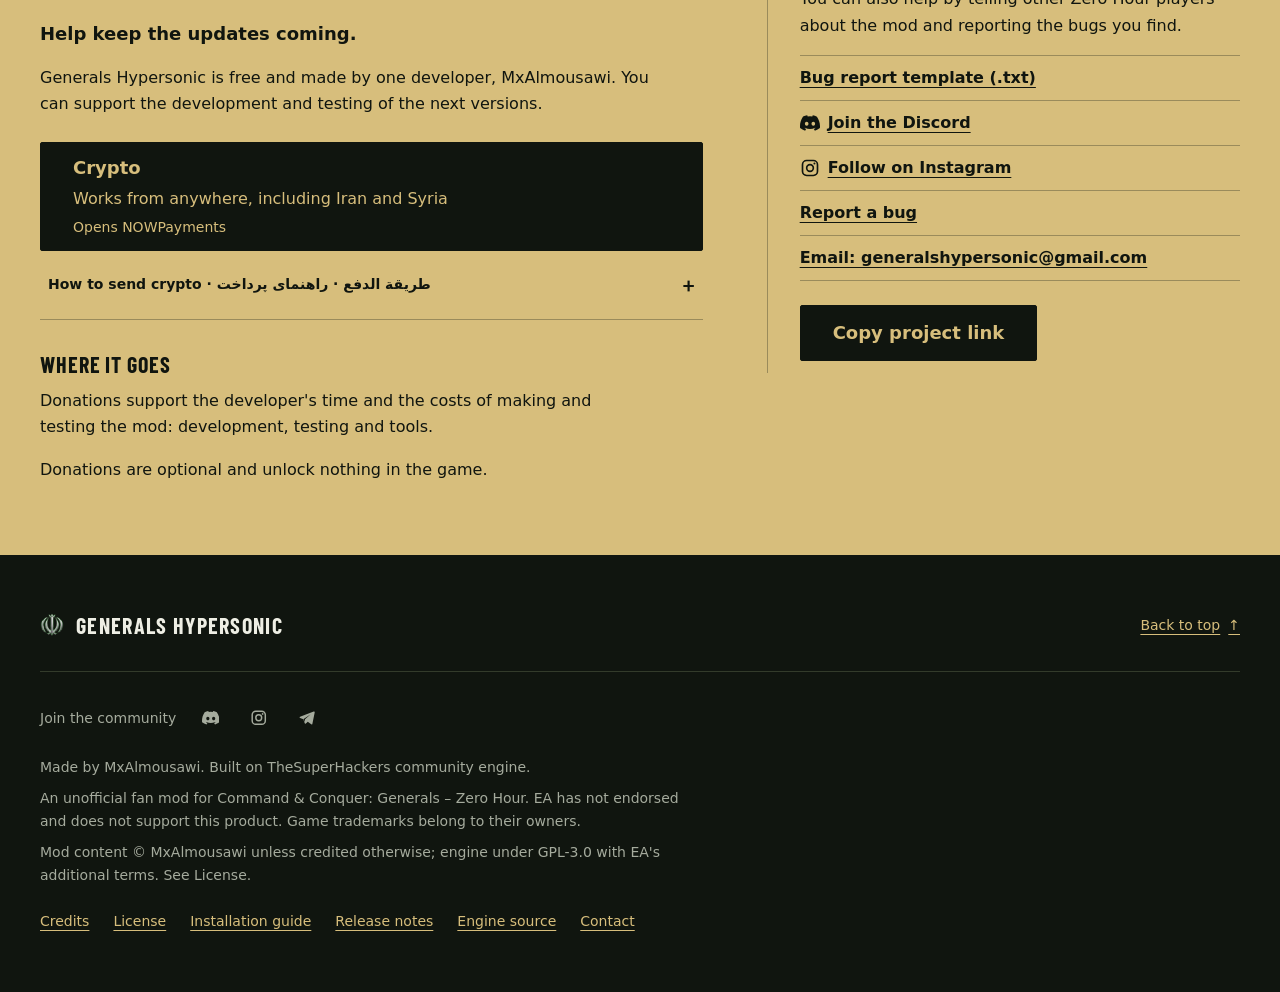
==== commit 4d8d8cea: "Release 1.0.0-alpha.2: new site, final download links Co-Authored-By: Claude Opus 5.5 <noreply@anthr" ====
--- a/index.html
+++ b/index.html
@@ -38,31 +38,25 @@
     <picture><source media="(max-width: 767px)" srcset="assets/generated/operations-map-768.webp"><img src="assets/generated/operations-map-1600.webp" width="1600" height="688" alt="" fetchpriority="high" decoding="async"></picture>
   </div>
   <!-- announce:start  Top announcement bar, shown by the script below (no JavaScript = no bar). Switch it off or start
-       a new campaign (a new id shows it again to everyone) in config.js `announcement`; the count comes from `voices`. -->
-  <section class="announce" id="announce" aria-label="Voice acting announcement" hidden>
+       a new campaign (a new id shows it again to everyone) in config.js `announcement`. -->
+  <section class="announce" id="announce" aria-label="Announcement" hidden>
     <div class="wrap announce-inner">
-      <p><span id="announce-text">Volunteer voice acting: <span id="announce-count">roles open</span>.</span> <a id="announce-link" href="#voices"><span id="announce-link-text">View roles</span> <span aria-hidden="true">→</span></a></p>
+      <p><span id="announce-text"></span> <a id="announce-link" href="#new"><span id="announce-link-text">Read more</span> <span aria-hidden="true">→</span></a></p>
       <button class="announce-close" id="announce-close" type="button" aria-label="Dismiss announcement"><svg viewBox="0 0 24 24" aria-hidden="true"><path d="m6 6 12 12M18 6 6 18" fill="none" stroke="currentColor" stroke-width="2" stroke-linecap="round"/></svg></button>
     </div>
   </section>
   <script>
-    /* Runs before the first paint, so the page does not jump. Shown when switched on, with a valid campaign id and
-       link, not closed before in this browser, and either its own text (config `announcement.text`) or a role open. */
+    /* Runs before the first paint, so the page does not jump. Shown when switched on, with a valid campaign id, link
+       and text (config `announcement`), and not closed before in this browser. */
     (function () {
       try {
-        var config = window.HYPERSONIC_CONFIG || {}, notice = config.announcement || {}, roles = (config.voices || {}).roles || {};
-        var open = Object.keys(roles).filter(function (key) { return roles[key] && roles[key].status === 'open'; }).length;
+        var config = window.HYPERSONIC_CONFIG || {}, notice = config.announcement || {};
         var key = 'hypersonic.announce.' + notice.id;
-        if (notice.enabled !== true || !/^[\w-]{1,40}$/.test(notice.id || '') || !/^#[A-Za-z][\w-]*$/.test(notice.href || '') || (!notice.text && !open)) return;
+        if (notice.enabled !== true || !/^[\w-]{1,40}$/.test(notice.id || '') || !/^#[A-Za-z][\w-]*$/.test(notice.href || '') || !notice.text) return;
         try { if (localStorage.getItem(key)) return; } catch (error) { /* storage blocked: show it */ }
         var bar = document.getElementById('announce'), root = document.documentElement;
-        if (notice.text) {
-          document.getElementById('announce-text').textContent = notice.text;
-          document.getElementById('announce-link-text').textContent = notice.linkText || 'Read more';
-          bar.setAttribute('aria-label', 'Announcement');
-        } else {
-          document.getElementById('announce-count').textContent = open + (open === 1 ? ' role open' : ' roles open');
-        }
+        document.getElementById('announce-text').textContent = notice.text;
+        document.getElementById('announce-link-text').textContent = notice.linkText || 'Read more';
         document.getElementById('announce-link').href = notice.href;
         bar.hidden = false;
         root.style.setProperty('--announce-height', Math.ceil(bar.getBoundingClientRect().height) + 'px');
@@ -82,7 +76,7 @@
     <div class="wrap header-inner">
       <a class="brand" href="#top"><img src="assets/generated/iran-emblem-64.png" srcset="assets/generated/iran-emblem-32.png 32w, assets/generated/iran-emblem-64.png 64w, assets/generated/iran-emblem-128.png 128w" sizes="28px" width="28" height="28" alt=""><span><span class="brand-kicker">Generals</span>Hypersonic</span></a>
       <button class="menu-toggle" type="button" aria-expanded="false" aria-controls="main-nav" aria-label="Menu" hidden><span class="menu-label">Menu</span> <svg viewBox="0 0 20 20" aria-hidden="true"><path d="M3 6h14M3 10h14M3 14h14" fill="none" stroke="currentColor" stroke-width="1.5"/></svg></button>
-      <nav id="main-nav" aria-label="Main navigation"><a href="#download">Download</a><a href="#arsenal">Arsenal</a><a href="#voices">Voice acting</a></nav>
+      <nav id="main-nav" aria-label="Main navigation"><a href="#download">Download</a><a href="#new">What’s new</a><a href="#arsenal">Arsenal</a><a href="#voices">Voices</a></nav>
       <div class="social-links header-social" id="header-social" role="group" aria-label="Community" hidden></div>
       <a class="nav-support" href="#support">Support</a>
     </div>
@@ -94,62 +88,59 @@
         <p class="eyebrow">The fourth faction / Iran</p>
         <h1 id="site-title"><span class="sr-only">Generals Hypersonic</span><picture class="title-picture" data-wordmark="Generals Hypersonic"><source type="image/webp" srcset="assets/generated/title-logo-480.webp 480w, assets/generated/title-logo-960.webp 960w, assets/generated/title-logo-1600.webp 1600w" sizes="(min-width: 864px) 800px, (min-width: 768px) calc(100vw - 64px), calc(100vw - 40px)"><img id="title-art" src="assets/generated/title-logo-960.png" srcset="assets/generated/title-logo-480.png 480w, assets/generated/title-logo-960.png 960w, assets/generated/title-logo-1600.png 1600w" sizes="(min-width: 864px) 800px, (min-width: 768px) calc(100vw - 64px), calc(100vw - 40px)" width="1600" height="688" alt="" fetchpriority="high" decoding="async"></picture><span id="title-fallback" hidden aria-hidden="true">Generals Hypersonic</span></h1>
         <p class="hero-pitch">A free fan mod for Command &amp; Conquer: Generals – Zero&nbsp;Hour. Iran joins as a fourth faction, with strike drones and ballistic missiles.</p>
-        <div class="hero-actions"><a class="button primary" data-release-cta href="#download">How to get the alpha <span aria-hidden="true">↓</span></a><a class="quiet-link" href="#support">Support the developer</a></div>
-        <p class="hero-meta sep" id="hero-release"><span>v1.0.0-alpha.1</span><span>Closed Windows alpha</span><span>Requires Zero&nbsp;Hour&nbsp;1.04</span><span>Android planned</span></p>
-      </div>
-    </section>
-
-    <section class="section arsenal" id="arsenal" aria-labelledby="arsenal-title">
-      <div class="wrap">
-        <div class="section-heading"><h2 id="arsenal-title">Drones and missiles. No fighter jets.</h2><p>In Hypersonic, Iran strikes from range with ballistic missiles and drones, and defends its airspace with surface-to-air missiles.</p></div>
-        <div class="scenes">
-          <article class="scene launch" data-scene="launch" aria-labelledby="scene-launch">
-            <div class="scene-frame"><a class="scene-view" href="assets/generated/showcase_launch-full-1920.webp" data-slot="launch" aria-label="View larger image: Prepare. Launch. Reload.">
-              <div class="capture" data-nosnippet><!-- asset:launch --><picture data-full="assets/generated/showcase_launch-full-1440.webp 1440w, assets/generated/showcase_launch-full-1920.webp 1920w"><source media="(max-width: 767px)" type="image/webp" srcset="assets/generated/showcase_launch-phone-480.webp 480w, assets/generated/showcase_launch-phone-960.webp 960w" sizes="calc(100vw - 40px)"><source media="(max-width: 767px)" type="image/jpeg" srcset="assets/generated/showcase_launch-phone-480.jpg 480w, assets/generated/showcase_launch-phone-960.jpg 960w" sizes="calc(100vw - 40px)"><source type="image/webp" srcset="assets/generated/showcase_launch-wide-960.webp 960w, assets/generated/showcase_launch-wide-1440.webp 1440w, assets/generated/showcase_launch-wide-1520.webp 1520w" sizes="(min-width: 1264px) 1200px, calc(100vw - 64px)"><img src="assets/generated/showcase_launch-wide-960.jpg" srcset="assets/generated/showcase_launch-wide-960.jpg 960w, assets/generated/showcase_launch-wide-1440.jpg 1440w, assets/generated/showcase_launch-wide-1520.jpg 1520w" sizes="(min-width: 1264px) 1200px, calc(100vw - 64px)" width="1520" height="760" loading="lazy" decoding="async" alt="Gameplay screenshot: four truck-mounted launchers on a desert base fire ballistic missiles straight up, trailing smoke."></picture><!-- /asset:launch --><span class="category">Launch</span><span class="view-icon" aria-hidden="true"><svg viewBox="0 0 16 16" width="16" height="16"><path d="M9.5 2.5h4v4M13.5 2.5 9 7M6.5 13.5h-4v-4M2.5 13.5 7 9" fill="none" stroke="currentColor" stroke-width="1.5"/></svg></span></div>
-            </a></div>
-            <div class="briefing"><h3 id="scene-launch">Prepare. Launch. Reload.</h3><div class="briefing-text"><p>Stock your facilities with drones and missiles, then launch salvos at targets across the map.</p><ul class="names sep"><li>Drone&nbsp;Facility</li><li>Ballistic&nbsp;Missile&nbsp;Facility</li></ul></div></div>
-          </article>
-          <article class="scene row" data-scene="missiles" aria-labelledby="scene-missiles">
-            <div class="scene-frame"><a class="scene-view" href="assets/generated/showcase_missiles-full-1920.webp" data-slot="missiles" aria-label="View larger image: Hard to stop.">
-              <div class="capture" data-nosnippet><!-- asset:missiles --><picture data-full="assets/generated/showcase_missiles-full-1440.webp 1440w, assets/generated/showcase_missiles-full-1920.webp 1920w"><source media="(max-width: 767px)" type="image/webp" srcset="assets/generated/showcase_missiles-phone-480.webp 480w, assets/generated/showcase_missiles-phone-960.webp 960w" sizes="calc(100vw - 40px)"><source media="(max-width: 767px)" type="image/jpeg" srcset="assets/generated/showcase_missiles-phone-480.jpg 480w, assets/generated/showcase_missiles-phone-960.jpg 960w" sizes="calc(100vw - 40px)"><source type="image/webp" srcset="assets/generated/showcase_missiles-wide-960.webp 960w, assets/generated/showcase_missiles-wide-1440.webp 1440w" sizes="(min-width: 1264px) 700px, (min-width: 1024px) calc((100vw - 64px) * 7 / 12), calc(100vw - 64px)"><img src="assets/generated/showcase_missiles-wide-960.jpg" srcset="assets/generated/showcase_missiles-wide-960.jpg 960w, assets/generated/showcase_missiles-wide-1440.jpg 1440w" sizes="(min-width: 1264px) 700px, (min-width: 1024px) calc((100vw - 64px) * 7 / 12), calc(100vw - 64px)" width="1440" height="720" loading="lazy" decoding="async" alt="Gameplay screenshot: missiles strike an enemy base, with two bright explosions among the buildings and tracer lines crossing the sky."></picture><!-- /asset:missiles --><span class="category">Missiles</span><span class="view-icon" aria-hidden="true"><svg viewBox="0 0 16 16" width="16" height="16"><path d="M9.5 2.5h4v4M13.5 2.5 9 7M6.5 13.5h-4v-4M2.5 13.5 7 9" fill="none" stroke="currentColor" stroke-width="1.5"/></svg></span></div>
-            </a></div>
-            <div class="briefing"><h3 id="scene-missiles">Hard to stop.</h3><p>Ballistic missiles from the Fateh-110 to the hypersonic Fattah. Enemy air defenses can intercept them, so speed and salvos matter.</p><ul class="names sep"><li>Fateh&#8209;110</li><li>Kheibar&nbsp;Shekan</li><li>Fattah</li></ul><p class="hook"><span class="hook-label">Superweapon</span> Khorramshahr: one missile, ten warheads.</p></div>
-          </article>
-          <article class="scene row reverse" data-scene="drones" aria-labelledby="scene-drones">
-            <div class="scene-frame"><a class="scene-view" href="assets/generated/showcase_drones-full-1920.webp" data-slot="drones" aria-label="View larger image: Launch and let them fly.">
-              <div class="capture" data-nosnippet><!-- asset:drones --><picture data-full="assets/generated/showcase_drones-full-1440.webp 1440w, assets/generated/showcase_drones-full-1920.webp 1920w"><source media="(max-width: 767px)" type="image/webp" srcset="assets/generated/showcase_drones-phone-480.webp 480w, assets/generated/showcase_drones-phone-887.webp 887w" sizes="calc(100vw - 40px)"><source media="(max-width: 767px)" type="image/jpeg" srcset="assets/generated/showcase_drones-phone-480.jpg 480w, assets/generated/showcase_drones-phone-887.jpg 887w" sizes="calc(100vw - 40px)"><source type="image/webp" srcset="assets/generated/showcase_drones-wide-960.webp 960w, assets/generated/showcase_drones-wide-1350.webp 1350w" sizes="(min-width: 1264px) 700px, (min-width: 1024px) calc((100vw - 64px) * 7 / 12), calc(100vw - 64px)"><img src="assets/generated/showcase_drones-wide-960.jpg" srcset="assets/generated/showcase_drones-wide-960.jpg 960w, assets/generated/showcase_drones-wide-1350.jpg 1350w" sizes="(min-width: 1264px) 700px, (min-width: 1024px) calc((100vw - 64px) * 7 / 12), calc(100vw - 64px)" width="1350" height="675" loading="lazy" decoding="async" alt="Gameplay screenshot: delta-wing strike drones fly over a desert crossroads while a launcher at the junction fires toward a burning enemy building."></picture><!-- /asset:drones --><span class="category">Drones</span><span class="view-icon" aria-hidden="true"><svg viewBox="0 0 16 16" width="16" height="16"><path d="M9.5 2.5h4v4M13.5 2.5 9 7M6.5 13.5h-4v-4M2.5 13.5 7 9" fill="none" stroke="currentColor" stroke-width="1.5"/></svg></span></div>
-            </a></div>
-            <div class="briefing"><h3 id="scene-drones">Launch and let them fly.</h3><p>Pick a point on the map and the strike drones head there on their own. Cheap and expendable, so send several.</p><ul class="names sep"><li>Shahed&#8209;136</li><li>Shahed&#8209;238</li><li>Arash</li></ul></div>
-          </article>
-          <article class="scene row" data-scene="ground" aria-labelledby="scene-ground">
-            <div class="scene-frame"><a class="scene-view" href="assets/generated/showcase_ground-full-1920.webp" data-slot="ground" aria-label="View larger image: Armor behind the strikes.">
-              <div class="capture" data-nosnippet><!-- asset:ground --><picture data-full="assets/generated/showcase_ground-full-1440.webp 1440w, assets/generated/showcase_ground-full-1920.webp 1920w"><source media="(max-width: 767px)" type="image/webp" srcset="assets/generated/showcase_ground-phone-480.webp 480w, assets/generated/showcase_ground-phone-840.webp 840w" sizes="calc(100vw - 40px)"><source media="(max-width: 767px)" type="image/jpeg" srcset="assets/generated/showcase_ground-phone-480.jpg 480w, assets/generated/showcase_ground-phone-840.jpg 840w" sizes="calc(100vw - 40px)"><source type="image/webp" srcset="assets/generated/showcase_ground-wide-960.webp 960w, assets/generated/showcase_ground-wide-1260.webp 1260w" sizes="(min-width: 1264px) 700px, (min-width: 1024px) calc((100vw - 64px) * 7 / 12), calc(100vw - 64px)"><img src="assets/generated/showcase_ground-wide-960.jpg" srcset="assets/generated/showcase_ground-wide-960.jpg 960w, assets/generated/showcase_ground-wide-1260.jpg 1260w" sizes="(min-width: 1264px) 700px, (min-width: 1024px) calc((100vw - 64px) * 7 / 12), calc(100vw - 64px)" width="1260" height="630" loading="lazy" decoding="async" alt="Gameplay screenshot: tanks, armored vehicles and infantry stand in formation on both sides of a desert road, with rocket launchers behind them."></picture><!-- /asset:ground --><span class="category">Ground forces</span><span class="view-icon" aria-hidden="true"><svg viewBox="0 0 16 16" width="16" height="16"><path d="M9.5 2.5h4v4M13.5 2.5 9 7M6.5 13.5h-4v-4M2.5 13.5 7 9" fill="none" stroke="currentColor" stroke-width="1.5"/></svg></span></div>
-            </a></div>
-            <div class="briefing"><h3 id="scene-ground">Armor behind the strikes.</h3><p>Tanks and rocket artillery finish what the missiles and drones start.</p><ul class="names sep"><li>Karrar&nbsp;Tank</li><li>Zolfaghar&nbsp;Heavy&nbsp;Tank</li><li>Fajr&#8209;5&nbsp;MLRS</li></ul></div>
-          </article>
-          <article class="scene row reverse" data-scene="defense" aria-labelledby="scene-defense">
-            <div class="scene-frame"><a class="scene-view" href="assets/generated/showcase_defense-full-1920.webp" data-slot="defense" aria-label="View larger image: Close the sky.">
-              <div class="capture" data-nosnippet><!-- asset:defense --><picture data-full="assets/generated/showcase_defense-full-1440.webp 1440w, assets/generated/showcase_defense-full-1920.webp 1920w"><source media="(max-width: 767px)" type="image/webp" srcset="assets/generated/showcase_defense-phone-480.webp 480w, assets/generated/showcase_defense-phone-960.webp 960w" sizes="calc(100vw - 40px)"><source media="(max-width: 767px)" type="image/jpeg" srcset="assets/generated/showcase_defense-phone-480.jpg 480w, assets/generated/showcase_defense-phone-960.jpg 960w" sizes="calc(100vw - 40px)"><source type="image/webp" srcset="assets/generated/showcase_defense-wide-960.webp 960w, assets/generated/showcase_defense-wide-1440.webp 1440w" sizes="(min-width: 1264px) 700px, (min-width: 1024px) calc((100vw - 64px) * 7 / 12), calc(100vw - 64px)"><img src="assets/generated/showcase_defense-wide-960.jpg" srcset="assets/generated/showcase_defense-wide-960.jpg 960w, assets/generated/showcase_defense-wide-1440.jpg 1440w" sizes="(min-width: 1264px) 700px, (min-width: 1024px) calc((100vw - 64px) * 7 / 12), calc(100vw - 64px)" width="1440" height="720" loading="lazy" decoding="async" alt="Gameplay screenshot: surface-to-air missiles arc up from launchers on both sides of a road and burst in smoke around an enemy helicopter."></picture><!-- /asset:defense --><span class="category">Air defense</span><span class="view-icon" aria-hidden="true"><svg viewBox="0 0 16 16" width="16" height="16"><path d="M9.5 2.5h4v4M13.5 2.5 9 7M6.5 13.5h-4v-4M2.5 13.5 7 9" fill="none" stroke="currentColor" stroke-width="1.5"/></svg></span></div>
-            </a></div>
-            <div class="briefing"><h3 id="scene-defense">Close the sky.</h3><p>SAM sites and mobile launchers shoot down aircraft and missiles. Anti-tank bunkers stop armored attacks.</p><ul class="names sep"><li>Khordad&#8209;15&nbsp;SAM&nbsp;Site</li><li>Herz&#8209;9&nbsp;Mobile&nbsp;SAM</li><li>Dehlavieh&nbsp;ATGM&nbsp;Bunker</li></ul></div>
-          </article>
-        </div>
-      </div>
-    </section>
+        <div class="hero-actions"><a class="button primary" data-release-cta href="#download">Download <span aria-hidden="true">↓</span></a><a class="quiet-link" href="#support">Support the developer</a></div>
+        <p class="hero-meta sep" id="hero-release"><span>v1.0.0-alpha.2</span><span>Windows alpha</span><span>Requires Zero&nbsp;Hour&nbsp;1.04</span></p>
+      </div>
+    </section>
+
+    <!-- whats-new:start  Update this block with each release. -->
+    <section class="section new" id="new" aria-labelledby="new-title">
+      <div class="wrap">
+        <div class="section-heading"><p class="kicker">Version 1.0.0-alpha.2</p><h2 id="new-title">What’s new</h2><p>Two new weapons, Persian voices, new building art and reworked strikes.</p></div>
+        <div class="new-features">
+          <article class="new-feature"><img src="assets/generated/new-qadr-480.webp" srcset="assets/generated/new-qadr-240.webp 240w, assets/generated/new-qadr-480.webp 480w" sizes="(max-width: 559px) 112px, 176px" width="480" height="480" loading="lazy" decoding="async" alt=""><div><p class="new-tag">New missile</p><h3>Qadr cluster missile</h3><p>A ballistic missile whose warhead splits into 10 submunitions in its final dive, covering a wide area.</p></div></article>
+          <article class="new-feature"><img src="assets/generated/new-gaza-480.webp" srcset="assets/generated/new-gaza-240.webp 240w, assets/generated/new-gaza-480.webp 480w" sizes="(max-width: 559px) 112px, 176px" width="480" height="480" loading="lazy" decoding="async" alt=""><div><p class="new-tag">New drone</p><h3>Gaza recon drone</h3><p>An armed drone that stays in the air, detects stealth, drops bombs and fires Almas missiles.</p></div></article>
+        </div>
+        <div class="new-groups">
+          <div class="new-group"><h3>Strikes and defense</h3><ul class="new-list">
+            <li>Bavar&#8209;373: a long-range SAM truck that deploys on its own, replacing the Herz&#8209;9.</li>
+            <li>Khorramshahr&#8209;4 reworked: submunitions released one by one, and a silo with blast doors.</li>
+            <li>Faster, cheaper missile and drone strikes, and a bigger Drone Facility.</li>
+            <li>Interception now depends on the enemy faction, with Countermeasures upgrades to get past it.</li>
+            <li>Missile launches now show the launch site to enemies for a few seconds and alert them.</li>
+          </ul></div>
+          <div class="new-group"><h3>Look and sound</h3><ul class="new-list">
+            <li>Persian unit voices and a new English announcer. <a href="#voices">Meet the cast <span aria-hidden="true">↓</span></a></li>
+            <li>New missile and drone sounds, and a bigger missile explosion.</li>
+            <li>New building art: construction stages, visible upgrades and damaged looks.</li>
+            <li>Smoother drone flight, burning wrecks, cook-offs, and revenge drones from destroyed buildings.</li>
+          </ul></div>
+          <div class="new-group"><h3>Playing the game</h3><ul class="new-list">
+            <li>Wider camera zoom-out, in Options and with Ctrl + mouse wheel.</li>
+            <li>Custom skirmish maps from your Zero&nbsp;Hour maps folder, with the Iran AI.</li>
+            <li>Clearer tooltips, and shortcuts that no longer clash with the game’s own keys.</li>
+            <li>Fixed a mid-game freeze caused by the sound system.</li>
+            <li>Fixed the Easy Iran AI, which could stop building early in a match.</li>
+            <li>Android: updated, with crash and display fixes.</li>
+          </ul></div>
+        </div>
+      </div>
+    </section>
+    <!-- whats-new:end -->
 
     <section class="section download" id="download" aria-labelledby="download-title">
       <div class="wrap">
-        <h2 id="download-title">Alpha availability</h2>
+        <h2 id="download-title">Download</h2>
         <div class="download-grid">
         <div class="status-card" id="status-card">
-          <p class="status-label sep" id="status-label"><span>Closed alpha</span><span class="version">v1.0.0-alpha.1</span><span>Windows PC</span></p>
-          <p class="status-lead" id="release-banner">This alpha is available by invitation only. Invited testers receive access instructions.</p>
-          <p class="status-next" id="status-next">There is no public download or tester sign-up form on this site yet. The public download will be posted here when it is ready.</p>
+          <p class="status-label sep" id="status-label"><span>Public alpha</span><span class="version">v1.0.0-alpha.2</span><span>Windows PC</span></p>
+          <p class="status-lead" id="release-banner">v1.0.0-alpha.2 is a public alpha for Windows, with an experimental Android build. Expect bugs and unfinished art.</p>
+          <p class="status-next" id="status-next" hidden></p>
                     <div id="public-packages" class="packages" hidden></div>
           <div id="tester-routes" class="routes" hidden></div>
           <noscript><p class="status-next">JavaScript is off: get the files from the <a href="https://github.com/MxAlmousawi/generals-hypersonic-site/releases/latest">GitHub release page</a>.</p></noscript>
           <div id="request-feedback" class="request-feedback" hidden><p id="request-status" role="status" aria-live="polite"></p><div id="request-links"></div></div>
-          <p class="status-foot" id="status-foot">Skirmish vs AI and multiplayer. The Android build is experimental.</p>
+          <p class="status-foot" id="status-foot">Includes skirmish against the AI and multiplayer.</p>
         </div>
 
         <div class="requirements">
@@ -163,78 +154,75 @@
         </div>
 
         <div class="help">
-          <details class="install" id="install"><summary id="install-summary">Installation for invited testers</summary><div class="detail-body">
+          <details class="install" id="install"><summary id="install-summary">Install in three steps</summary><div class="detail-body">
             <ol class="steps"><li>Have Zero&nbsp;Hour&nbsp;1.04 installed.</li><li id="setup-two">Run the installer, or extract the portable ZIP into its own folder outside Zero&nbsp;Hour.</li><li id="setup-three">Launch the Generals Hypersonic shortcut, or <code>HypersonicZH.exe</code> from the portable folder.</li></ol>
             <p class="local-links"><a href="installation-guide.txt">Installation guide (.txt)</a><a href="release-notes.txt">Release notes and known issues (.txt)</a></p>
             <p id="signing-note" hidden>This release is unsigned, so Windows SmartScreen may warn that it is unrecognised. Choose <strong>More info</strong>, then <strong>Run anyway</strong>. Smart App Control can still block it. <a href="https://learn.microsoft.com/en-us/windows/apps/package-and-deploy/smartscreen-reputation">About Windows security warnings</a></p>
           </div></details>
-          <details><summary>What is in the alpha?</summary><div class="detail-body"><p>This alpha includes skirmish against the AI and multiplayer. Expect bugs, unfinished art and balance changes. Multiplayer requires everyone to use the same mod and engine build. Campaign missions and Generals Challenge are not included.</p></div></details>
+          <details><summary>What is in the alpha?</summary><div class="detail-body"><p>This alpha includes skirmish against the AI and multiplayer. Expect bugs, unfinished art and balance changes. Multiplayer requires everyone to use the same mod and engine build. Phones and PCs cannot play together in this version. Campaign missions and Generals Challenge are not included.</p></div></details>
           <details><summary>Portable ZIP and file checksums</summary><div class="detail-body"><p>Extract the ZIP into its own folder, outside your Zero&nbsp;Hour folder, and run <code>HypersonicZH.exe</code>. If the game is not found, follow the <a href="installation-guide.txt">portable setup instructions</a>.</p><div id="file-verification"><p>Checksums will accompany the release packages.</p></div></div></details>
-          <details><summary>Steam copies, screen resolution and custom maps</summary><div class="detail-body"><p><strong>Steam:</strong> Steam copies of Zero&nbsp;Hour work. The installer finds Zero&nbsp;Hour in your Steam library, also on other drives. If it does not, select the folder that contains <code>game.dat</code> and <code>INIZH.big</code>.</p><p><strong>Screen resolution:</strong> in the game open Options, pick your screen size under Resolution (for example 1920×1080) and choose Accept. Or, with the game closed, edit <code>Documents\Generals Hypersonic Data\Options.ini</code> and set a line like <code>Resolution = 1280 720</code>. If the game runs slowly, use a smaller resolution and set Detail to Low.</p><p><strong>Camera:</strong> <span class="badge next-badge">Next update</span> The camera zooms out much further than in Zero&nbsp;Hour (height 550 instead of 310), so you can follow missiles and drones across the map.</p><p><strong>Custom maps:</strong> <span class="badge next-badge">Next update</span> Skirmish maps in your normal Zero&nbsp;Hour maps folder (<code>Documents\Command and Conquer Generals Zero Hour Data\Maps</code>) appear in the map list automatically, and the Iran AI plays on them too.</p></div></details>
+          <details><summary>Steam copies, screen resolution and custom maps</summary><div class="detail-body"><p><strong>Steam:</strong> Steam copies of Zero&nbsp;Hour work. The installer finds Zero&nbsp;Hour in your Steam library, also on other drives. If it does not, select the folder that contains <code>INIZH.big</code>.</p><p><strong>Screen resolution:</strong> in the game open Options, pick your screen size under Resolution (for example 1920×1080) and choose Accept. Or, with the game closed, edit <code>Documents\Generals Hypersonic Data\Options.ini</code> and set a line like <code>Resolution = 1280 720</code>. If the game runs slowly, use a smaller resolution and set Detail to Low.</p><p><strong>Camera:</strong> The camera zooms out much further than in Zero&nbsp;Hour, so you can follow missiles and drones across the map. Pick the distance under Camera Zoom-Out in Options, or hold Ctrl and use the mouse wheel.</p><p><strong>Custom maps:</strong> Skirmish maps in your normal Zero&nbsp;Hour maps folder (<code>Documents\Command and Conquer Generals Zero Hour Data\Maps</code>) are read automatically, and the Iran AI plays on them too.</p></div></details>
           <details><summary>Updating to a new version</summary><div class="detail-body"><p><strong>Installer:</strong> run the new setup. It installs over the old version and removes files the new version no longer uses; there is no need to uninstall first. Close the game before you start.</p><p><strong>Portable ZIP:</strong> delete the old mod folder (never your Zero&nbsp;Hour folder) and extract the new ZIP in its place.</p><p>Saved games and replays from an older version do not work in a new version, and online or LAN games need the same version for every player. Your options are kept.</p></div></details>
-          <details><summary>How do I report a bug?</summary><div class="detail-body"><p>Include your mod version, the steps to reproduce the problem, what happened and what you expected. Add the map, factions and AI difficulty, if they apply. Attach a replay if you have one and, after a crash, <code>ReleaseCrashInfo.txt</code> from <code>Documents\Generals Hypersonic Data</code>.</p><p><a href="bug-report-template.txt">Bug report template (.txt)</a><span id="help-bug-link"></span></p><p id="bug-helper">Use the template to prepare your report. A submission link is not available on this site yet.</p></div></details>
-        </div>
-      </div>
-    </section>
-
-    <!-- next-update:start  Teaser of the unreleased next version. At release: delete this block and the
-         "Next update" CSS block in style.css. -->
-    <section class="section next" id="next" aria-labelledby="next-title">
-      <div class="wrap">
-        <div class="next-panel">
-        <p class="next-flag"><span class="badge next-badge">Not released yet</span><span>Coming in the next update</span></p>
-        <div class="section-heading"><h2 id="next-title">Next update: today</h2><p><strong>Not in the current download (<span class="next-current">1.0.0-alpha.1</span>) yet.</strong> Version 1.0.0-alpha.2 releases today, November 6: 6 PM Beirut, 7:30 PM Tehran (16:00 UTC).</p></div>
-        <ul class="next-list">
-          <li><strong>Qadr cluster missile:</strong> a new ballistic missile whose warhead splits into 10 submunitions in its final dive, covering a wide area.</li>
-          <li><strong>Gaza recon drone:</strong> a new armed drone that stays in the air, detects stealth, drops bombs and fires Almas missiles.</li>
-          <li>Bavar&#8209;373: a long-range SAM truck that deploys on its own, replacing the Herz&#8209;9.</li>
-          <li>Khorramshahr&#8209;4 reworked: submunitions released one by one, and a silo with blast doors.</li>
-          <li>Faster, cheaper missile and drone strikes, and a bigger Drone Facility.</li>
-          <li>Interception now depends on the enemy faction, with Countermeasures upgrades to get past it.</li>
-          <li>New missile and drone sounds, and a bigger missile explosion.</li>
-          <li>Smoother drone flight, burning wrecks, cook-offs, and revenge drones from destroyed buildings.</li>
-          <li>New building art: construction stages, visible upgrades and damaged looks.</li>
-          <li>Wider camera zoom-out, in Options and with Ctrl + mouse wheel, and your own custom skirmish maps with the Iran AI.</li>
-          <li>Clearer tooltips, and shortcuts that no longer clash with the game's own keys.</li>
-        </ul>
-        <p class="next-voices">Persian unit voices recorded by volunteers, and a new English announcer. <a href="#voices">See the voice cast <span aria-hidden="true">↓</span></a></p>
-        </div>
-      </div>
-    </section>
-    <!-- next-update:end -->
-
-    <!-- voices:start -->
+          <details><summary>How do I report a bug?</summary><div class="detail-body"><p>Include your mod version, the steps to reproduce the problem, what happened and what you expected. Add the map, factions and AI difficulty, if they apply. Attach a replay if you have one and, after a crash or freeze, <code>ReleaseCrashInfo.txt</code> and the <code>Logs</code> folder from <code>Documents\Generals Hypersonic Data</code>.</p><p><a href="bug-report-template.txt">Bug report template (.txt)</a><span id="help-bug-link"></span></p><p id="bug-helper">Use the template to prepare your report. A submission link is not available on this site yet.</p></div></details>
+        </div>
+      </div>
+    </section>
+
+    <section class="section arsenal" id="arsenal" aria-labelledby="arsenal-title">
+      <div class="wrap">
+        <div class="section-heading"><h2 id="arsenal-title">Drones and missiles. No fighter jets.</h2><p>In Hypersonic, Iran strikes from range with ballistic missiles and drones, and defends its airspace with surface-to-air missiles.</p></div>
+        <div class="scenes">
+          <article class="scene launch" data-scene="launch" aria-labelledby="scene-launch">
+            <div class="scene-frame"><a class="scene-view" href="assets/generated/showcase_launch-full-1920.webp" data-slot="launch" aria-label="View larger image: Prepare. Launch. Reload.">
+              <div class="capture" data-nosnippet><!-- asset:launch --><picture data-full="assets/generated/showcase_launch-full-1440.webp 1440w, assets/generated/showcase_launch-full-1920.webp 1920w"><source media="(max-width: 767px)" type="image/webp" srcset="assets/generated/showcase_launch-phone-480.webp 480w, assets/generated/showcase_launch-phone-960.webp 960w" sizes="calc(100vw - 40px)"><source media="(max-width: 767px)" type="image/jpeg" srcset="assets/generated/showcase_launch-phone-480.jpg 480w, assets/generated/showcase_launch-phone-960.jpg 960w" sizes="calc(100vw - 40px)"><source type="image/webp" srcset="assets/generated/showcase_launch-wide-960.webp 960w, assets/generated/showcase_launch-wide-1440.webp 1440w, assets/generated/showcase_launch-wide-1520.webp 1520w" sizes="(min-width: 1264px) 1200px, calc(100vw - 64px)"><img src="assets/generated/showcase_launch-wide-960.jpg" srcset="assets/generated/showcase_launch-wide-960.jpg 960w, assets/generated/showcase_launch-wide-1440.jpg 1440w, assets/generated/showcase_launch-wide-1520.jpg 1520w" sizes="(min-width: 1264px) 1200px, calc(100vw - 64px)" width="1520" height="760" loading="lazy" decoding="async" alt="Gameplay screenshot: four truck-mounted launchers on a desert base fire ballistic missiles straight up, trailing smoke."></picture><!-- /asset:launch --><span class="category">Launch</span><span class="view-icon" aria-hidden="true"><svg viewBox="0 0 16 16" width="16" height="16"><path d="M9.5 2.5h4v4M13.5 2.5 9 7M6.5 13.5h-4v-4M2.5 13.5 7 9" fill="none" stroke="currentColor" stroke-width="1.5"/></svg></span></div>
+            </a></div>
+            <div class="briefing"><h3 id="scene-launch">Prepare. Launch. Reload.</h3><div class="briefing-text"><p>Stock your facilities with drones and missiles, then launch salvos at targets across the map.</p><ul class="names sep"><li>Drone&nbsp;Facility</li><li>Ballistic&nbsp;Missile&nbsp;Facility</li></ul></div></div>
+          </article>
+          <article class="scene row" data-scene="missiles" aria-labelledby="scene-missiles">
+            <div class="scene-frame"><a class="scene-view" href="assets/generated/showcase_missiles-full-1920.webp" data-slot="missiles" aria-label="View larger image: Hard to stop.">
+              <div class="capture" data-nosnippet><!-- asset:missiles --><picture data-full="assets/generated/showcase_missiles-full-1440.webp 1440w, assets/generated/showcase_missiles-full-1920.webp 1920w"><source media="(max-width: 767px)" type="image/webp" srcset="assets/generated/showcase_missiles-phone-480.webp 480w, assets/generated/showcase_missiles-phone-960.webp 960w" sizes="calc(100vw - 40px)"><source media="(max-width: 767px)" type="image/jpeg" srcset="assets/generated/showcase_missiles-phone-480.jpg 480w, assets/generated/showcase_missiles-phone-960.jpg 960w" sizes="calc(100vw - 40px)"><source type="image/webp" srcset="assets/generated/showcase_missiles-wide-960.webp 960w, assets/generated/showcase_missiles-wide-1440.webp 1440w" sizes="(min-width: 1264px) 700px, (min-width: 1024px) calc((100vw - 64px) * 7 / 12), calc(100vw - 64px)"><img src="assets/generated/showcase_missiles-wide-960.jpg" srcset="assets/generated/showcase_missiles-wide-960.jpg 960w, assets/generated/showcase_missiles-wide-1440.jpg 1440w" sizes="(min-width: 1264px) 700px, (min-width: 1024px) calc((100vw - 64px) * 7 / 12), calc(100vw - 64px)" width="1440" height="720" loading="lazy" decoding="async" alt="Gameplay screenshot: missiles strike an enemy base, with two bright explosions among the buildings and tracer lines crossing the sky."></picture><!-- /asset:missiles --><span class="category">Missiles</span><span class="view-icon" aria-hidden="true"><svg viewBox="0 0 16 16" width="16" height="16"><path d="M9.5 2.5h4v4M13.5 2.5 9 7M6.5 13.5h-4v-4M2.5 13.5 7 9" fill="none" stroke="currentColor" stroke-width="1.5"/></svg></span></div>
+            </a></div>
+            <div class="briefing"><h3 id="scene-missiles">Hard to stop.</h3><p>Ballistic missiles from the Fateh-110 to the hypersonic Fattah. Enemy air defenses can intercept them, so speed and salvos matter.</p><ul class="names sep"><li>Fateh&#8209;110</li><li>Kheibar&nbsp;Shekan</li><li>Qadr</li><li>Fattah</li></ul><p class="hook"><span class="hook-label">Superweapon</span> Khorramshahr&#8209;4: one missile, ten warheads.</p></div>
+          </article>
+          <article class="scene row reverse" data-scene="drones" aria-labelledby="scene-drones">
+            <div class="scene-frame"><a class="scene-view" href="assets/generated/showcase_drones-full-1920.webp" data-slot="drones" aria-label="View larger image: Launch and let them fly.">
+              <div class="capture" data-nosnippet><!-- asset:drones --><picture data-full="assets/generated/showcase_drones-full-1440.webp 1440w, assets/generated/showcase_drones-full-1920.webp 1920w"><source media="(max-width: 767px)" type="image/webp" srcset="assets/generated/showcase_drones-phone-480.webp 480w, assets/generated/showcase_drones-phone-887.webp 887w" sizes="calc(100vw - 40px)"><source media="(max-width: 767px)" type="image/jpeg" srcset="assets/generated/showcase_drones-phone-480.jpg 480w, assets/generated/showcase_drones-phone-887.jpg 887w" sizes="calc(100vw - 40px)"><source type="image/webp" srcset="assets/generated/showcase_drones-wide-960.webp 960w, assets/generated/showcase_drones-wide-1350.webp 1350w" sizes="(min-width: 1264px) 700px, (min-width: 1024px) calc((100vw - 64px) * 7 / 12), calc(100vw - 64px)"><img src="assets/generated/showcase_drones-wide-960.jpg" srcset="assets/generated/showcase_drones-wide-960.jpg 960w, assets/generated/showcase_drones-wide-1350.jpg 1350w" sizes="(min-width: 1264px) 700px, (min-width: 1024px) calc((100vw - 64px) * 7 / 12), calc(100vw - 64px)" width="1350" height="675" loading="lazy" decoding="async" alt="Gameplay screenshot: delta-wing strike drones fly over a desert crossroads while a launcher at the junction fires toward a burning enemy building."></picture><!-- /asset:drones --><span class="category">Drones</span><span class="view-icon" aria-hidden="true"><svg viewBox="0 0 16 16" width="16" height="16"><path d="M9.5 2.5h4v4M13.5 2.5 9 7M6.5 13.5h-4v-4M2.5 13.5 7 9" fill="none" stroke="currentColor" stroke-width="1.5"/></svg></span></div>
+            </a></div>
+            <div class="briefing"><h3 id="scene-drones">Launch and let them fly.</h3><p>Pick a point on the map and the strike drones head there on their own. Cheap and expendable, so send several.</p><ul class="names sep"><li>Shahed&#8209;136</li><li>Shahed&#8209;238</li><li>Arash</li><li>Gaza</li></ul></div>
+          </article>
+          <article class="scene row" data-scene="ground" aria-labelledby="scene-ground">
+            <div class="scene-frame"><a class="scene-view" href="assets/generated/showcase_ground-full-1920.webp" data-slot="ground" aria-label="View larger image: Armor behind the strikes.">
+              <div class="capture" data-nosnippet><!-- asset:ground --><picture data-full="assets/generated/showcase_ground-full-1440.webp 1440w, assets/generated/showcase_ground-full-1920.webp 1920w"><source media="(max-width: 767px)" type="image/webp" srcset="assets/generated/showcase_ground-phone-480.webp 480w, assets/generated/showcase_ground-phone-840.webp 840w" sizes="calc(100vw - 40px)"><source media="(max-width: 767px)" type="image/jpeg" srcset="assets/generated/showcase_ground-phone-480.jpg 480w, assets/generated/showcase_ground-phone-840.jpg 840w" sizes="calc(100vw - 40px)"><source type="image/webp" srcset="assets/generated/showcase_ground-wide-960.webp 960w, assets/generated/showcase_ground-wide-1260.webp 1260w" sizes="(min-width: 1264px) 700px, (min-width: 1024px) calc((100vw - 64px) * 7 / 12), calc(100vw - 64px)"><img src="assets/generated/showcase_ground-wide-960.jpg" srcset="assets/generated/showcase_ground-wide-960.jpg 960w, assets/generated/showcase_ground-wide-1260.jpg 1260w" sizes="(min-width: 1264px) 700px, (min-width: 1024px) calc((100vw - 64px) * 7 / 12), calc(100vw - 64px)" width="1260" height="630" loading="lazy" decoding="async" alt="Gameplay screenshot: tanks, armored vehicles and infantry stand in formation on both sides of a desert road, with rocket launchers behind them."></picture><!-- /asset:ground --><span class="category">Ground forces</span><span class="view-icon" aria-hidden="true"><svg viewBox="0 0 16 16" width="16" height="16"><path d="M9.5 2.5h4v4M13.5 2.5 9 7M6.5 13.5h-4v-4M2.5 13.5 7 9" fill="none" stroke="currentColor" stroke-width="1.5"/></svg></span></div>
+            </a></div>
+            <div class="briefing"><h3 id="scene-ground">Armor behind the strikes.</h3><p>Tanks and rocket artillery finish what the missiles and drones start.</p><ul class="names sep"><li>Karrar&nbsp;Tank</li><li>Zolfaghar&nbsp;Heavy&nbsp;Tank</li><li>Fajr&#8209;5&nbsp;MLRS</li></ul></div>
+          </article>
+          <article class="scene row reverse" data-scene="defense" aria-labelledby="scene-defense">
+            <div class="scene-frame"><a class="scene-view" href="assets/generated/showcase_defense-full-1920.webp" data-slot="defense" aria-label="View larger image: Close the sky.">
+              <div class="capture" data-nosnippet><!-- asset:defense --><picture data-full="assets/generated/showcase_defense-full-1440.webp 1440w, assets/generated/showcase_defense-full-1920.webp 1920w"><source media="(max-width: 767px)" type="image/webp" srcset="assets/generated/showcase_defense-phone-480.webp 480w, assets/generated/showcase_defense-phone-960.webp 960w" sizes="calc(100vw - 40px)"><source media="(max-width: 767px)" type="image/jpeg" srcset="assets/generated/showcase_defense-phone-480.jpg 480w, assets/generated/showcase_defense-phone-960.jpg 960w" sizes="calc(100vw - 40px)"><source type="image/webp" srcset="assets/generated/showcase_defense-wide-960.webp 960w, assets/generated/showcase_defense-wide-1440.webp 1440w" sizes="(min-width: 1264px) 700px, (min-width: 1024px) calc((100vw - 64px) * 7 / 12), calc(100vw - 64px)"><img src="assets/generated/showcase_defense-wide-960.jpg" srcset="assets/generated/showcase_defense-wide-960.jpg 960w, assets/generated/showcase_defense-wide-1440.jpg 1440w" sizes="(min-width: 1264px) 700px, (min-width: 1024px) calc((100vw - 64px) * 7 / 12), calc(100vw - 64px)" width="1440" height="720" loading="lazy" decoding="async" alt="Gameplay screenshot: surface-to-air missiles arc up from launchers on both sides of a road and burst in smoke around an enemy helicopter."></picture><!-- /asset:defense --><span class="category">Air defense</span><span class="view-icon" aria-hidden="true"><svg viewBox="0 0 16 16" width="16" height="16"><path d="M9.5 2.5h4v4M13.5 2.5 9 7M6.5 13.5h-4v-4M2.5 13.5 7 9" fill="none" stroke="currentColor" stroke-width="1.5"/></svg></span></div>
+            </a></div>
+            <div class="briefing"><h3 id="scene-defense">Close the sky.</h3><p>SAM sites and mobile launchers shoot down aircraft and missiles. Anti-tank bunkers stop armored attacks.</p><ul class="names sep"><li>Khordad&#8209;15&nbsp;SAM&nbsp;Site</li><li>Bavar&#8209;373&nbsp;Mobile&nbsp;SAM</li><li>Dehlavieh&nbsp;ATGM&nbsp;Bunker</li></ul></div>
+          </article>
+        </div>
+      </div>
+    </section>
+
+    <!-- voices:start  The cast. Names match CREDITS.md. -->
     <section class="section voices" id="voices" aria-labelledby="voices-title">
       <div class="wrap">
         <div class="voices-head">
           <div class="voices-intro">
-            <p class="kicker">Casting call</p>
-            <h2 id="voices-title">Voice Iran’s units</h2>
-            <p class="voices-lead">Volunteer voice acting for the mod: 15 unit roles in Persian and one Announcer in English. A phone in a quiet room is enough, and every volunteer is credited in the game and on this site.</p>
+            <p class="kicker">The cast</p>
+            <h2 id="voices-title">The voices of Iran</h2>
+            <p class="voices-lead">Iran’s units speak Persian and its announcer speaks English, all recorded by volunteers. Thank you to each of them.</p>
           </div>
           <div class="voices-intro" lang="fa" dir="rtl">
-            <p class="kicker">فراخوان صداگذاری</p>
-            <p class="voices-title-fa">صدای یونیت‌های ایران شوید</p>
-            <p class="voices-lead">صداگذاری داوطلبانه برای ماد: ۱۵ نقش یونیت به فارسی و یک نقش گوینده به انگلیسی. یک گوشی در اتاقی ساکت کافی است و نام همه‌ی داوطلبان در تیتراژ بازی و روی همین سایت می‌آید.</p>
+            <p class="kicker">صداپیشگان</p>
+            <p class="voices-title-fa">صداهای ایران</p>
+            <p class="voices-lead">یونیت‌های ایران به فارسی حرف می‌زنند و گوینده‌ی بازی به انگلیسی. همه‌ی این صداها را داوطلبان ضبط کرده‌اند. از تک‌تکشان سپاسگزاریم.</p>
           </div>
         </div>
-        <ol class="steps-strip"><li class="step"><span class="step-no" aria-hidden="true">01</span><div class="step-text"><p class="step-title">Choose a role</p><p>Read its lines on Telegram. They are suggestions: change them or improvise.</p></div><div class="step-text" lang="fa" dir="rtl"><p class="step-title">یک نقش انتخاب کنید</p><p>جمله‌هایش را در تلگرام بخوانید. جمله‌ها فقط پیشنهادند؛ می‌توانید تغییرشان دهید.</p></div></li><li class="step"><span class="step-no" aria-hidden="true">02</span><div class="step-text"><p class="step-title">Message <bdi>@mswi_2004</bdi></p><p>Say which role you want and wait for the reply that it is yours.</p></div><div class="step-text" lang="fa" dir="rtl"><p class="step-title">به <bdi dir="ltr">@mswi_2004</bdi> پیام بدهید</p><p>بگویید کدام نقش را می‌خواهید و منتظر تأیید بمانید.</p></div></li><li class="step"><span class="step-no" aria-hidden="true">03</span><div class="step-text"><p class="step-title">Record on your phone</p><p>Once the role is yours: in a quiet room, hold the phone about 20&nbsp;cm from your mouth and say each line 2–3 times. Telegram voice messages are fine.</p></div><div class="step-text" lang="fa" dir="rtl"><p class="step-title">با گوشی ضبط کنید</p><p>پس از تأیید نقش، در اتاقی ساکت گوشی را حدود ۲۰ سانتی‌متر از دهانتان نگه دارید و هر جمله را ۲ تا ۳ بار بگویید. پیام صوتی تلگرام هم قبول است.</p></div></li></ol>
-        <div class="voices-actions">
-          <a class="button primary cast-button" href="https://t.me/mswi_2004"><span class="dl-icon"><svg viewBox="0 0 24 24" aria-hidden="true"><path d="M21.5 3.5 2.8 10.7c-.8.3-.8 1.4 0 1.7l4.6 1.6 1.8 5.6c.2.7 1.1.9 1.6.4l2.6-2.5 4.7 3.5c.6.4 1.4.1 1.6-.6L22.9 4.8c.2-.9-.6-1.6-1.4-1.3ZM9.6 14.2l-.5 3.6-1.3-4 9.6-6.6-7.8 7Z" fill="currentColor"/></svg></span><span class="dl-text"><span class="dl-label">Request a role on Telegram</span><span class="dl-meta" lang="fa" dir="rtl">درخواست نقش در تلگرام</span></span></a>
-          <div class="voices-status">
-            <p class="cast-count" id="cast-count">See which roles are open in the <a href="https://t.me/HypersonicVoices/19">role list on Telegram</a>.</p>
-            <ol class="cast-strip" id="cast-strip" aria-hidden="true" hidden></ol>
-            <p class="voices-alt"><a href="https://t.me/HypersonicVoices">Open the channel</a><span aria-hidden="true"> · </span>No Telegram? <a href="mailto:generalshypersonic@gmail.com?subject=Voice%20acting">Email us</a> for the lines and to request a role.</p>
-            <p class="voices-alt" lang="fa" dir="rtl">تلگرام ندارید؟ برای گرفتن متن جمله‌ها و درخواست نقش <a href="mailto:generalshypersonic@gmail.com?subject=Voice%20acting">ایمیل بزنید</a>.</p>
-          </div>
-        </div>
-        <div class="board">
-          <div class="announcer role" data-role="announcer"><div class="role-portrait announcer-mark"><img src="assets/generated/iran-emblem-128.png" width="128" height="128" loading="lazy" decoding="async" alt=""><span class="role-status" hidden></span></div><div class="role-body"><p class="group-label">The one English role <span aria-hidden="true">·</span> <span lang="fa" dir="rtl">تنها نقش انگلیسی</span></p><h3 class="role-name">Announcer</h3><p class="role-name-fa" lang="fa" dir="rtl">گوینده</p><p class="role-brief">The calm, clear voice of the command post: power, money, attacks and superweapons. Recorded in English; an Iranian accent is welcome. A large role, best for someone with the time to record 43 lines.</p><p class="role-brief-fa" lang="fa" dir="rtl">صدای آرام و واضح اتاق عملیات. به انگلیسی ضبط می‌شود و از لهجه‌ی ایرانی استقبال می‌کنیم. نقش بزرگی است: ۴۳ جمله.</p><ul class="announcer-lines" aria-label="Sample lines"><li>“Our base is under attack!”</li><li>“Khorramshahr missile ready.”</li><li>“Warning! Enemy nuclear missile launched!”</li></ul><p class="role-credit" hidden></p><p class="role-foot"><span class="role-count">43 lines · English</span><a href="https://t.me/HypersonicVoices/18" aria-label="Announcer: read the 43 lines on Telegram">Lines <span lang="fa">· جمله‌ها</span> <span aria-hidden="true">↗</span></a></p></div></div>
-          <h3 class="board-title">Unit roles <span class="board-title-meta">recorded in Persian <span aria-hidden="true">·</span> <span lang="fa" dir="rtl">به فارسی</span></span></h3>
-          <ul class="roles"><li class="role" data-role="irgc"><div class="role-portrait"><img src="assets/generated/voice-irgc-240.webp" srcset="assets/generated/voice-irgc-240.webp 240w, assets/generated/voice-irgc-480.webp 480w" sizes="(max-width: 559px) 120px, (max-width: 1023px) calc((100vw - 104px) / 3), 280px" width="240" height="192" loading="lazy" decoding="async" alt=""><span class="role-status" hidden></span></div><div class="role-body"><h4 class="role-name">IRGC Soldier</h4><p class="role-name-fa" lang="fa" dir="rtl">سرباز سپاه / پاسدار</p><p class="role-brief">Disciplined professional rifleman, steady faith, clear voice.</p><p class="role-brief-fa" lang="fa" dir="rtl">تفنگدار حرفه‌ای و منضبط؛ باایمان، با صدایی آرام و واضح</p><figure class="role-line"><blockquote lang="fa" dir="rtl"><p>پاسدار، آماده‌ی خدمت.</p></blockquote><figcaption>“Pasdar, ready to serve.”</figcaption></figure><p class="role-credit" hidden></p><p class="role-foot"><span class="role-count">14 lines · <span lang="fa">۱۴ جمله</span></span><a href="https://t.me/HypersonicVoices/3" aria-label="IRGC Soldier: read the 14 lines on Telegram">Lines <span lang="fa">· جمله‌ها</span> <span aria-hidden="true">↗</span></a></p></div></li><li class="role" data-role="basij"><div class="role-portrait"><img src="assets/generated/voice-basij-240.webp" srcset="assets/generated/voice-basij-240.webp 240w, assets/generated/voice-basij-480.webp 480w" sizes="(max-width: 559px) 120px, (max-width: 1023px) calc((100vw - 104px) / 3), 280px" width="240" height="192" loading="lazy" decoding="async" alt=""><span class="role-status" hidden></span></div><div class="role-body"><h4 class="role-name">Basij Militia</h4><p class="role-name-fa" lang="fa" dir="rtl">بسیجی</p><p class="role-brief">Young volunteer: fervent, eager, rough street voice.</p><p class="role-brief-fa" lang="fa" dir="rtl">نیروی داوطلب جوان؛ پرشور، مشتاق، کمی خشن</p><figure class="role-line"><blockquote lang="fa" dir="rtl"><p>بسیجی آماده‌ست، بگو کجا!</p></blockquote><figcaption>“Basiji ready, tell us where!”</figcaption></figure><p class="role-credit" hidden></p><p class="role-foot"><span class="role-count">16 lines · <span lang="fa">۱۶ جمله</span></span><a href="https://t.me/HypersonicVoices/4" aria-label="Basij Militia: read the 16 lines on Telegram">Lines <span lang="fa">· جمله‌ها</span> <span aria-hidden="true">↗</span></a></p></div></li><li class="role" data-role="atgm"><div class="role-portrait"><img src="assets/generated/voice-atgm-240.webp" srcset="assets/generated/voice-atgm-240.webp 240w, assets/generated/voice-atgm-480.webp 480w" sizes="(max-width: 559px) 120px, (max-width: 1023px) calc((100vw - 104px) / 3), 280px" width="240" height="192" loading="lazy" decoding="async" alt=""><span class="role-status" hidden></span></div><div class="role-body"><h4 class="role-name">ATGM Team</h4><p class="role-name-fa" lang="fa" dir="rtl">تیم ضدزره</p><p class="role-brief">Anti-tank team: calm, precise tank hunters.</p><p class="role-brief-fa" lang="fa" dir="rtl">تیم ضدتانک؛ آرام، دقیق، متمرکز</p><figure class="role-line"><blockquote lang="fa" dir="rtl"><p>شکارچی تانک، به گوشم.</p></blockquote><figcaption>“Tank hunter, listening.”</figcaption></figure><p class="role-credit" hidden></p><p class="role-foot"><span class="role-count">9 lines · <span lang="fa">۹ جمله</span></span><a href="https://t.me/HypersonicVoices/5" aria-label="ATGM Team: read the 9 lines on Telegram">Lines <span lang="fa">· جمله‌ها</span> <span aria-hidden="true">↗</span></a></p></div></li><li class="role" data-role="misagh"><div class="role-portrait"><img src="assets/generated/voice-misagh-240.webp" srcset="assets/generated/voice-misagh-240.webp 240w, assets/generated/voice-misagh-480.webp 480w" sizes="(max-width: 559px) 120px, (max-width: 1023px) calc((100vw - 104px) / 3), 280px" width="240" height="192" loading="lazy" decoding="async" alt=""><span class="role-status" hidden></span></div><div class="role-body"><h4 class="role-name">Misagh MANPADS Gunner</h4><p class="role-name-fa" lang="fa" dir="rtl">پدافند دوش‌پرتاب میثاق</p><p class="role-brief">Air-defense soldier: alert, eyes on the sky.</p><p class="role-brief-fa" lang="fa" dir="rtl">سرباز پدافند هوایی؛ هوشیار، چشمش به آسمان</p><figure class="role-line"><blockquote lang="fa" dir="rtl"><p>چشمم به آسمونه.</p></blockquote><figcaption>“My eyes are on the sky.”</figcaption></figure><p class="role-credit" hidden></p><p class="role-foot"><span class="role-count">8 lines · <span lang="fa">۸ جمله</span></span><a href="https://t.me/HypersonicVoices/6" aria-label="Misagh MANPADS Gunner: read the 8 lines on Telegram">Lines <span lang="fa">· جمله‌ها</span> <span aria-hidden="true">↗</span></a></p></div></li><li class="role" data-role="drone-operator"><div class="role-portrait"><img src="assets/generated/voice-drone-operator-240.webp" srcset="assets/generated/voice-drone-operator-240.webp 240w, assets/generated/voice-drone-operator-480.webp 480w" sizes="(max-width: 559px) 120px, (max-width: 1023px) calc((100vw - 104px) / 3), 280px" width="240" height="192" loading="lazy" decoding="async" alt=""><span class="role-status" hidden></span></div><div class="role-body"><h4 class="role-name">Drone Operator</h4><p class="role-name-fa" lang="fa" dir="rtl">اپراتور پهپاد</p><p class="role-brief">Technician: quiet, cool, a little nerdy.</p><p class="role-brief-fa" lang="fa" dir="rtl">تکنسین؛ آرام، خونسرد، کمی خوره‌ی تکنولوژی</p><figure class="role-line"><blockquote lang="fa" dir="rtl"><p>ارتباط با پهپاد برقراره.</p></blockquote><figcaption>“Drone link established.”</figcaption></figure><p class="role-credit" hidden></p><p class="role-foot"><span class="role-count">8 lines · <span lang="fa">۸ جمله</span></span><a href="https://t.me/HypersonicVoices/7" aria-label="Drone Operator: read the 8 lines on Telegram">Lines <span lang="fa">· جمله‌ها</span> <span aria-hidden="true">↗</span></a></p></div></li><li class="role" data-role="kaveh"><div class="role-portrait"><img src="assets/generated/voice-kaveh-240.webp" srcset="assets/generated/voice-kaveh-240.webp 240w, assets/generated/voice-kaveh-480.webp 480w" sizes="(max-width: 559px) 120px, (max-width: 1023px) calc((100vw - 104px) / 3), 280px" width="240" height="192" loading="lazy" decoding="async" alt=""><span class="role-status" hidden></span></div><div class="role-body"><h4 class="role-name">Kaveh (hero)</h4><p class="role-name-fa" lang="fa" dir="rtl">کاوه (قهرمان)</p><p class="role-brief">Elite commando: confident, few words, quiet and firm.</p><p class="role-brief-fa" lang="fa" dir="rtl">کماندوی نخبه؛ با اعتمادبه‌نفس، کم‌حرف، آرام و محکم</p><figure class="role-line"><blockquote lang="fa" dir="rtl"><p>کار سختی داری؟</p></blockquote><figcaption>“Got a hard job?”</figcaption></figure><p class="role-credit" hidden></p><p class="role-foot"><span class="role-count">11 lines · <span lang="fa">۱۱ جمله</span></span><a href="https://t.me/HypersonicVoices/8" aria-label="Kaveh (hero): read the 11 lines on Telegram">Lines <span lang="fa">· جمله‌ها</span> <span aria-hidden="true">↗</span></a></p></div></li><li class="role" data-role="dozer"><div class="role-portrait"><img src="assets/generated/voice-dozer-240.webp" srcset="assets/generated/voice-dozer-240.webp 240w, assets/generated/voice-dozer-480.webp 480w" sizes="(max-width: 559px) 120px, (max-width: 1023px) calc((100vw - 104px) / 3), 280px" width="240" height="192" loading="lazy" decoding="async" alt=""><span class="role-status" hidden></span></div><div class="role-body"><h4 class="role-name">Construction Dozer</h4><p class="role-name-fa" lang="fa" dir="rtl">بولدوزر ساخت‌وساز</p><p class="role-brief">Builder in the Construction Jihad spirit: practical, relaxed.</p><p class="role-brief-fa" lang="fa" dir="rtl">سازنده با روحیه‌ی جهاد سازندگی؛ اهل عمل، راحت</p><figure class="role-line"><blockquote lang="fa" dir="rtl"><p>بسم‌الله، شروع می‌کنیم.</p></blockquote><figcaption>“Bismillah, we start.”</figcaption></figure><p class="role-credit" hidden></p><p class="role-foot"><span class="role-count">10 lines · <span lang="fa">۱۰ جمله</span></span><a href="https://t.me/HypersonicVoices/9" aria-label="Construction Dozer: read the 10 lines on Telegram">Lines <span lang="fa">· جمله‌ها</span> <span aria-hidden="true">↗</span></a></p></div></li><li class="role" data-role="supply-truck"><div class="role-portrait"><img src="assets/generated/voice-supply-truck-240.webp" srcset="assets/generated/voice-supply-truck-240.webp 240w, assets/generated/voice-supply-truck-480.webp 480w" sizes="(max-width: 559px) 120px, (max-width: 1023px) calc((100vw - 104px) / 3), 280px" width="240" height="192" loading="lazy" decoding="async" alt=""><span class="role-status" hidden></span></div><div class="role-body"><h4 class="role-name">Supply Truck</h4><p class="role-name-fa" lang="fa" dir="rtl">کامیون تدارکات</p><p class="role-brief">Driver: friendly working man.</p><p class="role-brief-fa" lang="fa" dir="rtl">راننده؛ خون‌گرم، اهل کار</p><figure class="role-line"><blockquote lang="fa" dir="rtl"><p>خدا قوت!</p></blockquote><figcaption>“God give you strength!”</figcaption></figure><p class="role-credit" hidden></p><p class="role-foot"><span class="role-count">8 lines · <span lang="fa">۸ جمله</span></span><a href="https://t.me/HypersonicVoices/10" aria-label="Supply Truck: read the 8 lines on Telegram">Lines <span lang="fa">· جمله‌ها</span> <span aria-hidden="true">↗</span></a></p></div></li><li class="role" data-role="karrar"><div class="role-portrait"><img src="assets/generated/voice-karrar-240.webp" srcset="assets/generated/voice-karrar-240.webp 240w, assets/generated/voice-karrar-480.webp 480w" sizes="(max-width: 559px) 120px, (max-width: 1023px) calc((100vw - 104px) / 3), 280px" width="240" height="192" loading="lazy" decoding="async" alt=""><span class="role-status" hidden></span></div><div class="role-body"><h4 class="role-name">Karrar Tank</h4><p class="role-name-fa" lang="fa" dir="rtl">تانک کرار</p><p class="role-brief">Tank commander on the radio: confident, crisp.</p><p class="role-brief-fa" lang="fa" dir="rtl">فرمانده تانک پشت بی‌سیم؛ مطمئن، کوتاه و محکم</p><figure class="role-line"><blockquote lang="fa" dir="rtl"><p>کرّارِ غیرِ فرّار!</p></blockquote><figcaption>“Relentless in attack, never fleeing!”</figcaption></figure><p class="role-credit" hidden></p><p class="role-foot"><span class="role-count">8 lines · <span lang="fa">۸ جمله</span></span><a href="https://t.me/HypersonicVoices/11" aria-label="Karrar Tank: read the 8 lines on Telegram">Lines <span lang="fa">· جمله‌ها</span> <span aria-hidden="true">↗</span></a></p></div></li><li class="role" data-role="safir"><div class="role-portrait"><img src="assets/generated/voice-safir-240.webp" srcset="assets/generated/voice-safir-240.webp 240w, assets/generated/voice-safir-480.webp 480w" sizes="(max-width: 559px) 120px, (max-width: 1023px) calc((100vw - 104px) / 3), 280px" width="240" height="192" loading="lazy" decoding="async" alt=""><span class="role-status" hidden></span></div><div class="role-body"><h4 class="role-name">Safir Jeep</h4><p class="role-name-fa" lang="fa" dir="rtl">جیپ سفیر</p><p class="role-brief">Scout driver: fast, cheeky.</p><p class="role-brief-fa" lang="fa" dir="rtl">راننده‌ی شناسایی؛ سریع، شیطون</p><figure class="role-line"><blockquote lang="fa" dir="rtl"><p>کجا سرک بکشیم؟</p></blockquote><figcaption>“Where shall we poke around?”</figcaption></figure><p class="role-credit" hidden></p><p class="role-foot"><span class="role-count">8 lines · <span lang="fa">۸ جمله</span></span><a href="https://t.me/HypersonicVoices/12" aria-label="Safir Jeep: read the 8 lines on Telegram">Lines <span lang="fa">· جمله‌ها</span> <span aria-hidden="true">↗</span></a></p></div></li><li class="role" data-role="boragh"><div class="role-portrait"><img src="assets/generated/voice-boragh-240.webp" srcset="assets/generated/voice-boragh-240.webp 240w, assets/generated/voice-boragh-480.webp 480w" sizes="(max-width: 559px) 120px, (max-width: 1023px) calc((100vw - 104px) / 3), 280px" width="240" height="192" loading="lazy" decoding="async" alt=""><span class="role-status" hidden></span></div><div class="role-body"><h4 class="role-name">Boragh APC</h4><p class="role-name-fa" lang="fa" dir="rtl">نفربر براق</p><p class="role-brief">APC commander: steady, gives orders to passengers.</p><p class="role-brief-fa" lang="fa" dir="rtl">فرمانده نفربر؛ آرام، به سرنشین‌ها دستور می‌دهد</p><figure class="role-line"><blockquote lang="fa" dir="rtl"><p>همه پیاده شید، یا علی!</p></blockquote><figcaption>“Everyone out, Ya Ali!”</figcaption></figure><p class="role-credit" hidden></p><p class="role-foot"><span class="role-count">7 lines · <span lang="fa">۷ جمله</span></span><a href="https://t.me/HypersonicVoices/13" aria-label="Boragh APC: read the 7 lines on Telegram">Lines <span lang="fa">· جمله‌ها</span> <span aria-hidden="true">↗</span></a></p></div></li><li class="role" data-role="zu23"><div class="role-portrait"><img src="assets/generated/voice-zu23-240.webp" srcset="assets/generated/voice-zu23-240.webp 240w, assets/generated/voice-zu23-480.webp 480w" sizes="(max-width: 559px) 120px, (max-width: 1023px) calc((100vw - 104px) / 3), 280px" width="240" height="192" loading="lazy" decoding="async" alt=""><span class="role-status" hidden></span></div><div class="role-body"><h4 class="role-name">ZU&#8209;23 Gun Truck</h4><p class="role-name-fa" lang="fa" dir="rtl">وانت ضدهوایی ZU-23</p><p class="role-brief">AA gun crew: loud, busy.</p><p class="role-brief-fa" lang="fa" dir="rtl">خدمه‌ی توپ ضدهوایی؛ پرسروصدا و پرجنب‌وجوش</p><figure class="role-line"><blockquote lang="fa" dir="rtl"><p>هر چی پرید، می‌زنیم!</p></blockquote><figcaption>“Whatever flies, we shoot!”</figcaption></figure><p class="role-credit" hidden></p><p class="role-foot"><span class="role-count">7 lines · <span lang="fa">۷ جمله</span></span><a href="https://t.me/HypersonicVoices/14" aria-label="ZU-23 Gun Truck: read the 7 lines on Telegram">Lines <span lang="fa">· جمله‌ها</span> <span aria-hidden="true">↗</span></a></p></div></li><li class="role" data-role="bavar"><div class="role-portrait"><img src="assets/generated/voice-bavar-240.webp" srcset="assets/generated/voice-bavar-240.webp 240w, assets/generated/voice-bavar-480.webp 480w" sizes="(max-width: 559px) 120px, (max-width: 1023px) calc((100vw - 104px) / 3), 280px" width="240" height="192" loading="lazy" decoding="async" alt=""><span class="role-status" hidden></span></div><div class="role-body"><h4 class="role-name">Bavar&#8209;373 SAM</h4><p class="role-name-fa" lang="fa" dir="rtl">سامانه‌ی باور-۳۷۳</p><p class="role-brief">Radar operator: technical, calm, formal radio Persian.</p><p class="role-brief-fa" lang="fa" dir="rtl">اپراتور رادار؛ فنی، آرام، دقیق؛ لحن رسمی و شمرده‌ی بی‌سیمی</p><figure class="role-line"><blockquote lang="fa" dir="rtl"><p>قرارگاه، باور؛ به گوشم.</p></blockquote><figcaption>“Command post, Bavar; listening.”</figcaption></figure><p class="role-credit" hidden></p><p class="role-foot"><span class="role-count">5 lines · <span lang="fa">۵ جمله</span></span><a href="https://t.me/HypersonicVoices/15" aria-label="Bavar-373 SAM: read the 5 lines on Telegram">Lines <span lang="fa">· جمله‌ها</span> <span aria-hidden="true">↗</span></a></p></div></li><li class="role" data-role="fajr5"><div class="role-portrait"><img src="assets/generated/voice-fajr5-240.webp" srcset="assets/generated/voice-fajr5-240.webp 240w, assets/generated/voice-fajr5-480.webp 480w" sizes="(max-width: 559px) 120px, (max-width: 1023px) calc((100vw - 104px) / 3), 280px" width="240" height="192" loading="lazy" decoding="async" alt=""><span class="role-status" hidden></span></div><div class="role-body"><h4 class="role-name">Fajr&#8209;5 MLRS</h4><p class="role-name-fa" lang="fa" dir="rtl">راکت‌انداز فجر-۵</p><p class="role-brief">Rocket artillery crew: powerful, commanding.</p><p class="role-brief-fa" lang="fa" dir="rtl">خدمه‌ی توپخانه‌ی راکتی؛ قدرتمند، فرمان‌دهنده</p><figure class="role-line"><blockquote lang="fa" dir="rtl"><p>راکت‌ها شلیک شدن!</p></blockquote><figcaption>“Rockets away!”</figcaption></figure><p class="role-credit" hidden></p><p class="role-foot"><span class="role-count">8 lines · <span lang="fa">۸ جمله</span></span><a href="https://t.me/HypersonicVoices/16" aria-label="Fajr-5 MLRS: read the 8 lines on Telegram">Lines <span lang="fa">· جمله‌ها</span> <span aria-hidden="true">↗</span></a></p></div></li><li class="role" data-role="zolfaghar"><div class="role-portrait"><img src="assets/generated/voice-zolfaghar-240.webp" srcset="assets/generated/voice-zolfaghar-240.webp 240w, assets/generated/voice-zolfaghar-480.webp 480w" sizes="(max-width: 559px) 120px, (max-width: 1023px) calc((100vw - 104px) / 3), 280px" width="240" height="192" loading="lazy" decoding="async" alt=""><span class="role-status" hidden></span></div><div class="role-body"><h4 class="role-name">Zolfaghar Heavy Tank</h4><p class="role-name-fa" lang="fa" dir="rtl">تانک سنگین ذوالفقار</p><p class="role-brief">Heavy tank commander: deep, slow, commanding.</p><p class="role-brief-fa" lang="fa" dir="rtl">فرمانده تانک سنگین؛ صدای بم، آرام، فرمان‌دهنده</p><figure class="role-line"><blockquote lang="fa" dir="rtl"><p>تانک سنگین در خدمت شما.</p></blockquote><figcaption>“Heavy tank at your service.”</figcaption></figure><p class="role-credit" hidden></p><p class="role-foot"><span class="role-count">7 lines · <span lang="fa">۷ جمله</span></span><a href="https://t.me/HypersonicVoices/17" aria-label="Zolfaghar Heavy Tank: read the 7 lines on Telegram">Lines <span lang="fa">· جمله‌ها</span> <span aria-hidden="true">↗</span></a></p></div></li></ul>
-        </div>
-        <div class="cast-credits" id="cast-credits" hidden><h3>Voices so far</h3><ul class="sep" id="cast-names"></ul></div>
-        <p class="voices-consent">With your recordings, send one sentence: “I allow Generals Hypersonic to use and share these recordings for free; credit me as ___.” <span lang="fa" dir="rtl">«اجازه می‌دهم Generals Hypersonic از این صداها به‌صورت رایگان استفاده کند و آن‌ها را منتشر کند؛ نام من در تیتراژ: ___»</span></p>
+        <div class="cast-lead"><img src="assets/generated/iran-emblem-64.png" srcset="assets/generated/iran-emblem-64.png 64w, assets/generated/iran-emblem-128.png 128w" sizes="48px" width="48" height="48" loading="lazy" decoding="async" alt=""><div class="cast-text"><h3>Announcer</h3><p class="cast-fa" lang="fa" dir="rtl">گوینده</p></div><p class="cast-credit"><svg viewBox="0 0 24 24" aria-hidden="true"><path d="M12 3a3 3 0 0 0-3 3v6a3 3 0 0 0 6 0V6a3 3 0 0 0-3-3Zm-6 9a6 6 0 0 0 12 0M12 18v3" fill="none" stroke="currentColor" stroke-width="2" stroke-linecap="round"/></svg><span class="sr-only">Voiced by </span><bdi>Mohammadhosein Farahnaki</bdi></p></div>
+        <ul class="cast-grid"><li class="cast-card"><img src="assets/generated/voice-irgc-240.webp" srcset="assets/generated/voice-irgc-240.webp 240w, assets/generated/voice-irgc-480.webp 480w" sizes="(max-width: 559px) 96px, (max-width: 1023px) calc((100vw - 96px) / 3), 224px" width="240" height="192" loading="lazy" decoding="async" alt=""><div class="cast-text"><h4>IRGC Soldier</h4><p class="cast-fa" lang="fa" dir="rtl">سرباز سپاه / پاسدار</p><p class="cast-credit"><svg viewBox="0 0 24 24" aria-hidden="true"><path d="M12 3a3 3 0 0 0-3 3v6a3 3 0 0 0 6 0V6a3 3 0 0 0-3-3Zm-6 9a6 6 0 0 0 12 0M12 18v3" fill="none" stroke="currentColor" stroke-width="2" stroke-linecap="round"/></svg><span class="sr-only">Voiced by </span><bdi>Anonymous volunteer</bdi></p></div></li><li class="cast-card"><img src="assets/generated/voice-basij-240.webp" srcset="assets/generated/voice-basij-240.webp 240w, assets/generated/voice-basij-480.webp 480w" sizes="(max-width: 559px) 96px, (max-width: 1023px) calc((100vw - 96px) / 3), 224px" width="240" height="192" loading="lazy" decoding="async" alt=""><div class="cast-text"><h4>Basij Militia</h4><p class="cast-fa" lang="fa" dir="rtl">بسیجی</p><p class="cast-credit"><svg viewBox="0 0 24 24" aria-hidden="true"><path d="M12 3a3 3 0 0 0-3 3v6a3 3 0 0 0 6 0V6a3 3 0 0 0-3-3Zm-6 9a6 6 0 0 0 12 0M12 18v3" fill="none" stroke="currentColor" stroke-width="2" stroke-linecap="round"/></svg><span class="sr-only">Voiced by </span><bdi>Sina.Khan</bdi></p></div></li><li class="cast-card"><img src="assets/generated/voice-atgm-240.webp" srcset="assets/generated/voice-atgm-240.webp 240w, assets/generated/voice-atgm-480.webp 480w" sizes="(max-width: 559px) 96px, (max-width: 1023px) calc((100vw - 96px) / 3), 224px" width="240" height="192" loading="lazy" decoding="async" alt=""><div class="cast-text"><h4>ATGM Team</h4><p class="cast-fa" lang="fa" dir="rtl">تیم ضدزره</p><p class="cast-credit"><svg viewBox="0 0 24 24" aria-hidden="true"><path d="M12 3a3 3 0 0 0-3 3v6a3 3 0 0 0 6 0V6a3 3 0 0 0-3-3Zm-6 9a6 6 0 0 0 12 0M12 18v3" fill="none" stroke="currentColor" stroke-width="2" stroke-linecap="round"/></svg><span class="sr-only">Voiced by </span><bdi>A.R.M</bdi></p></div></li><li class="cast-card"><img src="assets/generated/voice-misagh-240.webp" srcset="assets/generated/voice-misagh-240.webp 240w, assets/generated/voice-misagh-480.webp 480w" sizes="(max-width: 559px) 96px, (max-width: 1023px) calc((100vw - 96px) / 3), 224px" width="240" height="192" loading="lazy" decoding="async" alt=""><div class="cast-text"><h4>Misagh MANPADS Gunner</h4><p class="cast-fa" lang="fa" dir="rtl">پدافند دوش‌پرتاب میثاق</p><p class="cast-credit"><svg viewBox="0 0 24 24" aria-hidden="true"><path d="M12 3a3 3 0 0 0-3 3v6a3 3 0 0 0 6 0V6a3 3 0 0 0-3-3Zm-6 9a6 6 0 0 0 12 0M12 18v3" fill="none" stroke="currentColor" stroke-width="2" stroke-linecap="round"/></svg><span class="sr-only">Voiced by </span><bdi>Reza Fallah Ziarani</bdi></p></div></li><li class="cast-card"><img src="assets/generated/voice-drone-operator-240.webp" srcset="assets/generated/voice-drone-operator-240.webp 240w, assets/generated/voice-drone-operator-480.webp 480w" sizes="(max-width: 559px) 96px, (max-width: 1023px) calc((100vw - 96px) / 3), 224px" width="240" height="192" loading="lazy" decoding="async" alt=""><div class="cast-text"><h4>Drone Operator</h4><p class="cast-fa" lang="fa" dir="rtl">اپراتور پهپاد</p><p class="cast-credit"><svg viewBox="0 0 24 24" aria-hidden="true"><path d="M12 3a3 3 0 0 0-3 3v6a3 3 0 0 0 6 0V6a3 3 0 0 0-3-3Zm-6 9a6 6 0 0 0 12 0M12 18v3" fill="none" stroke="currentColor" stroke-width="2" stroke-linecap="round"/></svg><span class="sr-only">Voiced by </span><bdi>Morteza Zare Moghaddam</bdi></p></div></li><li class="cast-card"><img src="assets/generated/voice-kaveh-240.webp" srcset="assets/generated/voice-kaveh-240.webp 240w, assets/generated/voice-kaveh-480.webp 480w" sizes="(max-width: 559px) 96px, (max-width: 1023px) calc((100vw - 96px) / 3), 224px" width="240" height="192" loading="lazy" decoding="async" alt=""><div class="cast-text"><h4>Kaveh (hero)</h4><p class="cast-fa" lang="fa" dir="rtl">کاوه (قهرمان)</p><p class="cast-credit"><svg viewBox="0 0 24 24" aria-hidden="true"><path d="M12 3a3 3 0 0 0-3 3v6a3 3 0 0 0 6 0V6a3 3 0 0 0-3-3Zm-6 9a6 6 0 0 0 12 0M12 18v3" fill="none" stroke="currentColor" stroke-width="2" stroke-linecap="round"/></svg><span class="sr-only">Voiced by </span><bdi>Big Dani</bdi></p></div></li><li class="cast-card"><img src="assets/generated/voice-dozer-240.webp" srcset="assets/generated/voice-dozer-240.webp 240w, assets/generated/voice-dozer-480.webp 480w" sizes="(max-width: 559px) 96px, (max-width: 1023px) calc((100vw - 96px) / 3), 224px" width="240" height="192" loading="lazy" decoding="async" alt=""><div class="cast-text"><h4>Construction Dozer</h4><p class="cast-fa" lang="fa" dir="rtl">بولدوزر ساخت‌وساز</p><p class="cast-credit"><svg viewBox="0 0 24 24" aria-hidden="true"><path d="M12 3a3 3 0 0 0-3 3v6a3 3 0 0 0 6 0V6a3 3 0 0 0-3-3Zm-6 9a6 6 0 0 0 12 0M12 18v3" fill="none" stroke="currentColor" stroke-width="2" stroke-linecap="round"/></svg><span class="sr-only">Voiced by </span><bdi>Saman Shahmoradi</bdi></p></div></li><li class="cast-card"><img src="assets/generated/voice-supply-truck-240.webp" srcset="assets/generated/voice-supply-truck-240.webp 240w, assets/generated/voice-supply-truck-480.webp 480w" sizes="(max-width: 559px) 96px, (max-width: 1023px) calc((100vw - 96px) / 3), 224px" width="240" height="192" loading="lazy" decoding="async" alt=""><div class="cast-text"><h4>Supply Truck</h4><p class="cast-fa" lang="fa" dir="rtl">کامیون تدارکات</p><p class="cast-credit"><svg viewBox="0 0 24 24" aria-hidden="true"><path d="M12 3a3 3 0 0 0-3 3v6a3 3 0 0 0 6 0V6a3 3 0 0 0-3-3Zm-6 9a6 6 0 0 0 12 0M12 18v3" fill="none" stroke="currentColor" stroke-width="2" stroke-linecap="round"/></svg><span class="sr-only">Voiced by </span><bdi>Okhos</bdi></p></div></li><li class="cast-card"><img src="assets/generated/voice-karrar-240.webp" srcset="assets/generated/voice-karrar-240.webp 240w, assets/generated/voice-karrar-480.webp 480w" sizes="(max-width: 559px) 96px, (max-width: 1023px) calc((100vw - 96px) / 3), 224px" width="240" height="192" loading="lazy" decoding="async" alt=""><div class="cast-text"><h4>Karrar Tank</h4><p class="cast-fa" lang="fa" dir="rtl">تانک کرار</p><p class="cast-credit"><svg viewBox="0 0 24 24" aria-hidden="true"><path d="M12 3a3 3 0 0 0-3 3v6a3 3 0 0 0 6 0V6a3 3 0 0 0-3-3Zm-6 9a6 6 0 0 0 12 0M12 18v3" fill="none" stroke="currentColor" stroke-width="2" stroke-linecap="round"/></svg><span class="sr-only">Voiced by </span><bdi>HajGamer</bdi></p></div></li><li class="cast-card"><img src="assets/generated/voice-safir-240.webp" srcset="assets/generated/voice-safir-240.webp 240w, assets/generated/voice-safir-480.webp 480w" sizes="(max-width: 559px) 96px, (max-width: 1023px) calc((100vw - 96px) / 3), 224px" width="240" height="192" loading="lazy" decoding="async" alt=""><div class="cast-text"><h4>Safir Jeep</h4><p class="cast-fa" lang="fa" dir="rtl">جیپ سفیر</p><p class="cast-credit"><svg viewBox="0 0 24 24" aria-hidden="true"><path d="M12 3a3 3 0 0 0-3 3v6a3 3 0 0 0 6 0V6a3 3 0 0 0-3-3Zm-6 9a6 6 0 0 0 12 0M12 18v3" fill="none" stroke="currentColor" stroke-width="2" stroke-linecap="round"/></svg><span class="sr-only">Voiced by </span><bdi>@macnish</bdi></p></div></li><li class="cast-card"><img src="assets/generated/voice-boragh-240.webp" srcset="assets/generated/voice-boragh-240.webp 240w, assets/generated/voice-boragh-480.webp 480w" sizes="(max-width: 559px) 96px, (max-width: 1023px) calc((100vw - 96px) / 3), 224px" width="240" height="192" loading="lazy" decoding="async" alt=""><div class="cast-text"><h4>Boragh APC</h4><p class="cast-fa" lang="fa" dir="rtl">نفربر براق</p><p class="cast-credit"><svg viewBox="0 0 24 24" aria-hidden="true"><path d="M12 3a3 3 0 0 0-3 3v6a3 3 0 0 0 6 0V6a3 3 0 0 0-3-3Zm-6 9a6 6 0 0 0 12 0M12 18v3" fill="none" stroke="currentColor" stroke-width="2" stroke-linecap="round"/></svg><span class="sr-only">Voiced by </span><bdi>Amir.m.shah</bdi></p></div></li><li class="cast-card"><img src="assets/generated/voice-zu23-240.webp" srcset="assets/generated/voice-zu23-240.webp 240w, assets/generated/voice-zu23-480.webp 480w" sizes="(max-width: 559px) 96px, (max-width: 1023px) calc((100vw - 96px) / 3), 224px" width="240" height="192" loading="lazy" decoding="async" alt=""><div class="cast-text"><h4>ZU&#8209;23 Gun Truck</h4><p class="cast-fa" lang="fa" dir="rtl">وانت ضدهوایی ZU-23</p><p class="cast-credit"><svg viewBox="0 0 24 24" aria-hidden="true"><path d="M12 3a3 3 0 0 0-3 3v6a3 3 0 0 0 6 0V6a3 3 0 0 0-3-3Zm-6 9a6 6 0 0 0 12 0M12 18v3" fill="none" stroke="currentColor" stroke-width="2" stroke-linecap="round"/></svg><span class="sr-only">Voiced by </span><bdi>danialgh</bdi></p></div></li><li class="cast-card"><img src="assets/generated/voice-bavar-240.webp" srcset="assets/generated/voice-bavar-240.webp 240w, assets/generated/voice-bavar-480.webp 480w" sizes="(max-width: 559px) 96px, (max-width: 1023px) calc((100vw - 96px) / 3), 224px" width="240" height="192" loading="lazy" decoding="async" alt=""><div class="cast-text"><h4>Bavar&#8209;373 SAM</h4><p class="cast-fa" lang="fa" dir="rtl">سامانه‌ی باور-۳۷۳</p><p class="cast-credit"><svg viewBox="0 0 24 24" aria-hidden="true"><path d="M12 3a3 3 0 0 0-3 3v6a3 3 0 0 0 6 0V6a3 3 0 0 0-3-3Zm-6 9a6 6 0 0 0 12 0M12 18v3" fill="none" stroke="currentColor" stroke-width="2" stroke-linecap="round"/></svg><span class="sr-only">Voiced by </span><bdi>Okhos</bdi></p></div></li><li class="cast-card"><img src="assets/generated/voice-fajr5-240.webp" srcset="assets/generated/voice-fajr5-240.webp 240w, assets/generated/voice-fajr5-480.webp 480w" sizes="(max-width: 559px) 96px, (max-width: 1023px) calc((100vw - 96px) / 3), 224px" width="240" height="192" loading="lazy" decoding="async" alt=""><div class="cast-text"><h4>Fajr&#8209;5 MLRS</h4><p class="cast-fa" lang="fa" dir="rtl">راکت‌انداز فجر-۵</p><p class="cast-credit"><svg viewBox="0 0 24 24" aria-hidden="true"><path d="M12 3a3 3 0 0 0-3 3v6a3 3 0 0 0 6 0V6a3 3 0 0 0-3-3Zm-6 9a6 6 0 0 0 12 0M12 18v3" fill="none" stroke="currentColor" stroke-width="2" stroke-linecap="round"/></svg><span class="sr-only">Voiced by </span><bdi>Saeed jeddi</bdi></p></div></li><li class="cast-card"><img src="assets/generated/voice-zolfaghar-240.webp" srcset="assets/generated/voice-zolfaghar-240.webp 240w, assets/generated/voice-zolfaghar-480.webp 480w" sizes="(max-width: 559px) 96px, (max-width: 1023px) calc((100vw - 96px) / 3), 224px" width="240" height="192" loading="lazy" decoding="async" alt=""><div class="cast-text"><h4>Zolfaghar Heavy Tank</h4><p class="cast-fa" lang="fa" dir="rtl">تانک سنگین ذوالفقار</p><p class="cast-credit"><svg viewBox="0 0 24 24" aria-hidden="true"><path d="M12 3a3 3 0 0 0-3 3v6a3 3 0 0 0 6 0V6a3 3 0 0 0-3-3Zm-6 9a6 6 0 0 0 12 0M12 18v3" fill="none" stroke="currentColor" stroke-width="2" stroke-linecap="round"/></svg><span class="sr-only">Voiced by </span><bdi>DamienDarkBlood</bdi></p></div></li></ul>
       </div>
     </section>
     <!-- voices:end -->
@@ -243,13 +231,42 @@
       <div class="wrap support-grid">
         <div class="support-copy">
           <h2 id="support-title">Support the developer</h2>
-          <p class="support-lead">Help bring the next alpha to more Zero&nbsp;Hour players.</p>
-          <p>Generals Hypersonic is free and made by one developer, MxAlmousawi. You can support the development and testing of the next alpha.</p>
+          <p class="support-lead">Help keep the updates coming.</p>
+          <p>Generals Hypersonic is free and made by one developer, MxAlmousawi. You can support the development and testing of the next versions.</p>
           <div id="donation-action"><p class="donation-pending">Donations are not open yet. The donation link will appear here.</p></div>
+          <template id="crypto-howto">
+            <details class="crypto-howto">
+              <summary><span>How to send crypto · <span lang="fa" dir="rtl">راهنمای پرداخت</span> · <span lang="ar" dir="rtl">طريقة الدفع</span></span></summary>
+              <div class="crypto-steps" lang="en">
+                <h4>English</h4>
+                <ol>
+                  <li>Recommended default: USDT on TRON (TRC20), for low fees and withdrawals from Iranian exchanges.</li>
+                  <li>Choose USDT on TRON (TRC20) on the payment page if offered; use the same network in your wallet or exchange.</li>
+                  <li>Send the shown amount to the shown address using that network.</li>
+                </ol>
+              </div>
+              <div class="crypto-steps" lang="fa" dir="rtl">
+                <h4>فارسی</h4>
+                <ol>
+                  <li>پیشنهاد پیش‌فرض: <bdi>USDT</bdi> روی شبکهٔ ترون (<bdi>TRC20</bdi>)، به‌دلیل کارمزد کم و امکان برداشت از صرافی‌های ایرانی.</li>
+                  <li>اگر در صفحهٔ پرداخت ارائه شده است، <bdi>USDT</bdi> روی ترون (<bdi>TRC20</bdi>) را انتخاب کنید؛ در کیف پول یا صرافی هم همان شبکه را انتخاب کنید.</li>
+                  <li>مبلغ نمایش‌داده‌شده را از طریق همان شبکه به آدرس نمایش‌داده‌شده بفرستید.</li>
+                </ol>
+              </div>
+              <div class="crypto-steps" lang="ar" dir="rtl">
+                <h4>العربية</h4>
+                <ol>
+                  <li>الخيار الافتراضي المقترح: <bdi>USDT</bdi> على شبكة ترون (<bdi>TRC20</bdi>)، لرسومها المنخفضة وإمكانية السحب عبرها من منصات الصرافة الإيرانية.</li>
+                  <li>اختر <bdi>USDT</bdi> على ترون (<bdi>TRC20</bdi>) في صفحة الدفع إذا كان متاحًا؛ واختر الشبكة نفسها في محفظتك أو منصة الصرافة.</li>
+                  <li>أرسل المبلغ المعروض إلى العنوان المعروض باستخدام الشبكة نفسها.</li>
+                </ol>
+              </div>
+            </details>
+          </template>
           <h3>Where it goes</h3>
           <p>Donations support the developer's time and the costs of making and testing the mod: development, testing and tools.</p>
           <p id="confirmed-costs" hidden></p>
-          <p>Donations are optional, unlock nothing in the game and do not buy tester access.</p>
+          <p>Donations are optional and unlock nothing in the game.</p>
         </div>
         <div class="help-without">
           <h3>Help without donating</h3>
--- a/style.css
+++ b/style.css
@@ -170,7 +170,7 @@
 .section-heading{display:flex;flex-direction:column;gap:var(--space-3);margin-bottom:var(--space-6)}
 .section-heading h2{max-width:24ch}
 .section-heading p{margin:0;color:var(--muted);font-size:var(--text-md);max-width:64ch}
-.arsenal{position:relative;padding-top:var(--space-4)}
+.arsenal{position:relative;border-top:1px solid var(--rule)}
 
 /* Arsenal cards */
 .scenes{display:flex;flex-direction:column;gap:var(--space-7)}
@@ -297,7 +297,18 @@
 .support .button.dark{min-height:56px;padding-inline:var(--space-6);font-size:var(--text-md);background:var(--on-brass);color:var(--brass);border-color:var(--on-brass)}
 .support .button.dark:hover{background:var(--dark-hover);color:var(--brass-hover)}
 #donation-action{margin-top:var(--space-5)}
-#donation-action .provider-note{margin-top:var(--space-2);font-size:var(--text-sm);color:var(--on-brass-muted)}
+.support-options{display:grid;gap:var(--space-4)}
+.support .support-button{display:flex;flex-direction:column;align-items:flex-start;gap:var(--space-2);width:100%;min-height:96px;text-align:start;overflow-wrap:anywhere}
+.support-button .support-note{font-size:var(--text-base);font-weight:400}
+.support-button .provider-note{font-size:var(--text-sm);font-weight:400}
+.crypto-howto{margin-top:var(--space-3);border-bottom:1px solid var(--rule-on-brass);padding-bottom:var(--space-3);font-size:var(--text-sm)}
+.crypto-howto summary{min-height:44px;padding-block:var(--space-2);cursor:pointer;font-weight:600}
+.crypto-howto summary::after{color:inherit}
+.crypto-steps{margin-top:var(--space-4);overflow-wrap:anywhere}
+.crypto-steps h4{font-size:var(--text-base)}
+.crypto-steps ol{list-style:decimal;padding-inline-start:var(--space-5);margin-top:var(--space-2)}
+.crypto-steps li+li{margin-top:var(--space-2)}
+.crypto-steps[lang="ar"]{font-family:var(--font-fa)}
 .donation-pending{display:inline-block;padding:var(--space-3) var(--space-4);border:1px dashed var(--on-brass-muted);font-weight:600}
 .help-without{padding-left:var(--space-6);border-left:1px solid var(--rule-on-brass)}
 .help-without>p{margin-top:var(--space-3)}
@@ -310,120 +321,45 @@
 #share-status{font-size:var(--text-sm);margin-top:var(--space-3)}
 #share-url{width:100%;margin-top:var(--space-4);border:1px solid var(--on-brass);padding:var(--space-3);background:var(--ink);color:var(--on-brass)}
 
-/* Voice acting: a casting board. English and Persian side by side (Persian in its own lang="fa" dir="rtl" blocks),
-   the owner's unit portraits as headshots, status per role from config.js (app.js). */
+/* The cast (index.html "voices" block): portraits, names and credits. English and Persian side by side in the head. */
 .voices{border-top:1px solid var(--rule)}
 :root [lang="fa"],:root [lang="fa"] *{font-family:var(--font-fa);letter-spacing:0;text-transform:none;font-style:normal}
+.kicker{font:500 var(--text-xs)/1.5 var(--font-mono);letter-spacing:.16em;text-transform:uppercase;color:var(--olive)}
+[lang="fa"] .kicker{font:600 var(--text-sm)/1.6 var(--font-fa)}
 .voices-head{display:grid;grid-template-columns:minmax(0,1fr) minmax(0,1fr);gap:var(--space-7);margin-bottom:var(--space-6)}
 .voices-intro{display:flex;flex-direction:column;gap:var(--space-3)}
 .voices-intro[dir="rtl"]{padding-inline-start:var(--space-7);border-inline-start:1px solid var(--rule)}
-.kicker{font:500 var(--text-xs)/1.5 var(--font-mono);letter-spacing:.16em;text-transform:uppercase;color:var(--olive)}
-[lang="fa"] .kicker{font:600 var(--text-sm)/1.6 var(--font-fa)}
 .voices-title-fa{font:700 var(--text-xl)/1.35 var(--font-fa);color:var(--ink)}
 .voices-lead{font-size:var(--text-md);color:var(--muted);max-width:56ch}
 .voices-lead[lang="fa"]{line-height:1.9}
-.steps-strip{display:grid;grid-template-columns:repeat(3,minmax(0,1fr));gap:0 var(--space-5);margin-bottom:var(--space-6);counter-reset:none}
-.step{display:flex;flex-direction:column;gap:var(--space-3);padding-top:var(--space-4);border-top:1px solid var(--rule)}
-.step-no{font:500 var(--text-lg)/1 var(--font-mono);color:var(--olive)}
-.step-text p{font-size:var(--text-sm);color:var(--muted);max-width:44ch}
-.step-text p+p{margin-top:var(--space-1)}
-.step-text .step-title{font-size:var(--text-base);font-weight:600;color:var(--ink)}
-.step-text[lang="fa"] p{line-height:1.85}
-.voices-actions{display:flex;flex-wrap:wrap;align-items:center;gap:var(--space-5) var(--space-7);margin-bottom:var(--space-7);padding:var(--space-5);border:1px solid var(--rule);border-left:3px solid var(--olive);background:var(--surface)}
-.cast-button{justify-content:flex-start;gap:var(--space-4);min-height:64px;padding:var(--space-3) var(--space-6) var(--space-3) var(--space-4);text-align:left}
-.cast-button .dl-label{white-space:normal}
-.cast-button .dl-meta{font:600 var(--text-sm)/1.5 var(--font-fa);letter-spacing:0;opacity:.85;text-align:left}
-.voices-status{display:flex;flex-direction:column;gap:var(--space-2);min-width:0;flex:1 1 280px}
-.cast-count{font-size:var(--text-sm);color:var(--muted)}
-.cast-count.filled{display:flex;flex-wrap:wrap;align-items:baseline;gap:var(--space-1) var(--space-4);font-size:var(--text-sm);color:var(--muted)}
-.cast-count strong{font:500 var(--text-lg)/1.3 var(--font-mono);color:var(--ink);letter-spacing:.02em}
-.cast-count-fa{font-size:var(--text-base);color:var(--ink)}
-.cast-updated{font:400 var(--text-xs)/1.5 var(--font-mono);letter-spacing:.06em}
-.cast-strip{display:flex;gap:3px;max-width:440px}
-.cast-cell{flex:1 1 0;height:8px;border:1px solid var(--olive)}
-.cast-cell.taken{background:rgb(176 199 136 / .45)}
-.cast-cell.recorded{background:var(--olive)}
-.voices-alt{font-size:var(--text-sm);color:var(--muted)}
-.voices-alt{line-height:2}
-.voices-alt a{padding-block:12px}
-.board{display:flex;flex-direction:column;gap:var(--space-5)}
-.board-title{margin-top:var(--space-5);font-size:var(--text-lg);text-transform:uppercase;letter-spacing:.04em}
-.board-title-meta{margin-inline-start:var(--space-3);font:500 var(--text-xs)/1.5 var(--font-mono);letter-spacing:.12em;color:var(--olive);vertical-align:3px}
-.board-title-meta [lang="fa"]{font-size:var(--text-sm)}
-.roles{display:grid;grid-template-columns:repeat(4,minmax(0,1fr));gap:var(--space-5)}
-.role{position:relative;display:flex;flex-direction:column;min-width:0;border:1px solid var(--rule);background:var(--surface)}
-.role-portrait{position:relative;aspect-ratio:5/4;overflow:hidden;background:var(--bg)}
-.role-portrait img{width:100%;height:100%;object-fit:cover;transition:filter .3s}
-.role-status{position:absolute;top:var(--space-2);left:var(--space-2);display:flex;align-items:center;gap:var(--space-2);padding:var(--space-1) var(--space-2);background:var(--overlay);font:500 var(--text-xs)/1.5 var(--font-mono);letter-spacing:.12em;text-transform:uppercase;color:var(--olive)}
-.role-status::before{content:"";width:7px;height:7px;border-radius:50%;background:currentColor}
-.role-status [lang="fa"]{padding-left:var(--space-2);border-left:1px solid var(--rule);font-size:var(--text-sm);line-height:1.2}
-.role[data-status="taken"] .role-status{color:var(--muted)}
-.role[data-status="taken"] .role-status::before{background:none;border:1px solid currentColor}
-.role[data-status="taken"] .role-portrait img{filter:grayscale(1) brightness(.55)}
-.role[data-status="recorded"] .role-status{background:var(--olive);color:var(--on-brass)}
-.role-body{display:flex;flex-direction:column;flex:1;padding:var(--space-4) var(--space-4) 0}
-.role-name{font:700 var(--text-lg)/1.1 var(--font-display);text-transform:uppercase;letter-spacing:.03em}
-.role-name-fa{margin-top:var(--space-1);font-size:var(--text-base);font-weight:600;color:var(--ink)}
-.role-brief{margin-top:var(--space-3);font-size:var(--text-sm);line-height:1.5;color:var(--muted)}
-.role-brief-fa{margin-top:var(--space-1);font-size:var(--text-sm);line-height:1.8;color:var(--muted)}
-.role-line{margin:var(--space-4) 0 0;padding:var(--space-2) var(--space-3);border-right:2px solid var(--olive);background:var(--bg)}
-.role-line blockquote{margin:0;font-size:var(--text-md);line-height:1.7;color:var(--ink)}
-.role-line figcaption{font-size:var(--text-xs);line-height:1.5;color:var(--muted)}
-.role-credit{display:flex;align-items:center;gap:var(--space-2);margin-top:var(--space-3);font-size:var(--text-sm);font-weight:600;color:var(--olive)}
-.role-credit .mic svg{display:block;width:16px;height:16px}
-.role-foot{display:flex;align-items:center;justify-content:space-between;gap:var(--space-3);margin-top:auto;padding-top:var(--space-2)}
-.role-line+.role-foot,.role-credit+.role-foot{margin-top:auto}
-.role-count{font:400 var(--text-xs)/1.4 var(--font-mono);letter-spacing:.04em;color:var(--muted)}
-.role-count [lang="fa"]{font-size:var(--text-sm)}
-.role-foot a{display:inline-flex;align-items:center;gap:var(--space-1);min-height:44px;font-weight:600;white-space:nowrap}
-.announcer{display:grid;grid-template-columns:minmax(0,240px) minmax(0,1fr);border-color:rgb(176 199 136 / .45)}
-.announcer-mark{display:grid;place-items:center;aspect-ratio:auto;min-height:100%;background:radial-gradient(circle at 50% 45%,rgb(176 199 136 / .16),transparent 65%),var(--bg)}
-.announcer-mark img{width:96px;height:96px;object-fit:contain}
-.announcer .role-body{padding:var(--space-5)}
-.group-label{margin-bottom:var(--space-2);font:500 var(--text-xs)/1.5 var(--font-mono);letter-spacing:.12em;text-transform:uppercase;color:var(--olive)}
-.group-label [lang="fa"]{font-size:var(--text-sm)}
-.announcer .role-brief{max-width:70ch;font-size:var(--text-base);line-height:1.6}
-.announcer-lines{display:flex;flex-wrap:wrap;gap:var(--space-2);margin-top:var(--space-4)}
-.announcer-lines li{padding:var(--space-1) var(--space-3);border-left:2px solid var(--olive);background:var(--bg);font:400 var(--text-sm)/1.6 var(--font-mono);color:var(--ink)}
-.announcer .role-foot{justify-content:flex-start;gap:var(--space-5);padding-top:var(--space-3)}
-.cast-credits{margin-top:var(--space-6);padding:var(--space-5);border:1px solid var(--rule)}
-.cast-credits h3{font-size:var(--text-lg);text-transform:uppercase;letter-spacing:.04em;margin-bottom:var(--space-3)}
-.voices-consent{margin-top:var(--space-6);padding-top:var(--space-4);border-top:1px solid var(--rule);font-size:var(--text-sm);color:var(--muted);max-width:none}
-.voices-consent [lang="fa"]{display:block;margin-top:var(--space-2);line-height:1.9}
-@media (hover:hover){.role:hover{border-color:var(--olive)}}
-@media (max-width:1180px){.roles{grid-template-columns:repeat(3,minmax(0,1fr))}}
+.cast-text{min-width:0}
+.cast-fa{margin:0;font-size:var(--text-sm);line-height:1.6;color:var(--muted);text-align:left}
+.cast-credit{display:flex;align-items:center;gap:var(--space-2);margin:0;font-size:var(--text-sm);line-height:1.35;font-weight:600;color:var(--olive);overflow-wrap:anywhere}
+.cast-credit svg{flex:none;width:14px;height:14px}
+.cast-lead{display:flex;flex-wrap:wrap;align-items:center;gap:var(--space-3) var(--space-4);margin-bottom:var(--space-4);padding:var(--space-4) var(--space-5);border:1px solid var(--rule);border-left:3px solid var(--olive);background:var(--surface)}
+.cast-lead img{flex:none}
+.cast-lead h3{font-size:var(--text-lg);line-height:1.1;text-transform:uppercase;letter-spacing:.03em}
+.cast-lead .cast-credit{margin-inline-start:auto;font-size:var(--text-base)}
+.cast-grid{display:grid;grid-template-columns:repeat(5,minmax(0,1fr));gap:var(--space-4)}
+.cast-card{display:flex;flex-direction:column;min-width:0;border:1px solid var(--rule);background:var(--surface)}
+.cast-card img{width:100%;height:auto;aspect-ratio:5/4;object-fit:cover;background:var(--bg)}
+.cast-card .cast-text{display:flex;flex-direction:column;flex:1;padding:var(--space-3)}
+.cast-card h4{font:700 var(--text-md)/1.15 var(--font-display);text-transform:uppercase;letter-spacing:.03em}
+.cast-card .cast-credit{margin-top:auto;padding-top:var(--space-2)}
 @media (max-width:1023px){
   .voices-head{grid-template-columns:1fr;gap:var(--space-5)}
   .voices-intro[dir="rtl"]{padding-inline-start:0;border-inline-start:0;padding-top:var(--space-5);border-top:1px solid var(--rule)}
-  .steps-strip{grid-template-columns:1fr;gap:var(--space-4)}
-  .step{display:grid;grid-template-columns:40px minmax(0,1fr) minmax(0,1fr);gap:var(--space-5)}
-}
-@media (max-width:767px){
-  .roles{grid-template-columns:repeat(2,minmax(0,1fr));gap:var(--space-4)}
-  .step{grid-template-columns:32px minmax(0,1fr);gap:var(--space-2) var(--space-3)}
-  .step-text[lang="fa"]{grid-column:2}
-  .voices-actions{padding:var(--space-4);gap:var(--space-4)}
-  .cast-button{width:100%}
-  .announcer{grid-template-columns:96px minmax(0,1fr)}
-  .announcer-mark img{width:64px;height:64px}
-  .announcer .role-body{padding:var(--space-4)}
-}
-/* Phones: one row per role, a small headshot beside the names, the rest underneath. */
+  .cast-grid{grid-template-columns:repeat(3,minmax(0,1fr))}
+}
+/* Phones: one compact row per unit, so the cast stays short. */
 @media (max-width:559px){
-  .roles{grid-template-columns:1fr}
-  .role:not(.announcer){display:grid;grid-template-columns:120px minmax(0,1fr);grid-template-rows:auto 1fr;column-gap:var(--space-4)}
-  .role:not(.announcer) .role-portrait{grid-row:1/3}
-  .role:not(.announcer) .role-body{display:contents}
-  .role:not(.announcer) .role-name{grid-column:2;padding-top:var(--space-3);padding-right:var(--space-3)}
-  .role:not(.announcer) .role-name-fa{grid-column:2;padding-right:var(--space-3)}
-  .role:not(.announcer) .role-brief,.role:not(.announcer) .role-brief-fa,.role:not(.announcer) .role-line,.role:not(.announcer) .role-credit,.role:not(.announcer) .role-foot{grid-column:1/-1;margin-inline:var(--space-4)}
-  .role:not(.announcer) .role-foot{margin-top:0}
-  .role-status{top:auto;bottom:0;left:0;right:0;justify-content:center;gap:var(--space-1);padding:2px var(--space-1);letter-spacing:.04em;white-space:nowrap;font-size:11px}
-  .role-status::before{display:none}
-  .role-status [lang="fa"]{padding-left:var(--space-1);font-size:var(--text-xs)}
-  .announcer{display:flex}
-  .announcer-mark{min-height:0;padding-block:var(--space-4)}
-  .announcer-mark .role-status{position:absolute}
+  .cast-grid{grid-template-columns:1fr;gap:var(--space-2)}
+  .cast-card{flex-direction:row;align-items:stretch}
+  .cast-card img{flex:none;width:96px;align-self:stretch;height:auto}
+  .cast-card .cast-text{justify-content:center;padding:var(--space-2) var(--space-3)}
+  .cast-card .cast-credit{margin-top:0;padding-top:var(--space-1)}
+  .cast-lead{padding:var(--space-3) var(--space-4)}
+  .cast-lead .cast-credit{margin-inline-start:0;width:100%}
 }
 
 /* Announcement bar (index.html "announce" block, config.js `announcement`): one line above the header that scrolls
@@ -438,17 +374,28 @@
 .hero-backdrop{top:var(--announce-height)}
 .hero{min-height:calc(100vh - var(--header-height) - var(--announce-height));min-height:calc(100svh - var(--header-height) - var(--announce-height))}
 
-/* Next update teaser (index.html "next-update" block). Delete with the block at release. */
-.next{border-top:1px solid var(--rule)}
-.next-panel{padding:var(--space-6);border:1px dashed var(--olive);background:repeating-linear-gradient(135deg,var(--surface) 0 14px,var(--bg) 14px 28px)}
-.next-flag{display:flex;flex-wrap:wrap;align-items:center;gap:var(--space-3);margin-bottom:var(--space-4);font:500 var(--text-xs)/1.5 var(--font-mono);letter-spacing:.1em;text-transform:uppercase;color:var(--muted)}
-.next-badge{background:var(--olive);color:var(--on-brass);vertical-align:middle}
-.next-current{font-family:var(--font-mono);font-size:.9em}
-@media (max-width:640px){.next-panel{padding:var(--space-4)}}
-.next-list{display:flex;flex-direction:column;gap:var(--space-2);max-width:72ch}
-.next-list li{position:relative;padding-left:var(--space-5)}
-.next-list li::before{content:"";position:absolute;left:0;top:.7em;width:8px;height:8px;background:var(--olive)}
-.next-voices{margin-top:var(--space-5);color:var(--muted)}
+/* What's new (index.html "whats-new" block): two headline features, then the rest in three lists. */
+.new{border-top:1px solid var(--rule)}
+.section-heading .kicker{font-size:var(--text-xs);color:var(--olive)}
+.new-features{display:grid;grid-template-columns:repeat(2,minmax(0,1fr));gap:var(--space-5);margin-bottom:var(--space-7)}
+.new-feature{display:flex;align-items:center;min-width:0;border:1px solid var(--rule);border-left:3px solid var(--olive);background:var(--surface)}
+.new-feature img{flex:none;width:176px;height:auto;aspect-ratio:1;object-fit:cover;margin:var(--space-3) 0 var(--space-3) var(--space-3);background:var(--bg)}
+.new-feature>div{display:flex;flex-direction:column;gap:var(--space-2);padding:var(--space-4) var(--space-5);min-width:0}
+.new-feature p{margin:0;color:var(--muted)}
+.new-feature .new-tag{font:500 var(--text-xs)/1.5 var(--font-mono);letter-spacing:.12em;text-transform:uppercase;color:var(--olive)}
+.new-groups{display:grid;grid-template-columns:repeat(3,minmax(0,1fr));gap:var(--space-6)}
+.new-group h3{margin-bottom:var(--space-4);font-size:var(--text-lg);text-transform:uppercase;letter-spacing:.03em}
+.new-list{display:flex;flex-direction:column;gap:var(--space-3)}
+.new-list li{position:relative;padding-left:var(--space-5);color:var(--muted)}
+.new-list li::before{content:"";position:absolute;left:0;top:.65em;width:8px;height:8px;background:var(--olive)}
+@media (max-width:1023px){
+  .new-features{grid-template-columns:1fr}
+  .new-groups{grid-template-columns:1fr;gap:var(--space-6)}
+}
+@media (max-width:559px){
+  .new-feature img{width:112px;margin:var(--space-2) 0 var(--space-2) var(--space-2)}
+  .new-feature>div{padding:var(--space-3) var(--space-4)}
+}
 
 /* Footer */
 .footer{padding-block:var(--space-7);color:var(--muted);font-size:var(--text-sm)}
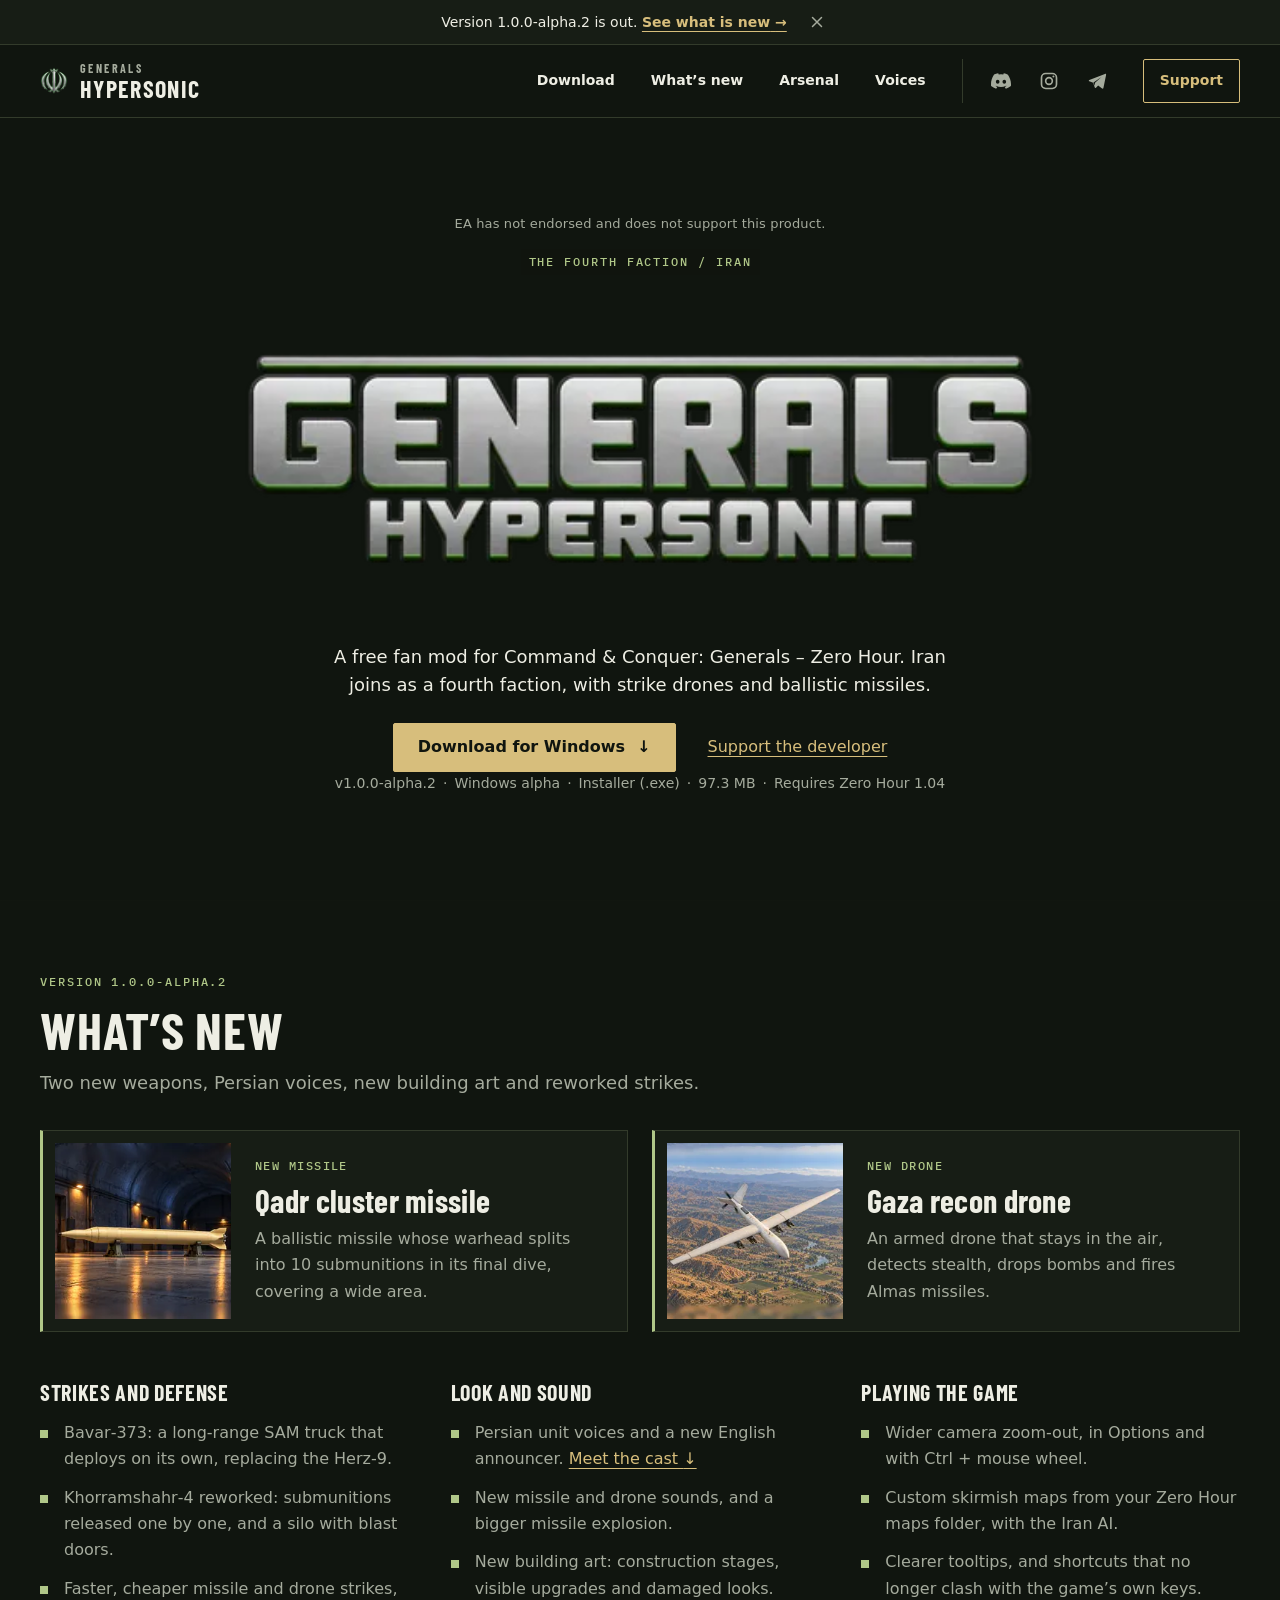
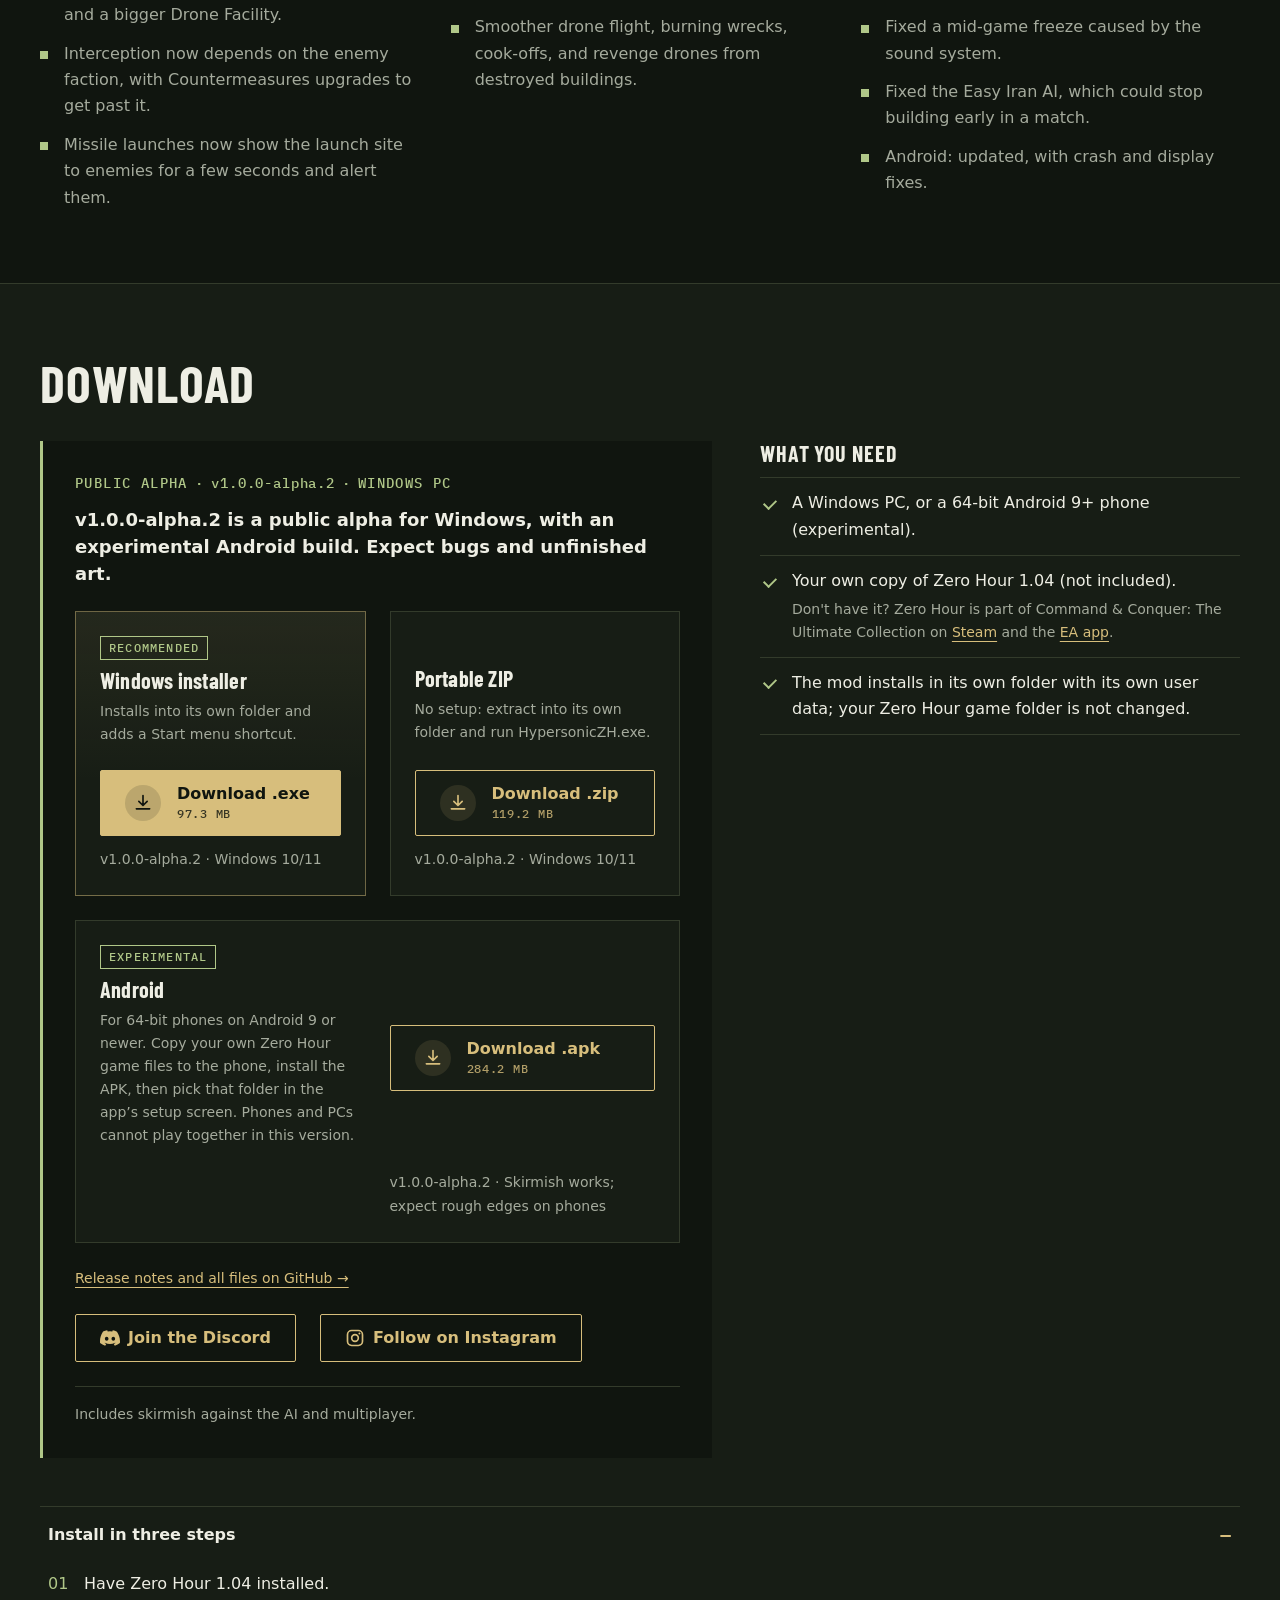
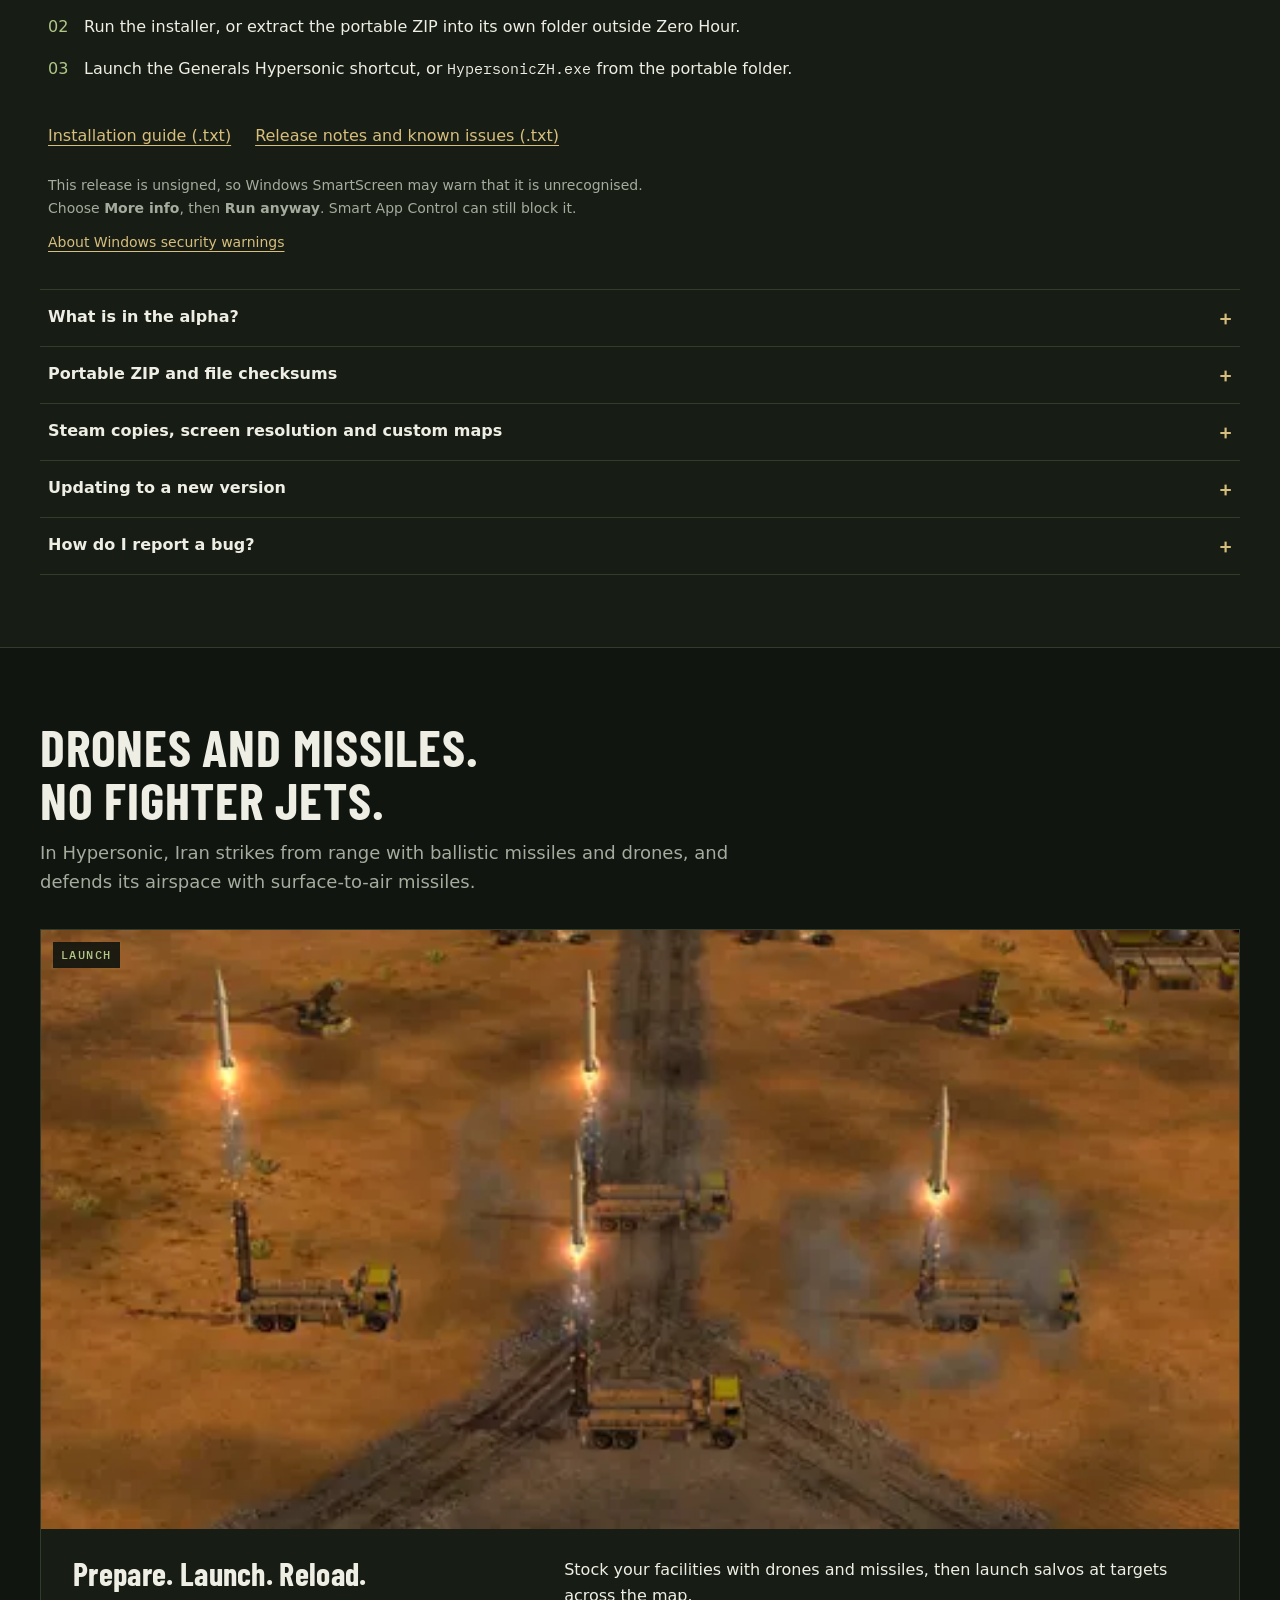
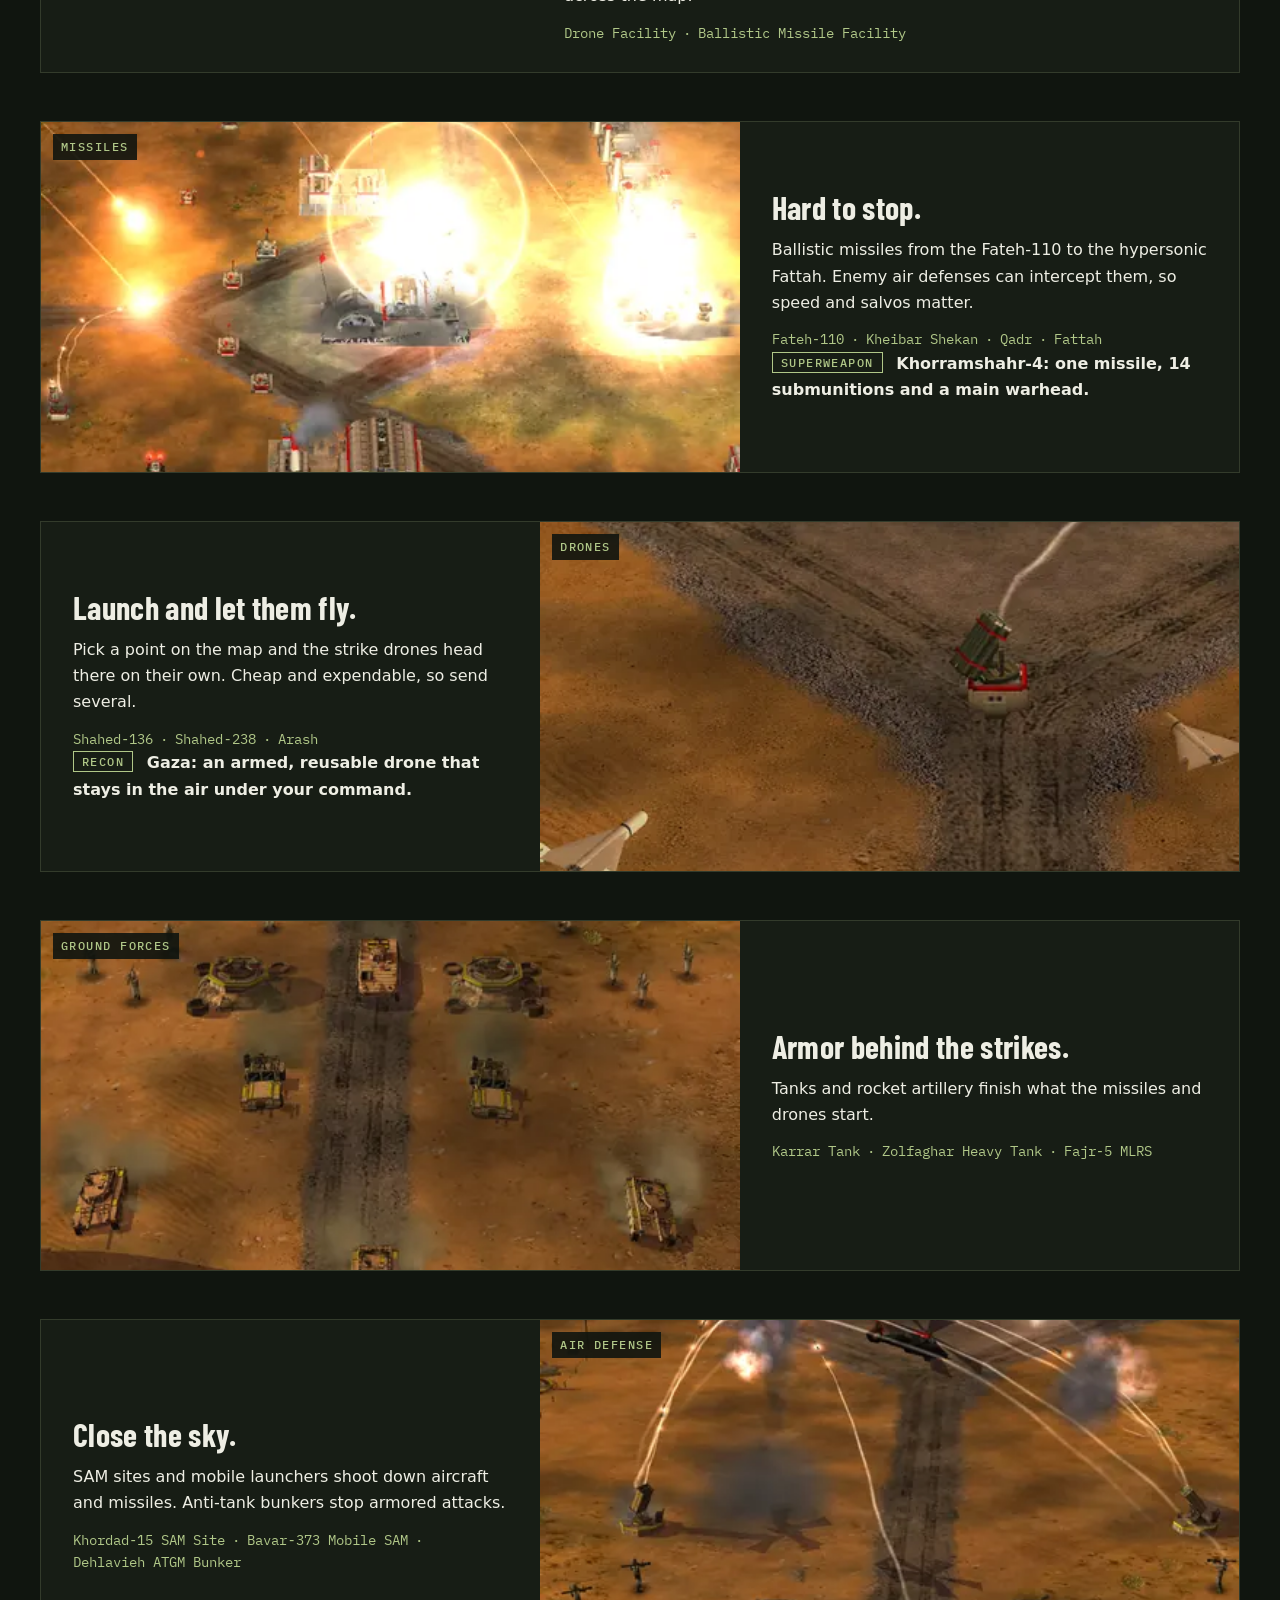
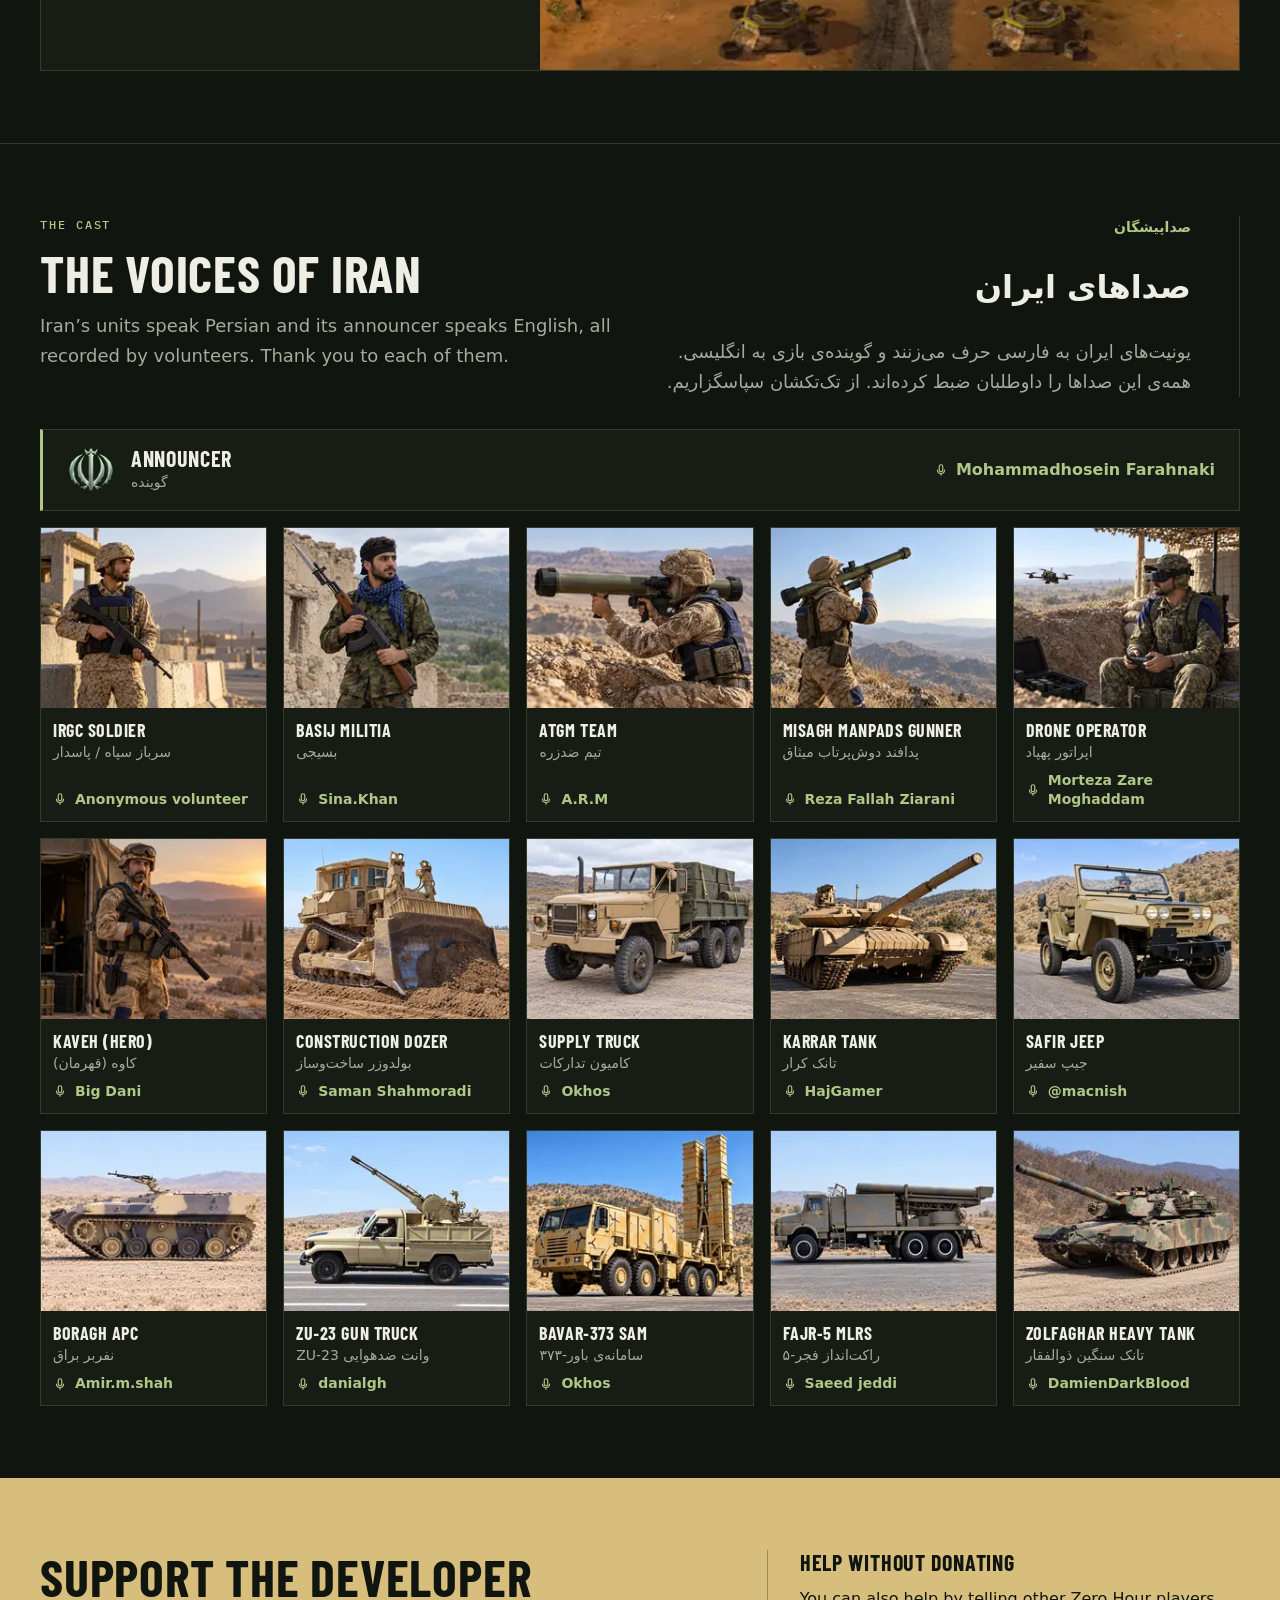
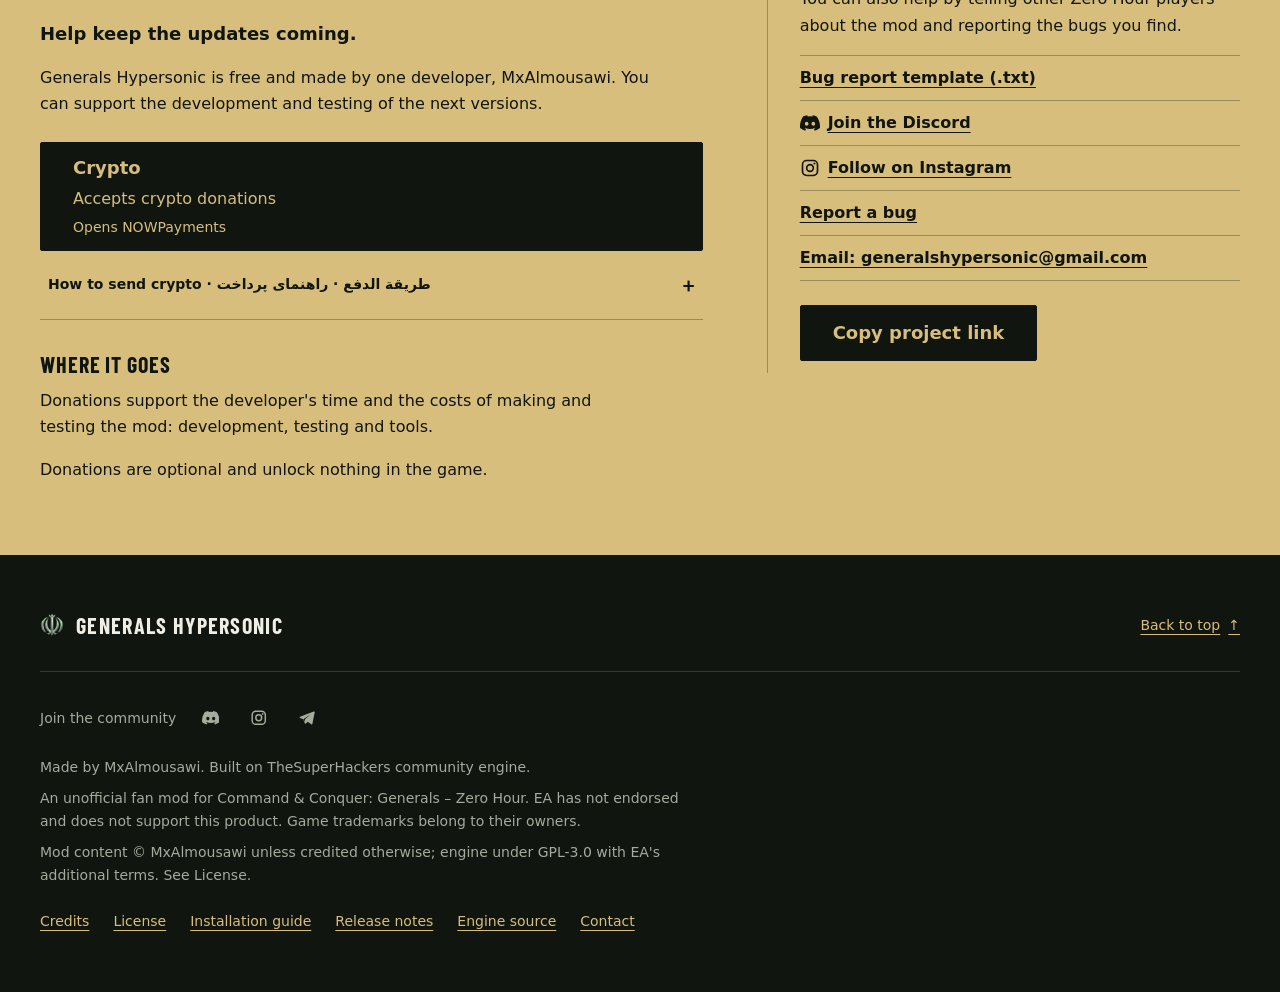
==== commit 5fb7ad41: "Correct Khorramshahr count, Gaza description, donation note and portable update steps Co-Authored-By" ====
--- a/index.html
+++ b/index.html
@@ -182,13 +182,13 @@
             <div class="scene-frame"><a class="scene-view" href="assets/generated/showcase_missiles-full-1920.webp" data-slot="missiles" aria-label="View larger image: Hard to stop.">
               <div class="capture" data-nosnippet><!-- asset:missiles --><picture data-full="assets/generated/showcase_missiles-full-1440.webp 1440w, assets/generated/showcase_missiles-full-1920.webp 1920w"><source media="(max-width: 767px)" type="image/webp" srcset="assets/generated/showcase_missiles-phone-480.webp 480w, assets/generated/showcase_missiles-phone-960.webp 960w" sizes="calc(100vw - 40px)"><source media="(max-width: 767px)" type="image/jpeg" srcset="assets/generated/showcase_missiles-phone-480.jpg 480w, assets/generated/showcase_missiles-phone-960.jpg 960w" sizes="calc(100vw - 40px)"><source type="image/webp" srcset="assets/generated/showcase_missiles-wide-960.webp 960w, assets/generated/showcase_missiles-wide-1440.webp 1440w" sizes="(min-width: 1264px) 700px, (min-width: 1024px) calc((100vw - 64px) * 7 / 12), calc(100vw - 64px)"><img src="assets/generated/showcase_missiles-wide-960.jpg" srcset="assets/generated/showcase_missiles-wide-960.jpg 960w, assets/generated/showcase_missiles-wide-1440.jpg 1440w" sizes="(min-width: 1264px) 700px, (min-width: 1024px) calc((100vw - 64px) * 7 / 12), calc(100vw - 64px)" width="1440" height="720" loading="lazy" decoding="async" alt="Gameplay screenshot: missiles strike an enemy base, with two bright explosions among the buildings and tracer lines crossing the sky."></picture><!-- /asset:missiles --><span class="category">Missiles</span><span class="view-icon" aria-hidden="true"><svg viewBox="0 0 16 16" width="16" height="16"><path d="M9.5 2.5h4v4M13.5 2.5 9 7M6.5 13.5h-4v-4M2.5 13.5 7 9" fill="none" stroke="currentColor" stroke-width="1.5"/></svg></span></div>
             </a></div>
-            <div class="briefing"><h3 id="scene-missiles">Hard to stop.</h3><p>Ballistic missiles from the Fateh-110 to the hypersonic Fattah. Enemy air defenses can intercept them, so speed and salvos matter.</p><ul class="names sep"><li>Fateh&#8209;110</li><li>Kheibar&nbsp;Shekan</li><li>Qadr</li><li>Fattah</li></ul><p class="hook"><span class="hook-label">Superweapon</span> Khorramshahr&#8209;4: one missile, ten warheads.</p></div>
+            <div class="briefing"><h3 id="scene-missiles">Hard to stop.</h3><p>Ballistic missiles from the Fateh-110 to the hypersonic Fattah. Enemy air defenses can intercept them, so speed and salvos matter.</p><ul class="names sep"><li>Fateh&#8209;110</li><li>Kheibar&nbsp;Shekan</li><li>Qadr</li><li>Fattah</li></ul><p class="hook"><span class="hook-label">Superweapon</span> Khorramshahr&#8209;4: one missile, 14 submunitions and a main warhead.</p></div>
           </article>
           <article class="scene row reverse" data-scene="drones" aria-labelledby="scene-drones">
             <div class="scene-frame"><a class="scene-view" href="assets/generated/showcase_drones-full-1920.webp" data-slot="drones" aria-label="View larger image: Launch and let them fly.">
               <div class="capture" data-nosnippet><!-- asset:drones --><picture data-full="assets/generated/showcase_drones-full-1440.webp 1440w, assets/generated/showcase_drones-full-1920.webp 1920w"><source media="(max-width: 767px)" type="image/webp" srcset="assets/generated/showcase_drones-phone-480.webp 480w, assets/generated/showcase_drones-phone-887.webp 887w" sizes="calc(100vw - 40px)"><source media="(max-width: 767px)" type="image/jpeg" srcset="assets/generated/showcase_drones-phone-480.jpg 480w, assets/generated/showcase_drones-phone-887.jpg 887w" sizes="calc(100vw - 40px)"><source type="image/webp" srcset="assets/generated/showcase_drones-wide-960.webp 960w, assets/generated/showcase_drones-wide-1350.webp 1350w" sizes="(min-width: 1264px) 700px, (min-width: 1024px) calc((100vw - 64px) * 7 / 12), calc(100vw - 64px)"><img src="assets/generated/showcase_drones-wide-960.jpg" srcset="assets/generated/showcase_drones-wide-960.jpg 960w, assets/generated/showcase_drones-wide-1350.jpg 1350w" sizes="(min-width: 1264px) 700px, (min-width: 1024px) calc((100vw - 64px) * 7 / 12), calc(100vw - 64px)" width="1350" height="675" loading="lazy" decoding="async" alt="Gameplay screenshot: delta-wing strike drones fly over a desert crossroads while a launcher at the junction fires toward a burning enemy building."></picture><!-- /asset:drones --><span class="category">Drones</span><span class="view-icon" aria-hidden="true"><svg viewBox="0 0 16 16" width="16" height="16"><path d="M9.5 2.5h4v4M13.5 2.5 9 7M6.5 13.5h-4v-4M2.5 13.5 7 9" fill="none" stroke="currentColor" stroke-width="1.5"/></svg></span></div>
             </a></div>
-            <div class="briefing"><h3 id="scene-drones">Launch and let them fly.</h3><p>Pick a point on the map and the strike drones head there on their own. Cheap and expendable, so send several.</p><ul class="names sep"><li>Shahed&#8209;136</li><li>Shahed&#8209;238</li><li>Arash</li><li>Gaza</li></ul></div>
+            <div class="briefing"><h3 id="scene-drones">Launch and let them fly.</h3><p>Pick a point on the map and the strike drones head there on their own. Cheap and expendable, so send several.</p><ul class="names sep"><li>Shahed&#8209;136</li><li>Shahed&#8209;238</li><li>Arash</li></ul><p class="hook"><span class="hook-label">Recon</span> Gaza: an armed, reusable drone that stays in the air under your command.</p></div>
           </article>
           <article class="scene row" data-scene="ground" aria-labelledby="scene-ground">
             <div class="scene-frame"><a class="scene-view" href="assets/generated/showcase_ground-full-1920.webp" data-slot="ground" aria-label="View larger image: Armor behind the strikes.">
